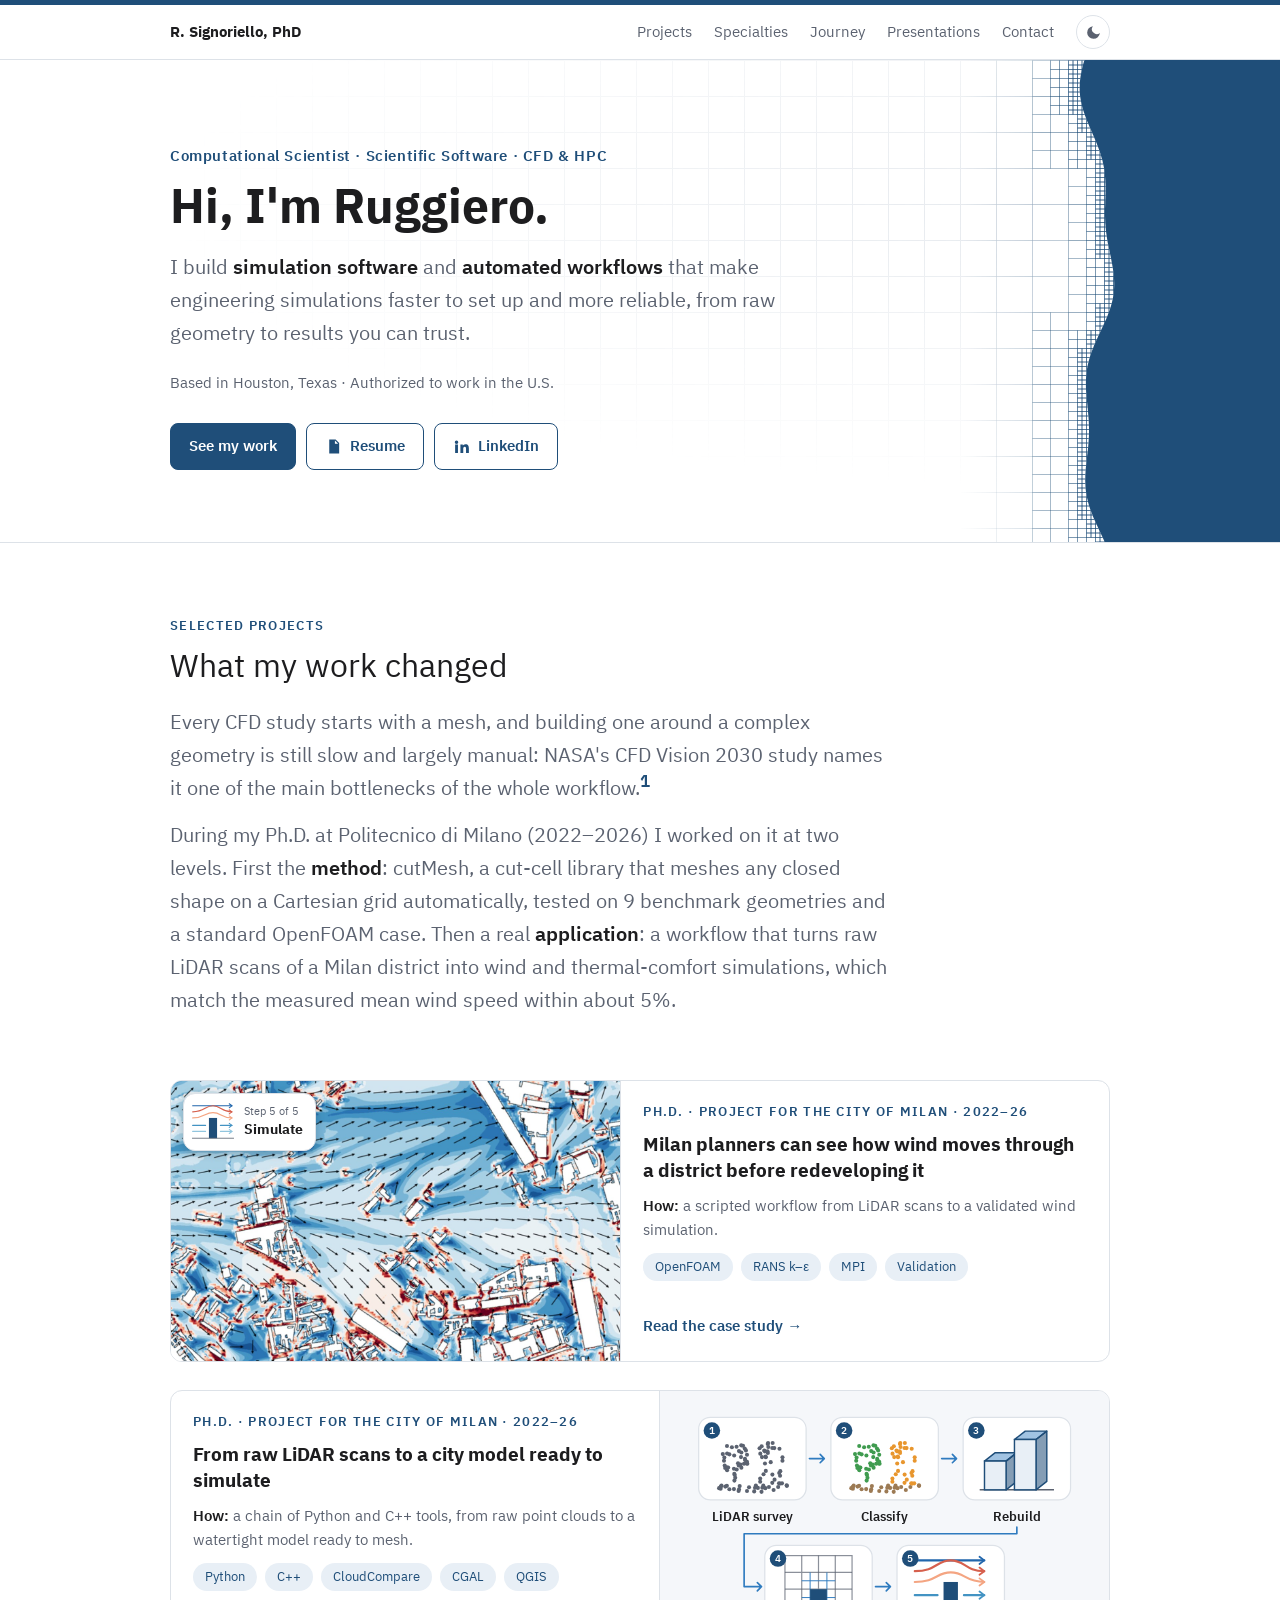
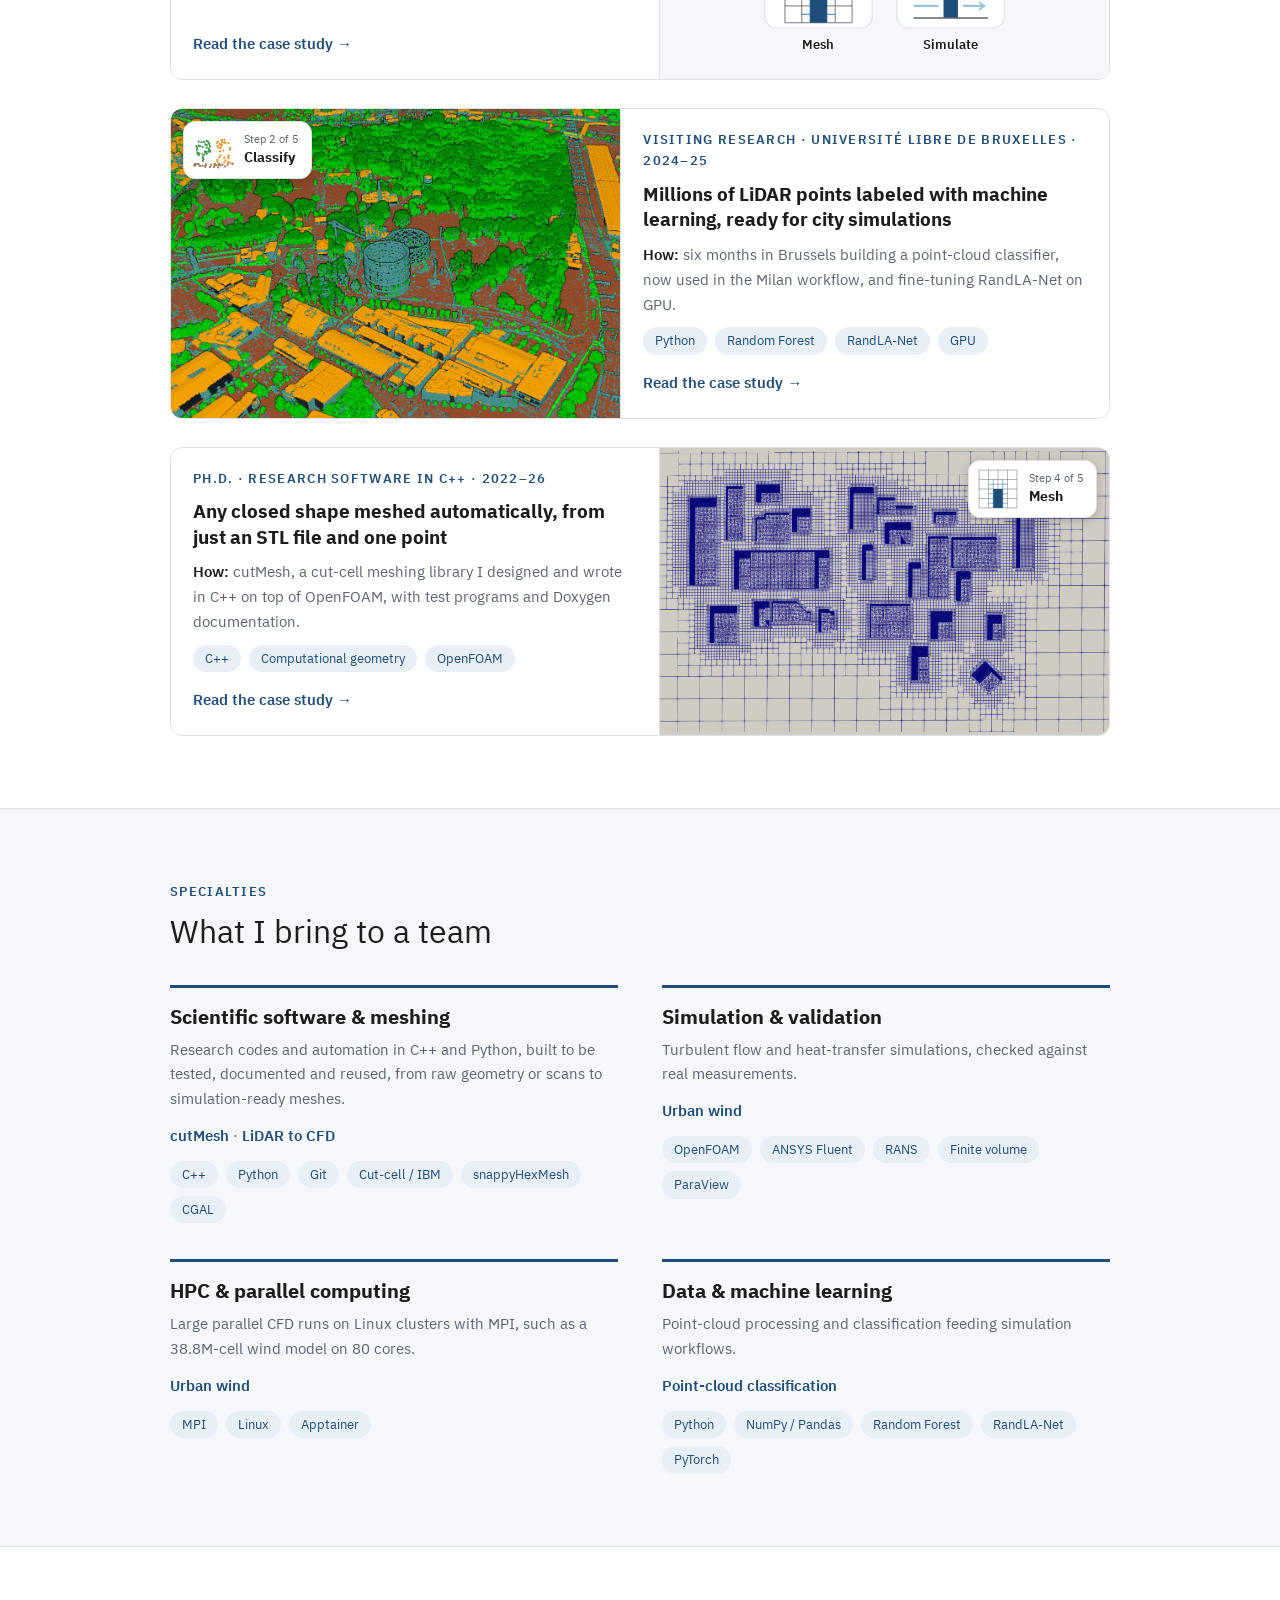
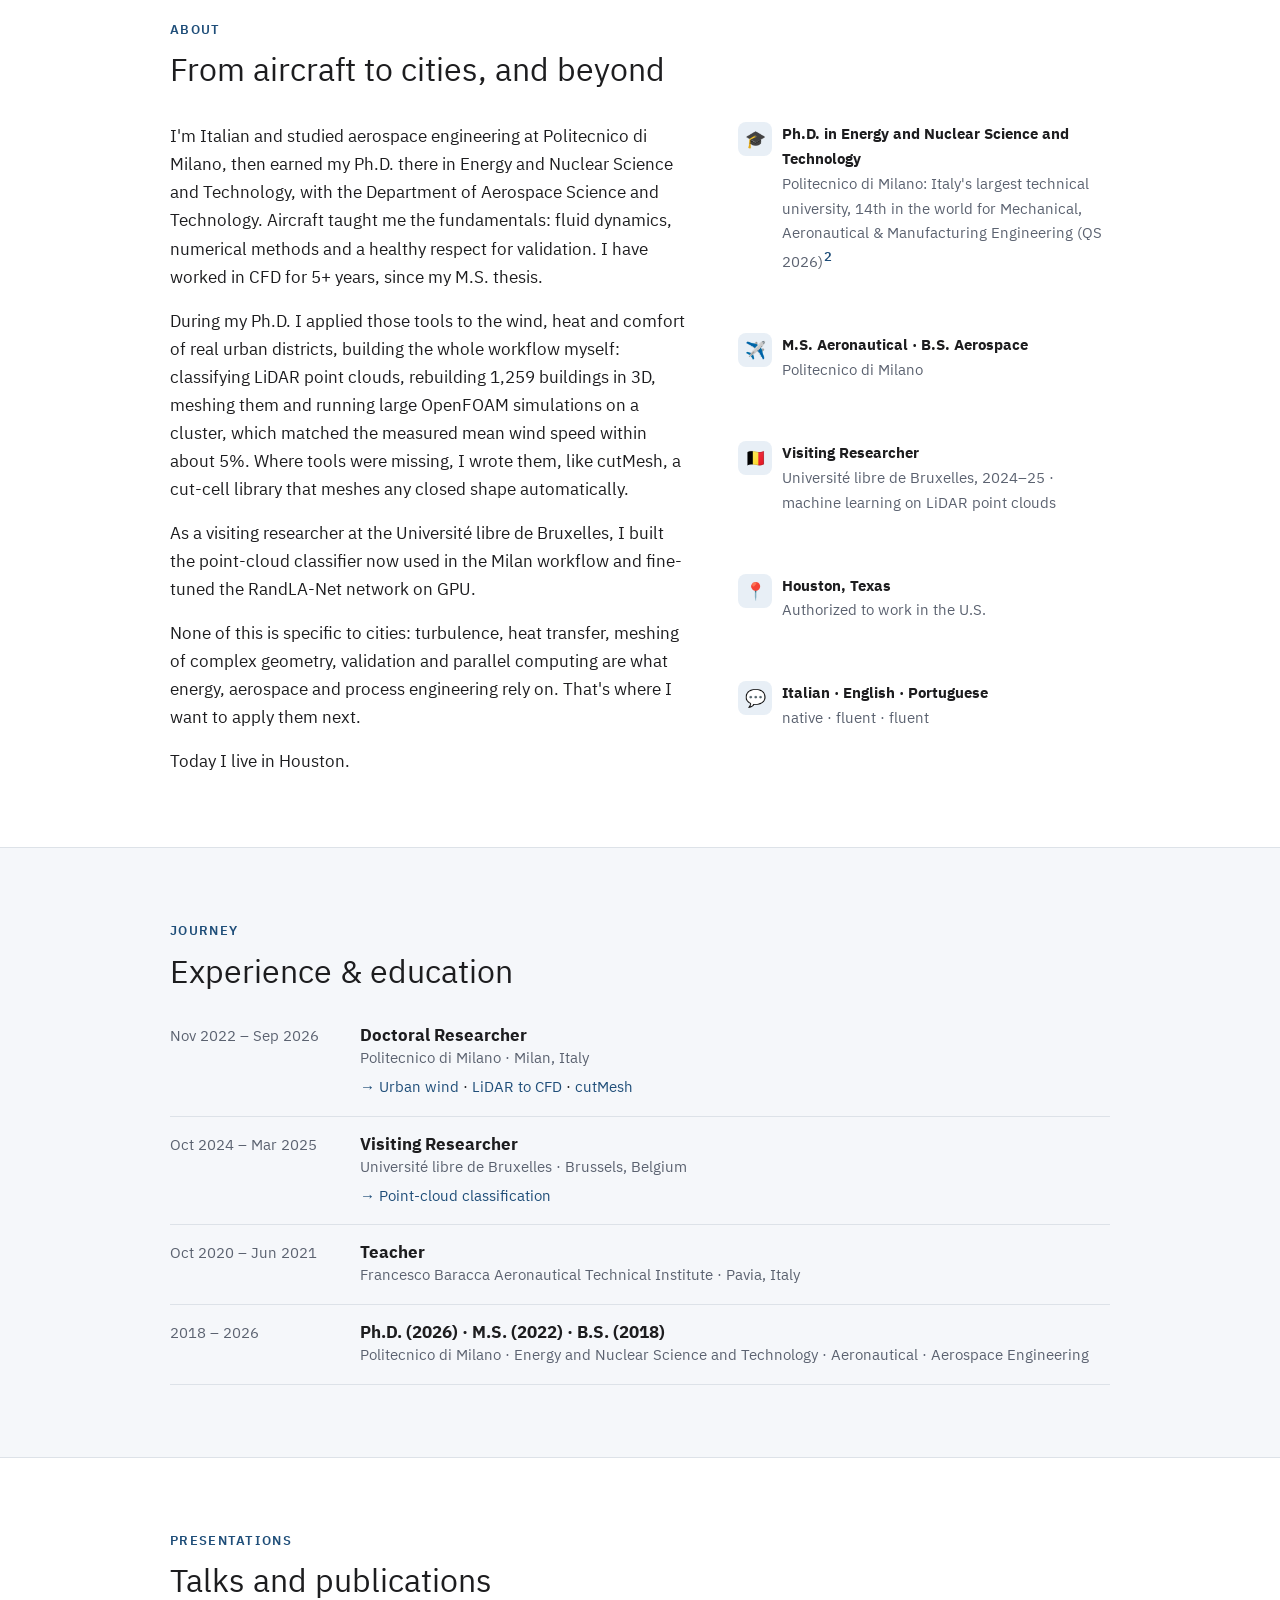
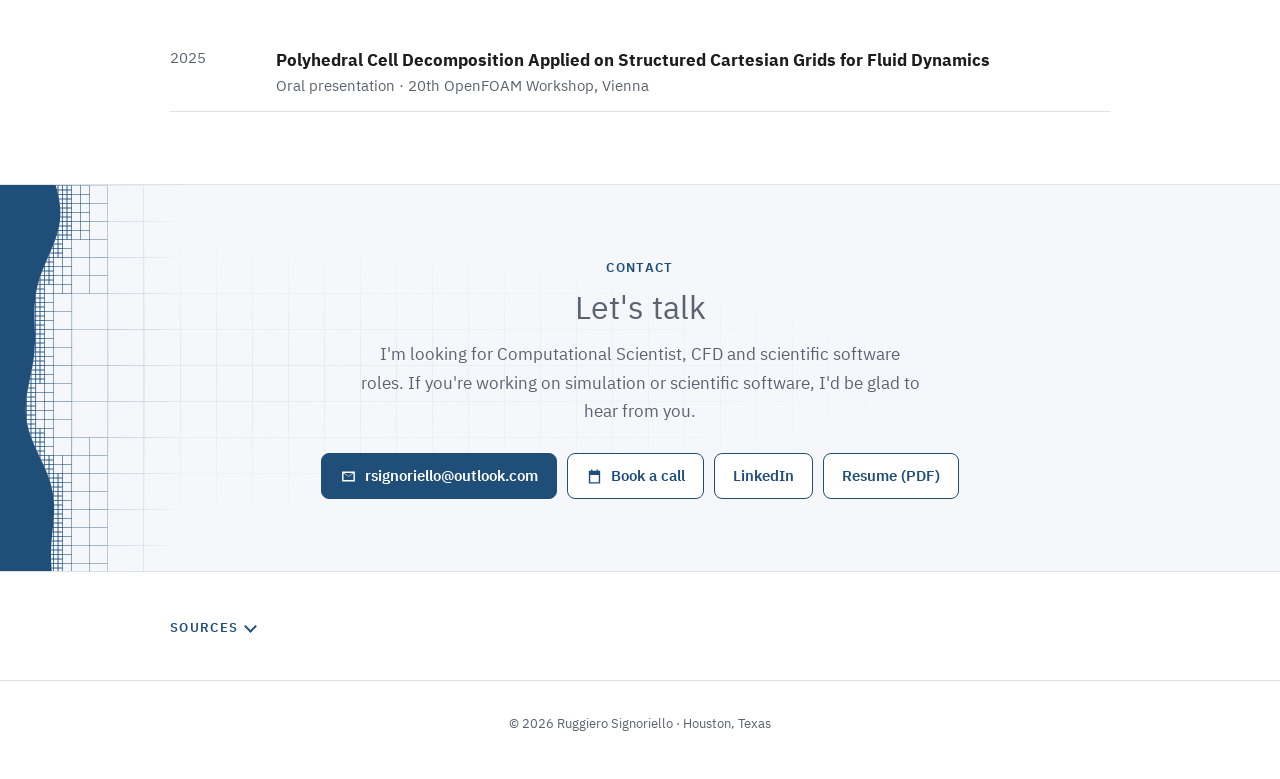
==== index.html @ 46523ab3 "Personal website" ====
<!doctype html>
<html lang="en">
<head>
<meta charset="utf-8">
<meta name="viewport" content="width=device-width, initial-scale=1">
<meta name="robots" content="noai, noimageai">
<title>Ruggiero Signoriello, Ph.D.</title>
<meta name="description" content="Ruggiero Signoriello, Ph.D. – Computational Scientist in scientific software, CFD and HPC. I build simulation software and automated workflows that make engineering simulations faster to set up and more reliable, from raw geometry to results you can trust.">
<meta property="og:title" content="Ruggiero Signoriello, Ph.D.">
<meta property="og:description" content="Ruggiero Signoriello, Ph.D. – Computational Scientist in scientific software, CFD and HPC. I build simulation software and automated workflows that make engineering simulations faster to set up and more reliable, from raw geometry to results you can trust.">
<meta property="og:type" content="profile">
<meta property="og:url" content="https://ruggiero.signoriello.dev/">
<meta property="og:image" content="https://ruggiero.signoriello.dev/img/goccia-card.jpg">
<link rel="canonical" href="https://ruggiero.signoriello.dev/">
<link rel="icon" href="data:image/svg+xml,%3Csvg xmlns='http://www.w3.org/2000/svg' viewBox='0 0 64 64'%3E%3Crect width='64' height='64' rx='12' fill='%231F4E79'/%3E%3Ctext x='32' y='42' font-family='Helvetica,Arial,sans-serif' font-size='28' font-weight='700' fill='white' text-anchor='middle'%3ERS%3C/text%3E%3C/svg%3E">
<script>
  // apply the saved theme before the page is drawn (no flash of the wrong theme)
  try { var t = localStorage.getItem("theme"); if (t) document.documentElement.dataset.theme = t; } catch (e) {}
</script>
<link rel="preload" href="fonts/IBMPlexSans-Regular-Latin1.woff2" as="font" type="font/woff2" crossorigin>
<link rel="stylesheet" href="style.css">
</head>
<body>

<nav>
  <div class="wrap">
    <a class="brand" href="#top">R. Signoriello, PhD</a>
    <a href="#work">Projects</a>
    <a href="#capabilities">Specialties</a>
    <a href="#journey">Journey</a>
    <a href="#talks">Presentations</a>
    <a href="#contact">Contact</a>
    <button class="theme-toggle" type="button" aria-label="Switch light/dark theme" title="Light / dark theme">
      <svg class="moon" viewBox="0 0 24 24" aria-hidden="true"><path d="M21 12.8A9 9 0 1111.2 3a7 7 0 009.8 9.8z"/></svg>
      <svg class="sun" viewBox="0 0 24 24" aria-hidden="true"><path d="M12 7a5 5 0 110 10 5 5 0 010-10zm0-5h0a1 1 0 011 1v2a1 1 0 01-2 0V3a1 1 0 011-1zm0 17a1 1 0 011 1v1a1 1 0 01-2 0v-1a1 1 0 011-1zM3 11h2a1 1 0 010 2H3a1 1 0 010-2zm16 0h2a1 1 0 010 2h-2a1 1 0 010-2zM5.6 4.2l1.4 1.4a1 1 0 01-1.4 1.4L4.2 5.6a1 1 0 011.4-1.4zm12.8 12.8l1.4 1.4a1 1 0 01-1.4 1.4l-1.4-1.4a1 1 0 011.4-1.4zM4.2 18.4l1.4-1.4a1 1 0 011.4 1.4l-1.4 1.4a1 1 0 01-1.4-1.4zM17 5.6l1.4-1.4a1 1 0 011.4 1.4L18.4 7A1 1 0 0117 5.6z"/></svg>
    </button>
  </div>
</nav>

<header id="top">
  <picture>
    <source srcset="img/cutcell-band-dark.svg" media="(prefers-color-scheme: dark)">
    <img class="band" src="img/cutcell-band.svg" alt="">
  </picture>
  <div class="band-fill"></div>
  <div class="band-h" aria-hidden="true"></div>
  <div class="wrap hero">
    <div>
      <p class="kicker">Computational Scientist · Scientific Software · CFD &amp; HPC</p>
      <h1>Hi, I'm Ruggiero.</h1>
      <p class="lead">
        I build <strong>simulation software</strong> and <strong>automated workflows</strong> that make engineering
        simulations faster to set up and more reliable, from raw geometry to results you can trust.
      </p>
      <p class="meta">Based in Houston, Texas · Authorized to work in the U.S.</p>
      <div class="buttons">
        <a class="btn primary" data-goatcounter-click="hero-see-work" href="#work">See my work</a>
        <a class="btn" data-goatcounter-click="resume-download-hero" href="https://1drv.ms/b/c/a7333cfdc3301dc4/IQABKrg-Tx84Q465GuaP1Ry7AYAypZ0C0ugnFOhXBMoLWoY?download=1" data-resume target="_blank" rel="noopener">
          <svg viewBox="0 0 24 24" aria-hidden="true"><path d="M6 2h9l5 5v15H6V2zm8 1.5V8h4.5L14 3.5zM8 12h10v1.5H8V12zm0 3h10v1.5H8V15zm0 3h7v1.5H8V18z"/></svg>
          Resume
        </a>
        <a class="btn" data-goatcounter-click="linkedin-hero" href="https://www.linkedin.com/in/rsignoriello" target="_blank" rel="noopener">
          <svg viewBox="0 0 24 24" aria-hidden="true"><path d="M4.98 3.5a2.5 2.5 0 11-.01 5 2.5 2.5 0 01.01-5zM3 9h4v12H3V9zm7 0h3.8v1.7h.05c.53-1 1.83-2.05 3.77-2.05 4.03 0 4.78 2.65 4.78 6.1V21h-4v-5.5c0-1.3-.02-3-1.83-3-1.83 0-2.1 1.43-2.1 2.9V21h-4V9z"/></svg>
          LinkedIn
        </a>
      </div>
    </div>
    <!-- Photo: save a square headshot as img/photo.jpg and it replaces the initials automatically -->
    <div class="avatar" aria-label="Ruggiero Signoriello">
      <img src="img/photo.jpg" alt="Ruggiero Signoriello" onerror="this.remove()">
      <span>RS</span>
    </div>
  </div>
</header>

<!-- ======================= WORK ======================= -->
<!-- Featured: at most 4 cards, newest first. A new project goes in at the top; the
     oldest moves down to "Earlier work". Every card has the same parts: context · years,
     title, one-line problem, 3 numbers, tags, link to its own page. -->
<section id="work">
  <div class="wrap">
    <h2>Selected projects</h2>
    <p class="section-title">What my work changed</p>
    <!-- The story behind the work: to be rewritten -->
    <div class="story">
      <p>
        Every CFD study starts with a mesh, and building one around a complex geometry is still slow and
        largely manual: NASA's CFD Vision 2030 study names it one of the main bottlenecks of the whole
        workflow.<sup><a href="#ref-1" id="cite-1">1</a></sup>
      </p>
      <p>
        During my Ph.D. at Politecnico di Milano (2022–2026) I worked on it at two levels. First the
        <strong>method</strong>: cutMesh, a cut-cell library that meshes any closed shape on a Cartesian
        grid automatically, tested on 9 benchmark geometries and a standard OpenFOAM case. Then a real
        <strong>application</strong>: a workflow that turns raw LiDAR scans of a Milan district into wind
        and thermal-comfort simulations, which match the measured mean wind speed within about 5%.
      </p>
    </div>

    <div class="cards">

      <!-- HIDDEN for now (2026-11-22): cluster case study, not the focus. Uncomment to restore.
      <a class="card" href="projects/cluster.html">
        <div class="thumb schematic" aria-hidden="true">
          <svg viewBox="0 0 460 300">
            <rect x="10" y="8" width="440" height="46" rx="8" fill="var(--accent-soft)" stroke="var(--accent)" stroke-width="1.5"/>
            <circle cx="38" cy="31" r="13" fill="var(--brand)"/><text x="38" y="36" font-size="14" font-weight="600" fill="#fff" text-anchor="middle">1</text>
            <text x="64" y="36" font-size="15" font-weight="600" fill="var(--text)">Assess</text>
            <text x="190" y="36" font-size="12" fill="var(--muted)">users, roles, data, entry points; risks ranked</text>
            <path stroke="var(--muted)" stroke-width="1.5" fill="none" d="M38 54 V66"/>
            <rect x="10" y="66" width="440" height="46" rx="8" fill="var(--accent-soft)" stroke="var(--accent)" stroke-width="1.5"/>
            <circle cx="38" cy="89" r="13" fill="var(--brand)"/><text x="38" y="94" font-size="14" font-weight="600" fill="#fff" text-anchor="middle">2</text>
            <text x="64" y="94" font-size="15" font-weight="600" fill="var(--text)">Harden</text>
            <text x="190" y="94" font-size="12" fill="var(--muted)">separate admin access, central identity, MFA</text>
            <path stroke="var(--muted)" stroke-width="1.5" fill="none" d="M38 112 V124"/>
            <rect x="10" y="124" width="440" height="46" rx="8" fill="var(--accent-soft)" stroke="var(--accent)" stroke-width="1.5"/>
            <circle cx="38" cy="147" r="13" fill="var(--brand)"/><text x="38" y="152" font-size="14" font-weight="600" fill="#fff" text-anchor="middle">3</text>
            <text x="64" y="152" font-size="15" font-weight="600" fill="var(--text)">Keep it usable</text>
            <text x="190" y="152" font-size="12" fill="var(--muted)">browser access via Open OnDemand</text>
            <path stroke="var(--muted)" stroke-width="1.5" fill="none" d="M38 170 V182"/>
            <rect x="10" y="182" width="440" height="46" rx="8" fill="var(--accent-soft)" stroke="var(--accent)" stroke-width="1.5"/>
            <circle cx="38" cy="205" r="13" fill="var(--brand)"/><text x="38" y="210" font-size="14" font-weight="600" fill="#fff" text-anchor="middle">4</text>
            <text x="64" y="210" font-size="15" font-weight="600" fill="var(--text)">Codify</text>
            <text x="190" y="210" font-size="12" fill="var(--muted)">every access setting in Ansible, versioned</text>
            <path stroke="var(--muted)" stroke-width="1.5" fill="none" d="M38 228 V240"/>
            <rect x="10" y="240" width="440" height="46" rx="8" fill="var(--accent-soft)" stroke="var(--accent)" stroke-width="1.5"/>
            <circle cx="38" cy="263" r="13" fill="var(--brand)"/><text x="38" y="268" font-size="14" font-weight="600" fill="#fff" text-anchor="middle">5</text>
            <text x="64" y="268" font-size="15" font-weight="600" fill="var(--text)">Document</text>
            <text x="190" y="268" font-size="12" fill="var(--muted)">report, residual risks, procedures</text>
          </svg>
        </div>
        <div class="body">
          <p class="tagline">Contract · Politecnico di Milano · 2026</p>
          <h3>Research clusters secure by default, without slowing researchers down</h3>
          <p class="problem"><b>How:</b> a five-step method, applied on a university HPC cluster: assess the risks, harden access without getting in researchers' way, codify every change and document it.</p>
          <div class="numbers">
            <div><b>IAM</b><span>central identity &amp; access</span></div>
            <div><b>MFA</b><span>strong authentication</span></div>
            <div><b>IaC</b><span>every change in Ansible</span></div>
          </div>
          <div class="tags"><span class="tag">RHEL</span><span class="tag">LDAP / SSSD</span><span class="tag">Ansible</span><span class="tag">Open OnDemand</span></div>
          <span class="more">Read the case study →</span>
        </div>
      </a>
      -->

      <a class="card" href="projects/wind.html">
        <div class="thumb"><div class="wf-badge"><svg viewBox="-34 -32 68 64" width="46" height="44" aria-hidden="true"><rect x="-6" y="-6" width="12" height="30" fill="var(--accent)"/>
  <path d="M-31 24 H31" stroke="var(--muted)" stroke-width="1.2"/>
  <path d="M-30 -24 C-12 -24 -12 -24 0 -24 S12 -24 28 -24" fill="none" stroke="#2166ac" stroke-width="1.8" stroke-linecap="round"/>
  <path d="M24 -27 l4 3 l-4 3" fill="none" stroke="#2166ac" stroke-width="1.5" stroke-linecap="round" stroke-linejoin="round"/>
  <path d="M-30 -15 C-12 -15 -12 -24 0 -24 S12 -15 28 -15" fill="none" stroke="#d6604d" stroke-width="1.8" stroke-linecap="round"/>
  <path d="M24 -18 l4 3 l-4 3" fill="none" stroke="#d6604d" stroke-width="1.5" stroke-linecap="round" stroke-linejoin="round"/>
  <path d="M-30 -6 C-12 -6 -12 -14 0 -14 S12 -6 28 -6" fill="none" stroke="#f4a582" stroke-width="1.8" stroke-linecap="round"/>
  <path d="M24 -9 l4 3 l-4 3" fill="none" stroke="#f4a582" stroke-width="1.5" stroke-linecap="round" stroke-linejoin="round"/>
  <path d="M-30 5 H-11 M11 5 H28" fill="none" stroke="#4393c3" stroke-width="1.8" stroke-linecap="round"/>
  <path d="M24 2 l4 3 l-4 3" fill="none" stroke="#4393c3" stroke-width="1.5" stroke-linecap="round" stroke-linejoin="round"/>
  <path d="M-30 14 H-11 M11 14 H28" fill="none" stroke="#92c5de" stroke-width="1.8" stroke-linecap="round"/>
  <path d="M24 11 l4 3 l-4 3" fill="none" stroke="#92c5de" stroke-width="1.5" stroke-linecap="round" stroke-linejoin="round"/></svg><div><span>Step 5 of 5</span><b>Simulate</b></div></div><img src="img/goccia-card.jpg" alt="Simulated wind speed and direction between the buildings of a Milan district at pedestrian height" loading="lazy"></div>
        <div class="body">
          <p class="tagline">Ph.D. · Project for the City of Milan · 2022–26</p>
          <h3>Milan planners can see how wind moves through a district before redeveloping it</h3>
          <p class="problem"><b>How:</b> a scripted workflow from LiDAR scans to a validated wind simulation.</p>
          <!-- numbers hidden for now (2026-11-22)
          <div class="numbers">
            <div><b>38.8M</b><span>mesh cells</span></div>
            <div><b>80</b><span>CPU cores (MPI)</span></div>
            <div><b>~5%</b><span>from measured mean wind</span></div>
          </div>
          -->
          <div class="tags"><span class="tag">OpenFOAM</span><span class="tag">RANS k–ε</span><span class="tag">MPI</span><span class="tag">Validation</span></div>
          <span class="more">Read the case study →</span>
        </div>
      </a>

      <a class="card" href="projects/lidar-cfd.html">
        <div class="thumb schematic" aria-hidden="true">
          <svg viewBox="0 0 500 305" role="img" aria-label="Five-stage workflow: LiDAR survey, classify, rebuild, mesh, simulate" font-family="inherit">
            <rect x="25" y="10" width="130" height="100" rx="14" fill="var(--bg)" stroke="var(--line)" stroke-width="1.5"/>
            <g transform="translate(90.0 63.0) scale(1.45) translate(-90.0 -63.0)"><circle cx="79.4" cy="83.9" r="1.7" fill="var(--muted)"/>
            <circle cx="99.1" cy="83.4" r="1.7" fill="var(--muted)"/>
            <circle cx="92.2" cy="85.2" r="1.7" fill="var(--muted)"/>
            <circle cx="63.5" cy="86.0" r="1.7" fill="var(--muted)"/>
            <circle cx="62.2" cy="85.6" r="1.7" fill="var(--muted)"/>
            <circle cx="64.2" cy="83.5" r="1.7" fill="var(--muted)"/>
            <circle cx="85.5" cy="88.0" r="1.7" fill="var(--muted)"/>
            <circle cx="67.4" cy="84.3" r="1.7" fill="var(--muted)"/>
            <circle cx="97.6" cy="88.7" r="1.7" fill="var(--muted)"/>
            <circle cx="94.6" cy="85.4" r="1.7" fill="var(--muted)"/>
            <circle cx="118.6" cy="83.3" r="1.7" fill="var(--muted)"/>
            <circle cx="111.5" cy="84.7" r="1.7" fill="var(--muted)"/>
            <circle cx="68.7" cy="83.7" r="1.7" fill="var(--muted)"/>
            <circle cx="78.5" cy="87.9" r="1.7" fill="var(--muted)"/>
            <circle cx="70.8" cy="86.5" r="1.7" fill="var(--muted)"/>
            <circle cx="98.3" cy="85.2" r="1.7" fill="var(--muted)"/>
            <circle cx="92.9" cy="83.4" r="1.7" fill="var(--muted)"/>
            <circle cx="63.6" cy="84.2" r="1.7" fill="var(--muted)"/>
            <circle cx="100.8" cy="85.6" r="1.7" fill="var(--muted)"/>
            <circle cx="78.8" cy="86.5" r="1.7" fill="var(--muted)"/>
            <circle cx="87.2" cy="84.8" r="1.7" fill="var(--muted)"/>
            <circle cx="107.7" cy="87.2" r="1.7" fill="var(--muted)"/>
            <circle cx="74.6" cy="86.4" r="1.7" fill="var(--muted)"/>
            <circle cx="91.5" cy="88.3" r="1.7" fill="var(--muted)"/>
            <circle cx="103.8" cy="84.7" r="1.7" fill="var(--muted)"/>
            <circle cx="118.8" cy="83.7" r="1.7" fill="var(--muted)"/>
            <circle cx="66.9" cy="66.7" r="1.7" fill="var(--muted)"/>
            <circle cx="80.8" cy="68.5" r="1.7" fill="var(--muted)"/>
            <circle cx="85.5" cy="63.6" r="1.7" fill="var(--muted)"/>
            <circle cx="76.8" cy="51.0" r="1.7" fill="var(--muted)"/>
            <circle cx="80.8" cy="55.8" r="1.7" fill="var(--muted)"/>
            <circle cx="72.9" cy="51.4" r="1.7" fill="var(--muted)"/>
            <circle cx="68.9" cy="56.7" r="1.7" fill="var(--muted)"/>
            <circle cx="82.2" cy="50.2" r="1.7" fill="var(--muted)"/>
            <circle cx="66.3" cy="62.7" r="1.7" fill="var(--muted)"/>
            <circle cx="85.3" cy="65.1" r="1.7" fill="var(--muted)"/>
            <circle cx="68.8" cy="50.5" r="1.7" fill="var(--muted)"/>
            <circle cx="78.8" cy="54.7" r="1.7" fill="var(--muted)"/>
            <circle cx="68.6" cy="68.1" r="1.7" fill="var(--muted)"/>
            <circle cx="84.1" cy="62.3" r="1.7" fill="var(--muted)"/>
            <circle cx="78.0" cy="64.9" r="1.7" fill="var(--muted)"/>
            <circle cx="85.8" cy="65.2" r="1.7" fill="var(--muted)"/>
            <circle cx="80.1" cy="65.8" r="1.7" fill="var(--muted)"/>
            <circle cx="67.3" cy="68.8" r="1.7" fill="var(--muted)"/>
            <circle cx="83.0" cy="65.3" r="1.7" fill="var(--muted)"/>
            <circle cx="65.3" cy="57.2" r="1.7" fill="var(--muted)"/>
            <circle cx="80.7" cy="49.9" r="1.7" fill="var(--muted)"/>
            <circle cx="74.6" cy="69.4" r="1.7" fill="var(--muted)"/>
            <circle cx="68.9" cy="70.6" r="1.7" fill="var(--muted)"/>
            <circle cx="80.5" cy="59.7" r="1.7" fill="var(--muted)"/>
            <circle cx="78.6" cy="66.7" r="1.7" fill="var(--muted)"/>
            <circle cx="76.9" cy="70.1" r="1.7" fill="var(--muted)"/>
            <circle cx="70.8" cy="57.4" r="1.7" fill="var(--muted)"/>
            <circle cx="83.8" cy="61.2" r="1.7" fill="var(--muted)"/>
            <circle cx="69.8" cy="68.3" r="1.7" fill="var(--muted)"/>
            <circle cx="85.5" cy="57.8" r="1.7" fill="var(--muted)"/>
            <circle cx="66.6" cy="60.0" r="1.7" fill="var(--muted)"/>
            <circle cx="74.8" cy="58.3" r="1.7" fill="var(--muted)"/>
            <circle cx="84.6" cy="54.1" r="1.7" fill="var(--muted)"/>
            <circle cx="83.6" cy="52.6" r="1.7" fill="var(--muted)"/>
            <circle cx="75.7" cy="77.0" r="1.7" fill="var(--muted)"/>
            <circle cx="75.0" cy="79.3" r="1.7" fill="var(--muted)"/>
            <circle cx="74.9" cy="73.7" r="1.7" fill="var(--muted)"/>
            <circle cx="75.3" cy="74.6" r="1.7" fill="var(--muted)"/>
            <circle cx="102.8" cy="48.8" r="1.7" fill="var(--muted)"/>
            <circle cx="96.0" cy="52.3" r="1.7" fill="var(--muted)"/>
            <circle cx="98.0" cy="59.7" r="1.7" fill="var(--muted)"/>
            <circle cx="96.5" cy="77.6" r="1.7" fill="var(--muted)"/>
            <circle cx="108.3" cy="52.2" r="1.7" fill="var(--muted)"/>
            <circle cx="101.0" cy="59.2" r="1.7" fill="var(--muted)"/>
            <circle cx="103.3" cy="51.3" r="1.7" fill="var(--muted)"/>
            <circle cx="113.0" cy="81.8" r="1.7" fill="var(--muted)"/>
            <circle cx="105.3" cy="63.9" r="1.7" fill="var(--muted)"/>
            <circle cx="97.7" cy="50.6" r="1.7" fill="var(--muted)"/>
            <circle cx="102.9" cy="56.3" r="1.7" fill="var(--muted)"/>
            <circle cx="112.6" cy="52.7" r="1.7" fill="var(--muted)"/>
            <circle cx="96.5" cy="80.3" r="1.7" fill="var(--muted)"/>
            <circle cx="106.6" cy="52.1" r="1.7" fill="var(--muted)"/>
            <circle cx="106.9" cy="47.9" r="1.7" fill="var(--muted)"/>
            <circle cx="106.6" cy="81.2" r="1.7" fill="var(--muted)"/>
            <circle cx="113.3" cy="71.4" r="1.7" fill="var(--muted)"/>
            <circle cx="101.2" cy="59.8" r="1.7" fill="var(--muted)"/>
            <circle cx="99.3" cy="74.0" r="1.7" fill="var(--muted)"/>
            <circle cx="106.7" cy="74.3" r="1.7" fill="var(--muted)"/>
            <circle cx="102.6" cy="54.8" r="1.7" fill="var(--muted)"/>
            <circle cx="112.2" cy="81.5" r="1.7" fill="var(--muted)"/>
            <circle cx="113.1" cy="75.2" r="1.7" fill="var(--muted)"/>
            <circle cx="112.4" cy="72.9" r="1.7" fill="var(--muted)"/>
            <circle cx="100.5" cy="65.1" r="1.7" fill="var(--muted)"/>
            <circle cx="103.1" cy="48.0" r="1.7" fill="var(--muted)"/>
            <circle cx="96.6" cy="56.8" r="1.7" fill="var(--muted)"/>
            <circle cx="101.2" cy="71.2" r="1.7" fill="var(--muted)"/>
            <circle cx="115.1" cy="62.7" r="1.7" fill="var(--muted)"/>
            <circle cx="114.7" cy="81.6" r="1.7" fill="var(--muted)"/>
            <circle cx="115.1" cy="59.8" r="1.7" fill="var(--muted)"/>
            <circle cx="100.4" cy="54.9" r="1.7" fill="var(--muted)"/>
            <circle cx="99.9" cy="54.2" r="1.7" fill="var(--muted)"/>
            <circle cx="108.5" cy="78.5" r="1.7" fill="var(--muted)"/></g>
            <circle cx="41" cy="26" r="10" fill="var(--brand)"/><text x="41" y="30.5" font-size="12" font-weight="600" fill="#fff" text-anchor="middle">1</text>
            <text x="90.0" y="135" font-size="16" font-weight="600" fill="var(--text)" text-anchor="middle">LiDAR survey</text>
            <rect x="185" y="10" width="130" height="100" rx="14" fill="var(--bg)" stroke="var(--line)" stroke-width="1.5"/>
            <g transform="translate(250.0 63.0) scale(1.45) translate(-250.0 -63.0)"><circle cx="239.4" cy="83.9" r="1.7" fill="#9c7a54"/>
            <circle cx="259.1" cy="83.4" r="1.7" fill="#9c7a54"/>
            <circle cx="252.2" cy="85.2" r="1.7" fill="#9c7a54"/>
            <circle cx="223.5" cy="86.0" r="1.7" fill="#9c7a54"/>
            <circle cx="222.2" cy="85.6" r="1.7" fill="#9c7a54"/>
            <circle cx="224.2" cy="83.5" r="1.7" fill="#9c7a54"/>
            <circle cx="245.5" cy="88.0" r="1.7" fill="#9c7a54"/>
            <circle cx="227.4" cy="84.3" r="1.7" fill="#9c7a54"/>
            <circle cx="257.6" cy="88.7" r="1.7" fill="#9c7a54"/>
            <circle cx="254.6" cy="85.4" r="1.7" fill="#9c7a54"/>
            <circle cx="278.6" cy="83.3" r="1.7" fill="#9c7a54"/>
            <circle cx="271.5" cy="84.7" r="1.7" fill="#9c7a54"/>
            <circle cx="228.7" cy="83.7" r="1.7" fill="#9c7a54"/>
            <circle cx="238.5" cy="87.9" r="1.7" fill="#9c7a54"/>
            <circle cx="230.8" cy="86.5" r="1.7" fill="#9c7a54"/>
            <circle cx="258.3" cy="85.2" r="1.7" fill="#9c7a54"/>
            <circle cx="252.9" cy="83.4" r="1.7" fill="#9c7a54"/>
            <circle cx="223.6" cy="84.2" r="1.7" fill="#9c7a54"/>
            <circle cx="260.8" cy="85.6" r="1.7" fill="#9c7a54"/>
            <circle cx="238.8" cy="86.5" r="1.7" fill="#9c7a54"/>
            <circle cx="247.2" cy="84.8" r="1.7" fill="#9c7a54"/>
            <circle cx="267.7" cy="87.2" r="1.7" fill="#9c7a54"/>
            <circle cx="234.6" cy="86.4" r="1.7" fill="#9c7a54"/>
            <circle cx="251.5" cy="88.3" r="1.7" fill="#9c7a54"/>
            <circle cx="263.8" cy="84.7" r="1.7" fill="#9c7a54"/>
            <circle cx="278.8" cy="83.7" r="1.7" fill="#9c7a54"/>
            <circle cx="226.9" cy="66.7" r="1.7" fill="#3f9b4f"/>
            <circle cx="240.8" cy="68.5" r="1.7" fill="#3f9b4f"/>
            <circle cx="245.5" cy="63.6" r="1.7" fill="#3f9b4f"/>
            <circle cx="236.8" cy="51.0" r="1.7" fill="#3f9b4f"/>
            <circle cx="240.8" cy="55.8" r="1.7" fill="#3f9b4f"/>
            <circle cx="232.9" cy="51.4" r="1.7" fill="#3f9b4f"/>
            <circle cx="228.9" cy="56.7" r="1.7" fill="#3f9b4f"/>
            <circle cx="242.2" cy="50.2" r="1.7" fill="#3f9b4f"/>
            <circle cx="226.3" cy="62.7" r="1.7" fill="#3f9b4f"/>
            <circle cx="245.3" cy="65.1" r="1.7" fill="#3f9b4f"/>
            <circle cx="228.8" cy="50.5" r="1.7" fill="#3f9b4f"/>
            <circle cx="238.8" cy="54.7" r="1.7" fill="#3f9b4f"/>
            <circle cx="228.6" cy="68.1" r="1.7" fill="#3f9b4f"/>
            <circle cx="244.1" cy="62.3" r="1.7" fill="#3f9b4f"/>
            <circle cx="238.0" cy="64.9" r="1.7" fill="#3f9b4f"/>
            <circle cx="245.8" cy="65.2" r="1.7" fill="#3f9b4f"/>
            <circle cx="240.1" cy="65.8" r="1.7" fill="#3f9b4f"/>
            <circle cx="227.3" cy="68.8" r="1.7" fill="#3f9b4f"/>
            <circle cx="243.0" cy="65.3" r="1.7" fill="#3f9b4f"/>
            <circle cx="225.3" cy="57.2" r="1.7" fill="#3f9b4f"/>
            <circle cx="240.7" cy="49.9" r="1.7" fill="#3f9b4f"/>
            <circle cx="234.6" cy="69.4" r="1.7" fill="#3f9b4f"/>
            <circle cx="228.9" cy="70.6" r="1.7" fill="#3f9b4f"/>
            <circle cx="240.5" cy="59.7" r="1.7" fill="#3f9b4f"/>
            <circle cx="238.6" cy="66.7" r="1.7" fill="#3f9b4f"/>
            <circle cx="236.9" cy="70.1" r="1.7" fill="#3f9b4f"/>
            <circle cx="230.8" cy="57.4" r="1.7" fill="#3f9b4f"/>
            <circle cx="243.8" cy="61.2" r="1.7" fill="#3f9b4f"/>
            <circle cx="229.8" cy="68.3" r="1.7" fill="#3f9b4f"/>
            <circle cx="245.5" cy="57.8" r="1.7" fill="#3f9b4f"/>
            <circle cx="226.6" cy="60.0" r="1.7" fill="#3f9b4f"/>
            <circle cx="234.8" cy="58.3" r="1.7" fill="#3f9b4f"/>
            <circle cx="244.6" cy="54.1" r="1.7" fill="#3f9b4f"/>
            <circle cx="243.6" cy="52.6" r="1.7" fill="#3f9b4f"/>
            <circle cx="235.7" cy="77.0" r="1.7" fill="#3f9b4f"/>
            <circle cx="235.0" cy="79.3" r="1.7" fill="#3f9b4f"/>
            <circle cx="234.9" cy="73.7" r="1.7" fill="#3f9b4f"/>
            <circle cx="235.3" cy="74.6" r="1.7" fill="#3f9b4f"/>
            <circle cx="262.8" cy="48.8" r="1.7" fill="#e8962e"/>
            <circle cx="256.0" cy="52.3" r="1.7" fill="#e8962e"/>
            <circle cx="258.0" cy="59.7" r="1.7" fill="#e8962e"/>
            <circle cx="256.5" cy="77.6" r="1.7" fill="#e8962e"/>
            <circle cx="268.3" cy="52.2" r="1.7" fill="#e8962e"/>
            <circle cx="261.0" cy="59.2" r="1.7" fill="#e8962e"/>
            <circle cx="263.3" cy="51.3" r="1.7" fill="#e8962e"/>
            <circle cx="273.0" cy="81.8" r="1.7" fill="#e8962e"/>
            <circle cx="265.3" cy="63.9" r="1.7" fill="#e8962e"/>
            <circle cx="257.7" cy="50.6" r="1.7" fill="#e8962e"/>
            <circle cx="262.9" cy="56.3" r="1.7" fill="#e8962e"/>
            <circle cx="272.6" cy="52.7" r="1.7" fill="#e8962e"/>
            <circle cx="256.5" cy="80.3" r="1.7" fill="#e8962e"/>
            <circle cx="266.6" cy="52.1" r="1.7" fill="#e8962e"/>
            <circle cx="266.9" cy="47.9" r="1.7" fill="#e8962e"/>
            <circle cx="266.6" cy="81.2" r="1.7" fill="#e8962e"/>
            <circle cx="273.3" cy="71.4" r="1.7" fill="#e8962e"/>
            <circle cx="261.2" cy="59.8" r="1.7" fill="#e8962e"/>
            <circle cx="259.3" cy="74.0" r="1.7" fill="#e8962e"/>
            <circle cx="266.7" cy="74.3" r="1.7" fill="#e8962e"/>
            <circle cx="262.6" cy="54.8" r="1.7" fill="#e8962e"/>
            <circle cx="272.2" cy="81.5" r="1.7" fill="#e8962e"/>
            <circle cx="273.1" cy="75.2" r="1.7" fill="#e8962e"/>
            <circle cx="272.4" cy="72.9" r="1.7" fill="#e8962e"/>
            <circle cx="260.5" cy="65.1" r="1.7" fill="#e8962e"/>
            <circle cx="263.1" cy="48.0" r="1.7" fill="#e8962e"/>
            <circle cx="256.6" cy="56.8" r="1.7" fill="#e8962e"/>
            <circle cx="261.2" cy="71.2" r="1.7" fill="#e8962e"/>
            <circle cx="275.1" cy="62.7" r="1.7" fill="#e8962e"/>
            <circle cx="274.7" cy="81.6" r="1.7" fill="#e8962e"/>
            <circle cx="275.1" cy="59.8" r="1.7" fill="#e8962e"/>
            <circle cx="260.4" cy="54.9" r="1.7" fill="#e8962e"/>
            <circle cx="259.9" cy="54.2" r="1.7" fill="#e8962e"/>
            <circle cx="268.5" cy="78.5" r="1.7" fill="#e8962e"/></g>
            <circle cx="201" cy="26" r="10" fill="var(--brand)"/><text x="201" y="30.5" font-size="12" font-weight="600" fill="#fff" text-anchor="middle">2</text>
            <text x="250.0" y="135" font-size="16" font-weight="600" fill="var(--text)" text-anchor="middle">Classify</text>
            <rect x="345" y="10" width="130" height="100" rx="14" fill="var(--bg)" stroke="var(--line)" stroke-width="1.5"/>
            <g transform="translate(410.0 63.0) scale(1.45) translate(-410.0 -63.0)"><path d="M379.0 87.0 H441.0" stroke="var(--muted)" stroke-width="1.2"/>
            <path d="M383.0 63.0 l9 -7 h18 l-9 7z" fill="var(--accent-2)" fill-opacity=".45" stroke="var(--accent)" stroke-width="1.2" stroke-linejoin="round"/><path d="M401.0 63.0 l9 -7 V80.0 l-9 7z" fill="var(--accent)" fill-opacity=".55" stroke="var(--accent)" stroke-width="1.2" stroke-linejoin="round"/><rect x="383.0" y="63.0" width="18" height="24" fill="var(--accent-soft)" stroke="var(--accent)" stroke-width="1.2"/>
            <path d="M408.0 45.0 l9 -7 h18 l-9 7z" fill="var(--accent-2)" fill-opacity=".45" stroke="var(--accent)" stroke-width="1.2" stroke-linejoin="round"/><path d="M426.0 45.0 l9 -7 V80.0 l-9 7z" fill="var(--accent)" fill-opacity=".55" stroke="var(--accent)" stroke-width="1.2" stroke-linejoin="round"/><rect x="408.0" y="45.0" width="18" height="42" fill="var(--accent-soft)" stroke="var(--accent)" stroke-width="1.2"/></g>
            <circle cx="361" cy="26" r="10" fill="var(--brand)"/><text x="361" y="30.5" font-size="12" font-weight="600" fill="#fff" text-anchor="middle">3</text>
            <text x="410.0" y="135" font-size="16" font-weight="600" fill="var(--text)" text-anchor="middle">Rebuild</text>
            <rect x="105" y="165" width="130" height="100" rx="14" fill="var(--bg)" stroke="var(--line)" stroke-width="1.5"/>
            <g transform="translate(170.0 218.0) scale(1.45) translate(-170.0 -218.0)"><rect x="142.0" y="190.0" width="56" height="56" fill="none" stroke="var(--muted)" stroke-opacity=".7" stroke-width="1"/>
            <path d="M156.0 190.0 V246.0 M142.0 204.0 H198.0" stroke="var(--muted)" stroke-opacity=".7" stroke-width="1"/>
            <path d="M170.0 190.0 V246.0 M142.0 218.0 H198.0" stroke="var(--muted)" stroke-opacity=".7" stroke-width="1"/>
            <path d="M184.0 190.0 V246.0 M142.0 232.0 H198.0" stroke="var(--muted)" stroke-opacity=".7" stroke-width="1"/>
            <path d="M163.0 204.0 V218.0 M156.0 211.0 H170.0" stroke="var(--accent-2)" stroke-width=".8"/>
            <path d="M163.0 218.0 V232.0 M156.0 225.0 H170.0" stroke="var(--accent-2)" stroke-width=".8"/>
            <path d="M163.0 232.0 V246.0 M156.0 239.0 H170.0" stroke="var(--accent-2)" stroke-width=".8"/>
            <path d="M177.0 204.0 V218.0 M170.0 211.0 H184.0" stroke="var(--accent-2)" stroke-width=".8"/>
            <path d="M177.0 218.0 V232.0 M170.0 225.0 H184.0" stroke="var(--accent-2)" stroke-width=".8"/>
            <path d="M177.0 232.0 V246.0 M170.0 239.0 H184.0" stroke="var(--accent-2)" stroke-width=".8"/>
            <rect x="163.0" y="218.0" width="14" height="28" fill="var(--accent)"/></g>
            <circle cx="121" cy="181" r="10" fill="var(--brand)"/><text x="121" y="185.5" font-size="12" font-weight="600" fill="#fff" text-anchor="middle">4</text>
            <text x="170.0" y="290" font-size="16" font-weight="600" fill="var(--text)" text-anchor="middle">Mesh</text>
            <rect x="265" y="165" width="130" height="100" rx="14" fill="var(--bg)" stroke="var(--line)" stroke-width="1.5"/>
            <g transform="translate(330.0 218.0) scale(1.45) translate(-330.0 -218.0)"><rect x="324.0" y="212.0" width="12" height="30" fill="var(--accent)"/>
            <path d="M299.0 242.0 H361.0" stroke="var(--muted)" stroke-width="1.2"/>
            <path d="M300.0 194.0 C318.0 194.0 318.0 194.0 330.0 194.0 S342.0 194.0 358.0 194.0" fill="none" stroke="#2166ac" stroke-width="1.8" stroke-linecap="round"/>
            <path d="M354.0 191.0 l4 3 l-4 3" fill="none" stroke="#2166ac" stroke-width="1.5" stroke-linecap="round" stroke-linejoin="round"/>
            <path d="M300.0 203.0 C318.0 203.0 318.0 194.0 330.0 194.0 S342.0 203.0 358.0 203.0" fill="none" stroke="#d6604d" stroke-width="1.8" stroke-linecap="round"/>
            <path d="M354.0 200.0 l4 3 l-4 3" fill="none" stroke="#d6604d" stroke-width="1.5" stroke-linecap="round" stroke-linejoin="round"/>
            <path d="M300.0 212.0 C318.0 212.0 318.0 204.0 330.0 204.0 S342.0 212.0 358.0 212.0" fill="none" stroke="#f4a582" stroke-width="1.8" stroke-linecap="round"/>
            <path d="M354.0 209.0 l4 3 l-4 3" fill="none" stroke="#f4a582" stroke-width="1.5" stroke-linecap="round" stroke-linejoin="round"/>
            <path d="M300.0 223.0 H319.0 M341.0 223.0 H358.0" fill="none" stroke="#4393c3" stroke-width="1.8" stroke-linecap="round"/>
            <path d="M354.0 220.0 l4 3 l-4 3" fill="none" stroke="#4393c3" stroke-width="1.5" stroke-linecap="round" stroke-linejoin="round"/>
            <path d="M300.0 232.0 H319.0 M341.0 232.0 H358.0" fill="none" stroke="#92c5de" stroke-width="1.8" stroke-linecap="round"/>
            <path d="M354.0 229.0 l4 3 l-4 3" fill="none" stroke="#92c5de" stroke-width="1.5" stroke-linecap="round" stroke-linejoin="round"/></g>
            <circle cx="281" cy="181" r="10" fill="var(--brand)"/><text x="281" y="185.5" font-size="12" font-weight="600" fill="#fff" text-anchor="middle">5</text>
            <text x="330.0" y="290" font-size="16" font-weight="600" fill="var(--text)" text-anchor="middle">Simulate</text>
            <path d="M159 60 h18 m-5 -5 l5 5 l-5 5" fill="none" stroke="var(--accent-2)" stroke-width="2" stroke-linecap="round" stroke-linejoin="round"/>
            <path d="M319 60 h18 m-5 -5 l5 5 l-5 5" fill="none" stroke="var(--accent-2)" stroke-width="2" stroke-linecap="round" stroke-linejoin="round"/>
            <path d="M410 143 V151 H80 V215 H101 m-5 -5 l5 5 l-5 5" fill="none" stroke="var(--accent-2)" stroke-width="2" stroke-linecap="round" stroke-linejoin="round"/>
            <path d="M239 215 h18 m-5 -5 l5 5 l-5 5" fill="none" stroke="var(--accent-2)" stroke-width="2" stroke-linecap="round" stroke-linejoin="round"/>
          </svg>
        </div>
        <div class="body">
          <p class="tagline">Ph.D. · Project for the City of Milan · 2022–26</p>
          <h3>From raw LiDAR scans to a city model ready to simulate</h3>
          <p class="problem"><b>How:</b> a chain of Python and C++ tools, from raw point clouds to a watertight model ready to mesh.</p>
          <!-- numbers hidden for now (2026-11-22)
          <div class="numbers">
            <div><b>2</b><span>LiDAR surveys</span></div>
            <div><b>1,259</b><span>buildings reconstructed</span></div>
            <div><b>156</b><span>at high detail</span></div>
          </div>
          -->
          <div class="tags"><span class="tag">Python</span><span class="tag">C++</span><span class="tag">CloudCompare</span><span class="tag">CGAL</span><span class="tag">QGIS</span></div>
          <span class="more">Read the case study →</span>
        </div>
      </a>

      <a class="card" href="projects/pointclouds.html">
        <div class="thumb"><div class="wf-badge"><svg viewBox="-34 -32 68 64" width="46" height="44" aria-hidden="true"><circle cx="-10.6" cy="20.9" r="1.7" fill="#9c7a54"/>
  <circle cx="9.1" cy="20.4" r="1.7" fill="#9c7a54"/>
  <circle cx="2.2" cy="22.2" r="1.7" fill="#9c7a54"/>
  <circle cx="-26.5" cy="23.0" r="1.7" fill="#9c7a54"/>
  <circle cx="-27.8" cy="22.6" r="1.7" fill="#9c7a54"/>
  <circle cx="-25.8" cy="20.5" r="1.7" fill="#9c7a54"/>
  <circle cx="-4.5" cy="25.0" r="1.7" fill="#9c7a54"/>
  <circle cx="-22.6" cy="21.3" r="1.7" fill="#9c7a54"/>
  <circle cx="7.6" cy="25.7" r="1.7" fill="#9c7a54"/>
  <circle cx="4.6" cy="22.4" r="1.7" fill="#9c7a54"/>
  <circle cx="28.6" cy="20.3" r="1.7" fill="#9c7a54"/>
  <circle cx="21.5" cy="21.7" r="1.7" fill="#9c7a54"/>
  <circle cx="-21.3" cy="20.7" r="1.7" fill="#9c7a54"/>
  <circle cx="-11.5" cy="24.9" r="1.7" fill="#9c7a54"/>
  <circle cx="-19.2" cy="23.5" r="1.7" fill="#9c7a54"/>
  <circle cx="8.3" cy="22.2" r="1.7" fill="#9c7a54"/>
  <circle cx="2.9" cy="20.4" r="1.7" fill="#9c7a54"/>
  <circle cx="-26.4" cy="21.2" r="1.7" fill="#9c7a54"/>
  <circle cx="10.8" cy="22.6" r="1.7" fill="#9c7a54"/>
  <circle cx="-11.2" cy="23.5" r="1.7" fill="#9c7a54"/>
  <circle cx="-2.8" cy="21.8" r="1.7" fill="#9c7a54"/>
  <circle cx="17.7" cy="24.2" r="1.7" fill="#9c7a54"/>
  <circle cx="-15.4" cy="23.4" r="1.7" fill="#9c7a54"/>
  <circle cx="1.5" cy="25.3" r="1.7" fill="#9c7a54"/>
  <circle cx="13.8" cy="21.7" r="1.7" fill="#9c7a54"/>
  <circle cx="28.8" cy="20.7" r="1.7" fill="#9c7a54"/>
  <circle cx="-23.1" cy="3.7" r="1.7" fill="#3f9b4f"/>
  <circle cx="-9.2" cy="5.5" r="1.7" fill="#3f9b4f"/>
  <circle cx="-4.5" cy="0.6" r="1.7" fill="#3f9b4f"/>
  <circle cx="-13.2" cy="-12.0" r="1.7" fill="#3f9b4f"/>
  <circle cx="-9.2" cy="-7.2" r="1.7" fill="#3f9b4f"/>
  <circle cx="-17.1" cy="-11.6" r="1.7" fill="#3f9b4f"/>
  <circle cx="-21.1" cy="-6.3" r="1.7" fill="#3f9b4f"/>
  <circle cx="-7.8" cy="-12.8" r="1.7" fill="#3f9b4f"/>
  <circle cx="-23.7" cy="-0.3" r="1.7" fill="#3f9b4f"/>
  <circle cx="-4.7" cy="2.1" r="1.7" fill="#3f9b4f"/>
  <circle cx="-21.2" cy="-12.5" r="1.7" fill="#3f9b4f"/>
  <circle cx="-11.2" cy="-8.3" r="1.7" fill="#3f9b4f"/>
  <circle cx="-21.4" cy="5.1" r="1.7" fill="#3f9b4f"/>
  <circle cx="-5.9" cy="-0.7" r="1.7" fill="#3f9b4f"/>
  <circle cx="-12.0" cy="1.9" r="1.7" fill="#3f9b4f"/>
  <circle cx="-4.2" cy="2.2" r="1.7" fill="#3f9b4f"/>
  <circle cx="-9.9" cy="2.8" r="1.7" fill="#3f9b4f"/>
  <circle cx="-22.7" cy="5.8" r="1.7" fill="#3f9b4f"/>
  <circle cx="-7.0" cy="2.3" r="1.7" fill="#3f9b4f"/>
  <circle cx="-24.7" cy="-5.8" r="1.7" fill="#3f9b4f"/>
  <circle cx="-9.3" cy="-13.1" r="1.7" fill="#3f9b4f"/>
  <circle cx="-15.4" cy="6.4" r="1.7" fill="#3f9b4f"/>
  <circle cx="-21.1" cy="7.6" r="1.7" fill="#3f9b4f"/>
  <circle cx="-9.5" cy="-3.3" r="1.7" fill="#3f9b4f"/>
  <circle cx="-11.4" cy="3.7" r="1.7" fill="#3f9b4f"/>
  <circle cx="-13.1" cy="7.1" r="1.7" fill="#3f9b4f"/>
  <circle cx="-19.2" cy="-5.6" r="1.7" fill="#3f9b4f"/>
  <circle cx="-6.2" cy="-1.8" r="1.7" fill="#3f9b4f"/>
  <circle cx="-20.2" cy="5.3" r="1.7" fill="#3f9b4f"/>
  <circle cx="-4.5" cy="-5.2" r="1.7" fill="#3f9b4f"/>
  <circle cx="-23.4" cy="-3.0" r="1.7" fill="#3f9b4f"/>
  <circle cx="-15.2" cy="-4.7" r="1.7" fill="#3f9b4f"/>
  <circle cx="-5.4" cy="-8.9" r="1.7" fill="#3f9b4f"/>
  <circle cx="-6.4" cy="-10.4" r="1.7" fill="#3f9b4f"/>
  <circle cx="-14.3" cy="14.0" r="1.7" fill="#3f9b4f"/>
  <circle cx="-15.0" cy="16.3" r="1.7" fill="#3f9b4f"/>
  <circle cx="-15.1" cy="10.7" r="1.7" fill="#3f9b4f"/>
  <circle cx="-14.7" cy="11.6" r="1.7" fill="#3f9b4f"/>
  <circle cx="12.8" cy="-14.2" r="1.7" fill="#e8962e"/>
  <circle cx="6.0" cy="-10.7" r="1.7" fill="#e8962e"/>
  <circle cx="8.0" cy="-3.3" r="1.7" fill="#e8962e"/>
  <circle cx="6.5" cy="14.6" r="1.7" fill="#e8962e"/>
  <circle cx="18.3" cy="-10.8" r="1.7" fill="#e8962e"/>
  <circle cx="11.0" cy="-3.8" r="1.7" fill="#e8962e"/>
  <circle cx="13.3" cy="-11.7" r="1.7" fill="#e8962e"/>
  <circle cx="23.0" cy="18.8" r="1.7" fill="#e8962e"/>
  <circle cx="15.3" cy="0.9" r="1.7" fill="#e8962e"/>
  <circle cx="7.7" cy="-12.4" r="1.7" fill="#e8962e"/>
  <circle cx="12.9" cy="-6.7" r="1.7" fill="#e8962e"/>
  <circle cx="22.6" cy="-10.3" r="1.7" fill="#e8962e"/>
  <circle cx="6.5" cy="17.3" r="1.7" fill="#e8962e"/>
  <circle cx="16.6" cy="-10.9" r="1.7" fill="#e8962e"/>
  <circle cx="16.9" cy="-15.1" r="1.7" fill="#e8962e"/>
  <circle cx="16.6" cy="18.2" r="1.7" fill="#e8962e"/>
  <circle cx="23.3" cy="8.4" r="1.7" fill="#e8962e"/>
  <circle cx="11.2" cy="-3.2" r="1.7" fill="#e8962e"/>
  <circle cx="9.3" cy="11.0" r="1.7" fill="#e8962e"/>
  <circle cx="16.7" cy="11.3" r="1.7" fill="#e8962e"/>
  <circle cx="12.6" cy="-8.2" r="1.7" fill="#e8962e"/>
  <circle cx="22.2" cy="18.5" r="1.7" fill="#e8962e"/>
  <circle cx="23.1" cy="12.2" r="1.7" fill="#e8962e"/>
  <circle cx="22.4" cy="9.9" r="1.7" fill="#e8962e"/>
  <circle cx="10.5" cy="2.1" r="1.7" fill="#e8962e"/>
  <circle cx="13.1" cy="-15.0" r="1.7" fill="#e8962e"/>
  <circle cx="6.6" cy="-6.2" r="1.7" fill="#e8962e"/>
  <circle cx="11.2" cy="8.2" r="1.7" fill="#e8962e"/>
  <circle cx="25.1" cy="-0.3" r="1.7" fill="#e8962e"/>
  <circle cx="24.7" cy="18.6" r="1.7" fill="#e8962e"/>
  <circle cx="25.1" cy="-3.2" r="1.7" fill="#e8962e"/>
  <circle cx="10.4" cy="-8.1" r="1.7" fill="#e8962e"/>
  <circle cx="9.9" cy="-8.8" r="1.7" fill="#e8962e"/>
  <circle cx="18.5" cy="15.5" r="1.7" fill="#e8962e"/></svg><div><span>Step 2 of 5</span><b>Classify</b></div></div><img src="img/lidar-card.jpg" alt="Classified LiDAR point cloud of La Goccia: vegetation, buildings, ground" loading="lazy"></div>
        <div class="body">
          <p class="tagline">Visiting research · Université libre de Bruxelles · 2024–25</p>
          <h3>Millions of LiDAR points labeled with machine learning, ready for city simulations</h3>
          <p class="problem"><b>How:</b> six months in Brussels building a point-cloud classifier, now used in the Milan workflow, and fine-tuning RandLA-Net on GPU.</p>
          <!-- numbers hidden for now (2026-11-22)
          <div class="numbers">
            <div><b>2</b><span>LiDAR surveys (2022, 2024)</span></div>
            <div><b>6</b><span>point classes</span></div>
            <div><b>1,259</b><span>buildings reconstructed</span></div>
          </div>
          -->
          <div class="tags"><span class="tag">Python</span><span class="tag">Random Forest</span><span class="tag">RandLA-Net</span><span class="tag">GPU</span></div>
          <span class="more">Read the case study →</span>
        </div>
      </a>

      <a class="card" href="projects/cutmesh.html">
        <div class="thumb" style="background:#d0ccc3"><div class="wf-badge"><svg viewBox="-34 -32 68 64" width="46" height="44" aria-hidden="true"><rect x="-28" y="-28" width="56" height="56" fill="none" stroke="var(--muted)" stroke-opacity=".7" stroke-width="1"/>
  <path d="M-14 -28 V28 M-28 -14 H28" stroke="var(--muted)" stroke-opacity=".7" stroke-width="1"/>
  <path d="M0 -28 V28 M-28 0 H28" stroke="var(--muted)" stroke-opacity=".7" stroke-width="1"/>
  <path d="M14 -28 V28 M-28 14 H28" stroke="var(--muted)" stroke-opacity=".7" stroke-width="1"/>
  <path d="M-7.0 -14 V0 M-14 -7.0 H0" stroke="var(--accent-2)" stroke-width=".8"/>
  <path d="M-7.0 0 V14 M-14 7.0 H0" stroke="var(--accent-2)" stroke-width=".8"/>
  <path d="M-7.0 14 V28 M-14 21.0 H0" stroke="var(--accent-2)" stroke-width=".8"/>
  <path d="M7.0 -14 V0 M0 -7.0 H14" stroke="var(--accent-2)" stroke-width=".8"/>
  <path d="M7.0 0 V14 M0 7.0 H14" stroke="var(--accent-2)" stroke-width=".8"/>
  <path d="M7.0 14 V28 M0 21.0 H14" stroke="var(--accent-2)" stroke-width=".8"/>
  <rect x="-7" y="0" width="14" height="28" fill="var(--accent)"/></svg><div><span>Step 4 of 5</span><b>Mesh</b></div></div><img src="img/cutmesh.jpg" style="object-fit:contain" alt="Cut-cell mesh generated by cutMesh around a group of buildings, plan view" loading="lazy"></div>
        <div class="body">
          <p class="tagline">Ph.D. · Research software in C++ · 2022–26</p>
          <h3>Any closed shape meshed automatically, from just an STL file and one point</h3>
          <p class="problem"><b>How:</b> cutMesh, a cut-cell meshing library I designed and wrote in C++ on top of OpenFOAM, with test programs and Doxygen documentation.</p>
          <!-- numbers hidden for now (2026-11-22)
          <div class="numbers">
            <div><b>14k</b><span>lines of C++</span></div>
            <div><b>4</b><span>libraries on top of OpenFOAM</span></div>
            <div><b>9</b><span>benchmark geometries, up to 1.1M triangles</span></div>
          </div>
          -->
          <div class="tags"><span class="tag">C++</span><span class="tag">Computational geometry</span><span class="tag">OpenFOAM</span></div>
          <span class="more">Read the case study →</span>
        </div>
      </a>
    </div>

  </div>
</section>

<!-- ======================= CAPABILITIES ======================= -->
<!-- What I can do, each area backed by links to the projects that prove it.
     Replaces the Toolbox: the tools now sit under the capability they serve. -->
<section id="capabilities" class="alt">
  <div class="wrap">
    <h2>Specialties</h2>
    <p class="section-title">What I bring to a team</p>
    <div class="caps">
      <div class="cap">
        <h3>Scientific software &amp; meshing</h3>
        <p>Research codes and automation in C++ and Python, built to be tested, documented and reused, from raw geometry or scans to simulation-ready meshes.</p>
        <p class="proof"><a href="projects/cutmesh.html">cutMesh</a><a href="projects/lidar-cfd.html">LiDAR to CFD</a></p>
        <div class="tags"><span class="tag">C++</span><span class="tag">Python</span><span class="tag">Git</span><span class="tag">Cut-cell / IBM</span><span class="tag">snappyHexMesh</span><span class="tag">CGAL</span></div>
      </div>
      <div class="cap">
        <h3>Simulation &amp; validation</h3>
        <p>Turbulent flow and heat-transfer simulations, checked against real measurements.</p>
        <p class="proof"><a href="projects/wind.html">Urban wind</a></p>
        <div class="tags"><span class="tag">OpenFOAM</span><span class="tag">ANSYS Fluent</span><span class="tag">RANS</span><span class="tag">Finite volume</span><span class="tag">ParaView</span></div>
      </div>
      <div class="cap">
        <h3>HPC &amp; parallel computing</h3>
        <p>Large parallel CFD runs on Linux clusters with MPI, such as a 38.8M-cell wind model on 80 cores.</p>
        <p class="proof"><a href="projects/wind.html">Urban wind</a></p>
        <div class="tags"><span class="tag">MPI</span><span class="tag">Linux</span><span class="tag">Apptainer</span></div>
      </div>
      <div class="cap">
        <h3>Data &amp; machine learning</h3>
        <p>Point-cloud processing and classification feeding simulation workflows.</p>
        <p class="proof"><a href="projects/pointclouds.html">Point-cloud classification</a></p>
        <div class="tags"><span class="tag">Python</span><span class="tag">NumPy / Pandas</span><span class="tag">Random Forest</span><span class="tag">RandLA-Net</span><span class="tag">PyTorch</span></div>
      </div>
    </div>
  </div>
</section>

<!-- ======================= ABOUT ======================= -->
<section id="about">
  <div class="wrap">
    <h2>About</h2>
    <p class="section-title">From aircraft to cities, and beyond</p>
    <div class="about">
      <div>
        <p>
          I'm Italian and studied aerospace engineering at Politecnico di Milano, then earned my Ph.D.
          there in Energy and Nuclear Science and Technology, with the Department of Aerospace Science
          and Technology. Aircraft taught me the fundamentals: fluid dynamics, numerical methods and
          a healthy respect for validation. I have worked in CFD for 5+ years, since my M.S. thesis.
        </p>
        <p>
          During my Ph.D. I applied those tools to the wind, heat and comfort of real urban districts,
          building the whole workflow myself: classifying LiDAR point clouds, rebuilding 1,259 buildings
          in 3D, meshing them and running large OpenFOAM simulations on a cluster, which matched the
          measured mean wind speed within about 5%. Where tools were missing, I wrote them, like cutMesh,
          a cut-cell library that meshes any closed shape automatically.
        </p>
        <p>
          As a visiting researcher at the Université libre de Bruxelles, I built the point-cloud
          classifier now used in the Milan workflow and fine-tuned the RandLA-Net network on GPU.
        </p>
        <p>
          None of this is specific to cities: turbulence, heat transfer, meshing of complex geometry,
          validation and parallel computing are what energy, aerospace and process engineering rely on.
          That's where I want to apply them next.
        </p>
        <p>Today I live in Houston.</p>
      </div>
      <ul class="facts">
        <li><span class="ico">🎓</span><div><b>Ph.D. in Energy and Nuclear Science and Technology</b><span>Politecnico di Milano: Italy's largest technical university, 14th in the world for Mechanical, Aeronautical &amp; Manufacturing Engineering (QS 2026)<sup class="cite"><a href="#ref-2">2</a></sup></span></div></li>
        <li><span class="ico">✈️</span><div><b>M.S. Aeronautical · B.S. Aerospace</b><span>Politecnico di Milano</span></div></li>
        <li><span class="ico">🇧🇪</span><div><b>Visiting Researcher</b><span>Université libre de Bruxelles, 2024–25 · machine learning on LiDAR point clouds</span></div></li>
        <li><span class="ico">📍</span><div><b>Houston, Texas</b><span>Authorized to work in the U.S.</span></div></li>
        <li><span class="ico">💬</span><div><b>Italian · English · Portuguese</b><span>native · fluent · fluent</span></div></li>
      </ul>
    </div>
  </div>
</section>

<!-- ======================= JOURNEY ======================= -->
<!-- Compact history, newest first; each role links to its projects -->
<section id="journey" class="alt">
  <div class="wrap">
    <h2>Journey</h2>
    <p class="section-title">Experience &amp; education</p>
    <ul class="jlist">
      <!-- HPC contract hidden for now (2026-11-22)
      <li>
        <span class="when">Jul 2026 – Oct 2026</span>
        <div><h3>HPC Systems Administrator (Contract)</h3><p class="where">Politecnico di Milano · Remote</p></div>
      </li>
      -->
      <li>
        <span class="when">Nov 2022 – Sep 2026</span>
        <div><h3>Doctoral Researcher</h3><p class="where">Politecnico di Milano · Milan, Italy</p>
        <p class="links"><a href="projects/wind.html">→ Urban wind</a> · <a href="projects/lidar-cfd.html">LiDAR to CFD</a> · <a href="projects/cutmesh.html">cutMesh</a></p></div>
      </li>
      <li>
        <span class="when">Oct 2024 – Mar 2025</span>
        <div><h3>Visiting Researcher</h3><p class="where">Université libre de Bruxelles · Brussels, Belgium</p>
        <p class="links"><a href="projects/pointclouds.html">→ Point-cloud classification</a></p></div>
      </li>
      <li>
        <span class="when">Oct 2020 – Jun 2021</span>
        <div><h3>Teacher</h3><p class="where">Francesco Baracca Aeronautical Technical Institute · Pavia, Italy</p></div>
      </li>
      <li>
        <span class="when">2018 – 2026</span>
        <div><h3>Ph.D. (2026) · M.S. (2022) · B.S. (2018)</h3><p class="where">Politecnico di Milano · Energy and Nuclear Science and Technology · Aeronautical · Aerospace Engineering</p></div>
      </li>
    </ul>
  </div>
</section>

<!-- ======================= TALKS ======================= -->
<!-- Talks, posts, papers: newest first -->
<section id="talks">
  <div class="wrap">
    <h2>Presentations</h2>
    <p class="section-title">Talks and publications</p>
    <ul class="talks">
      <li><span class="yr">2025</span><div><b>Polyhedral Cell Decomposition Applied on Structured Cartesian Grids for Fluid Dynamics</b><span class="kind">Oral presentation · 20th OpenFOAM Workshop, Vienna</span></div></li>
    </ul>
  </div>
</section>

<!-- ======================= CONTACT ======================= -->
<section id="contact" class="alt contact">
  <picture>
    <source srcset="img/cutcell-band-dark.svg" media="(prefers-color-scheme: dark)">
    <img class="band band-left" src="img/cutcell-band.svg" alt="">
  </picture>
  <div class="band-h band-h-top" aria-hidden="true"></div>
  <div class="wrap">
    <h2>Contact</h2>
    <p class="section-title">Let's talk</p>
    <p>
      I'm looking for Computational Scientist, CFD and scientific software roles.
      If you're working on simulation or scientific software, I'd be glad to hear from you.
    </p>
    <div class="buttons">
      <a class="btn primary" data-goatcounter-click="email" href="mailto:rsignoriello@outlook.com">
        <svg viewBox="0 0 24 24" aria-hidden="true"><path d="M3 5h18v14H3V5zm9 7.5L5 7.3V17h14V7.3l-7 5.2zM5.9 7l6.1 4.5L18.1 7H5.9z"/></svg>
        rsignoriello@outlook.com
      </a>
      <a class="btn" data-goatcounter-click="book-call" href="https://cal.com/rsignoriello" target="_blank" rel="noopener">
        <svg viewBox="0 0 24 24" aria-hidden="true"><path d="M7 2h2v2h6V2h2v2h3v18H4V4h3V2zm11 8H6v10h12V10z"/></svg>
        Book a call
      </a>
      <a class="btn" data-goatcounter-click="linkedin-contact" href="https://www.linkedin.com/in/rsignoriello" target="_blank" rel="noopener">LinkedIn</a>
      <!-- <a class="btn" data-goatcounter-click="github" href="https://github.com/rsignoriello" target="_blank" rel="noopener">GitHub</a> -->
      <a class="btn" data-goatcounter-click="resume-download-contact" href="https://1drv.ms/b/c/a7333cfdc3301dc4/IQABKrg-Tx84Q465GuaP1Ry7AYAypZ0C0ugnFOhXBMoLWoY?download=1" data-resume target="_blank" rel="noopener">Resume (PDF)</a>
    </div>
  </div>
</section>

<section id="sources" class="sources">
  <div class="wrap">
    <details id="sources-list">
    <summary><h2>Sources</h2></summary>
    <ol>
      <li id="ref-1">J. P. Slotnick, A. Khodadoust, J. Alonso, D. Darmofal, W. Gropp, E. Lurie, D. Mavriplis,
        <a href="https://ntrs.nasa.gov/citations/20140003093" target="_blank" rel="noopener"><em>CFD Vision 2030 Study: A Path to Revolutionary Computational Aerosciences</em></a>,
        NASA/CR-2014-218178, 2014. <a href="#cite-1" aria-label="Back to text">↩</a></li>
      <li id="ref-2">Politecnico di Milano,
        <a href="https://www.dig.polimi.it/en/magazine/qs-world-university-rankings-by-subject-polimi-among-the-worlds-top-universities" target="_blank" rel="noopener"><em>QS World University Rankings by Subject 2026</em></a>.</li>
    </ol>
    </details>
  </div>
</section>

<footer>© 2026 Ruggiero Signoriello · Houston, Texas</footer>

<script>
  // Light/dark toggle, same as index.html
  (function () {
    var root = document.documentElement, mq = matchMedia("(prefers-color-scheme: dark)");
    function isDark() { return root.dataset.theme ? root.dataset.theme === "dark" : mq.matches; }
    function syncBands() {
      document.querySelectorAll('source[srcset$="-dark.svg"]').forEach(function (src) {
        src.media = root.dataset.theme ? (root.dataset.theme === "dark" ? "all" : "not all")
                                       : "(prefers-color-scheme: dark)";
      });
    }
    document.querySelector(".theme-toggle").addEventListener("click", function () {
      root.dataset.theme = isDark() ? "light" : "dark";
      try { localStorage.setItem("theme", root.dataset.theme); } catch (e) {}
      syncBands();
    });
    syncBands();
  })();
  // footnote marks (#ref-N) open the collapsed Sources list before jumping to it
  (function () {
    var list = document.getElementById("sources-list");
    function openFor(hash) { if (/^#ref-/.test(hash)) list.open = true; }
    document.querySelectorAll('a[href^="#ref-"]').forEach(function (a) {
      a.addEventListener("click", function () { openFor(a.getAttribute("href")); });
    });
    openFor(location.hash);
  })();
</script>
<script>
  // Resume con telefono per chi arriva da un contatto diretto: biglietto, immagine,
  // CV inviati, firma email, Wallet (?ref=card|image|cv|email|wallet). Ricordato nel
  // browser per le visite successive. Tutti gli altri (ricerca, LinkedIn, cv-public)
  // vedono il CV pubblico. Il link non e' in chiaro per tenerlo lontano dai crawler.
  // Schema completo dei ref: CV/branding/README.md
  (function () {
    var direct = ["card", "image", "cv", "email", "wallet"];
    var ref = new URLSearchParams(location.search).get("ref");
    var isDirect = direct.indexOf(ref) !== -1;
    try {
      if (isDirect) localStorage.setItem("rs-direct", "1");
      else isDirect = localStorage.getItem("rs-direct") === "1";
    } catch (e) {}
    if (!isDirect) return;
    var url = "https://1drv.ms/b/c/a7333cfdc3301dc4/" + atob("SVFEc1BQc0U5Zl96UnE5VjdNM3ZkbGwtQWQycU9tUzRwQlhWY0ljbkU4bFkzMGc=") + "?download=1";
    document.querySelectorAll("a[data-resume]").forEach(function (a) { a.href = url; });
  })();
</script>
<script data-goatcounter="https://rsignoriello.goatcounter.com/count" async src="//gc.zgo.at/count.js"></script>

</body>
</html>
---- style.css ----
/* IBM Plex Sans, as on the business card: official IBM web files (Latin-1 subset,
     unmodified, OFL: fonts/LICENSE.txt), self-hosted so no request goes to font services */
  @font-face { font-family: "IBM Plex Sans"; font-style: normal; font-weight: 400; font-display: swap;
               src: url("fonts/IBMPlexSans-Regular-Latin1.woff2") format("woff2"); }
  @font-face { font-family: "IBM Plex Sans"; font-style: normal; font-weight: 600; font-display: swap;
               src: url("fonts/IBMPlexSans-SemiBold-Latin1.woff2") format("woff2"); }
  @font-face { font-family: "IBM Plex Sans"; font-style: normal; font-weight: 700; font-display: swap;
               src: url("fonts/IBMPlexSans-Bold-Latin1.woff2") format("woff2"); }
  :root {
    --accent: #1F4E79;
    --accent-2: #2f7bbf;
    --accent-soft: #e8eff6;
    --text: #1d1d1f;
    --muted: #5b6270;
    --line: #dde2e8;
    --bg: #ffffff;
    --bg-alt: #f5f7fa;
    /* blu del biglietto: superfici piene, uguale in chiaro e scuro */
    --brand: #1F4E79;
    --on-brand: #ffffff;
    /* body of the cut-cell band (= fill colour in img/cutcell-band*.svg) */
    --band-body: #1F4E79;
    /* distance of the band's right edge from the screen edge: next to the content,
       but at most 140px, so on wide screens the blue never becomes a heavy slab */
    --band-right: min(calc(50vw - 471px), 140px);
  }
  /* Dark theme: follows the system unless the visitor picked one with the toggle in the
     nav (data-theme="light|dark" on <html>, saved in localStorage "theme"). */
  :root { color-scheme: light; }
  @media (prefers-color-scheme: dark) {
    :root:not([data-theme="light"]) {
      color-scheme: dark;
      --accent: #7fb2e0;
      --accent-2: #a9cdef;
      --accent-soft: #17283a;
      --text: #e8eaed;
      --muted: #a2a9b4;
      --line: #2c333d;
      --bg: #111418;
      --bg-alt: #171b21;
      --band-body: #183552;   /* deeper: not the brightest area of the page */
    }
  }
  :root[data-theme="dark"] {
    color-scheme: dark;
    --accent: #7fb2e0;
    --accent-2: #a9cdef;
    --accent-soft: #17283a;
    --text: #e8eaed;
    --muted: #a2a9b4;
    --line: #2c333d;
    --bg: #111418;
    --bg-alt: #171b21;
    --band-body: #183552;   /* deeper: not the brightest area of the page */
  }
  * { box-sizing: border-box; }
  html { scroll-behavior: smooth; }
  body {
    margin: 0;
    font-family: "IBM Plex Sans", -apple-system, BlinkMacSystemFont, "Segoe UI", Helvetica, Arial, sans-serif;
    font-size: 17px;
    line-height: 1.65;
    color: var(--text);
    background: var(--bg);
  }
  a { color: var(--accent); }
  img { max-width: 100%; display: block; }
  .wrap { max-width: 980px; margin: 0 auto; padding: 0 20px; }

  /* ---------- nav ---------- */
  nav {
    position: sticky; top: 0; z-index: 10;
    border-top: 5px solid var(--brand);   /* richiama la banda del biglietto */
    background: color-mix(in srgb, var(--bg) 90%, transparent);
    backdrop-filter: blur(8px);
    border-bottom: 1px solid var(--line);
  }
  nav .wrap { display: flex; gap: 22px; align-items: center; height: 54px; }
  nav a { color: var(--muted); text-decoration: none; font-size: 15px; white-space: nowrap; }
  nav a:hover { color: var(--accent); }
  nav .brand { color: var(--text); font-weight: 700; margin-right: auto; }
  .theme-toggle {
    display: grid; place-items: center; width: 34px; height: 34px; padding: 0;
    border: 1px solid var(--line); border-radius: 50%; background: transparent;
    color: var(--muted); cursor: pointer;
  }
  .theme-toggle:hover { color: var(--accent); border-color: var(--accent); }
  .theme-toggle svg { width: 17px; height: 17px; fill: currentColor; }
  /* light theme shows the moon (switch to dark), dark theme shows the sun */
  .theme-toggle .sun { display: none; }
  :root[data-theme="dark"] .theme-toggle .moon { display: none; }
  :root[data-theme="dark"] .theme-toggle .sun { display: block; }
  @media (prefers-color-scheme: dark) {
    :root:not([data-theme="light"]) .theme-toggle .moon { display: none; }
    :root:not([data-theme="light"]) .theme-toggle .sun { display: block; }
  }

  /* ---------- hero ---------- */
  header {
    position: relative; overflow: hidden;
    padding: 84px 0 72px;
    border-bottom: 1px solid var(--line);
  }
  header::before {            /* faint Cartesian grid: a nod to cut-cell meshing */
    content: ""; position: absolute; inset: 0;
    background-image:
      linear-gradient(var(--line) 1px, transparent 1px),
      linear-gradient(90deg, var(--line) 1px, transparent 1px);
    background-size: 36px 36px;   /* = ROOT in make_band_svg.py */
    /* squares aligned to the right edge of the band, so its cells refine them */
    background-position: right var(--band-right) top 0;
    mask-image: radial-gradient(ellipse at 85% 30%, #000 0%, transparent 60%);
    -webkit-mask-image: radial-gradient(ellipse at 85% 30%, #000 0%, transparent 60%);
    opacity: .8;
  }
  /* Cut-cell band of the business card, mirrored on the right. The wall sits just
     inside the right edge of the content (capped by --band-right); the SVG holds wall + grid,
     .band-fill extends the blue body to the edge of the screen. With a photo, the
     avatar (white ring) overlaps the wall. */
  .band, .band-fill { position: absolute; top: 0; pointer-events: none; user-select: none; }
  .band {
    right: var(--band-right);   /* fixed pixel size: its 36px cells are the background squares */
    /* the grid fades out to the left, like the faint background grid */
    mask-image: linear-gradient(to right, transparent 0%, #000 45%);
    -webkit-mask-image: linear-gradient(to right, transparent 0%, #000 45%);
  }
  .band-fill { right: 0; height: 100%; width: calc(var(--band-right) + 1px); background: var(--band-body); }
  @media (max-width: 960px) { .band, .band-fill { display: none; } }   /* no room beside the content */
  /* Phones and tablets: the same band turned horizontal along the bottom of the header
     (body below, grid above fading upwards), cells aligned to the squares from bottom-left */
  .band-h { display: none; }
  @media (prefers-color-scheme: dark) {
    :root:not([data-theme="light"]) .band-h { background-image: url("img/cutcell-band-h-dark.svg"); }
  }
  :root[data-theme="dark"] .band-h { background-image: url("img/cutcell-band-h-dark.svg"); }
  @media (max-width: 960px) {
    header { padding-bottom: 150px; }
    header::before { background-position: left 0 bottom 0; }
    .band-h {
      /* repeated sideways: the wave is periodic over 1080px, so it covers any width */
      display: block; position: absolute; left: 0; right: 0; bottom: 0; height: 180px;
      background: url("img/cutcell-band-h.svg") left bottom / auto repeat-x;
      pointer-events: none;
      mask-image: linear-gradient(to bottom, transparent 0%, #000 45%);
      -webkit-mask-image: linear-gradient(to bottom, transparent 0%, #000 45%);
    }
  }
  .hero { position: relative; display: grid; grid-template-columns: 1fr 200px; gap: 48px; align-items: center; }
  .kicker { color: var(--accent); font-weight: 600; font-size: 15px; letter-spacing: .04em; margin: 0 0 10px; }
  h1 { font-size: clamp(32px, 5.4vw, 48px); line-height: 1.1; margin: 0 0 18px; }
  .lead { font-size: 20px; color: var(--muted); max-width: 620px; margin: 0 0 22px; }
  .lead strong { color: var(--text); font-weight: 600; }
  .meta { color: var(--muted); font-size: 15px; margin: 0 0 28px; }
  .avatar {
    width: 200px; height: 200px; border-radius: 50%;
    background: var(--brand); color: var(--on-brand);
    display: grid; place-items: center;
    font-size: 64px; font-weight: 700; letter-spacing: .02em;
    box-shadow: 0 0 0 8px var(--bg);   /* ring in the page colour: overlaps the band cleanly */
    position: relative; z-index: 1;
    overflow: hidden;
  }
  .avatar img { width: 100%; height: 100%; object-fit: cover; }
  .avatar img ~ span { display: none; }
  /* no photo yet (img/photo.jpg missing, onerror removes the <img>): hide the "RS"
     placeholder and give the text the full width; it comes back on its own once
     img/photo.jpg is added */
  .avatar:not(:has(img)) { display: none; }
  .hero:not(:has(.avatar img)) { grid-template-columns: 1fr; }

  .buttons { display: flex; flex-wrap: wrap; gap: 10px; }
  .btn {
    display: inline-flex; align-items: center; gap: 8px;
    padding: 10px 18px; border-radius: 8px; font-size: 15px; font-weight: 600;
    text-decoration: none; border: 1px solid var(--accent); color: var(--accent);
    background: var(--bg);
  }
  .btn.primary { background: var(--brand); border-color: var(--brand); color: var(--on-brand); }
  .btn:hover { filter: brightness(1.1); }
  .btn svg { width: 17px; height: 17px; fill: currentColor; }

  /* ---------- sections ---------- */
  section { padding: 72px 0; border-bottom: 1px solid var(--line); }
  section.alt { background: var(--bg-alt); }
  /* Labels: one style in blue (section h2, project .tagline) and the same in grey (.label) */
  h2 {
    font-size: 13px; font-weight: 600; letter-spacing: .1em; text-transform: uppercase;
    color: var(--accent); margin: 0 0 10px;
  }
  .section-title { font-size: clamp(24px, 3.6vw, 32px); line-height: 1.2; margin: 0 0 34px; }
  h3 { font-size: 20px; margin: 0; line-height: 1.3; }
  p { margin: 0 0 16px; }

  /* about */
  .about { display: grid; grid-template-columns: 1.4fr 1fr; gap: 48px; }
  .about p:last-child { margin-bottom: 0; }
  .facts { list-style: none; padding: 0; margin: 0; display: grid; gap: 14px; }
  .facts li { display: grid; grid-template-columns: 34px 1fr; gap: 10px; align-items: start; font-size: 15px; }
  .facts .ico {
    width: 34px; height: 34px; border-radius: 8px;
    background: var(--accent-soft); color: var(--accent);
    display: grid; place-items: center; font-size: 17px;
  }
  .facts b { display: block; font-size: 15px; }
  .facts span { color: var(--muted); }

  /* projects */
  .project { display: grid; grid-template-columns: 1.15fr 1fr; gap: 40px; align-items: start; margin-bottom: 80px; }
  .project:last-child { margin-bottom: 0; }
  .project.flip > .media { order: 2; }
  .media { display: grid; gap: 12px; }
  .media figure {
    margin: 0; background: #fff; border: 1px solid var(--line); border-radius: 12px; overflow: hidden;
  }
  .media figure img { width: 100%; height: auto; }
  .media figcaption { font-size: 13px; color: #5b6270; padding: 8px 12px; border-top: 1px solid #e6e9ee; background: #fff; }
  .media .pair { display: grid; grid-template-columns: 1fr 1fr; gap: 12px; }
  .media .pair img { aspect-ratio: 1 / 1; object-fit: contain; }
  .media img.contain { max-height: 300px; width: auto; margin: 0 auto; }
  .tagline, .project .tagline {   /* .project .tagline: beats ".project p" (dark text) */
    color: var(--accent); font-weight: 600; font-size: 13px; letter-spacing: .1em; text-transform: uppercase; margin: 0 0 6px; }
  .project h3 { font-size: 24px; margin-bottom: 12px; }
  .label { font-weight: 600; font-size: 13px; text-transform: uppercase; letter-spacing: .1em; color: var(--muted); margin: 18px 0 4px; }
  .project p { color: var(--text); }
  .numbers { display: flex; flex-wrap: wrap; gap: 24px; margin: 20px 0; }
  .numbers div { line-height: 1.2; }
  .numbers b { display: block; font-size: 24px; color: var(--accent); }
  .numbers span { font-size: 13px; color: var(--muted); }
  .tags { display: flex; flex-wrap: wrap; gap: 8px; }
  .tag { background: var(--accent-soft); color: var(--accent); border-radius: 999px; padding: 3px 12px; font-size: 13px; font-weight: 500; }

  .diagram {
    background: var(--bg); border: 1px solid var(--line); border-radius: 12px; padding: 24px;
  }
  .diagram svg { width: 100%; height: auto; display: block; }
  .diagram .box { fill: var(--accent-soft); stroke: var(--accent); stroke-width: 1.5; }
  .diagram .box.strong { fill: var(--brand); }
  .diagram text { font-family: inherit; font-size: 13px; fill: var(--text); }
  .diagram .t-on { fill: var(--on-brand); font-weight: 600; }
  .diagram .t-mut { fill: var(--muted); font-size: 11px; }
  .diagram .wire { stroke: var(--muted); stroke-width: 1.5; fill: none; }

  /* research intro + notes */
  /* Projects intro: told as a short story (problem, then method and application) */
  .story { max-width: 720px; margin: -14px 0 64px; font-size: 20px; color: var(--muted); }
  .story p { margin: 0 0 14px; }
  .story strong { color: var(--text); font-weight: 600; }
  .story sup { line-height: 0; }   /* the footnote mark must not open up the line spacing */
  .story sup a { text-decoration: none; font-weight: 600; }
  .note {
    border-left: 3px solid var(--accent); background: var(--accent-soft);
    padding: 10px 14px; border-radius: 0 8px 8px 0; font-size: 15px; margin: 0 0 16px;
  }
  .note b { color: var(--accent); }
  .credit { font-size: 13px; color: var(--muted); margin: 16px 0 0; }
  .cite a { text-decoration: none; font-weight: 600; margin-left: 1px; }
  .sources { padding: 40px 0; }
  .sources h2 { margin: 0; display: inline; }
  /* collapsible: closed by default, so the page ends on Contact; opens on its own when a
     footnote mark is clicked */
  .sources summary { cursor: pointer; list-style: none; display: inline-flex; align-items: center; gap: 8px; }
  .sources summary::-webkit-details-marker { display: none; }
  .sources summary::after {
    content: ""; width: 7px; height: 7px; margin-top: -3px;
    border-right: 2px solid var(--accent); border-bottom: 2px solid var(--accent);
    transform: rotate(45deg); transition: transform .2s;
  }
  .sources details[open] summary::after { transform: rotate(-135deg); margin-top: 3px; }
  .sources details[open] ol { margin-top: 14px; }
  .sources ol { margin: 0; padding-left: 20px; font-size: 13px; color: var(--muted); }
  .sources li { margin-bottom: 6px; }

  /* timeline */
  .timeline { position: relative; padding-left: 28px; }
  .timeline::before { content: ""; position: absolute; left: 6px; top: 6px; bottom: 6px; width: 2px; background: var(--line); }
  .step { position: relative; margin-bottom: 30px; }
  .step:last-child { margin-bottom: 0; }
  .step::before {
    content: ""; position: absolute; left: -28px; top: 6px; width: 14px; height: 14px; border-radius: 50%;
    background: var(--bg); border: 3px solid var(--accent);
  }
  .step.edu::before { border-color: var(--muted); }
  .step .when { color: var(--muted); font-size: 13px; }
  .step .where { color: var(--muted); font-size: 15px; margin: 0 0 6px; }
  .step p { margin: 0; font-size: 15px; }

  .skills { display: grid; grid-template-columns: repeat(auto-fit, minmax(220px, 1fr)); gap: 24px; }
  .skills h3 { font-size: 15px; color: var(--muted); font-weight: 600; margin-bottom: 10px; }

  /* contact */
  .contact { text-align: center; }
  .contact .section-title { margin-bottom: 14px; }
  .contact p { color: var(--muted); max-width: 560px; margin: 0 auto 28px; }
  /* Contact closes the page with the same mark as the header, lighter: faint grid fading
     from the left and a thin band on the left edge (the header band, mirrored). The band
     starts at the screen edge, so its 36px cells line up with the squares (left 0, top 0). */
  .contact { position: relative; overflow: hidden; }
  .contact::before {
    content: ""; position: absolute; inset: 0;
    background-image:
      linear-gradient(var(--line) 1px, transparent 1px),
      linear-gradient(90deg, var(--line) 1px, transparent 1px);
    background-size: 36px 36px;
    background-position: left 0 top 0;
    mask-image: radial-gradient(ellipse at 0% 50%, #000 0%, transparent 55%);
    -webkit-mask-image: radial-gradient(ellipse at 0% 50%, #000 0%, transparent 55%);
    opacity: .8;
  }
  .contact .wrap { position: relative; }
  .band-left { right: auto; left: 0; transform: scaleX(-1); }   /* mask is mirrored too: grid fades to the right */
  @media (max-width: 960px) {
    /* phones: the horizontal band upside down at the top of Contact (blue on top, grid
       fading down), mirroring the one at the bottom of the header */
    .contact { padding-top: 150px; }
    .contact::before { background-position: left 0 top 0; }
    .band-h-top { top: 0; bottom: auto; transform: scaleY(-1); }   /* mask flips too */
  }
  .contact .buttons { justify-content: center; }

  footer { padding: 32px 0 44px; color: var(--muted); font-size: 13px; text-align: center; }

  @media (max-width: 820px) {
    .hero { grid-template-columns: 1fr; gap: 28px; }
    .avatar { width: 120px; height: 120px; font-size: 40px; order: -1; }
    .about, .project { grid-template-columns: 1fr; gap: 28px; }
    .project.flip > .media { order: 0; }
    .project { margin-bottom: 64px; }
  }
  @media (max-width: 560px) {
    body { font-size: 16px; }
    header { padding: 48px 0 150px; }   /* bottom room for the horizontal band */
    .lead { font-size: 18px; }
    section { padding: 56px 0; }
    nav a:not(.brand):nth-child(n+4) { display: none; }
  }

  /* =================== Showcase layout: project cards, capabilities, journey, case-study pages =================== */

  /* Featured work: every project, research or client, gets the same card */
  .cards { display: grid; grid-template-columns: repeat(2, 1fr); gap: 28px; }
  .card {
    display: flex; flex-direction: column; overflow: hidden;
    border: 1px solid var(--line); border-radius: 12px; background: var(--bg);
    color: inherit; text-decoration: none; transition: border-color .15s, transform .15s;
  }
  .card:hover { border-color: var(--accent); transform: translateY(-2px); }
  .card .thumb {
    aspect-ratio: 16 / 10; overflow: hidden; background: #fff; border-bottom: 1px solid var(--line);
  }
  .card .thumb img { width: 100%; height: 100%; object-fit: cover; }
  .card .thumb.schematic {
    display: grid; place-items: center; padding: 18px; background: var(--bg-alt);
  }
  .card .thumb.schematic svg { width: 100%; height: 100%; }
  .card .body { display: flex; flex-direction: column; gap: 10px; flex: 1; padding: 20px 22px 22px; }
  .card .tagline { margin: 0; }
  .card h3 { font-size: 20px; }
  .card .problem { color: var(--muted); font-size: 15px; margin: 0; }
  .card .numbers { gap: 20px; margin: 4px 0; }
  .card .numbers b { font-size: 20px; }
  .card .more { margin-top: auto; padding-top: 6px; color: var(--accent); font-size: 15px; font-weight: 600; }

  /* Older projects move here: one line each, same link to the full page */
  .archive { margin-top: 44px; }
  .archive h3 { font-size: 15px; color: var(--muted); font-weight: 600; margin-bottom: 8px; }
  .archive ul { list-style: none; margin: 0; padding: 0; border-top: 1px solid var(--line); }
  .archive li { border-bottom: 1px solid var(--line); }
  .archive a {
    display: grid; grid-template-columns: 90px 1fr auto; gap: 16px; align-items: baseline;
    padding: 12px 4px; color: inherit; text-decoration: none;
  }
  .archive a:hover b { color: var(--accent); }
  .archive .yr, .archive .ctx { color: var(--muted); font-size: 15px; }

  /* Capabilities: what I can do, each backed by projects; replaces the Toolbox */
  .caps { display: grid; grid-template-columns: repeat(2, 1fr); gap: 36px 44px; }
  .cap { border-top: 3px solid var(--accent); padding-top: 16px; }
  .cap h3 { margin-bottom: 8px; }
  .cap p { color: var(--muted); font-size: 15px; margin: 0 0 12px; }
  .cap .proof { font-size: 15px; margin: 0 0 12px; }
  .cap .proof a { font-weight: 600; text-decoration: none; }
  .cap .proof a + a::before { content: " · "; color: var(--muted); font-weight: 400; }

  /* Journey: compact history, each role points to its projects */
  .jlist { list-style: none; margin: 0; padding: 0; }
  .jlist li {
    display: grid; grid-template-columns: 170px 1fr; gap: 20px;
    padding: 16px 0; border-bottom: 1px solid var(--line);
  }
  .jlist li:first-child { padding-top: 0; }
  .jlist .when { color: var(--muted); font-size: 15px; }
  .jlist h3 { font-size: 17px; }
  .jlist .where { color: var(--muted); font-size: 15px; margin: 0; }
  .jlist .links { font-size: 15px; margin: 4px 0 0; }
  .jlist .links a { text-decoration: none; }

  /* Writing & talks */
  .talks { list-style: none; margin: 0; padding: 0; }
  .talks li { display: grid; grid-template-columns: 90px 1fr; gap: 16px; padding: 12px 0; border-bottom: 1px solid var(--line); }
  .talks .yr { color: var(--muted); font-size: 15px; }
  .talks .kind { color: var(--muted); font-size: 15px; display: block; }
  .talks .empty { color: var(--muted); font-style: italic; }

  /* Case-study page */
  .crumb { font-size: 15px; margin: 0 0 18px; }
  .crumb a { text-decoration: none; }
  .case-head { padding: 56px 0 40px; border-bottom: 1px solid var(--line); }
  .case-head h1 { font-size: clamp(28px, 4.4vw, 40px); }
  .case-head .problem { font-size: 20px; color: var(--muted); max-width: 720px; margin: 0; }
  .case { display: grid; grid-template-columns: 1fr 1fr; gap: 44px; align-items: start; }
  .case .label:first-child { margin-top: 0; }
  .case-next { display: flex; justify-content: space-between; gap: 16px; flex-wrap: wrap; font-weight: 600; }
  .case-next a { text-decoration: none; }

  @media (max-width: 820px) {
    .cards, .caps, .case { grid-template-columns: 1fr; }
    .jlist li { grid-template-columns: 1fr; gap: 2px; }
    .archive a { grid-template-columns: 60px 1fr; }
    .archive .ctx { grid-column: 2; }
  }
  .card h3 { font-size: 19px; line-height: 1.35; }
  .card .problem b { color: var(--text); font-weight: 600; }
  /* three equal columns: the cards line up even when labels differ in length */
  .card .numbers { display: grid; grid-template-columns: repeat(3, 1fr); gap: 14px; }
  .card .numbers span { display: block; }
  /* newest card: full row, picture beside the text */
  .card.wide { grid-column: 1 / -1; flex-direction: row; }
  .card.wide .thumb { flex: 0 0 48%; aspect-ratio: auto; border-bottom: 0; border-right: 1px solid var(--line); }
  @media (max-width: 820px) {
    .card.wide { flex-direction: column; }
    .card.wide .thumb { aspect-ratio: 16 / 10; border-right: 0; border-bottom: 1px solid var(--line); }
  }
  /* hero: impact line first, then a short paragraph about me */
  .story-me { color: var(--muted); font-size: 17px; max-width: 620px; margin: -8px 0 22px; }
  /* vertical story: one card per row, picture alternating left / right */
  .cards { grid-template-columns: 1fr; }
  .card { flex-direction: row; }
  .card .thumb { flex: 0 0 48%; aspect-ratio: auto; min-height: 280px; border-bottom: 0; border-right: 1px solid var(--line); }
  .card:nth-child(even) .thumb { order: 2; border-right: 0; border-left: 1px solid var(--line); }
  @media (max-width: 820px) {
    .card { flex-direction: column; }
    .card .thumb, .card:nth-child(even) .thumb {
      order: 0; aspect-ratio: 16 / 10; min-height: 0;
      border: 0; border-bottom: 1px solid var(--line);
    }
  }
  /* the text sets the card height; the picture fills it (cropped), never stretches the card */
  .card .thumb { position: relative; }
  .card .thumb img { position: absolute; inset: 0; }
  @media (max-width: 820px) { .card .thumb img { position: static; } }
  /* phones: picture above the text; the 48% basis is for the side-by-side layout only */
  @media (max-width: 820px) { .card .thumb { flex: none; } }
  .case-pager { padding: 32px 0; }
  .case-next a { max-width: 46%; }
  @media (max-width: 820px) { .case-next a { max-width: 100%; } }
  /* case page: the three numbers stay on one row on phones too */
  .case-head .numbers { display: grid; grid-template-columns: repeat(3, max-content); gap: 24px; }
  @media (max-width: 560px) { .case-head .numbers { grid-template-columns: repeat(3, 1fr); gap: 12px; } .case-head .numbers b { font-size: 20px; } }

  /* workflow step badge on the project cards: same icons as the LiDAR-to-CFD diagram,
     in the outer top corner of the picture (left for odd cards, right for even ones) */
  .wf-badge {
    position: absolute; z-index: 2; top: 12px; left: 12px;
    display: flex; align-items: center; gap: 8px; padding: 6px 12px 6px 6px;
    background: var(--bg); border: 1px solid var(--line); border-radius: 12px;
    box-shadow: 0 2px 10px rgba(0,0,0,.18); line-height: 1.2;
  }
  .card:nth-child(even) .wf-badge { left: auto; right: 12px; }
  .wf-badge span { display: block; color: var(--muted); font-size: 11px; }
  .wf-badge b { color: var(--text); font-size: 14px; }
  @media (max-width: 820px) { .card:nth-child(even) .wf-badge { right: auto; left: 12px; } }
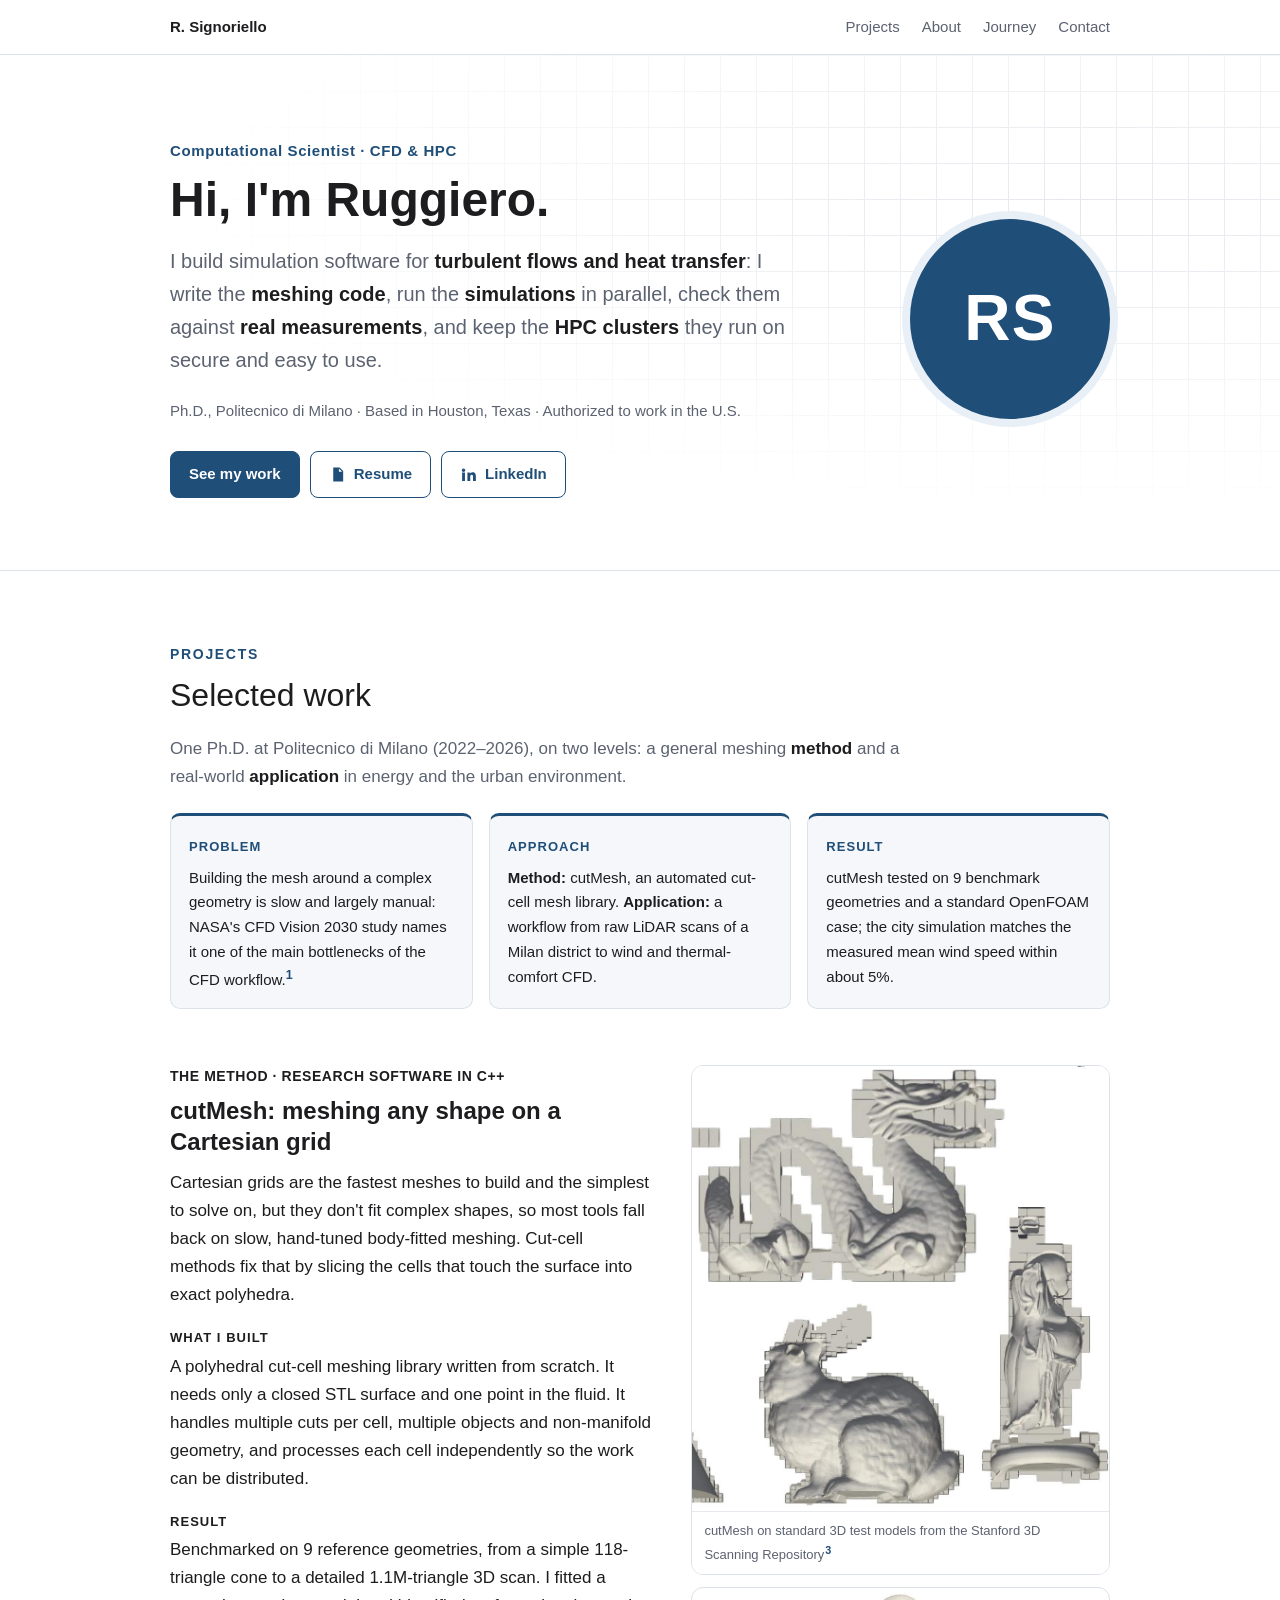
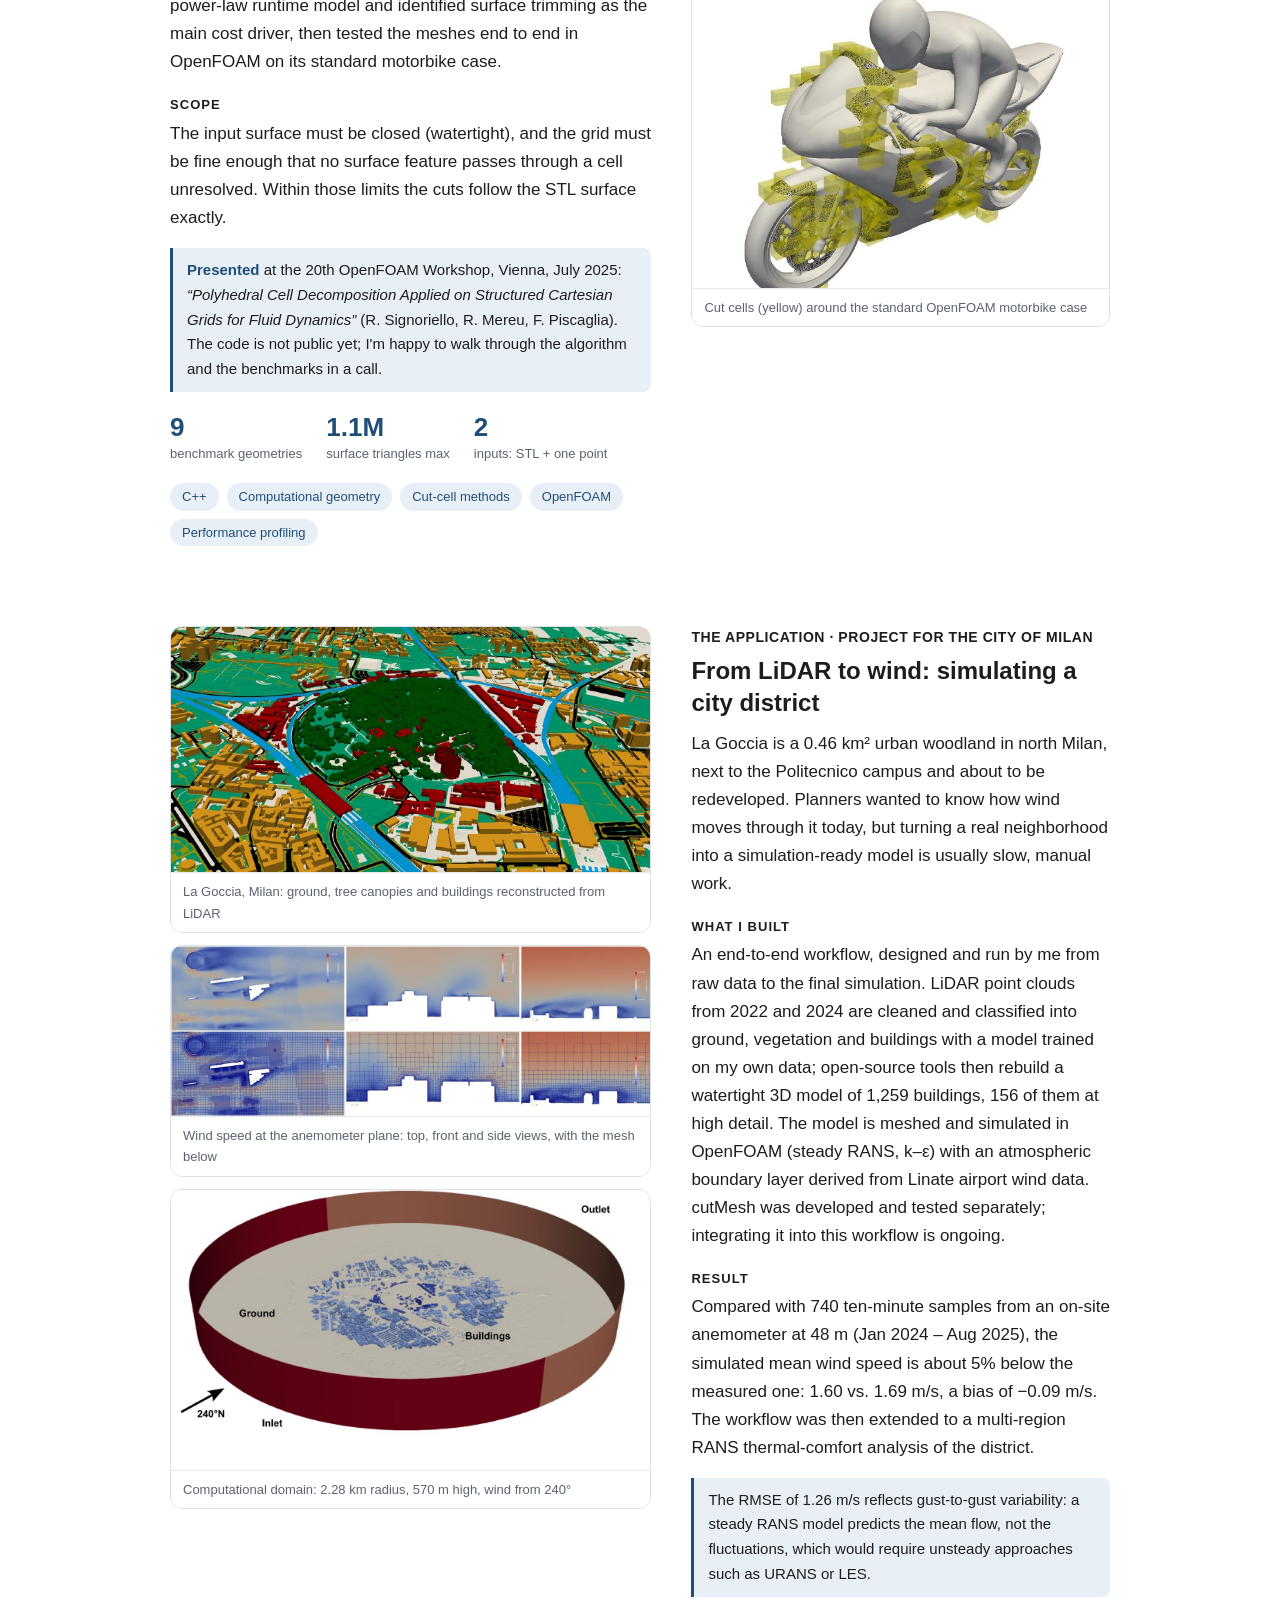
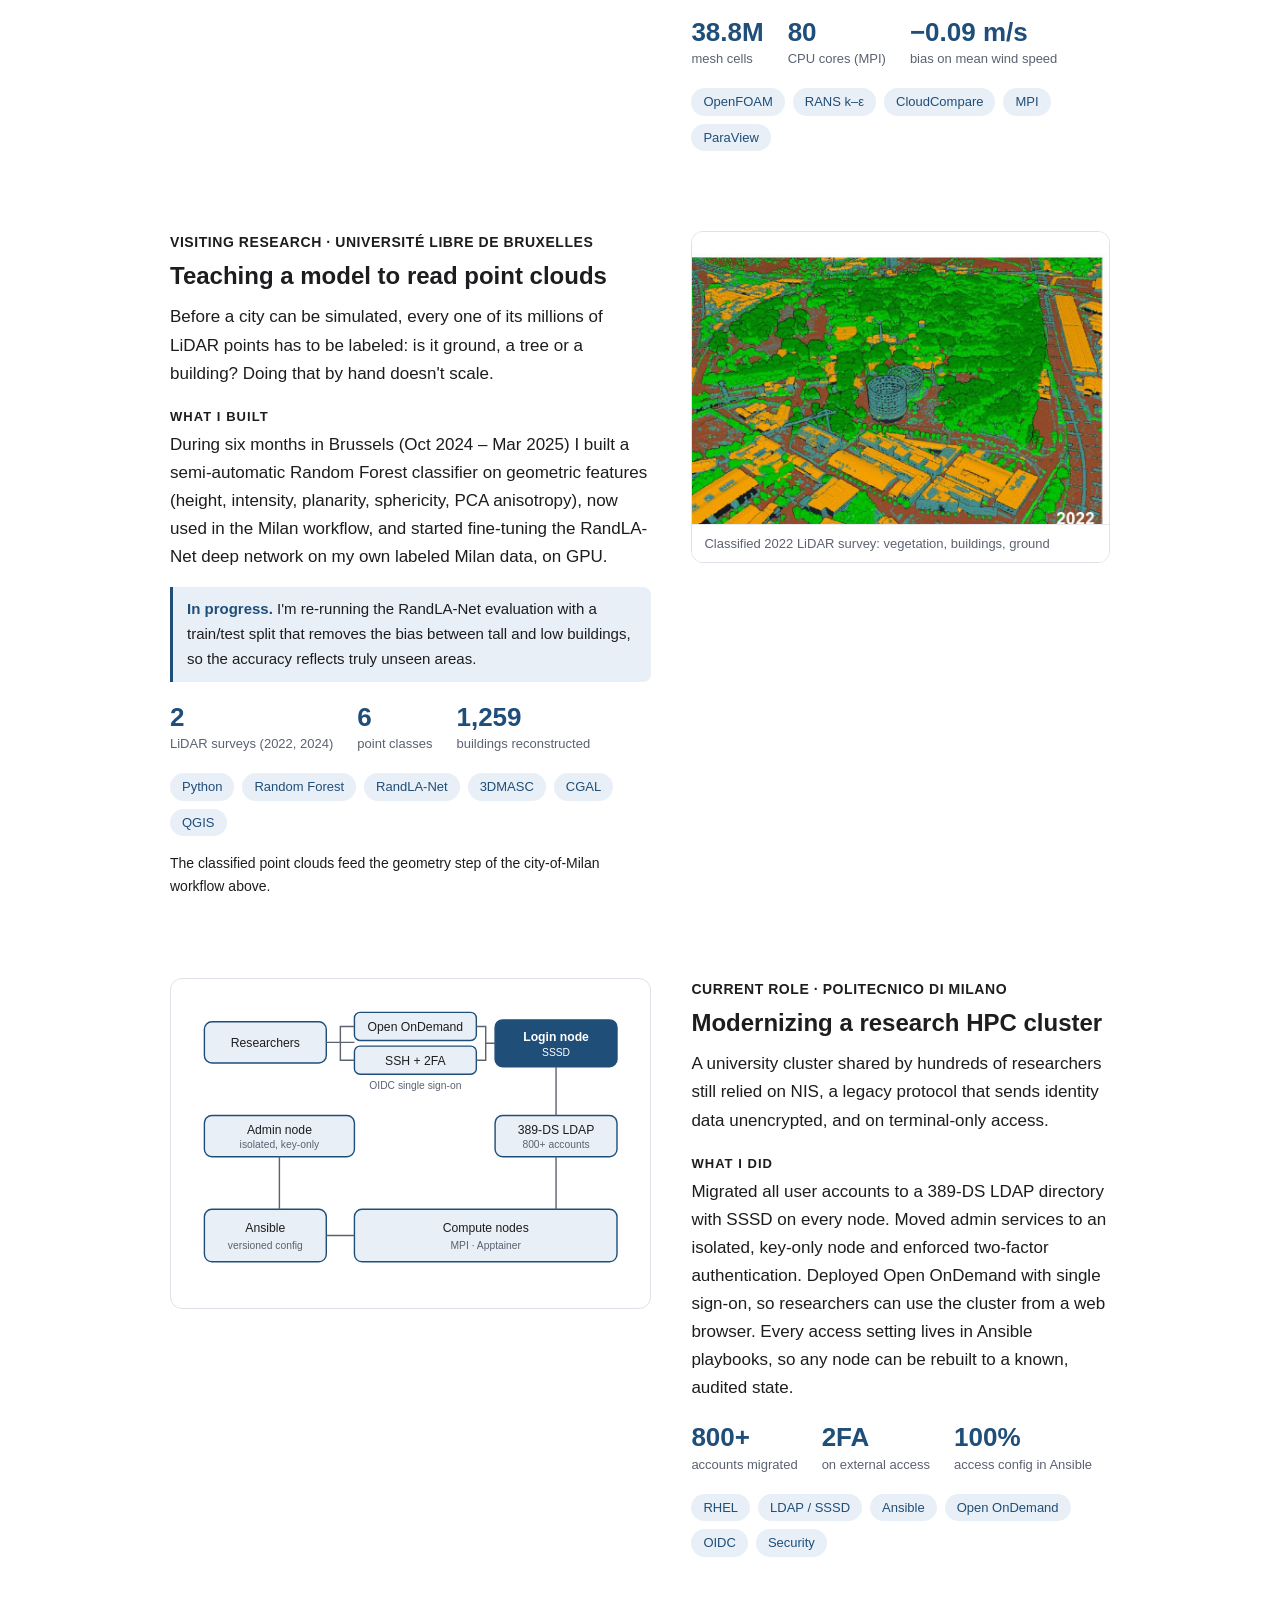
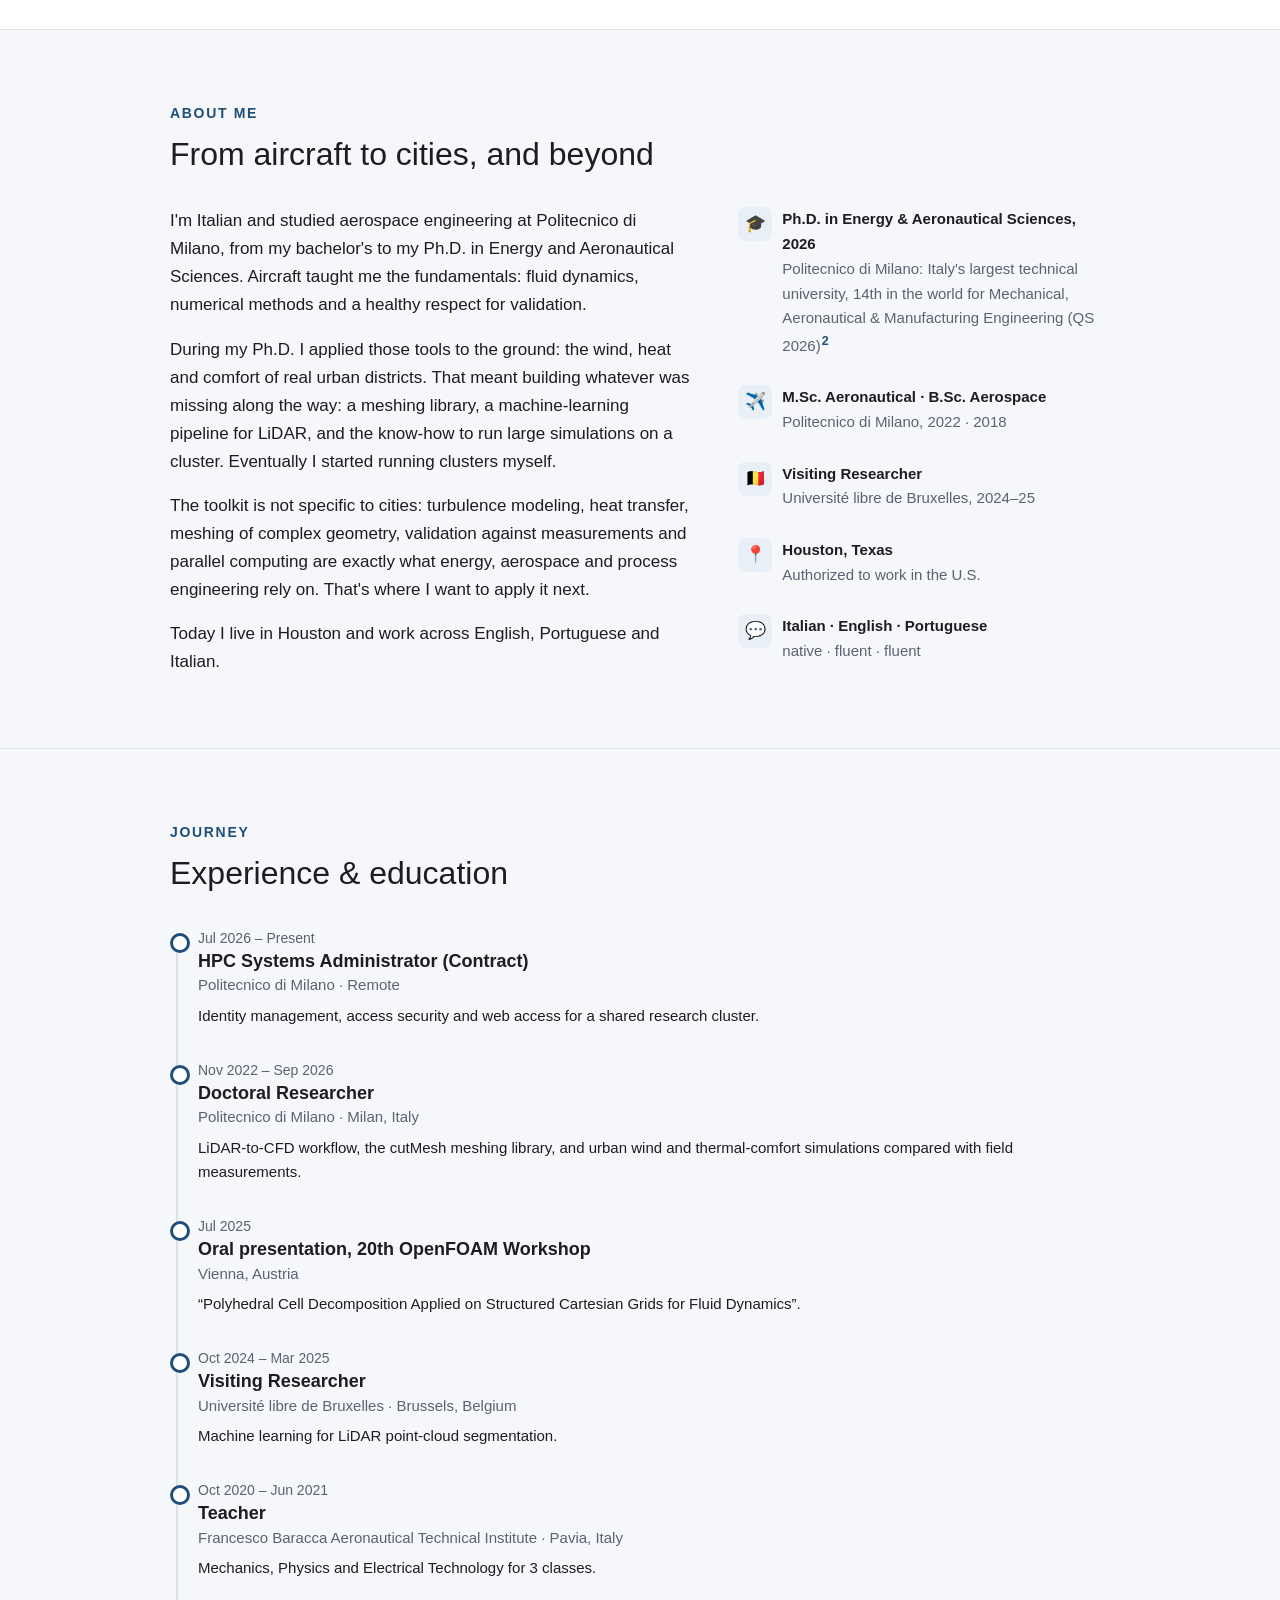
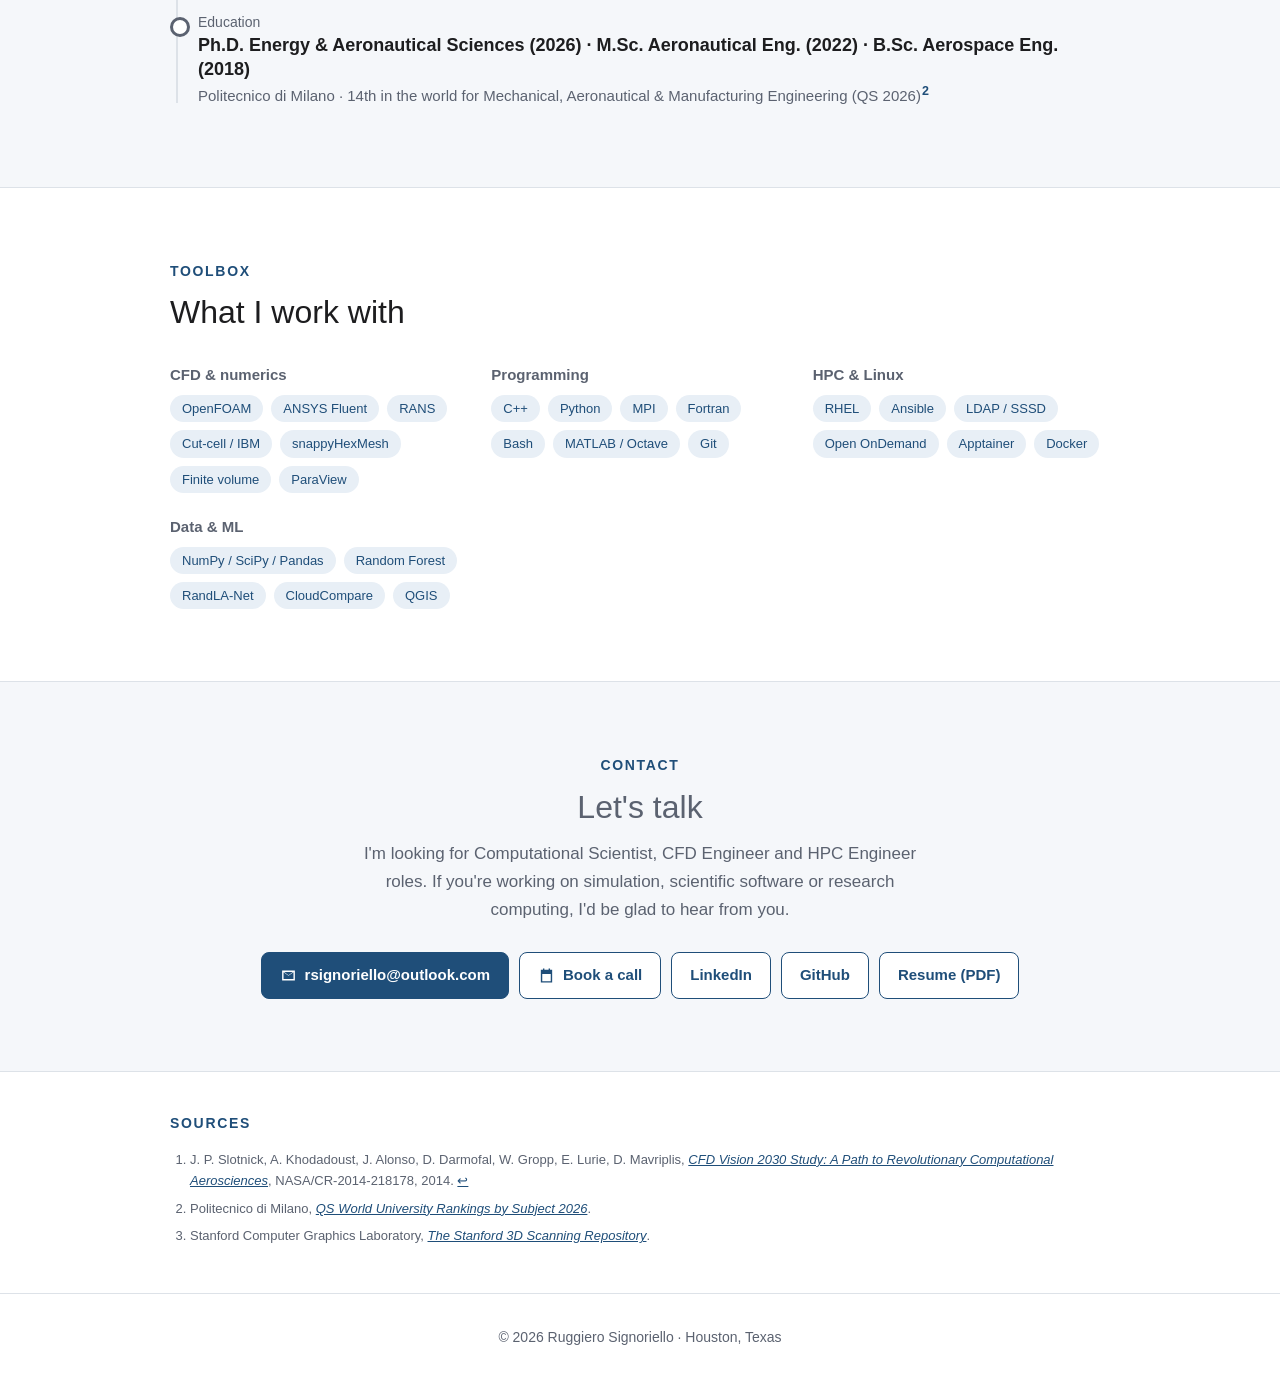
==== commit 74462e57: "Personal website" ====
--- a/index.html
+++ b/index.html
@@ -3,59 +3,260 @@
 <head>
 <meta charset="utf-8">
 <meta name="viewport" content="width=device-width, initial-scale=1">
-<meta name="robots" content="noai, noimageai">
 <title>Ruggiero Signoriello, Ph.D.</title>
-<meta name="description" content="Ruggiero Signoriello, Ph.D. – Computational Scientist in scientific software, CFD and HPC. I build simulation software and automated workflows that make engineering simulations faster to set up and more reliable, from raw geometry to results you can trust.">
+<meta name="description" content="Ruggiero Signoriello, Ph.D. – Computational Scientist in CFD and HPC. Portfolio: cut-cell meshing, LiDAR-to-CFD urban wind simulation, machine learning on point clouds, HPC cluster engineering.">
 <meta property="og:title" content="Ruggiero Signoriello, Ph.D.">
-<meta property="og:description" content="Ruggiero Signoriello, Ph.D. – Computational Scientist in scientific software, CFD and HPC. I build simulation software and automated workflows that make engineering simulations faster to set up and more reliable, from raw geometry to results you can trust.">
+<meta property="og:description" content="Computational Scientist – CFD & HPC. Simulation software for turbulent flows and heat transfer, and the HPC systems it runs on.">
 <meta property="og:type" content="profile">
 <meta property="og:url" content="https://ruggiero.signoriello.dev/">
-<meta property="og:image" content="https://ruggiero.signoriello.dev/img/goccia-card.jpg">
+<meta property="og:image" content="https://ruggiero.signoriello.dev/img/city.jpg">
 <link rel="canonical" href="https://ruggiero.signoriello.dev/">
 <link rel="icon" href="data:image/svg+xml,%3Csvg xmlns='http://www.w3.org/2000/svg' viewBox='0 0 64 64'%3E%3Crect width='64' height='64' rx='12' fill='%231F4E79'/%3E%3Ctext x='32' y='42' font-family='Helvetica,Arial,sans-serif' font-size='28' font-weight='700' fill='white' text-anchor='middle'%3ERS%3C/text%3E%3C/svg%3E">
-<script>
-  // apply the saved theme before the page is drawn (no flash of the wrong theme)
-  try { var t = localStorage.getItem("theme"); if (t) document.documentElement.dataset.theme = t; } catch (e) {}
-</script>
-<link rel="preload" href="fonts/IBMPlexSans-Regular-Latin1.woff2" as="font" type="font/woff2" crossorigin>
-<link rel="stylesheet" href="style.css">
+<style>
+  :root {
+    --accent: #1F4E79;
+    --accent-2: #2f7bbf;
+    --accent-soft: #e8eff6;
+    --text: #1d1d1f;
+    --muted: #5b6270;
+    --line: #dde2e8;
+    --bg: #ffffff;
+    --bg-alt: #f5f7fa;
+    --on-accent: #ffffff;
+  }
+  @media (prefers-color-scheme: dark) {
+    :root {
+      --accent: #7fb2e0;
+      --accent-2: #a9cdef;
+      --accent-soft: #17283a;
+      --text: #e8eaed;
+      --muted: #a2a9b4;
+      --line: #2c333d;
+      --bg: #111418;
+      --bg-alt: #171b21;
+      --on-accent: #0d1720;
+    }
+  }
+  * { box-sizing: border-box; }
+  html { scroll-behavior: smooth; }
+  body {
+    margin: 0;
+    font-family: -apple-system, BlinkMacSystemFont, "Segoe UI", Helvetica, Arial, sans-serif;
+    font-size: 17px;
+    line-height: 1.65;
+    color: var(--text);
+    background: var(--bg);
+  }
+  a { color: var(--accent); }
+  img { max-width: 100%; display: block; }
+  .wrap { max-width: 980px; margin: 0 auto; padding: 0 20px; }
+
+  /* ---------- nav ---------- */
+  nav {
+    position: sticky; top: 0; z-index: 10;
+    background: color-mix(in srgb, var(--bg) 90%, transparent);
+    backdrop-filter: blur(8px);
+    border-bottom: 1px solid var(--line);
+  }
+  nav .wrap { display: flex; gap: 22px; align-items: center; height: 54px; }
+  nav a { color: var(--muted); text-decoration: none; font-size: 15px; white-space: nowrap; }
+  nav a:hover { color: var(--accent); }
+  nav .brand { color: var(--text); font-weight: 700; margin-right: auto; }
+
+  /* ---------- hero ---------- */
+  header {
+    position: relative; overflow: hidden;
+    padding: 84px 0 72px;
+    border-bottom: 1px solid var(--line);
+  }
+  header::before {            /* faint Cartesian grid: a nod to cut-cell meshing */
+    content: ""; position: absolute; inset: 0;
+    background-image:
+      linear-gradient(var(--line) 1px, transparent 1px),
+      linear-gradient(90deg, var(--line) 1px, transparent 1px);
+    background-size: 36px 36px;
+    mask-image: radial-gradient(ellipse at 85% 30%, #000 0%, transparent 60%);
+    -webkit-mask-image: radial-gradient(ellipse at 85% 30%, #000 0%, transparent 60%);
+    opacity: .8;
+  }
+  .hero { position: relative; display: grid; grid-template-columns: 1fr 200px; gap: 48px; align-items: center; }
+  .kicker { color: var(--accent); font-weight: 600; font-size: 15px; letter-spacing: .04em; margin: 0 0 10px; }
+  h1 { font-size: clamp(32px, 5.4vw, 48px); line-height: 1.1; margin: 0 0 18px; }
+  .lead { font-size: 20px; color: var(--muted); max-width: 620px; margin: 0 0 22px; }
+  .lead strong { color: var(--text); font-weight: 600; }
+  .meta { color: var(--muted); font-size: 15px; margin: 0 0 28px; }
+  .avatar {
+    width: 200px; height: 200px; border-radius: 50%;
+    background: var(--accent); color: var(--on-accent);
+    display: grid; place-items: center;
+    font-size: 64px; font-weight: 700; letter-spacing: .02em;
+    box-shadow: 0 0 0 8px var(--accent-soft);
+    overflow: hidden;
+  }
+  .avatar img { width: 100%; height: 100%; object-fit: cover; }
+  .avatar img ~ span { display: none; }
+
+  .buttons { display: flex; flex-wrap: wrap; gap: 10px; }
+  .btn {
+    display: inline-flex; align-items: center; gap: 8px;
+    padding: 10px 18px; border-radius: 8px; font-size: 15px; font-weight: 600;
+    text-decoration: none; border: 1px solid var(--accent); color: var(--accent);
+    background: var(--bg);
+  }
+  .btn.primary { background: var(--accent); color: var(--on-accent); }
+  .btn:hover { filter: brightness(1.1); }
+  .btn svg { width: 17px; height: 17px; fill: currentColor; }
+
+  /* ---------- sections ---------- */
+  section { padding: 72px 0; border-bottom: 1px solid var(--line); }
+  section.alt { background: var(--bg-alt); }
+  h2 {
+    font-size: 14px; letter-spacing: .12em; text-transform: uppercase;
+    color: var(--accent); margin: 0 0 10px;
+  }
+  .section-title { font-size: clamp(24px, 3.6vw, 32px); line-height: 1.2; margin: 0 0 34px; }
+  h3 { font-size: 20px; margin: 0; line-height: 1.3; }
+  p { margin: 0 0 16px; }
+
+  /* about */
+  .about { display: grid; grid-template-columns: 1.4fr 1fr; gap: 48px; }
+  .about p:last-child { margin-bottom: 0; }
+  .facts { list-style: none; padding: 0; margin: 0; display: grid; gap: 14px; }
+  .facts li { display: grid; grid-template-columns: 34px 1fr; gap: 10px; align-items: start; font-size: 15px; }
+  .facts .ico {
+    width: 34px; height: 34px; border-radius: 8px;
+    background: var(--accent-soft); color: var(--accent);
+    display: grid; place-items: center; font-size: 17px;
+  }
+  .facts b { display: block; font-size: 15px; }
+  .facts span { color: var(--muted); }
+
+  /* projects */
+  .project { display: grid; grid-template-columns: 1.15fr 1fr; gap: 40px; align-items: start; margin-bottom: 80px; }
+  .project:last-child { margin-bottom: 0; }
+  .project.flip > .media { order: 2; }
+  .media { display: grid; gap: 12px; }
+  .media figure {
+    margin: 0; background: #fff; border: 1px solid var(--line); border-radius: 12px; overflow: hidden;
+  }
+  .media figure img { width: 100%; height: auto; }
+  .media figcaption { font-size: 13px; color: #5b6270; padding: 8px 12px; border-top: 1px solid #e6e9ee; background: #fff; }
+  .media .pair { display: grid; grid-template-columns: 1fr 1fr; gap: 12px; }
+  .media .pair img { aspect-ratio: 1 / 1; object-fit: contain; }
+  .media img.contain { max-height: 300px; width: auto; margin: 0 auto; }
+  .tagline { color: var(--accent); font-weight: 600; font-size: 14px; letter-spacing: .04em; text-transform: uppercase; margin: 0 0 6px; }
+  .project h3 { font-size: 24px; margin-bottom: 12px; }
+  .label { font-weight: 700; font-size: 13px; text-transform: uppercase; letter-spacing: .08em; color: var(--muted); margin: 18px 0 4px; }
+  .project p { color: var(--text); }
+  .numbers { display: flex; flex-wrap: wrap; gap: 24px; margin: 20px 0; }
+  .numbers div { line-height: 1.2; }
+  .numbers b { display: block; font-size: 26px; color: var(--accent); }
+  .numbers span { font-size: 13px; color: var(--muted); }
+  .tags { display: flex; flex-wrap: wrap; gap: 8px; }
+  .tag { background: var(--accent-soft); color: var(--accent); border-radius: 999px; padding: 3px 12px; font-size: 13px; font-weight: 500; }
+
+  .diagram {
+    background: var(--bg); border: 1px solid var(--line); border-radius: 12px; padding: 24px;
+  }
+  .diagram svg { width: 100%; height: auto; display: block; }
+  .diagram .box { fill: var(--accent-soft); stroke: var(--accent); stroke-width: 1.5; }
+  .diagram .box.strong { fill: var(--accent); }
+  .diagram text { font-family: inherit; font-size: 13px; fill: var(--text); }
+  .diagram .t-on { fill: var(--on-accent); font-weight: 600; }
+  .diagram .t-mut { fill: var(--muted); font-size: 11px; }
+  .diagram .wire { stroke: var(--muted); stroke-width: 1.5; fill: none; }
+
+  /* research intro + notes */
+  .intro { max-width: 760px; color: var(--muted); margin: -14px 0 22px; }
+  .intro strong { color: var(--text); font-weight: 600; }
+  .note {
+    border-left: 3px solid var(--accent); background: var(--accent-soft);
+    padding: 10px 14px; border-radius: 0 8px 8px 0; font-size: 15px; margin: 0 0 16px;
+  }
+  .note b { color: var(--accent); }
+  .credit { font-size: 14px; color: var(--muted); margin: 16px 0 0; }
+  .intro sup a { text-decoration: none; font-weight: 600; }
+  .cite a { text-decoration: none; font-weight: 600; margin-left: 1px; }
+  .sources { padding: 40px 0; }
+  .sources h2 { margin-bottom: 14px; }
+  .sources ol { margin: 0; padding-left: 20px; font-size: 13px; color: var(--muted); }
+  .sources li { margin-bottom: 6px; }
+  .par { display: grid; grid-template-columns: repeat(3, 1fr); gap: 16px; margin: 0 0 14px; }
+  .par > div { background: var(--bg-alt); border: 1px solid var(--line); border-top: 3px solid var(--accent); border-radius: 10px; padding: 16px 18px; }
+  .par b { color: var(--accent); font-size: 13px; text-transform: uppercase; letter-spacing: .08em; }
+  .par p { margin: 6px 0 0; font-size: 15px; }
+  .par sup a { text-decoration: none; font-weight: 600; }
+  @media (max-width: 820px) { .par { grid-template-columns: 1fr; } }
+
+  /* timeline */
+  .timeline { position: relative; padding-left: 28px; }
+  .timeline::before { content: ""; position: absolute; left: 6px; top: 6px; bottom: 6px; width: 2px; background: var(--line); }
+  .step { position: relative; margin-bottom: 30px; }
+  .step:last-child { margin-bottom: 0; }
+  .step::before {
+    content: ""; position: absolute; left: -28px; top: 6px; width: 14px; height: 14px; border-radius: 50%;
+    background: var(--bg); border: 3px solid var(--accent);
+  }
+  .step.edu::before { border-color: var(--muted); }
+  .step .when { color: var(--muted); font-size: 14px; }
+  .step h3 { font-size: 18px; }
+  .step .where { color: var(--muted); font-size: 15px; margin: 0 0 6px; }
+  .step p { margin: 0; font-size: 15px; }
+
+  .skills { display: grid; grid-template-columns: repeat(auto-fit, minmax(220px, 1fr)); gap: 24px; }
+  .skills h3 { font-size: 15px; color: var(--muted); font-weight: 600; margin-bottom: 10px; }
+
+  /* contact */
+  .contact { text-align: center; }
+  .contact .section-title { margin-bottom: 14px; }
+  .contact p { color: var(--muted); max-width: 560px; margin: 0 auto 28px; }
+  .contact .buttons { justify-content: center; }
+
+  footer { padding: 32px 0 44px; color: var(--muted); font-size: 14px; text-align: center; }
+
+  @media (max-width: 820px) {
+    .hero { grid-template-columns: 1fr; gap: 28px; }
+    .avatar { width: 120px; height: 120px; font-size: 40px; order: -1; }
+    .about, .project { grid-template-columns: 1fr; gap: 28px; }
+    .project.flip > .media { order: 0; }
+    .project { margin-bottom: 64px; }
+  }
+  @media (max-width: 560px) {
+    body { font-size: 16px; }
+    header { padding: 48px 0 48px; }
+    .lead { font-size: 18px; }
+    section { padding: 56px 0; }
+    nav a:not(.brand):nth-child(n+4) { display: none; }
+  }
+</style>
 </head>
 <body>
 
 <nav>
   <div class="wrap">
-    <a class="brand" href="#top">R. Signoriello, PhD</a>
-    <a href="#work">Projects</a>
-    <a href="#capabilities">Specialties</a>
+    <a class="brand" href="#top">R. Signoriello</a>
+    <a href="#projects">Projects</a>
+    <a href="#about">About</a>
     <a href="#journey">Journey</a>
-    <a href="#talks">Presentations</a>
     <a href="#contact">Contact</a>
-    <button class="theme-toggle" type="button" aria-label="Switch light/dark theme" title="Light / dark theme">
-      <svg class="moon" viewBox="0 0 24 24" aria-hidden="true"><path d="M21 12.8A9 9 0 1111.2 3a7 7 0 009.8 9.8z"/></svg>
-      <svg class="sun" viewBox="0 0 24 24" aria-hidden="true"><path d="M12 7a5 5 0 110 10 5 5 0 010-10zm0-5h0a1 1 0 011 1v2a1 1 0 01-2 0V3a1 1 0 011-1zm0 17a1 1 0 011 1v1a1 1 0 01-2 0v-1a1 1 0 011-1zM3 11h2a1 1 0 010 2H3a1 1 0 010-2zm16 0h2a1 1 0 010 2h-2a1 1 0 010-2zM5.6 4.2l1.4 1.4a1 1 0 01-1.4 1.4L4.2 5.6a1 1 0 011.4-1.4zm12.8 12.8l1.4 1.4a1 1 0 01-1.4 1.4l-1.4-1.4a1 1 0 011.4-1.4zM4.2 18.4l1.4-1.4a1 1 0 011.4 1.4l-1.4 1.4a1 1 0 01-1.4-1.4zM17 5.6l1.4-1.4a1 1 0 011.4 1.4L18.4 7A1 1 0 0117 5.6z"/></svg>
-    </button>
   </div>
 </nav>
 
 <header id="top">
-  <picture>
-    <source srcset="img/cutcell-band-dark.svg" media="(prefers-color-scheme: dark)">
-    <img class="band" src="img/cutcell-band.svg" alt="">
-  </picture>
-  <div class="band-fill"></div>
-  <div class="band-h" aria-hidden="true"></div>
   <div class="wrap hero">
     <div>
-      <p class="kicker">Computational Scientist · Scientific Software · CFD &amp; HPC</p>
+      <p class="kicker">Computational Scientist · CFD &amp; HPC</p>
       <h1>Hi, I'm Ruggiero.</h1>
       <p class="lead">
-        I build <strong>simulation software</strong> and <strong>automated workflows</strong> that make engineering
-        simulations faster to set up and more reliable, from raw geometry to results you can trust.
+        I build simulation software for <strong>turbulent flows and heat transfer</strong>:
+        I write the <strong>meshing code</strong>, run the <strong>simulations</strong> in parallel,
+        check them against <strong>real measurements</strong>, and keep the
+        <strong>HPC clusters</strong> they run on secure and easy to use.
       </p>
-      <p class="meta">Based in Houston, Texas · Authorized to work in the U.S.</p>
+      <p class="meta">Ph.D., Politecnico di Milano · Based in Houston, Texas · Authorized to work in the U.S.</p>
       <div class="buttons">
-        <a class="btn primary" data-goatcounter-click="hero-see-work" href="#work">See my work</a>
-        <a class="btn" data-goatcounter-click="resume-download-hero" href="https://1drv.ms/b/c/a7333cfdc3301dc4/IQABKrg-Tx84Q465GuaP1Ry7AYAypZ0C0ugnFOhXBMoLWoY?download=1" data-resume target="_blank" rel="noopener">
+        <a class="btn primary" data-goatcounter-click="hero-see-work" href="#projects">See my work</a>
+        <a class="btn" data-goatcounter-click="resume-download-hero" href="https://1drv.ms/b/c/a7333cfdc3301dc4/IQCNgrMZ49RrT6H_mQchV1GuAZQQ3a2IoS6JshKPGSijpZ8?e=QP8Ya2" target="_blank" rel="noopener">
           <svg viewBox="0 0 24 24" aria-hidden="true"><path d="M6 2h9l5 5v15H6V2zm8 1.5V8h4.5L14 3.5zM8 12h10v1.5H8V12zm0 3h10v1.5H8V15zm0 3h7v1.5H8V18z"/></svg>
           Resume
         </a>
@@ -73,586 +274,274 @@
   </div>
 </header>
 
-<!-- ======================= WORK ======================= -->
-<!-- Featured: at most 4 cards, newest first. A new project goes in at the top; the
-     oldest moves down to "Earlier work". Every card has the same parts: context · years,
-     title, one-line problem, 3 numbers, tags, link to its own page. -->
-<section id="work">
+<!-- ======================= PROJECTS ======================= -->
+<section id="projects">
   <div class="wrap">
-    <h2>Selected projects</h2>
-    <p class="section-title">What my work changed</p>
-    <!-- The story behind the work: to be rewritten -->
-    <div class="story">
-      <p>
-        Every CFD study starts with a mesh, and building one around a complex geometry is still slow and
-        largely manual: NASA's CFD Vision 2030 study names it one of the main bottlenecks of the whole
-        workflow.<sup><a href="#ref-1" id="cite-1">1</a></sup>
-      </p>
-      <p>
-        During my Ph.D. at Politecnico di Milano (2022–2026) I worked on it at two levels. First the
-        <strong>method</strong>: cutMesh, a cut-cell library that meshes any closed shape on a Cartesian
-        grid automatically, tested on 9 benchmark geometries and a standard OpenFOAM case. Then a real
-        <strong>application</strong>: a workflow that turns raw LiDAR scans of a Milan district into wind
-        and thermal-comfort simulations, which match the measured mean wind speed within about 5%.
-      </p>
+    <h2>Projects</h2>
+    <p class="section-title">Selected work</p>
+    <p class="intro">
+      One Ph.D. at Politecnico di Milano (2022–2026), on two levels: a general meshing <strong>method</strong>
+      and a real-world <strong>application</strong> in energy and the urban environment.
+    </p>
+    <div class="par" style="margin-bottom:56px">
+      <div><b>Problem</b>
+        <p>Building the mesh around a complex geometry is slow and largely manual: NASA's CFD Vision 2030
+        study names it one of the main bottlenecks of the CFD workflow.<sup><a href="#ref-1" id="cite-1">1</a></sup></p></div>
+      <div><b>Approach</b>
+        <p><strong>Method:</strong> cutMesh, an automated cut-cell mesh library.
+        <strong>Application:</strong> a workflow from raw LiDAR scans of a Milan district to wind and
+        thermal-comfort CFD.</p></div>
+      <div><b>Result</b>
+        <p>cutMesh tested on 9 benchmark geometries and a standard OpenFOAM case; the city simulation
+        matches the measured mean wind speed within about 5%.</p></div>
     </div>
 
-    <div class="cards">
-
-      <!-- HIDDEN for now (2026-11-22): cluster case study, not the focus. Uncomment to restore.
-      <a class="card" href="projects/cluster.html">
-        <div class="thumb schematic" aria-hidden="true">
+    <!-- Project 1 -->
+    <article class="project flip">
+      <div class="media">
+        <figure>
+          <img src="img/cutmesh.jpg" alt="Cut-cell meshes generated by cutMesh around classic 3D test models: a dragon, a bunny, a statue and a cone" loading="lazy">
+          <figcaption>cutMesh on standard 3D test models from the Stanford 3D Scanning Repository<sup class="cite"><a href="#ref-3">3</a></sup></figcaption>
+        </figure>
+        <figure>
+          <img class="contain" src="img/motorbike.jpg" alt="Cut cells around the OpenFOAM motorbike geometry" loading="lazy">
+          <figcaption>Cut cells (yellow) around the standard OpenFOAM motorbike case</figcaption>
+        </figure>
+      </div>
+      <div>
+        <p class="tagline">The method · Research software in C++</p>
+        <h3>cutMesh: meshing any shape on a Cartesian grid</h3>
+        <p>
+          Cartesian grids are the fastest meshes to build and the simplest to solve on, but they don't fit
+          complex shapes, so most tools fall back on slow, hand-tuned body-fitted meshing. Cut-cell methods fix that by slicing the cells that
+          touch the surface into exact polyhedra.
+        </p>
+        <p class="label">What I built</p>
+        <p>
+          A polyhedral cut-cell meshing library written from scratch. It needs only a closed STL surface
+          and one point in the fluid. It handles multiple cuts per cell, multiple objects and non-manifold
+          geometry, and processes each cell independently so the work can be distributed.
+        </p>
+        <p class="label">Result</p>
+        <p>
+          Benchmarked on 9 reference geometries, from a simple 118-triangle cone to a detailed
+          1.1M-triangle 3D scan. I fitted a power-law runtime model and identified surface trimming as the main
+          cost driver, then tested the meshes end to end in OpenFOAM on its standard motorbike case.
+        </p>
+        <p class="label">Scope</p>
+        <p>
+          The input surface must be closed (watertight), and the grid must be fine enough that no surface
+          feature passes through a cell unresolved. Within those limits the cuts follow the STL surface exactly.
+        </p>
+        <p class="note">
+          <b>Presented</b> at the 20th OpenFOAM Workshop, Vienna, July 2025: <em>“Polyhedral Cell Decomposition
+          Applied on Structured Cartesian Grids for Fluid Dynamics”</em> (R. Signoriello, R. Mereu, F. Piscaglia).
+          The code is not public yet; I'm happy to walk through the algorithm and the benchmarks in a call.
+        </p>
+        <div class="numbers">
+          <div><b>9</b><span>benchmark geometries</span></div>
+          <div><b>1.1M</b><span>surface triangles max</span></div>
+          <div><b>2</b><span>inputs: STL + one point</span></div>
+        </div>
+        <div class="tags">
+          <span class="tag">C++</span><span class="tag">Computational geometry</span><span class="tag">Cut-cell methods</span>
+          <span class="tag">OpenFOAM</span><span class="tag">Performance profiling</span>
+        </div>
+      </div>
+    </article>
+
+    <!-- Project 2 -->
+    <article class="project">
+      <div class="media">
+        <figure>
+          <img src="img/city.jpg" alt="3D urban model of La Goccia park in Milan with ground, trees and buildings reconstructed from LiDAR" loading="lazy">
+          <figcaption>La Goccia, Milan: ground, tree canopies and buildings reconstructed from LiDAR</figcaption>
+        </figure>
+        <figure>
+          <img src="img/wind.jpg" alt="Wind speed fields around buildings: top, front and side views, with and without the mesh" loading="lazy">
+          <figcaption>Wind speed at the anemometer plane: top, front and side views, with the mesh below</figcaption>
+        </figure>
+        <figure>
+          <img src="img/mesh.jpg" alt="Cylindrical computational domain of the Milan district with buildings on the ground" loading="lazy">
+          <figcaption>Computational domain: 2.28 km radius, 570 m high, wind from 240°</figcaption>
+        </figure>
+      </div>
+      <div>
+        <p class="tagline">The application · Project for the City of Milan</p>
+        <h3>From LiDAR to wind: simulating a city district</h3>
+        <p>
+          La Goccia is a 0.46 km² urban woodland in north Milan, next to the Politecnico campus and
+          about to be redeveloped. Planners wanted to know how wind moves through it today, but
+          turning a real neighborhood into a simulation-ready model is usually slow, manual work.
+        </p>
+        <p class="label">What I built</p>
+        <p>
+          An end-to-end workflow, designed and run by me from raw data to the final simulation. LiDAR point
+          clouds from 2022 and 2024 are cleaned and classified into ground, vegetation and buildings with a model
+          trained on my own data; open-source tools then rebuild a watertight 3D model of 1,259 buildings,
+          156 of them at high detail. The model is meshed and simulated in OpenFOAM (steady RANS, k–ε) with an
+          atmospheric boundary layer derived from Linate airport wind data. cutMesh was developed and tested
+          separately; integrating it into this workflow is ongoing.
+        </p>
+        <p class="label">Result</p>
+        <p>
+          Compared with 740 ten-minute samples from an on-site anemometer at 48 m (Jan 2024 – Aug 2025),
+          the simulated mean wind speed is about 5% below the measured one: 1.60 vs. 1.69 m/s, a bias of −0.09 m/s.
+          The workflow was then extended to a multi-region RANS thermal-comfort analysis of the district.
+        </p>
+        <p class="note">
+          The RMSE of 1.26 m/s reflects gust-to-gust variability: a steady RANS model predicts the mean
+          flow, not the fluctuations, which would require unsteady approaches such as URANS or LES.
+        </p>
+        <div class="numbers">
+          <div><b>38.8M</b><span>mesh cells</span></div>
+          <div><b>80</b><span>CPU cores (MPI)</span></div>
+          <div><b>−0.09 m/s</b><span>bias on mean wind speed</span></div>
+        </div>
+        <div class="tags">
+          <span class="tag">OpenFOAM</span><span class="tag">RANS k–ε</span>
+          <span class="tag">CloudCompare</span><span class="tag">MPI</span><span class="tag">ParaView</span>
+        </div>
+      </div>
+    </article>
+
+    <!-- Project 3 -->
+    <article class="project flip">
+      <div class="media">
+        <figure>
+          <img src="img/lidar.jpg" alt="Classified LiDAR point cloud of La Goccia: vegetation in green, buildings in orange, ground in brown" loading="lazy">
+          <figcaption>Classified 2022 LiDAR survey: vegetation, buildings, ground</figcaption>
+        </figure>
+      </div>
+      <div>
+        <p class="tagline">Visiting research · Université libre de Bruxelles</p>
+        <h3>Teaching a model to read point clouds</h3>
+        <p>
+          Before a city can be simulated, every one of its millions of LiDAR points has to be labeled:
+          is it ground, a tree or a building? Doing that by hand doesn't scale.
+        </p>
+        <p class="label">What I built</p>
+        <p>
+          During six months in Brussels (Oct 2024 – Mar 2025) I built a semi-automatic Random Forest classifier
+          on geometric features (height, intensity, planarity, sphericity, PCA anisotropy), now used in the
+          Milan workflow, and started fine-tuning the RandLA-Net deep network on my own labeled Milan data, on GPU.
+        </p>
+        <p class="note">
+          <b>In progress.</b> I'm re-running the RandLA-Net evaluation with a train/test split that removes
+          the bias between tall and low buildings, so the accuracy reflects truly unseen areas.
+        </p>
+        <div class="numbers">
+          <div><b>2</b><span>LiDAR surveys (2022, 2024)</span></div>
+          <div><b>6</b><span>point classes</span></div>
+          <div><b>1,259</b><span>buildings reconstructed</span></div>
+        </div>
+        <div class="tags">
+          <span class="tag">Python</span><span class="tag">Random Forest</span><span class="tag">RandLA-Net</span>
+          <span class="tag">3DMASC</span><span class="tag">CGAL</span><span class="tag">QGIS</span>
+        </div>
+        <p class="credit">The classified point clouds feed the geometry step of the city-of-Milan workflow above.</p>
+      </div>
+    </article>
+
+    <!-- Project 4 -->
+    <article class="project">
+      <div class="media">
+        <div class="diagram" role="img" aria-label="Cluster access architecture: researchers log in through Open OnDemand with single sign-on or SSH with two-factor authentication, an isolated admin node, LDAP directory and Ansible-managed compute nodes">
           <svg viewBox="0 0 460 300">
-            <rect x="10" y="8" width="440" height="46" rx="8" fill="var(--accent-soft)" stroke="var(--accent)" stroke-width="1.5"/>
-            <circle cx="38" cy="31" r="13" fill="var(--brand)"/><text x="38" y="36" font-size="14" font-weight="600" fill="#fff" text-anchor="middle">1</text>
-            <text x="64" y="36" font-size="15" font-weight="600" fill="var(--text)">Assess</text>
-            <text x="190" y="36" font-size="12" fill="var(--muted)">users, roles, data, entry points; risks ranked</text>
-            <path stroke="var(--muted)" stroke-width="1.5" fill="none" d="M38 54 V66"/>
-            <rect x="10" y="66" width="440" height="46" rx="8" fill="var(--accent-soft)" stroke="var(--accent)" stroke-width="1.5"/>
-            <circle cx="38" cy="89" r="13" fill="var(--brand)"/><text x="38" y="94" font-size="14" font-weight="600" fill="#fff" text-anchor="middle">2</text>
-            <text x="64" y="94" font-size="15" font-weight="600" fill="var(--text)">Harden</text>
-            <text x="190" y="94" font-size="12" fill="var(--muted)">separate admin access, central identity, MFA</text>
-            <path stroke="var(--muted)" stroke-width="1.5" fill="none" d="M38 112 V124"/>
-            <rect x="10" y="124" width="440" height="46" rx="8" fill="var(--accent-soft)" stroke="var(--accent)" stroke-width="1.5"/>
-            <circle cx="38" cy="147" r="13" fill="var(--brand)"/><text x="38" y="152" font-size="14" font-weight="600" fill="#fff" text-anchor="middle">3</text>
-            <text x="64" y="152" font-size="15" font-weight="600" fill="var(--text)">Keep it usable</text>
-            <text x="190" y="152" font-size="12" fill="var(--muted)">browser access via Open OnDemand</text>
-            <path stroke="var(--muted)" stroke-width="1.5" fill="none" d="M38 170 V182"/>
-            <rect x="10" y="182" width="440" height="46" rx="8" fill="var(--accent-soft)" stroke="var(--accent)" stroke-width="1.5"/>
-            <circle cx="38" cy="205" r="13" fill="var(--brand)"/><text x="38" y="210" font-size="14" font-weight="600" fill="#fff" text-anchor="middle">4</text>
-            <text x="64" y="210" font-size="15" font-weight="600" fill="var(--text)">Codify</text>
-            <text x="190" y="210" font-size="12" fill="var(--muted)">every access setting in Ansible, versioned</text>
-            <path stroke="var(--muted)" stroke-width="1.5" fill="none" d="M38 228 V240"/>
-            <rect x="10" y="240" width="440" height="46" rx="8" fill="var(--accent-soft)" stroke="var(--accent)" stroke-width="1.5"/>
-            <circle cx="38" cy="263" r="13" fill="var(--brand)"/><text x="38" y="268" font-size="14" font-weight="600" fill="#fff" text-anchor="middle">5</text>
-            <text x="64" y="268" font-size="15" font-weight="600" fill="var(--text)">Document</text>
-            <text x="190" y="268" font-size="12" fill="var(--muted)">report, residual risks, procedures</text>
+            <rect class="box" x="10" y="20" width="130" height="44" rx="8"/>
+            <text x="75" y="47" text-anchor="middle">Researchers</text>
+            <rect class="box" x="170" y="10" width="130" height="30" rx="6"/>
+            <text x="235" y="30" text-anchor="middle">Open OnDemand</text>
+            <rect class="box" x="170" y="46" width="130" height="30" rx="6"/>
+            <text x="235" y="66" text-anchor="middle">SSH + 2FA</text>
+            <path class="wire" d="M140 42 H170 M155 42 V25 H170 M155 42 V61 H170"/>
+            <text class="t-mut" x="235" y="92" text-anchor="middle">OIDC single sign-on</text>
+
+            <rect class="box strong" x="320" y="18" width="130" height="50" rx="8"/>
+            <text class="t-on" x="385" y="40" text-anchor="middle">Login node</text>
+            <text class="t-on" x="385" y="56" text-anchor="middle" style="font-weight:400;font-size:11px">SSSD</text>
+            <path class="wire" d="M300 25 H310 V43 H320 M300 61 H310 V43"/>
+
+            <rect class="box" x="320" y="120" width="130" height="44" rx="8"/>
+            <text x="385" y="140" text-anchor="middle">389-DS LDAP</text>
+            <text class="t-mut" x="385" y="155" text-anchor="middle">800+ accounts</text>
+            <path class="wire" d="M385 68 V120"/>
+
+            <rect class="box" x="10" y="120" width="160" height="44" rx="8"/>
+            <text x="90" y="140" text-anchor="middle">Admin node</text>
+            <text class="t-mut" x="90" y="155" text-anchor="middle">isolated, key-only</text>
+
+            <rect class="box" x="170" y="220" width="280" height="56" rx="8"/>
+            <text x="310" y="244" text-anchor="middle">Compute nodes</text>
+            <text class="t-mut" x="310" y="262" text-anchor="middle">MPI · Apptainer</text>
+            <path class="wire" d="M385 164 V220"/>
+
+            <rect class="box" x="10" y="220" width="130" height="56" rx="8"/>
+            <text x="75" y="244" text-anchor="middle">Ansible</text>
+            <text class="t-mut" x="75" y="262" text-anchor="middle">versioned config</text>
+            <path class="wire" d="M90 164 V220 M140 248 H170"/>
           </svg>
         </div>
-        <div class="body">
-          <p class="tagline">Contract · Politecnico di Milano · 2026</p>
-          <h3>Research clusters secure by default, without slowing researchers down</h3>
-          <p class="problem"><b>How:</b> a five-step method, applied on a university HPC cluster: assess the risks, harden access without getting in researchers' way, codify every change and document it.</p>
-          <div class="numbers">
-            <div><b>IAM</b><span>central identity &amp; access</span></div>
-            <div><b>MFA</b><span>strong authentication</span></div>
-            <div><b>IaC</b><span>every change in Ansible</span></div>
-          </div>
-          <div class="tags"><span class="tag">RHEL</span><span class="tag">LDAP / SSSD</span><span class="tag">Ansible</span><span class="tag">Open OnDemand</span></div>
-          <span class="more">Read the case study →</span>
-        </div>
-      </a>
-      -->
-
-      <a class="card" href="projects/wind.html">
-        <div class="thumb"><div class="wf-badge"><svg viewBox="-34 -32 68 64" width="46" height="44" aria-hidden="true"><rect x="-6" y="-6" width="12" height="30" fill="var(--accent)"/>
-  <path d="M-31 24 H31" stroke="var(--muted)" stroke-width="1.2"/>
-  <path d="M-30 -24 C-12 -24 -12 -24 0 -24 S12 -24 28 -24" fill="none" stroke="#2166ac" stroke-width="1.8" stroke-linecap="round"/>
-  <path d="M24 -27 l4 3 l-4 3" fill="none" stroke="#2166ac" stroke-width="1.5" stroke-linecap="round" stroke-linejoin="round"/>
-  <path d="M-30 -15 C-12 -15 -12 -24 0 -24 S12 -15 28 -15" fill="none" stroke="#d6604d" stroke-width="1.8" stroke-linecap="round"/>
-  <path d="M24 -18 l4 3 l-4 3" fill="none" stroke="#d6604d" stroke-width="1.5" stroke-linecap="round" stroke-linejoin="round"/>
-  <path d="M-30 -6 C-12 -6 -12 -14 0 -14 S12 -6 28 -6" fill="none" stroke="#f4a582" stroke-width="1.8" stroke-linecap="round"/>
-  <path d="M24 -9 l4 3 l-4 3" fill="none" stroke="#f4a582" stroke-width="1.5" stroke-linecap="round" stroke-linejoin="round"/>
-  <path d="M-30 5 H-11 M11 5 H28" fill="none" stroke="#4393c3" stroke-width="1.8" stroke-linecap="round"/>
-  <path d="M24 2 l4 3 l-4 3" fill="none" stroke="#4393c3" stroke-width="1.5" stroke-linecap="round" stroke-linejoin="round"/>
-  <path d="M-30 14 H-11 M11 14 H28" fill="none" stroke="#92c5de" stroke-width="1.8" stroke-linecap="round"/>
-  <path d="M24 11 l4 3 l-4 3" fill="none" stroke="#92c5de" stroke-width="1.5" stroke-linecap="round" stroke-linejoin="round"/></svg><div><span>Step 5 of 5</span><b>Simulate</b></div></div><img src="img/goccia-card.jpg" alt="Simulated wind speed and direction between the buildings of a Milan district at pedestrian height" loading="lazy"></div>
-        <div class="body">
-          <p class="tagline">Ph.D. · Project for the City of Milan · 2022–26</p>
-          <h3>Milan planners can see how wind moves through a district before redeveloping it</h3>
-          <p class="problem"><b>How:</b> a scripted workflow from LiDAR scans to a validated wind simulation.</p>
-          <!-- numbers hidden for now (2026-11-22)
-          <div class="numbers">
-            <div><b>38.8M</b><span>mesh cells</span></div>
-            <div><b>80</b><span>CPU cores (MPI)</span></div>
-            <div><b>~5%</b><span>from measured mean wind</span></div>
-          </div>
-          -->
-          <div class="tags"><span class="tag">OpenFOAM</span><span class="tag">RANS k–ε</span><span class="tag">MPI</span><span class="tag">Validation</span></div>
-          <span class="more">Read the case study →</span>
-        </div>
-      </a>
-
-      <a class="card" href="projects/lidar-cfd.html">
-        <div class="thumb schematic" aria-hidden="true">
-          <svg viewBox="0 0 500 305" role="img" aria-label="Five-stage workflow: LiDAR survey, classify, rebuild, mesh, simulate" font-family="inherit">
-            <rect x="25" y="10" width="130" height="100" rx="14" fill="var(--bg)" stroke="var(--line)" stroke-width="1.5"/>
-            <g transform="translate(90.0 63.0) scale(1.45) translate(-90.0 -63.0)"><circle cx="79.4" cy="83.9" r="1.7" fill="var(--muted)"/>
-            <circle cx="99.1" cy="83.4" r="1.7" fill="var(--muted)"/>
-            <circle cx="92.2" cy="85.2" r="1.7" fill="var(--muted)"/>
-            <circle cx="63.5" cy="86.0" r="1.7" fill="var(--muted)"/>
-            <circle cx="62.2" cy="85.6" r="1.7" fill="var(--muted)"/>
-            <circle cx="64.2" cy="83.5" r="1.7" fill="var(--muted)"/>
-            <circle cx="85.5" cy="88.0" r="1.7" fill="var(--muted)"/>
-            <circle cx="67.4" cy="84.3" r="1.7" fill="var(--muted)"/>
-            <circle cx="97.6" cy="88.7" r="1.7" fill="var(--muted)"/>
-            <circle cx="94.6" cy="85.4" r="1.7" fill="var(--muted)"/>
-            <circle cx="118.6" cy="83.3" r="1.7" fill="var(--muted)"/>
-            <circle cx="111.5" cy="84.7" r="1.7" fill="var(--muted)"/>
-            <circle cx="68.7" cy="83.7" r="1.7" fill="var(--muted)"/>
-            <circle cx="78.5" cy="87.9" r="1.7" fill="var(--muted)"/>
-            <circle cx="70.8" cy="86.5" r="1.7" fill="var(--muted)"/>
-            <circle cx="98.3" cy="85.2" r="1.7" fill="var(--muted)"/>
-            <circle cx="92.9" cy="83.4" r="1.7" fill="var(--muted)"/>
-            <circle cx="63.6" cy="84.2" r="1.7" fill="var(--muted)"/>
-            <circle cx="100.8" cy="85.6" r="1.7" fill="var(--muted)"/>
-            <circle cx="78.8" cy="86.5" r="1.7" fill="var(--muted)"/>
-            <circle cx="87.2" cy="84.8" r="1.7" fill="var(--muted)"/>
-            <circle cx="107.7" cy="87.2" r="1.7" fill="var(--muted)"/>
-            <circle cx="74.6" cy="86.4" r="1.7" fill="var(--muted)"/>
-            <circle cx="91.5" cy="88.3" r="1.7" fill="var(--muted)"/>
-            <circle cx="103.8" cy="84.7" r="1.7" fill="var(--muted)"/>
-            <circle cx="118.8" cy="83.7" r="1.7" fill="var(--muted)"/>
-            <circle cx="66.9" cy="66.7" r="1.7" fill="var(--muted)"/>
-            <circle cx="80.8" cy="68.5" r="1.7" fill="var(--muted)"/>
-            <circle cx="85.5" cy="63.6" r="1.7" fill="var(--muted)"/>
-            <circle cx="76.8" cy="51.0" r="1.7" fill="var(--muted)"/>
-            <circle cx="80.8" cy="55.8" r="1.7" fill="var(--muted)"/>
-            <circle cx="72.9" cy="51.4" r="1.7" fill="var(--muted)"/>
-            <circle cx="68.9" cy="56.7" r="1.7" fill="var(--muted)"/>
-            <circle cx="82.2" cy="50.2" r="1.7" fill="var(--muted)"/>
-            <circle cx="66.3" cy="62.7" r="1.7" fill="var(--muted)"/>
-            <circle cx="85.3" cy="65.1" r="1.7" fill="var(--muted)"/>
-            <circle cx="68.8" cy="50.5" r="1.7" fill="var(--muted)"/>
-            <circle cx="78.8" cy="54.7" r="1.7" fill="var(--muted)"/>
-            <circle cx="68.6" cy="68.1" r="1.7" fill="var(--muted)"/>
-            <circle cx="84.1" cy="62.3" r="1.7" fill="var(--muted)"/>
-            <circle cx="78.0" cy="64.9" r="1.7" fill="var(--muted)"/>
-            <circle cx="85.8" cy="65.2" r="1.7" fill="var(--muted)"/>
-            <circle cx="80.1" cy="65.8" r="1.7" fill="var(--muted)"/>
-            <circle cx="67.3" cy="68.8" r="1.7" fill="var(--muted)"/>
-            <circle cx="83.0" cy="65.3" r="1.7" fill="var(--muted)"/>
-            <circle cx="65.3" cy="57.2" r="1.7" fill="var(--muted)"/>
-            <circle cx="80.7" cy="49.9" r="1.7" fill="var(--muted)"/>
-            <circle cx="74.6" cy="69.4" r="1.7" fill="var(--muted)"/>
-            <circle cx="68.9" cy="70.6" r="1.7" fill="var(--muted)"/>
-            <circle cx="80.5" cy="59.7" r="1.7" fill="var(--muted)"/>
-            <circle cx="78.6" cy="66.7" r="1.7" fill="var(--muted)"/>
-            <circle cx="76.9" cy="70.1" r="1.7" fill="var(--muted)"/>
-            <circle cx="70.8" cy="57.4" r="1.7" fill="var(--muted)"/>
-            <circle cx="83.8" cy="61.2" r="1.7" fill="var(--muted)"/>
-            <circle cx="69.8" cy="68.3" r="1.7" fill="var(--muted)"/>
-            <circle cx="85.5" cy="57.8" r="1.7" fill="var(--muted)"/>
-            <circle cx="66.6" cy="60.0" r="1.7" fill="var(--muted)"/>
-            <circle cx="74.8" cy="58.3" r="1.7" fill="var(--muted)"/>
-            <circle cx="84.6" cy="54.1" r="1.7" fill="var(--muted)"/>
-            <circle cx="83.6" cy="52.6" r="1.7" fill="var(--muted)"/>
-            <circle cx="75.7" cy="77.0" r="1.7" fill="var(--muted)"/>
-            <circle cx="75.0" cy="79.3" r="1.7" fill="var(--muted)"/>
-            <circle cx="74.9" cy="73.7" r="1.7" fill="var(--muted)"/>
-            <circle cx="75.3" cy="74.6" r="1.7" fill="var(--muted)"/>
-            <circle cx="102.8" cy="48.8" r="1.7" fill="var(--muted)"/>
-            <circle cx="96.0" cy="52.3" r="1.7" fill="var(--muted)"/>
-            <circle cx="98.0" cy="59.7" r="1.7" fill="var(--muted)"/>
-            <circle cx="96.5" cy="77.6" r="1.7" fill="var(--muted)"/>
-            <circle cx="108.3" cy="52.2" r="1.7" fill="var(--muted)"/>
-            <circle cx="101.0" cy="59.2" r="1.7" fill="var(--muted)"/>
-            <circle cx="103.3" cy="51.3" r="1.7" fill="var(--muted)"/>
-            <circle cx="113.0" cy="81.8" r="1.7" fill="var(--muted)"/>
-            <circle cx="105.3" cy="63.9" r="1.7" fill="var(--muted)"/>
-            <circle cx="97.7" cy="50.6" r="1.7" fill="var(--muted)"/>
-            <circle cx="102.9" cy="56.3" r="1.7" fill="var(--muted)"/>
-            <circle cx="112.6" cy="52.7" r="1.7" fill="var(--muted)"/>
-            <circle cx="96.5" cy="80.3" r="1.7" fill="var(--muted)"/>
-            <circle cx="106.6" cy="52.1" r="1.7" fill="var(--muted)"/>
-            <circle cx="106.9" cy="47.9" r="1.7" fill="var(--muted)"/>
-            <circle cx="106.6" cy="81.2" r="1.7" fill="var(--muted)"/>
-            <circle cx="113.3" cy="71.4" r="1.7" fill="var(--muted)"/>
-            <circle cx="101.2" cy="59.8" r="1.7" fill="var(--muted)"/>
-            <circle cx="99.3" cy="74.0" r="1.7" fill="var(--muted)"/>
-            <circle cx="106.7" cy="74.3" r="1.7" fill="var(--muted)"/>
-            <circle cx="102.6" cy="54.8" r="1.7" fill="var(--muted)"/>
-            <circle cx="112.2" cy="81.5" r="1.7" fill="var(--muted)"/>
-            <circle cx="113.1" cy="75.2" r="1.7" fill="var(--muted)"/>
-            <circle cx="112.4" cy="72.9" r="1.7" fill="var(--muted)"/>
-            <circle cx="100.5" cy="65.1" r="1.7" fill="var(--muted)"/>
-            <circle cx="103.1" cy="48.0" r="1.7" fill="var(--muted)"/>
-            <circle cx="96.6" cy="56.8" r="1.7" fill="var(--muted)"/>
-            <circle cx="101.2" cy="71.2" r="1.7" fill="var(--muted)"/>
-            <circle cx="115.1" cy="62.7" r="1.7" fill="var(--muted)"/>
-            <circle cx="114.7" cy="81.6" r="1.7" fill="var(--muted)"/>
-            <circle cx="115.1" cy="59.8" r="1.7" fill="var(--muted)"/>
-            <circle cx="100.4" cy="54.9" r="1.7" fill="var(--muted)"/>
-            <circle cx="99.9" cy="54.2" r="1.7" fill="var(--muted)"/>
-            <circle cx="108.5" cy="78.5" r="1.7" fill="var(--muted)"/></g>
-            <circle cx="41" cy="26" r="10" fill="var(--brand)"/><text x="41" y="30.5" font-size="12" font-weight="600" fill="#fff" text-anchor="middle">1</text>
-            <text x="90.0" y="135" font-size="16" font-weight="600" fill="var(--text)" text-anchor="middle">LiDAR survey</text>
-            <rect x="185" y="10" width="130" height="100" rx="14" fill="var(--bg)" stroke="var(--line)" stroke-width="1.5"/>
-            <g transform="translate(250.0 63.0) scale(1.45) translate(-250.0 -63.0)"><circle cx="239.4" cy="83.9" r="1.7" fill="#9c7a54"/>
-            <circle cx="259.1" cy="83.4" r="1.7" fill="#9c7a54"/>
-            <circle cx="252.2" cy="85.2" r="1.7" fill="#9c7a54"/>
-            <circle cx="223.5" cy="86.0" r="1.7" fill="#9c7a54"/>
-            <circle cx="222.2" cy="85.6" r="1.7" fill="#9c7a54"/>
-            <circle cx="224.2" cy="83.5" r="1.7" fill="#9c7a54"/>
-            <circle cx="245.5" cy="88.0" r="1.7" fill="#9c7a54"/>
-            <circle cx="227.4" cy="84.3" r="1.7" fill="#9c7a54"/>
-            <circle cx="257.6" cy="88.7" r="1.7" fill="#9c7a54"/>
-            <circle cx="254.6" cy="85.4" r="1.7" fill="#9c7a54"/>
-            <circle cx="278.6" cy="83.3" r="1.7" fill="#9c7a54"/>
-            <circle cx="271.5" cy="84.7" r="1.7" fill="#9c7a54"/>
-            <circle cx="228.7" cy="83.7" r="1.7" fill="#9c7a54"/>
-            <circle cx="238.5" cy="87.9" r="1.7" fill="#9c7a54"/>
-            <circle cx="230.8" cy="86.5" r="1.7" fill="#9c7a54"/>
-            <circle cx="258.3" cy="85.2" r="1.7" fill="#9c7a54"/>
-            <circle cx="252.9" cy="83.4" r="1.7" fill="#9c7a54"/>
-            <circle cx="223.6" cy="84.2" r="1.7" fill="#9c7a54"/>
-            <circle cx="260.8" cy="85.6" r="1.7" fill="#9c7a54"/>
-            <circle cx="238.8" cy="86.5" r="1.7" fill="#9c7a54"/>
-            <circle cx="247.2" cy="84.8" r="1.7" fill="#9c7a54"/>
-            <circle cx="267.7" cy="87.2" r="1.7" fill="#9c7a54"/>
-            <circle cx="234.6" cy="86.4" r="1.7" fill="#9c7a54"/>
-            <circle cx="251.5" cy="88.3" r="1.7" fill="#9c7a54"/>
-            <circle cx="263.8" cy="84.7" r="1.7" fill="#9c7a54"/>
-            <circle cx="278.8" cy="83.7" r="1.7" fill="#9c7a54"/>
-            <circle cx="226.9" cy="66.7" r="1.7" fill="#3f9b4f"/>
-            <circle cx="240.8" cy="68.5" r="1.7" fill="#3f9b4f"/>
-            <circle cx="245.5" cy="63.6" r="1.7" fill="#3f9b4f"/>
-            <circle cx="236.8" cy="51.0" r="1.7" fill="#3f9b4f"/>
-            <circle cx="240.8" cy="55.8" r="1.7" fill="#3f9b4f"/>
-            <circle cx="232.9" cy="51.4" r="1.7" fill="#3f9b4f"/>
-            <circle cx="228.9" cy="56.7" r="1.7" fill="#3f9b4f"/>
-            <circle cx="242.2" cy="50.2" r="1.7" fill="#3f9b4f"/>
-            <circle cx="226.3" cy="62.7" r="1.7" fill="#3f9b4f"/>
-            <circle cx="245.3" cy="65.1" r="1.7" fill="#3f9b4f"/>
-            <circle cx="228.8" cy="50.5" r="1.7" fill="#3f9b4f"/>
-            <circle cx="238.8" cy="54.7" r="1.7" fill="#3f9b4f"/>
-            <circle cx="228.6" cy="68.1" r="1.7" fill="#3f9b4f"/>
-            <circle cx="244.1" cy="62.3" r="1.7" fill="#3f9b4f"/>
-            <circle cx="238.0" cy="64.9" r="1.7" fill="#3f9b4f"/>
-            <circle cx="245.8" cy="65.2" r="1.7" fill="#3f9b4f"/>
-            <circle cx="240.1" cy="65.8" r="1.7" fill="#3f9b4f"/>
-            <circle cx="227.3" cy="68.8" r="1.7" fill="#3f9b4f"/>
-            <circle cx="243.0" cy="65.3" r="1.7" fill="#3f9b4f"/>
-            <circle cx="225.3" cy="57.2" r="1.7" fill="#3f9b4f"/>
-            <circle cx="240.7" cy="49.9" r="1.7" fill="#3f9b4f"/>
-            <circle cx="234.6" cy="69.4" r="1.7" fill="#3f9b4f"/>
-            <circle cx="228.9" cy="70.6" r="1.7" fill="#3f9b4f"/>
-            <circle cx="240.5" cy="59.7" r="1.7" fill="#3f9b4f"/>
-            <circle cx="238.6" cy="66.7" r="1.7" fill="#3f9b4f"/>
-            <circle cx="236.9" cy="70.1" r="1.7" fill="#3f9b4f"/>
-            <circle cx="230.8" cy="57.4" r="1.7" fill="#3f9b4f"/>
-            <circle cx="243.8" cy="61.2" r="1.7" fill="#3f9b4f"/>
-            <circle cx="229.8" cy="68.3" r="1.7" fill="#3f9b4f"/>
-            <circle cx="245.5" cy="57.8" r="1.7" fill="#3f9b4f"/>
-            <circle cx="226.6" cy="60.0" r="1.7" fill="#3f9b4f"/>
-            <circle cx="234.8" cy="58.3" r="1.7" fill="#3f9b4f"/>
-            <circle cx="244.6" cy="54.1" r="1.7" fill="#3f9b4f"/>
-            <circle cx="243.6" cy="52.6" r="1.7" fill="#3f9b4f"/>
-            <circle cx="235.7" cy="77.0" r="1.7" fill="#3f9b4f"/>
-            <circle cx="235.0" cy="79.3" r="1.7" fill="#3f9b4f"/>
-            <circle cx="234.9" cy="73.7" r="1.7" fill="#3f9b4f"/>
-            <circle cx="235.3" cy="74.6" r="1.7" fill="#3f9b4f"/>
-            <circle cx="262.8" cy="48.8" r="1.7" fill="#e8962e"/>
-            <circle cx="256.0" cy="52.3" r="1.7" fill="#e8962e"/>
-            <circle cx="258.0" cy="59.7" r="1.7" fill="#e8962e"/>
-            <circle cx="256.5" cy="77.6" r="1.7" fill="#e8962e"/>
-            <circle cx="268.3" cy="52.2" r="1.7" fill="#e8962e"/>
-            <circle cx="261.0" cy="59.2" r="1.7" fill="#e8962e"/>
-            <circle cx="263.3" cy="51.3" r="1.7" fill="#e8962e"/>
-            <circle cx="273.0" cy="81.8" r="1.7" fill="#e8962e"/>
-            <circle cx="265.3" cy="63.9" r="1.7" fill="#e8962e"/>
-            <circle cx="257.7" cy="50.6" r="1.7" fill="#e8962e"/>
-            <circle cx="262.9" cy="56.3" r="1.7" fill="#e8962e"/>
-            <circle cx="272.6" cy="52.7" r="1.7" fill="#e8962e"/>
-            <circle cx="256.5" cy="80.3" r="1.7" fill="#e8962e"/>
-            <circle cx="266.6" cy="52.1" r="1.7" fill="#e8962e"/>
-            <circle cx="266.9" cy="47.9" r="1.7" fill="#e8962e"/>
-            <circle cx="266.6" cy="81.2" r="1.7" fill="#e8962e"/>
-            <circle cx="273.3" cy="71.4" r="1.7" fill="#e8962e"/>
-            <circle cx="261.2" cy="59.8" r="1.7" fill="#e8962e"/>
-            <circle cx="259.3" cy="74.0" r="1.7" fill="#e8962e"/>
-            <circle cx="266.7" cy="74.3" r="1.7" fill="#e8962e"/>
-            <circle cx="262.6" cy="54.8" r="1.7" fill="#e8962e"/>
-            <circle cx="272.2" cy="81.5" r="1.7" fill="#e8962e"/>
-            <circle cx="273.1" cy="75.2" r="1.7" fill="#e8962e"/>
-            <circle cx="272.4" cy="72.9" r="1.7" fill="#e8962e"/>
-            <circle cx="260.5" cy="65.1" r="1.7" fill="#e8962e"/>
-            <circle cx="263.1" cy="48.0" r="1.7" fill="#e8962e"/>
-            <circle cx="256.6" cy="56.8" r="1.7" fill="#e8962e"/>
-            <circle cx="261.2" cy="71.2" r="1.7" fill="#e8962e"/>
-            <circle cx="275.1" cy="62.7" r="1.7" fill="#e8962e"/>
-            <circle cx="274.7" cy="81.6" r="1.7" fill="#e8962e"/>
-            <circle cx="275.1" cy="59.8" r="1.7" fill="#e8962e"/>
-            <circle cx="260.4" cy="54.9" r="1.7" fill="#e8962e"/>
-            <circle cx="259.9" cy="54.2" r="1.7" fill="#e8962e"/>
-            <circle cx="268.5" cy="78.5" r="1.7" fill="#e8962e"/></g>
-            <circle cx="201" cy="26" r="10" fill="var(--brand)"/><text x="201" y="30.5" font-size="12" font-weight="600" fill="#fff" text-anchor="middle">2</text>
-            <text x="250.0" y="135" font-size="16" font-weight="600" fill="var(--text)" text-anchor="middle">Classify</text>
-            <rect x="345" y="10" width="130" height="100" rx="14" fill="var(--bg)" stroke="var(--line)" stroke-width="1.5"/>
-            <g transform="translate(410.0 63.0) scale(1.45) translate(-410.0 -63.0)"><path d="M379.0 87.0 H441.0" stroke="var(--muted)" stroke-width="1.2"/>
-            <path d="M383.0 63.0 l9 -7 h18 l-9 7z" fill="var(--accent-2)" fill-opacity=".45" stroke="var(--accent)" stroke-width="1.2" stroke-linejoin="round"/><path d="M401.0 63.0 l9 -7 V80.0 l-9 7z" fill="var(--accent)" fill-opacity=".55" stroke="var(--accent)" stroke-width="1.2" stroke-linejoin="round"/><rect x="383.0" y="63.0" width="18" height="24" fill="var(--accent-soft)" stroke="var(--accent)" stroke-width="1.2"/>
-            <path d="M408.0 45.0 l9 -7 h18 l-9 7z" fill="var(--accent-2)" fill-opacity=".45" stroke="var(--accent)" stroke-width="1.2" stroke-linejoin="round"/><path d="M426.0 45.0 l9 -7 V80.0 l-9 7z" fill="var(--accent)" fill-opacity=".55" stroke="var(--accent)" stroke-width="1.2" stroke-linejoin="round"/><rect x="408.0" y="45.0" width="18" height="42" fill="var(--accent-soft)" stroke="var(--accent)" stroke-width="1.2"/></g>
-            <circle cx="361" cy="26" r="10" fill="var(--brand)"/><text x="361" y="30.5" font-size="12" font-weight="600" fill="#fff" text-anchor="middle">3</text>
-            <text x="410.0" y="135" font-size="16" font-weight="600" fill="var(--text)" text-anchor="middle">Rebuild</text>
-            <rect x="105" y="165" width="130" height="100" rx="14" fill="var(--bg)" stroke="var(--line)" stroke-width="1.5"/>
-            <g transform="translate(170.0 218.0) scale(1.45) translate(-170.0 -218.0)"><rect x="142.0" y="190.0" width="56" height="56" fill="none" stroke="var(--muted)" stroke-opacity=".7" stroke-width="1"/>
-            <path d="M156.0 190.0 V246.0 M142.0 204.0 H198.0" stroke="var(--muted)" stroke-opacity=".7" stroke-width="1"/>
-            <path d="M170.0 190.0 V246.0 M142.0 218.0 H198.0" stroke="var(--muted)" stroke-opacity=".7" stroke-width="1"/>
-            <path d="M184.0 190.0 V246.0 M142.0 232.0 H198.0" stroke="var(--muted)" stroke-opacity=".7" stroke-width="1"/>
-            <path d="M163.0 204.0 V218.0 M156.0 211.0 H170.0" stroke="var(--accent-2)" stroke-width=".8"/>
-            <path d="M163.0 218.0 V232.0 M156.0 225.0 H170.0" stroke="var(--accent-2)" stroke-width=".8"/>
-            <path d="M163.0 232.0 V246.0 M156.0 239.0 H170.0" stroke="var(--accent-2)" stroke-width=".8"/>
-            <path d="M177.0 204.0 V218.0 M170.0 211.0 H184.0" stroke="var(--accent-2)" stroke-width=".8"/>
-            <path d="M177.0 218.0 V232.0 M170.0 225.0 H184.0" stroke="var(--accent-2)" stroke-width=".8"/>
-            <path d="M177.0 232.0 V246.0 M170.0 239.0 H184.0" stroke="var(--accent-2)" stroke-width=".8"/>
-            <rect x="163.0" y="218.0" width="14" height="28" fill="var(--accent)"/></g>
-            <circle cx="121" cy="181" r="10" fill="var(--brand)"/><text x="121" y="185.5" font-size="12" font-weight="600" fill="#fff" text-anchor="middle">4</text>
-            <text x="170.0" y="290" font-size="16" font-weight="600" fill="var(--text)" text-anchor="middle">Mesh</text>
-            <rect x="265" y="165" width="130" height="100" rx="14" fill="var(--bg)" stroke="var(--line)" stroke-width="1.5"/>
-            <g transform="translate(330.0 218.0) scale(1.45) translate(-330.0 -218.0)"><rect x="324.0" y="212.0" width="12" height="30" fill="var(--accent)"/>
-            <path d="M299.0 242.0 H361.0" stroke="var(--muted)" stroke-width="1.2"/>
-            <path d="M300.0 194.0 C318.0 194.0 318.0 194.0 330.0 194.0 S342.0 194.0 358.0 194.0" fill="none" stroke="#2166ac" stroke-width="1.8" stroke-linecap="round"/>
-            <path d="M354.0 191.0 l4 3 l-4 3" fill="none" stroke="#2166ac" stroke-width="1.5" stroke-linecap="round" stroke-linejoin="round"/>
-            <path d="M300.0 203.0 C318.0 203.0 318.0 194.0 330.0 194.0 S342.0 203.0 358.0 203.0" fill="none" stroke="#d6604d" stroke-width="1.8" stroke-linecap="round"/>
-            <path d="M354.0 200.0 l4 3 l-4 3" fill="none" stroke="#d6604d" stroke-width="1.5" stroke-linecap="round" stroke-linejoin="round"/>
-            <path d="M300.0 212.0 C318.0 212.0 318.0 204.0 330.0 204.0 S342.0 212.0 358.0 212.0" fill="none" stroke="#f4a582" stroke-width="1.8" stroke-linecap="round"/>
-            <path d="M354.0 209.0 l4 3 l-4 3" fill="none" stroke="#f4a582" stroke-width="1.5" stroke-linecap="round" stroke-linejoin="round"/>
-            <path d="M300.0 223.0 H319.0 M341.0 223.0 H358.0" fill="none" stroke="#4393c3" stroke-width="1.8" stroke-linecap="round"/>
-            <path d="M354.0 220.0 l4 3 l-4 3" fill="none" stroke="#4393c3" stroke-width="1.5" stroke-linecap="round" stroke-linejoin="round"/>
-            <path d="M300.0 232.0 H319.0 M341.0 232.0 H358.0" fill="none" stroke="#92c5de" stroke-width="1.8" stroke-linecap="round"/>
-            <path d="M354.0 229.0 l4 3 l-4 3" fill="none" stroke="#92c5de" stroke-width="1.5" stroke-linecap="round" stroke-linejoin="round"/></g>
-            <circle cx="281" cy="181" r="10" fill="var(--brand)"/><text x="281" y="185.5" font-size="12" font-weight="600" fill="#fff" text-anchor="middle">5</text>
-            <text x="330.0" y="290" font-size="16" font-weight="600" fill="var(--text)" text-anchor="middle">Simulate</text>
-            <path d="M159 60 h18 m-5 -5 l5 5 l-5 5" fill="none" stroke="var(--accent-2)" stroke-width="2" stroke-linecap="round" stroke-linejoin="round"/>
-            <path d="M319 60 h18 m-5 -5 l5 5 l-5 5" fill="none" stroke="var(--accent-2)" stroke-width="2" stroke-linecap="round" stroke-linejoin="round"/>
-            <path d="M410 143 V151 H80 V215 H101 m-5 -5 l5 5 l-5 5" fill="none" stroke="var(--accent-2)" stroke-width="2" stroke-linecap="round" stroke-linejoin="round"/>
-            <path d="M239 215 h18 m-5 -5 l5 5 l-5 5" fill="none" stroke="var(--accent-2)" stroke-width="2" stroke-linecap="round" stroke-linejoin="round"/>
-          </svg>
-        </div>
-        <div class="body">
-          <p class="tagline">Ph.D. · Project for the City of Milan · 2022–26</p>
-          <h3>From raw LiDAR scans to a city model ready to simulate</h3>
-          <p class="problem"><b>How:</b> a chain of Python and C++ tools, from raw point clouds to a watertight model ready to mesh.</p>
-          <!-- numbers hidden for now (2026-11-22)
-          <div class="numbers">
-            <div><b>2</b><span>LiDAR surveys</span></div>
-            <div><b>1,259</b><span>buildings reconstructed</span></div>
-            <div><b>156</b><span>at high detail</span></div>
-          </div>
-          -->
-          <div class="tags"><span class="tag">Python</span><span class="tag">C++</span><span class="tag">CloudCompare</span><span class="tag">CGAL</span><span class="tag">QGIS</span></div>
-          <span class="more">Read the case study →</span>
-        </div>
-      </a>
-
-      <a class="card" href="projects/pointclouds.html">
-        <div class="thumb"><div class="wf-badge"><svg viewBox="-34 -32 68 64" width="46" height="44" aria-hidden="true"><circle cx="-10.6" cy="20.9" r="1.7" fill="#9c7a54"/>
-  <circle cx="9.1" cy="20.4" r="1.7" fill="#9c7a54"/>
-  <circle cx="2.2" cy="22.2" r="1.7" fill="#9c7a54"/>
-  <circle cx="-26.5" cy="23.0" r="1.7" fill="#9c7a54"/>
-  <circle cx="-27.8" cy="22.6" r="1.7" fill="#9c7a54"/>
-  <circle cx="-25.8" cy="20.5" r="1.7" fill="#9c7a54"/>
-  <circle cx="-4.5" cy="25.0" r="1.7" fill="#9c7a54"/>
-  <circle cx="-22.6" cy="21.3" r="1.7" fill="#9c7a54"/>
-  <circle cx="7.6" cy="25.7" r="1.7" fill="#9c7a54"/>
-  <circle cx="4.6" cy="22.4" r="1.7" fill="#9c7a54"/>
-  <circle cx="28.6" cy="20.3" r="1.7" fill="#9c7a54"/>
-  <circle cx="21.5" cy="21.7" r="1.7" fill="#9c7a54"/>
-  <circle cx="-21.3" cy="20.7" r="1.7" fill="#9c7a54"/>
-  <circle cx="-11.5" cy="24.9" r="1.7" fill="#9c7a54"/>
-  <circle cx="-19.2" cy="23.5" r="1.7" fill="#9c7a54"/>
-  <circle cx="8.3" cy="22.2" r="1.7" fill="#9c7a54"/>
-  <circle cx="2.9" cy="20.4" r="1.7" fill="#9c7a54"/>
-  <circle cx="-26.4" cy="21.2" r="1.7" fill="#9c7a54"/>
-  <circle cx="10.8" cy="22.6" r="1.7" fill="#9c7a54"/>
-  <circle cx="-11.2" cy="23.5" r="1.7" fill="#9c7a54"/>
-  <circle cx="-2.8" cy="21.8" r="1.7" fill="#9c7a54"/>
-  <circle cx="17.7" cy="24.2" r="1.7" fill="#9c7a54"/>
-  <circle cx="-15.4" cy="23.4" r="1.7" fill="#9c7a54"/>
-  <circle cx="1.5" cy="25.3" r="1.7" fill="#9c7a54"/>
-  <circle cx="13.8" cy="21.7" r="1.7" fill="#9c7a54"/>
-  <circle cx="28.8" cy="20.7" r="1.7" fill="#9c7a54"/>
-  <circle cx="-23.1" cy="3.7" r="1.7" fill="#3f9b4f"/>
-  <circle cx="-9.2" cy="5.5" r="1.7" fill="#3f9b4f"/>
-  <circle cx="-4.5" cy="0.6" r="1.7" fill="#3f9b4f"/>
-  <circle cx="-13.2" cy="-12.0" r="1.7" fill="#3f9b4f"/>
-  <circle cx="-9.2" cy="-7.2" r="1.7" fill="#3f9b4f"/>
-  <circle cx="-17.1" cy="-11.6" r="1.7" fill="#3f9b4f"/>
-  <circle cx="-21.1" cy="-6.3" r="1.7" fill="#3f9b4f"/>
-  <circle cx="-7.8" cy="-12.8" r="1.7" fill="#3f9b4f"/>
-  <circle cx="-23.7" cy="-0.3" r="1.7" fill="#3f9b4f"/>
-  <circle cx="-4.7" cy="2.1" r="1.7" fill="#3f9b4f"/>
-  <circle cx="-21.2" cy="-12.5" r="1.7" fill="#3f9b4f"/>
-  <circle cx="-11.2" cy="-8.3" r="1.7" fill="#3f9b4f"/>
-  <circle cx="-21.4" cy="5.1" r="1.7" fill="#3f9b4f"/>
-  <circle cx="-5.9" cy="-0.7" r="1.7" fill="#3f9b4f"/>
-  <circle cx="-12.0" cy="1.9" r="1.7" fill="#3f9b4f"/>
-  <circle cx="-4.2" cy="2.2" r="1.7" fill="#3f9b4f"/>
-  <circle cx="-9.9" cy="2.8" r="1.7" fill="#3f9b4f"/>
-  <circle cx="-22.7" cy="5.8" r="1.7" fill="#3f9b4f"/>
-  <circle cx="-7.0" cy="2.3" r="1.7" fill="#3f9b4f"/>
-  <circle cx="-24.7" cy="-5.8" r="1.7" fill="#3f9b4f"/>
-  <circle cx="-9.3" cy="-13.1" r="1.7" fill="#3f9b4f"/>
-  <circle cx="-15.4" cy="6.4" r="1.7" fill="#3f9b4f"/>
-  <circle cx="-21.1" cy="7.6" r="1.7" fill="#3f9b4f"/>
-  <circle cx="-9.5" cy="-3.3" r="1.7" fill="#3f9b4f"/>
-  <circle cx="-11.4" cy="3.7" r="1.7" fill="#3f9b4f"/>
-  <circle cx="-13.1" cy="7.1" r="1.7" fill="#3f9b4f"/>
-  <circle cx="-19.2" cy="-5.6" r="1.7" fill="#3f9b4f"/>
-  <circle cx="-6.2" cy="-1.8" r="1.7" fill="#3f9b4f"/>
-  <circle cx="-20.2" cy="5.3" r="1.7" fill="#3f9b4f"/>
-  <circle cx="-4.5" cy="-5.2" r="1.7" fill="#3f9b4f"/>
-  <circle cx="-23.4" cy="-3.0" r="1.7" fill="#3f9b4f"/>
-  <circle cx="-15.2" cy="-4.7" r="1.7" fill="#3f9b4f"/>
-  <circle cx="-5.4" cy="-8.9" r="1.7" fill="#3f9b4f"/>
-  <circle cx="-6.4" cy="-10.4" r="1.7" fill="#3f9b4f"/>
-  <circle cx="-14.3" cy="14.0" r="1.7" fill="#3f9b4f"/>
-  <circle cx="-15.0" cy="16.3" r="1.7" fill="#3f9b4f"/>
-  <circle cx="-15.1" cy="10.7" r="1.7" fill="#3f9b4f"/>
-  <circle cx="-14.7" cy="11.6" r="1.7" fill="#3f9b4f"/>
-  <circle cx="12.8" cy="-14.2" r="1.7" fill="#e8962e"/>
-  <circle cx="6.0" cy="-10.7" r="1.7" fill="#e8962e"/>
-  <circle cx="8.0" cy="-3.3" r="1.7" fill="#e8962e"/>
-  <circle cx="6.5" cy="14.6" r="1.7" fill="#e8962e"/>
-  <circle cx="18.3" cy="-10.8" r="1.7" fill="#e8962e"/>
-  <circle cx="11.0" cy="-3.8" r="1.7" fill="#e8962e"/>
-  <circle cx="13.3" cy="-11.7" r="1.7" fill="#e8962e"/>
-  <circle cx="23.0" cy="18.8" r="1.7" fill="#e8962e"/>
-  <circle cx="15.3" cy="0.9" r="1.7" fill="#e8962e"/>
-  <circle cx="7.7" cy="-12.4" r="1.7" fill="#e8962e"/>
-  <circle cx="12.9" cy="-6.7" r="1.7" fill="#e8962e"/>
-  <circle cx="22.6" cy="-10.3" r="1.7" fill="#e8962e"/>
-  <circle cx="6.5" cy="17.3" r="1.7" fill="#e8962e"/>
-  <circle cx="16.6" cy="-10.9" r="1.7" fill="#e8962e"/>
-  <circle cx="16.9" cy="-15.1" r="1.7" fill="#e8962e"/>
-  <circle cx="16.6" cy="18.2" r="1.7" fill="#e8962e"/>
-  <circle cx="23.3" cy="8.4" r="1.7" fill="#e8962e"/>
-  <circle cx="11.2" cy="-3.2" r="1.7" fill="#e8962e"/>
-  <circle cx="9.3" cy="11.0" r="1.7" fill="#e8962e"/>
-  <circle cx="16.7" cy="11.3" r="1.7" fill="#e8962e"/>
-  <circle cx="12.6" cy="-8.2" r="1.7" fill="#e8962e"/>
-  <circle cx="22.2" cy="18.5" r="1.7" fill="#e8962e"/>
-  <circle cx="23.1" cy="12.2" r="1.7" fill="#e8962e"/>
-  <circle cx="22.4" cy="9.9" r="1.7" fill="#e8962e"/>
-  <circle cx="10.5" cy="2.1" r="1.7" fill="#e8962e"/>
-  <circle cx="13.1" cy="-15.0" r="1.7" fill="#e8962e"/>
-  <circle cx="6.6" cy="-6.2" r="1.7" fill="#e8962e"/>
-  <circle cx="11.2" cy="8.2" r="1.7" fill="#e8962e"/>
-  <circle cx="25.1" cy="-0.3" r="1.7" fill="#e8962e"/>
-  <circle cx="24.7" cy="18.6" r="1.7" fill="#e8962e"/>
-  <circle cx="25.1" cy="-3.2" r="1.7" fill="#e8962e"/>
-  <circle cx="10.4" cy="-8.1" r="1.7" fill="#e8962e"/>
-  <circle cx="9.9" cy="-8.8" r="1.7" fill="#e8962e"/>
-  <circle cx="18.5" cy="15.5" r="1.7" fill="#e8962e"/></svg><div><span>Step 2 of 5</span><b>Classify</b></div></div><img src="img/lidar-card.jpg" alt="Classified LiDAR point cloud of La Goccia: vegetation, buildings, ground" loading="lazy"></div>
-        <div class="body">
-          <p class="tagline">Visiting research · Université libre de Bruxelles · 2024–25</p>
-          <h3>Millions of LiDAR points labeled with machine learning, ready for city simulations</h3>
-          <p class="problem"><b>How:</b> six months in Brussels building a point-cloud classifier, now used in the Milan workflow, and fine-tuning RandLA-Net on GPU.</p>
-          <!-- numbers hidden for now (2026-11-22)
-          <div class="numbers">
-            <div><b>2</b><span>LiDAR surveys (2022, 2024)</span></div>
-            <div><b>6</b><span>point classes</span></div>
-            <div><b>1,259</b><span>buildings reconstructed</span></div>
-          </div>
-          -->
-          <div class="tags"><span class="tag">Python</span><span class="tag">Random Forest</span><span class="tag">RandLA-Net</span><span class="tag">GPU</span></div>
-          <span class="more">Read the case study →</span>
-        </div>
-      </a>
-
-      <a class="card" href="projects/cutmesh.html">
-        <div class="thumb" style="background:#d0ccc3"><div class="wf-badge"><svg viewBox="-34 -32 68 64" width="46" height="44" aria-hidden="true"><rect x="-28" y="-28" width="56" height="56" fill="none" stroke="var(--muted)" stroke-opacity=".7" stroke-width="1"/>
-  <path d="M-14 -28 V28 M-28 -14 H28" stroke="var(--muted)" stroke-opacity=".7" stroke-width="1"/>
-  <path d="M0 -28 V28 M-28 0 H28" stroke="var(--muted)" stroke-opacity=".7" stroke-width="1"/>
-  <path d="M14 -28 V28 M-28 14 H28" stroke="var(--muted)" stroke-opacity=".7" stroke-width="1"/>
-  <path d="M-7.0 -14 V0 M-14 -7.0 H0" stroke="var(--accent-2)" stroke-width=".8"/>
-  <path d="M-7.0 0 V14 M-14 7.0 H0" stroke="var(--accent-2)" stroke-width=".8"/>
-  <path d="M-7.0 14 V28 M-14 21.0 H0" stroke="var(--accent-2)" stroke-width=".8"/>
-  <path d="M7.0 -14 V0 M0 -7.0 H14" stroke="var(--accent-2)" stroke-width=".8"/>
-  <path d="M7.0 0 V14 M0 7.0 H14" stroke="var(--accent-2)" stroke-width=".8"/>
-  <path d="M7.0 14 V28 M0 21.0 H14" stroke="var(--accent-2)" stroke-width=".8"/>
-  <rect x="-7" y="0" width="14" height="28" fill="var(--accent)"/></svg><div><span>Step 4 of 5</span><b>Mesh</b></div></div><img src="img/cutmesh.jpg" style="object-fit:contain" alt="Cut-cell mesh generated by cutMesh around a group of buildings, plan view" loading="lazy"></div>
-        <div class="body">
-          <p class="tagline">Ph.D. · Research software in C++ · 2022–26</p>
-          <h3>Any closed shape meshed automatically, from just an STL file and one point</h3>
-          <p class="problem"><b>How:</b> cutMesh, a cut-cell meshing library I designed and wrote in C++ on top of OpenFOAM, with test programs and Doxygen documentation.</p>
-          <!-- numbers hidden for now (2026-11-22)
-          <div class="numbers">
-            <div><b>14k</b><span>lines of C++</span></div>
-            <div><b>4</b><span>libraries on top of OpenFOAM</span></div>
-            <div><b>9</b><span>benchmark geometries, up to 1.1M triangles</span></div>
-          </div>
-          -->
-          <div class="tags"><span class="tag">C++</span><span class="tag">Computational geometry</span><span class="tag">OpenFOAM</span></div>
-          <span class="more">Read the case study →</span>
-        </div>
-      </a>
-    </div>
-
+      </div>
+      <div>
+        <p class="tagline">Current role · Politecnico di Milano</p>
+        <h3>Modernizing a research HPC cluster</h3>
+        <p>
+          A university cluster shared by hundreds of researchers still relied on NIS, a legacy
+          protocol that sends identity data unencrypted, and on terminal-only access.
+        </p>
+        <p class="label">What I did</p>
+        <p>
+          Migrated all user accounts to a 389-DS LDAP directory with SSSD on every node. Moved admin
+          services to an isolated, key-only node and enforced two-factor authentication. Deployed
+          Open OnDemand with single sign-on, so researchers can use the cluster from a web browser. Every
+          access setting lives in Ansible playbooks, so any node can be rebuilt to a known, audited state.
+        </p>
+        <div class="numbers">
+          <div><b>800+</b><span>accounts migrated</span></div>
+          <div><b>2FA</b><span>on external access</span></div>
+          <div><b>100%</b><span>access config in Ansible</span></div>
+        </div>
+        <div class="tags">
+          <span class="tag">RHEL</span><span class="tag">LDAP / SSSD</span><span class="tag">Ansible</span>
+          <span class="tag">Open OnDemand</span><span class="tag">OIDC</span><span class="tag">Security</span>
+        </div>
+      </div>
+    </article>
   </div>
 </section>
 
-<!-- ======================= CAPABILITIES ======================= -->
-<!-- What I can do, each area backed by links to the projects that prove it.
-     Replaces the Toolbox: the tools now sit under the capability they serve. -->
-<section id="capabilities" class="alt">
+<!-- ======================= ABOUT ======================= -->
+<section id="about" class="alt">
   <div class="wrap">
-    <h2>Specialties</h2>
-    <p class="section-title">What I bring to a team</p>
-    <div class="caps">
-      <div class="cap">
-        <h3>Scientific software &amp; meshing</h3>
-        <p>Research codes and automation in C++ and Python, built to be tested, documented and reused, from raw geometry or scans to simulation-ready meshes.</p>
-        <p class="proof"><a href="projects/cutmesh.html">cutMesh</a><a href="projects/lidar-cfd.html">LiDAR to CFD</a></p>
-        <div class="tags"><span class="tag">C++</span><span class="tag">Python</span><span class="tag">Git</span><span class="tag">Cut-cell / IBM</span><span class="tag">snappyHexMesh</span><span class="tag">CGAL</span></div>
-      </div>
-      <div class="cap">
-        <h3>Simulation &amp; validation</h3>
-        <p>Turbulent flow and heat-transfer simulations, checked against real measurements.</p>
-        <p class="proof"><a href="projects/wind.html">Urban wind</a></p>
-        <div class="tags"><span class="tag">OpenFOAM</span><span class="tag">ANSYS Fluent</span><span class="tag">RANS</span><span class="tag">Finite volume</span><span class="tag">ParaView</span></div>
-      </div>
-      <div class="cap">
-        <h3>HPC &amp; parallel computing</h3>
-        <p>Large parallel CFD runs on Linux clusters with MPI, such as a 38.8M-cell wind model on 80 cores.</p>
-        <p class="proof"><a href="projects/wind.html">Urban wind</a></p>
-        <div class="tags"><span class="tag">MPI</span><span class="tag">Linux</span><span class="tag">Apptainer</span></div>
-      </div>
-      <div class="cap">
-        <h3>Data &amp; machine learning</h3>
-        <p>Point-cloud processing and classification feeding simulation workflows.</p>
-        <p class="proof"><a href="projects/pointclouds.html">Point-cloud classification</a></p>
-        <div class="tags"><span class="tag">Python</span><span class="tag">NumPy / Pandas</span><span class="tag">Random Forest</span><span class="tag">RandLA-Net</span><span class="tag">PyTorch</span></div>
-      </div>
-    </div>
-  </div>
-</section>
-
-<!-- ======================= ABOUT ======================= -->
-<section id="about">
-  <div class="wrap">
-    <h2>About</h2>
+    <h2>About me</h2>
     <p class="section-title">From aircraft to cities, and beyond</p>
     <div class="about">
       <div>
         <p>
-          I'm Italian and studied aerospace engineering at Politecnico di Milano, then earned my Ph.D.
-          there in Energy and Nuclear Science and Technology, with the Department of Aerospace Science
-          and Technology. Aircraft taught me the fundamentals: fluid dynamics, numerical methods and
-          a healthy respect for validation. I have worked in CFD for 5+ years, since my M.S. thesis.
-        </p>
-        <p>
-          During my Ph.D. I applied those tools to the wind, heat and comfort of real urban districts,
-          building the whole workflow myself: classifying LiDAR point clouds, rebuilding 1,259 buildings
-          in 3D, meshing them and running large OpenFOAM simulations on a cluster, which matched the
-          measured mean wind speed within about 5%. Where tools were missing, I wrote them, like cutMesh,
-          a cut-cell library that meshes any closed shape automatically.
-        </p>
-        <p>
-          As a visiting researcher at the Université libre de Bruxelles, I built the point-cloud
-          classifier now used in the Milan workflow and fine-tuned the RandLA-Net network on GPU.
-        </p>
-        <p>
-          None of this is specific to cities: turbulence, heat transfer, meshing of complex geometry,
-          validation and parallel computing are what energy, aerospace and process engineering rely on.
-          That's where I want to apply them next.
-        </p>
-        <p>Today I live in Houston.</p>
+          I'm Italian and studied aerospace engineering at Politecnico di Milano, from my bachelor's
+          to my Ph.D. in Energy and Aeronautical Sciences. Aircraft taught me the fundamentals:
+          fluid dynamics, numerical methods and a healthy respect for validation.
+        </p>
+        <p>
+          During my Ph.D. I applied those tools to the ground: the wind, heat and comfort of real
+          urban districts. That meant building whatever was missing along the way: a meshing library,
+          a machine-learning pipeline for LiDAR, and the know-how to run large simulations on a cluster.
+          Eventually I started running clusters myself.
+        </p>
+        <p>
+          The toolkit is not specific to cities: turbulence modeling, heat transfer, meshing of complex
+          geometry, validation against measurements and parallel computing are exactly what energy,
+          aerospace and process engineering rely on. That's where I want to apply it next.
+        </p>
+        <p>
+          Today I live in Houston and work across English, Portuguese and Italian.
+        </p>
       </div>
       <ul class="facts">
-        <li><span class="ico">🎓</span><div><b>Ph.D. in Energy and Nuclear Science and Technology</b><span>Politecnico di Milano: Italy's largest technical university, 14th in the world for Mechanical, Aeronautical &amp; Manufacturing Engineering (QS 2026)<sup class="cite"><a href="#ref-2">2</a></sup></span></div></li>
-        <li><span class="ico">✈️</span><div><b>M.S. Aeronautical · B.S. Aerospace</b><span>Politecnico di Milano</span></div></li>
-        <li><span class="ico">🇧🇪</span><div><b>Visiting Researcher</b><span>Université libre de Bruxelles, 2024–25 · machine learning on LiDAR point clouds</span></div></li>
+        <li><span class="ico">🎓</span><div><b>Ph.D. in Energy &amp; Aeronautical Sciences, 2026</b><span>Politecnico di Milano: Italy's largest technical university, 14th in the world for Mechanical, Aeronautical &amp; Manufacturing Engineering (QS 2026)<sup class="cite"><a href="#ref-2">2</a></sup></span></div></li>
+        <li><span class="ico">✈️</span><div><b>M.Sc. Aeronautical · B.Sc. Aerospace</b><span>Politecnico di Milano, 2022 · 2018</span></div></li>
+        <li><span class="ico">🇧🇪</span><div><b>Visiting Researcher</b><span>Université libre de Bruxelles, 2024–25</span></div></li>
         <li><span class="ico">📍</span><div><b>Houston, Texas</b><span>Authorized to work in the U.S.</span></div></li>
         <li><span class="ico">💬</span><div><b>Italian · English · Portuguese</b><span>native · fluent · fluent</span></div></li>
       </ul>
@@ -661,65 +550,96 @@
 </section>
 
 <!-- ======================= JOURNEY ======================= -->
-<!-- Compact history, newest first; each role links to its projects -->
 <section id="journey" class="alt">
   <div class="wrap">
     <h2>Journey</h2>
     <p class="section-title">Experience &amp; education</p>
-    <ul class="jlist">
-      <!-- HPC contract hidden for now (2026-11-22)
-      <li>
-        <span class="when">Jul 2026 – Oct 2026</span>
-        <div><h3>HPC Systems Administrator (Contract)</h3><p class="where">Politecnico di Milano · Remote</p></div>
-      </li>
-      -->
-      <li>
-        <span class="when">Nov 2022 – Sep 2026</span>
-        <div><h3>Doctoral Researcher</h3><p class="where">Politecnico di Milano · Milan, Italy</p>
-        <p class="links"><a href="projects/wind.html">→ Urban wind</a> · <a href="projects/lidar-cfd.html">LiDAR to CFD</a> · <a href="projects/cutmesh.html">cutMesh</a></p></div>
-      </li>
-      <li>
-        <span class="when">Oct 2024 – Mar 2025</span>
-        <div><h3>Visiting Researcher</h3><p class="where">Université libre de Bruxelles · Brussels, Belgium</p>
-        <p class="links"><a href="projects/pointclouds.html">→ Point-cloud classification</a></p></div>
-      </li>
-      <li>
-        <span class="when">Oct 2020 – Jun 2021</span>
-        <div><h3>Teacher</h3><p class="where">Francesco Baracca Aeronautical Technical Institute · Pavia, Italy</p></div>
-      </li>
-      <li>
-        <span class="when">2018 – 2026</span>
-        <div><h3>Ph.D. (2026) · M.S. (2022) · B.S. (2018)</h3><p class="where">Politecnico di Milano · Energy and Nuclear Science and Technology · Aeronautical · Aerospace Engineering</p></div>
-      </li>
-    </ul>
+    <div class="timeline">
+      <div class="step">
+        <div class="when">Jul 2026 – Present</div>
+        <h3>HPC Systems Administrator (Contract)</h3>
+        <p class="where">Politecnico di Milano · Remote</p>
+        <p>Identity management, access security and web access for a shared research cluster.</p>
+      </div>
+      <div class="step">
+        <div class="when">Nov 2022 – Sep 2026</div>
+        <h3>Doctoral Researcher</h3>
+        <p class="where">Politecnico di Milano · Milan, Italy</p>
+        <p>LiDAR-to-CFD workflow, the cutMesh meshing library, and urban wind and thermal-comfort simulations compared with field measurements.</p>
+      </div>
+      <div class="step">
+        <div class="when">Jul 2025</div>
+        <h3>Oral presentation, 20th OpenFOAM Workshop</h3>
+        <p class="where">Vienna, Austria</p>
+        <p>“Polyhedral Cell Decomposition Applied on Structured Cartesian Grids for Fluid Dynamics”.</p>
+      </div>
+      <div class="step">
+        <div class="when">Oct 2024 – Mar 2025</div>
+        <h3>Visiting Researcher</h3>
+        <p class="where">Université libre de Bruxelles · Brussels, Belgium</p>
+        <p>Machine learning for LiDAR point-cloud segmentation.</p>
+      </div>
+      <div class="step">
+        <div class="when">Oct 2020 – Jun 2021</div>
+        <h3>Teacher</h3>
+        <p class="where">Francesco Baracca Aeronautical Technical Institute · Pavia, Italy</p>
+        <p>Mechanics, Physics and Electrical Technology for 3 classes.</p>
+      </div>
+      <div class="step edu">
+        <div class="when">Education</div>
+        <h3>Ph.D. Energy &amp; Aeronautical Sciences (2026) · M.Sc. Aeronautical Eng. (2022) · B.Sc. Aerospace Eng. (2018)</h3>
+        <p class="where">Politecnico di Milano · 14th in the world for Mechanical, Aeronautical &amp; Manufacturing Engineering (QS 2026)<sup class="cite"><a href="#ref-2">2</a></sup></p>
+      </div>
+    </div>
   </div>
 </section>
 
-<!-- ======================= TALKS ======================= -->
-<!-- Talks, posts, papers: newest first -->
-<section id="talks">
+<!-- ======================= SKILLS ======================= -->
+<section id="skills">
   <div class="wrap">
-    <h2>Presentations</h2>
-    <p class="section-title">Talks and publications</p>
-    <ul class="talks">
-      <li><span class="yr">2025</span><div><b>Polyhedral Cell Decomposition Applied on Structured Cartesian Grids for Fluid Dynamics</b><span class="kind">Oral presentation · 20th OpenFOAM Workshop, Vienna</span></div></li>
-    </ul>
+    <h2>Toolbox</h2>
+    <p class="section-title">What I work with</p>
+    <div class="skills">
+      <div>
+        <h3>CFD &amp; numerics</h3>
+        <div class="tags">
+          <span class="tag">OpenFOAM</span><span class="tag">ANSYS Fluent</span><span class="tag">RANS</span>
+          <span class="tag">Cut-cell / IBM</span><span class="tag">snappyHexMesh</span><span class="tag">Finite volume</span><span class="tag">ParaView</span>
+        </div>
+      </div>
+      <div>
+        <h3>Programming</h3>
+        <div class="tags">
+          <span class="tag">C++</span><span class="tag">Python</span><span class="tag">MPI</span>
+          <span class="tag">Fortran</span><span class="tag">Bash</span><span class="tag">MATLAB / Octave</span><span class="tag">Git</span>
+        </div>
+      </div>
+      <div>
+        <h3>HPC &amp; Linux</h3>
+        <div class="tags">
+          <span class="tag">RHEL</span><span class="tag">Ansible</span><span class="tag">LDAP / SSSD</span>
+          <span class="tag">Open OnDemand</span><span class="tag">Apptainer</span><span class="tag">Docker</span>
+        </div>
+      </div>
+      <div>
+        <h3>Data &amp; ML</h3>
+        <div class="tags">
+          <span class="tag">NumPy / SciPy / Pandas</span><span class="tag">Random Forest</span><span class="tag">RandLA-Net</span>
+          <span class="tag">CloudCompare</span><span class="tag">QGIS</span>
+        </div>
+      </div>
+    </div>
   </div>
 </section>
 
 <!-- ======================= CONTACT ======================= -->
 <section id="contact" class="alt contact">
-  <picture>
-    <source srcset="img/cutcell-band-dark.svg" media="(prefers-color-scheme: dark)">
-    <img class="band band-left" src="img/cutcell-band.svg" alt="">
-  </picture>
-  <div class="band-h band-h-top" aria-hidden="true"></div>
   <div class="wrap">
     <h2>Contact</h2>
     <p class="section-title">Let's talk</p>
     <p>
-      I'm looking for Computational Scientist, CFD and scientific software roles.
-      If you're working on simulation or scientific software, I'd be glad to hear from you.
+      I'm looking for Computational Scientist, CFD Engineer and HPC Engineer roles.
+      If you're working on simulation, scientific software or research computing, I'd be glad to hear from you.
     </p>
     <div class="buttons">
       <a class="btn primary" data-goatcounter-click="email" href="mailto:rsignoriello@outlook.com">
@@ -731,76 +651,29 @@
         Book a call
       </a>
       <a class="btn" data-goatcounter-click="linkedin-contact" href="https://www.linkedin.com/in/rsignoriello" target="_blank" rel="noopener">LinkedIn</a>
-      <!-- <a class="btn" data-goatcounter-click="github" href="https://github.com/rsignoriello" target="_blank" rel="noopener">GitHub</a> -->
-      <a class="btn" data-goatcounter-click="resume-download-contact" href="https://1drv.ms/b/c/a7333cfdc3301dc4/IQABKrg-Tx84Q465GuaP1Ry7AYAypZ0C0ugnFOhXBMoLWoY?download=1" data-resume target="_blank" rel="noopener">Resume (PDF)</a>
+      <a class="btn" data-goatcounter-click="github" href="https://github.com/rsignoriello" target="_blank" rel="noopener">GitHub</a>
+      <a class="btn" data-goatcounter-click="resume-download-contact" href="https://1drv.ms/b/c/a7333cfdc3301dc4/IQCNgrMZ49RrT6H_mQchV1GuAZQQ3a2IoS6JshKPGSijpZ8?e=QP8Ya2" target="_blank" rel="noopener">Resume (PDF)</a>
     </div>
   </div>
 </section>
 
 <section id="sources" class="sources">
   <div class="wrap">
-    <details id="sources-list">
-    <summary><h2>Sources</h2></summary>
+    <h2>Sources</h2>
     <ol>
       <li id="ref-1">J. P. Slotnick, A. Khodadoust, J. Alonso, D. Darmofal, W. Gropp, E. Lurie, D. Mavriplis,
         <a href="https://ntrs.nasa.gov/citations/20140003093" target="_blank" rel="noopener"><em>CFD Vision 2030 Study: A Path to Revolutionary Computational Aerosciences</em></a>,
         NASA/CR-2014-218178, 2014. <a href="#cite-1" aria-label="Back to text">↩</a></li>
       <li id="ref-2">Politecnico di Milano,
         <a href="https://www.dig.polimi.it/en/magazine/qs-world-university-rankings-by-subject-polimi-among-the-worlds-top-universities" target="_blank" rel="noopener"><em>QS World University Rankings by Subject 2026</em></a>.</li>
+      <li id="ref-3">Stanford Computer Graphics Laboratory,
+        <a href="https://graphics.stanford.edu/data/3Dscanrep/" target="_blank" rel="noopener"><em>The Stanford 3D Scanning Repository</em></a>.</li>
     </ol>
-    </details>
   </div>
 </section>
 
 <footer>© 2026 Ruggiero Signoriello · Houston, Texas</footer>
 
-<script>
-  // Light/dark toggle, same as index.html
-  (function () {
-    var root = document.documentElement, mq = matchMedia("(prefers-color-scheme: dark)");
-    function isDark() { return root.dataset.theme ? root.dataset.theme === "dark" : mq.matches; }
-    function syncBands() {
-      document.querySelectorAll('source[srcset$="-dark.svg"]').forEach(function (src) {
-        src.media = root.dataset.theme ? (root.dataset.theme === "dark" ? "all" : "not all")
-                                       : "(prefers-color-scheme: dark)";
-      });
-    }
-    document.querySelector(".theme-toggle").addEventListener("click", function () {
-      root.dataset.theme = isDark() ? "light" : "dark";
-      try { localStorage.setItem("theme", root.dataset.theme); } catch (e) {}
-      syncBands();
-    });
-    syncBands();
-  })();
-  // footnote marks (#ref-N) open the collapsed Sources list before jumping to it
-  (function () {
-    var list = document.getElementById("sources-list");
-    function openFor(hash) { if (/^#ref-/.test(hash)) list.open = true; }
-    document.querySelectorAll('a[href^="#ref-"]').forEach(function (a) {
-      a.addEventListener("click", function () { openFor(a.getAttribute("href")); });
-    });
-    openFor(location.hash);
-  })();
-</script>
-<script>
-  // Resume con telefono per chi arriva da un contatto diretto: biglietto, immagine,
-  // CV inviati, firma email, Wallet (?ref=card|image|cv|email|wallet). Ricordato nel
-  // browser per le visite successive. Tutti gli altri (ricerca, LinkedIn, cv-public)
-  // vedono il CV pubblico. Il link non e' in chiaro per tenerlo lontano dai crawler.
-  // Schema completo dei ref: CV/branding/README.md
-  (function () {
-    var direct = ["card", "image", "cv", "email", "wallet"];
-    var ref = new URLSearchParams(location.search).get("ref");
-    var isDirect = direct.indexOf(ref) !== -1;
-    try {
-      if (isDirect) localStorage.setItem("rs-direct", "1");
-      else isDirect = localStorage.getItem("rs-direct") === "1";
-    } catch (e) {}
-    if (!isDirect) return;
-    var url = "https://1drv.ms/b/c/a7333cfdc3301dc4/" + atob("SVFEc1BQc0U5Zl96UnE5VjdNM3ZkbGwtQWQycU9tUzRwQlhWY0ljbkU4bFkzMGc=") + "?download=1";
-    document.querySelectorAll("a[data-resume]").forEach(function (a) { a.href = url; });
-  })();
-</script>
 <script data-goatcounter="https://rsignoriello.goatcounter.com/count" async src="//gc.zgo.at/count.js"></script>
 
 </body>
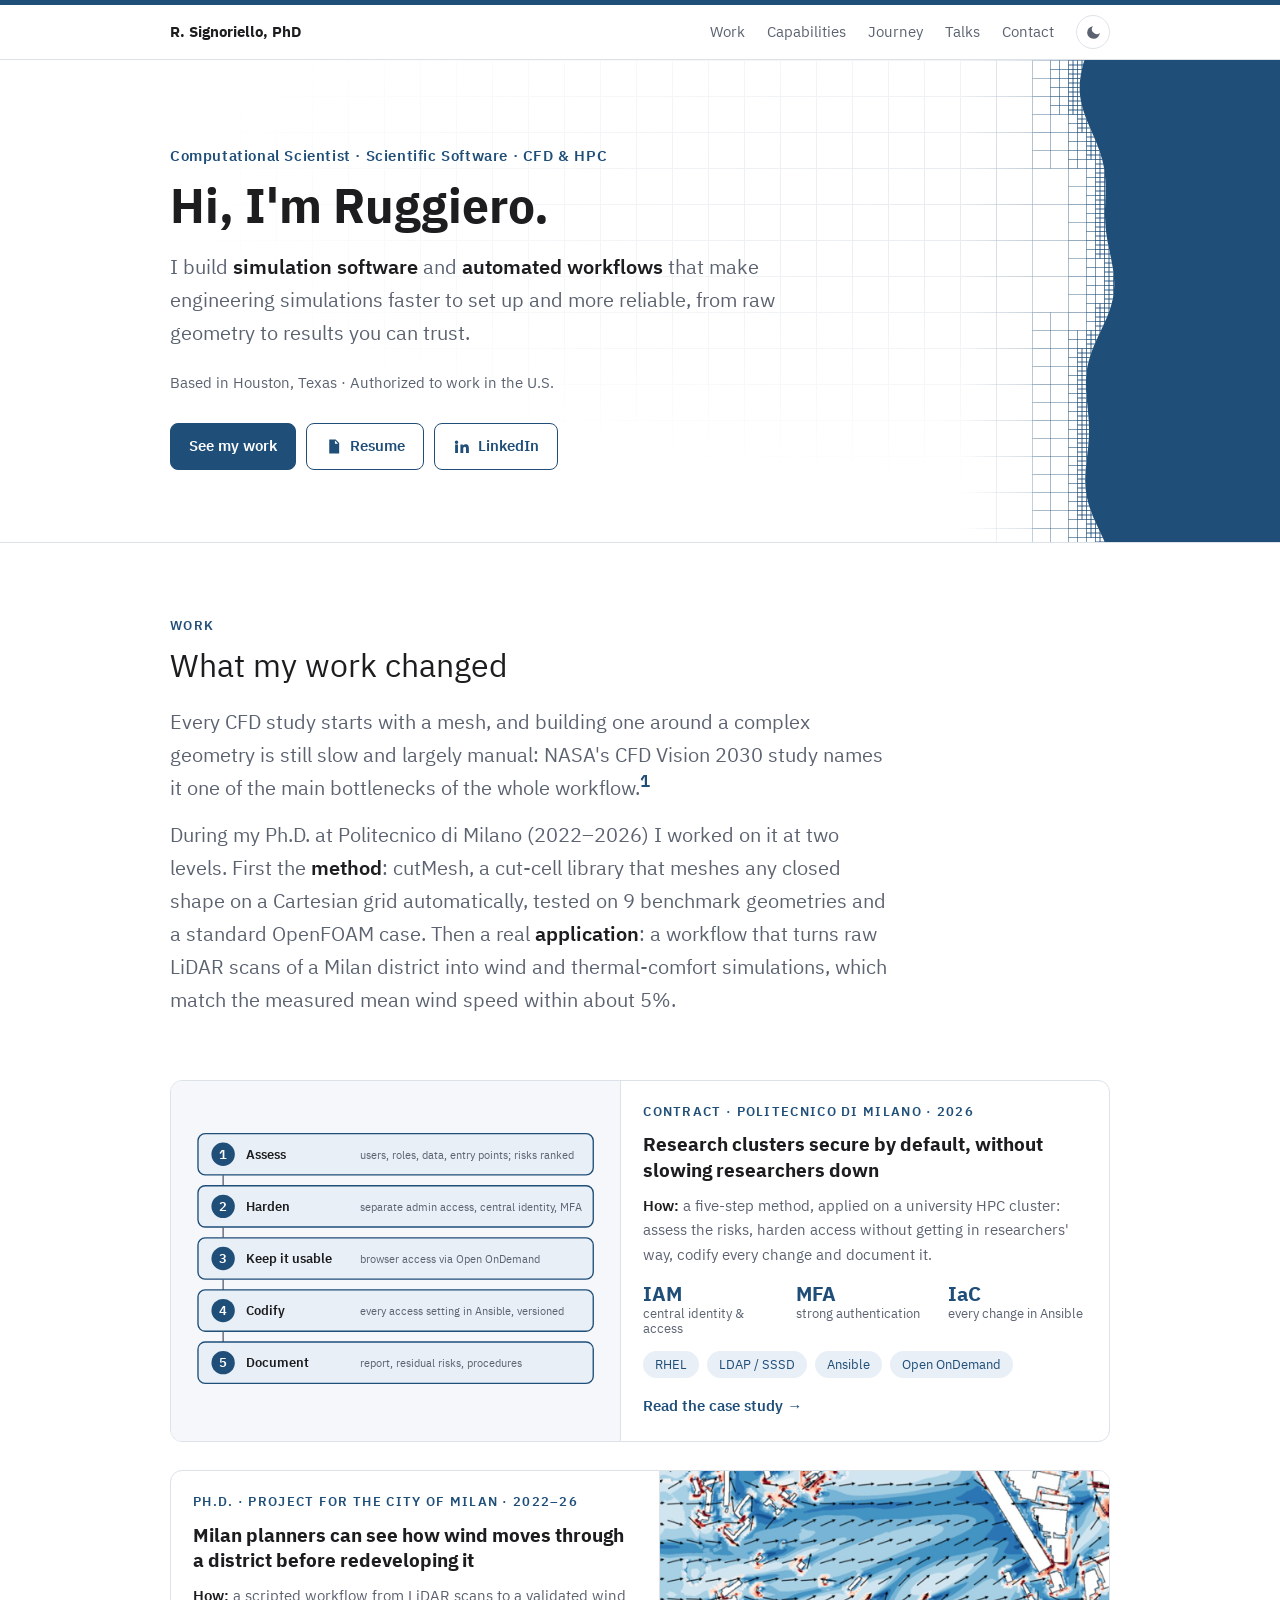
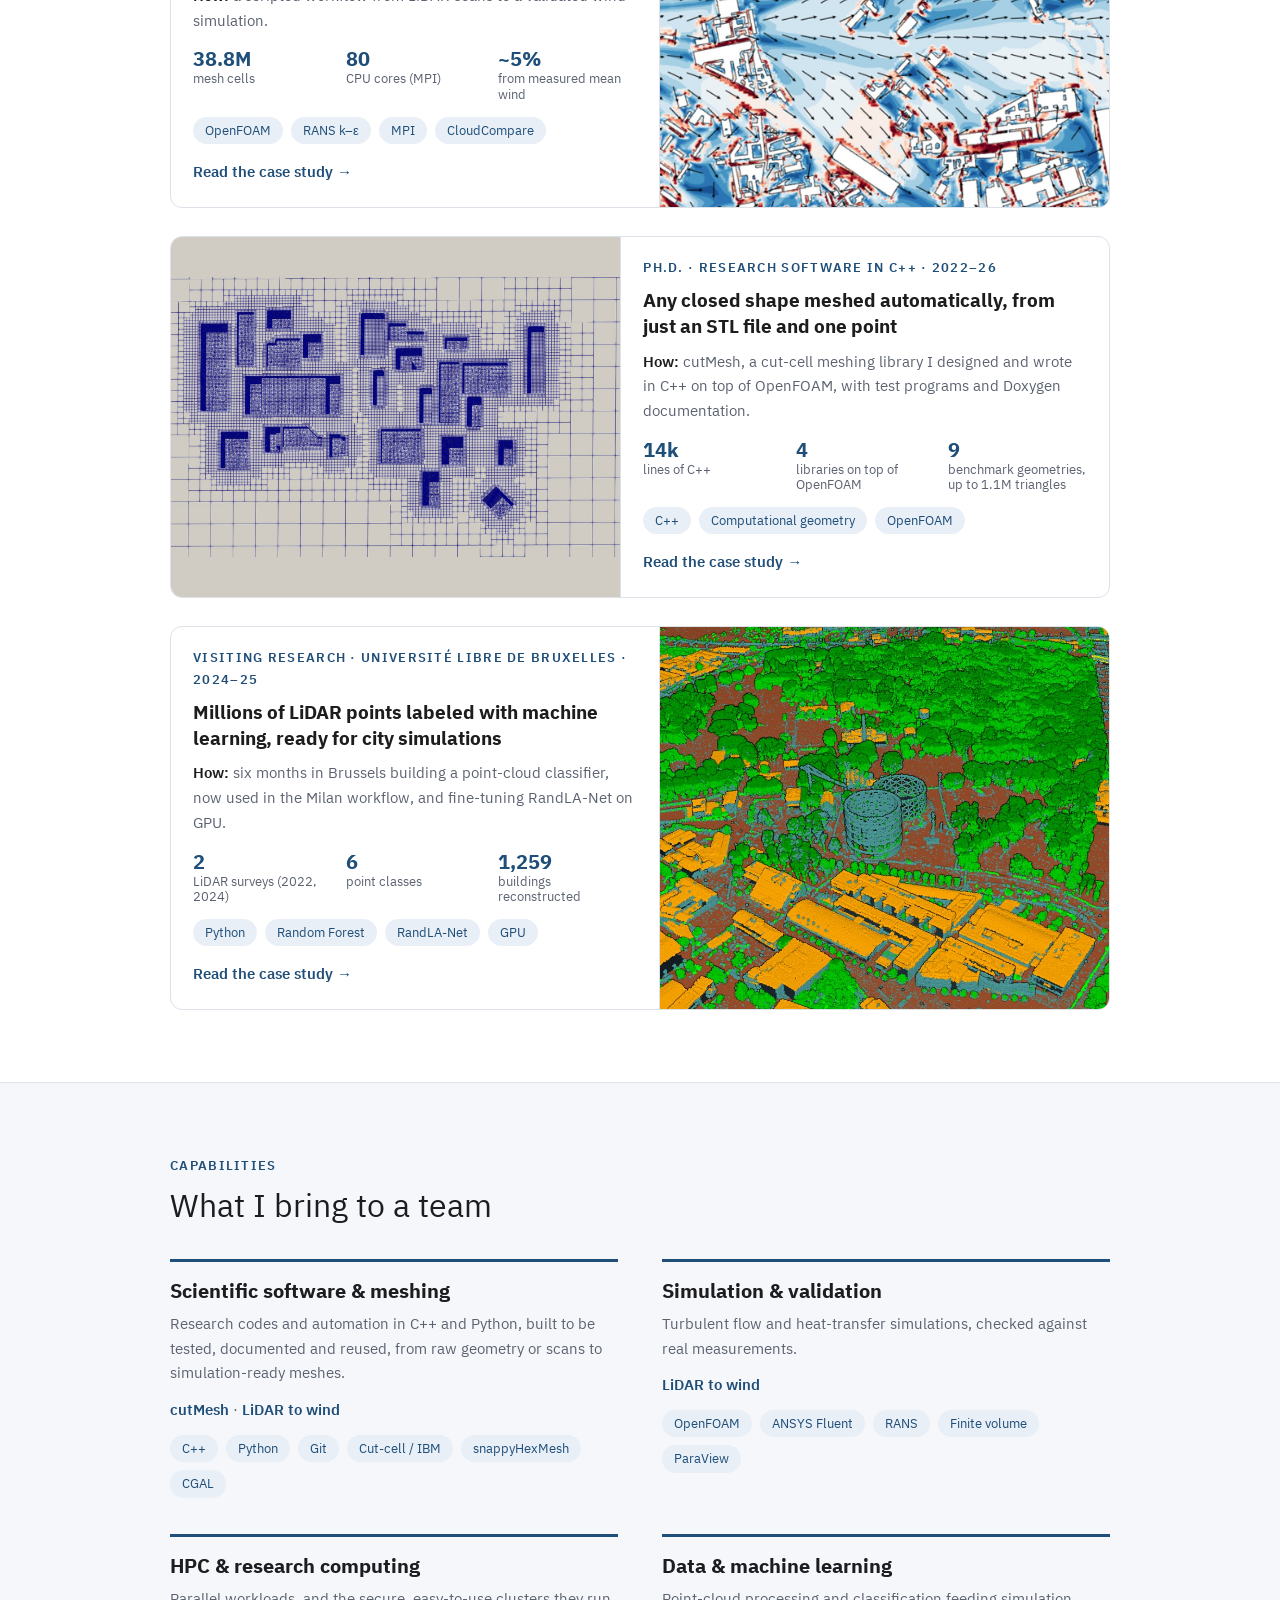
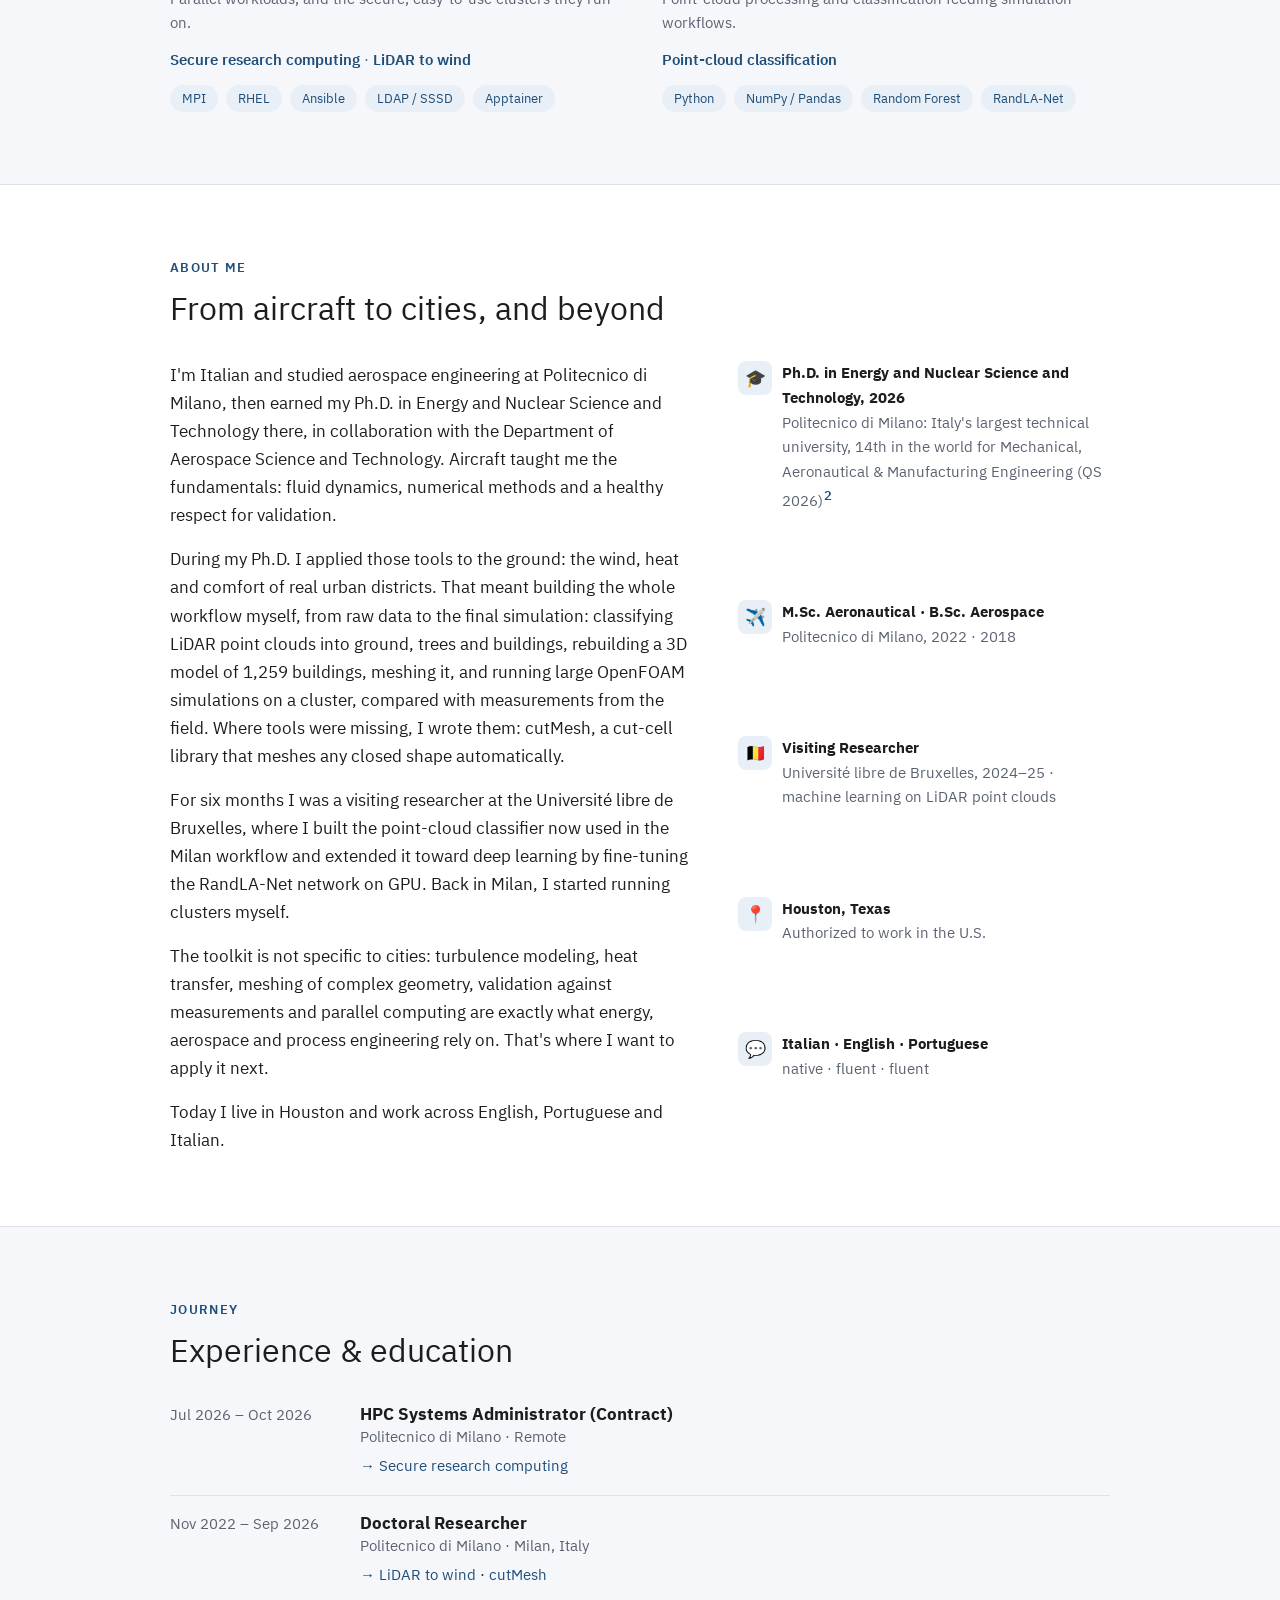
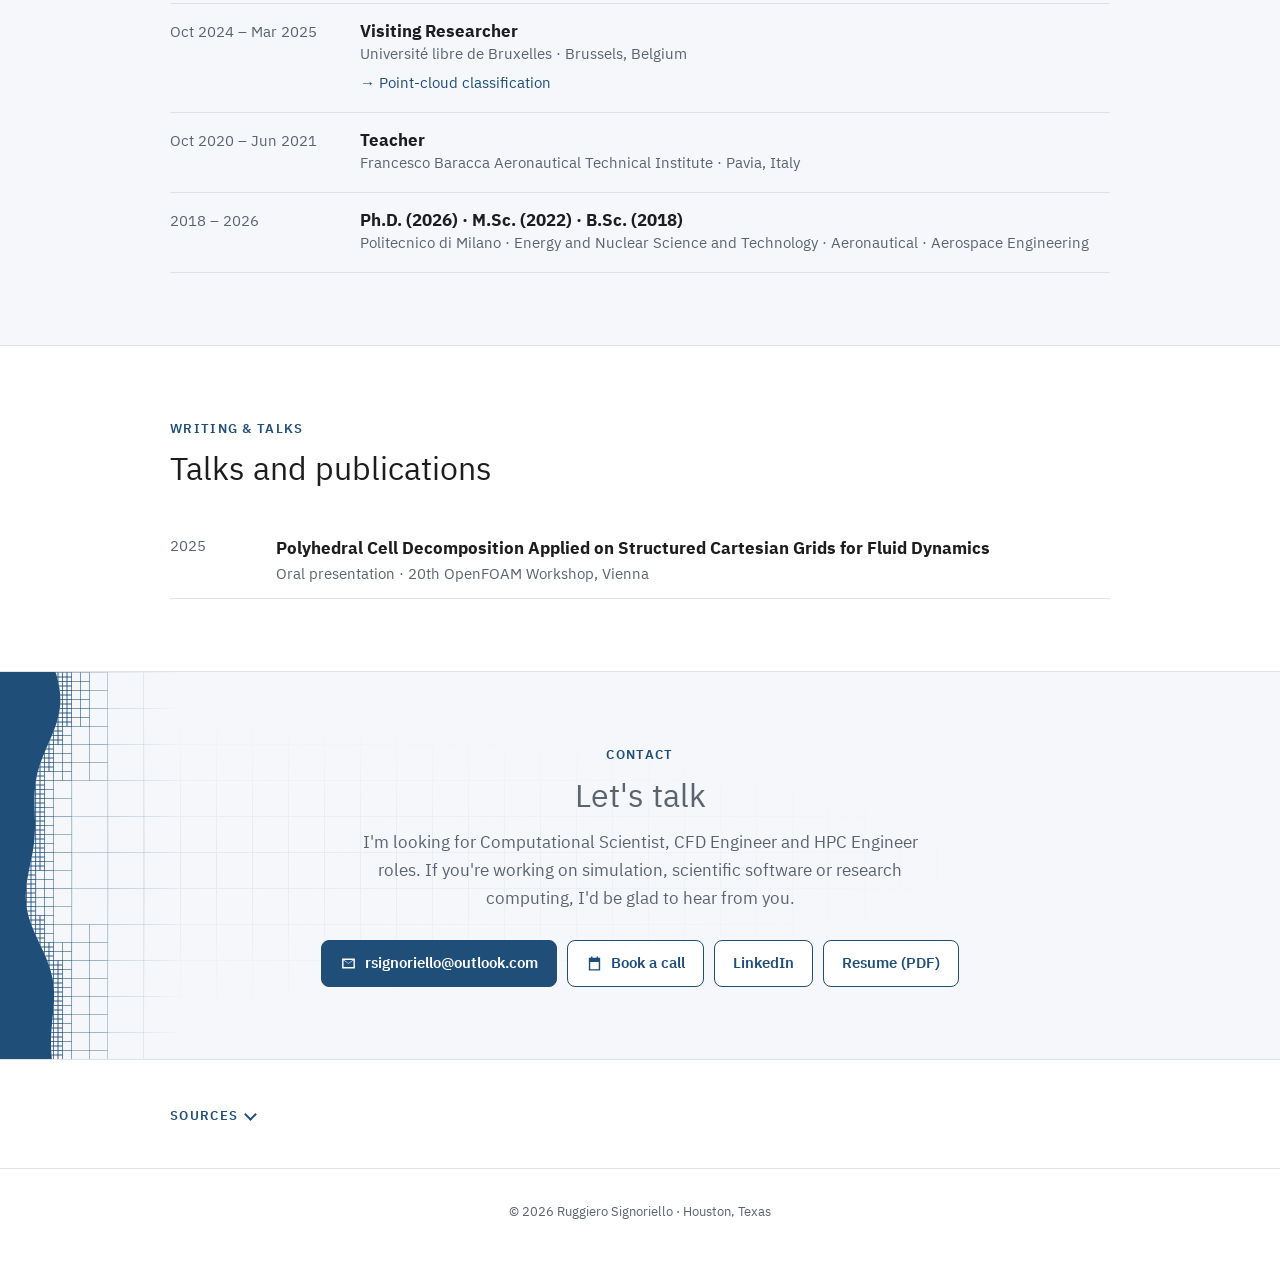
==== commit bb55dc74: "Personal website" ====
--- a/index.html
+++ b/index.html
@@ -3,260 +3,59 @@
 <head>
 <meta charset="utf-8">
 <meta name="viewport" content="width=device-width, initial-scale=1">
+<meta name="robots" content="noai, noimageai">
 <title>Ruggiero Signoriello, Ph.D.</title>
-<meta name="description" content="Ruggiero Signoriello, Ph.D. – Computational Scientist in CFD and HPC. Portfolio: cut-cell meshing, LiDAR-to-CFD urban wind simulation, machine learning on point clouds, HPC cluster engineering.">
+<meta name="description" content="Ruggiero Signoriello, Ph.D. – Computational Scientist in scientific software, CFD and HPC. I build simulation software and automated workflows that make engineering simulations faster to set up and more reliable, from raw geometry to results you can trust.">
 <meta property="og:title" content="Ruggiero Signoriello, Ph.D.">
-<meta property="og:description" content="Computational Scientist – CFD & HPC. Simulation software for turbulent flows and heat transfer, and the HPC systems it runs on.">
+<meta property="og:description" content="Ruggiero Signoriello, Ph.D. – Computational Scientist in scientific software, CFD and HPC. I build simulation software and automated workflows that make engineering simulations faster to set up and more reliable, from raw geometry to results you can trust.">
 <meta property="og:type" content="profile">
 <meta property="og:url" content="https://ruggiero.signoriello.dev/">
-<meta property="og:image" content="https://ruggiero.signoriello.dev/img/city.jpg">
+<meta property="og:image" content="https://ruggiero.signoriello.dev/img/goccia-card.jpg">
 <link rel="canonical" href="https://ruggiero.signoriello.dev/">
 <link rel="icon" href="data:image/svg+xml,%3Csvg xmlns='http://www.w3.org/2000/svg' viewBox='0 0 64 64'%3E%3Crect width='64' height='64' rx='12' fill='%231F4E79'/%3E%3Ctext x='32' y='42' font-family='Helvetica,Arial,sans-serif' font-size='28' font-weight='700' fill='white' text-anchor='middle'%3ERS%3C/text%3E%3C/svg%3E">
-<style>
-  :root {
-    --accent: #1F4E79;
-    --accent-2: #2f7bbf;
-    --accent-soft: #e8eff6;
-    --text: #1d1d1f;
-    --muted: #5b6270;
-    --line: #dde2e8;
-    --bg: #ffffff;
-    --bg-alt: #f5f7fa;
-    --on-accent: #ffffff;
-  }
-  @media (prefers-color-scheme: dark) {
-    :root {
-      --accent: #7fb2e0;
-      --accent-2: #a9cdef;
-      --accent-soft: #17283a;
-      --text: #e8eaed;
-      --muted: #a2a9b4;
-      --line: #2c333d;
-      --bg: #111418;
-      --bg-alt: #171b21;
-      --on-accent: #0d1720;
-    }
-  }
-  * { box-sizing: border-box; }
-  html { scroll-behavior: smooth; }
-  body {
-    margin: 0;
-    font-family: -apple-system, BlinkMacSystemFont, "Segoe UI", Helvetica, Arial, sans-serif;
-    font-size: 17px;
-    line-height: 1.65;
-    color: var(--text);
-    background: var(--bg);
-  }
-  a { color: var(--accent); }
-  img { max-width: 100%; display: block; }
-  .wrap { max-width: 980px; margin: 0 auto; padding: 0 20px; }
-
-  /* ---------- nav ---------- */
-  nav {
-    position: sticky; top: 0; z-index: 10;
-    background: color-mix(in srgb, var(--bg) 90%, transparent);
-    backdrop-filter: blur(8px);
-    border-bottom: 1px solid var(--line);
-  }
-  nav .wrap { display: flex; gap: 22px; align-items: center; height: 54px; }
-  nav a { color: var(--muted); text-decoration: none; font-size: 15px; white-space: nowrap; }
-  nav a:hover { color: var(--accent); }
-  nav .brand { color: var(--text); font-weight: 700; margin-right: auto; }
-
-  /* ---------- hero ---------- */
-  header {
-    position: relative; overflow: hidden;
-    padding: 84px 0 72px;
-    border-bottom: 1px solid var(--line);
-  }
-  header::before {            /* faint Cartesian grid: a nod to cut-cell meshing */
-    content: ""; position: absolute; inset: 0;
-    background-image:
-      linear-gradient(var(--line) 1px, transparent 1px),
-      linear-gradient(90deg, var(--line) 1px, transparent 1px);
-    background-size: 36px 36px;
-    mask-image: radial-gradient(ellipse at 85% 30%, #000 0%, transparent 60%);
-    -webkit-mask-image: radial-gradient(ellipse at 85% 30%, #000 0%, transparent 60%);
-    opacity: .8;
-  }
-  .hero { position: relative; display: grid; grid-template-columns: 1fr 200px; gap: 48px; align-items: center; }
-  .kicker { color: var(--accent); font-weight: 600; font-size: 15px; letter-spacing: .04em; margin: 0 0 10px; }
-  h1 { font-size: clamp(32px, 5.4vw, 48px); line-height: 1.1; margin: 0 0 18px; }
-  .lead { font-size: 20px; color: var(--muted); max-width: 620px; margin: 0 0 22px; }
-  .lead strong { color: var(--text); font-weight: 600; }
-  .meta { color: var(--muted); font-size: 15px; margin: 0 0 28px; }
-  .avatar {
-    width: 200px; height: 200px; border-radius: 50%;
-    background: var(--accent); color: var(--on-accent);
-    display: grid; place-items: center;
-    font-size: 64px; font-weight: 700; letter-spacing: .02em;
-    box-shadow: 0 0 0 8px var(--accent-soft);
-    overflow: hidden;
-  }
-  .avatar img { width: 100%; height: 100%; object-fit: cover; }
-  .avatar img ~ span { display: none; }
-
-  .buttons { display: flex; flex-wrap: wrap; gap: 10px; }
-  .btn {
-    display: inline-flex; align-items: center; gap: 8px;
-    padding: 10px 18px; border-radius: 8px; font-size: 15px; font-weight: 600;
-    text-decoration: none; border: 1px solid var(--accent); color: var(--accent);
-    background: var(--bg);
-  }
-  .btn.primary { background: var(--accent); color: var(--on-accent); }
-  .btn:hover { filter: brightness(1.1); }
-  .btn svg { width: 17px; height: 17px; fill: currentColor; }
-
-  /* ---------- sections ---------- */
-  section { padding: 72px 0; border-bottom: 1px solid var(--line); }
-  section.alt { background: var(--bg-alt); }
-  h2 {
-    font-size: 14px; letter-spacing: .12em; text-transform: uppercase;
-    color: var(--accent); margin: 0 0 10px;
-  }
-  .section-title { font-size: clamp(24px, 3.6vw, 32px); line-height: 1.2; margin: 0 0 34px; }
-  h3 { font-size: 20px; margin: 0; line-height: 1.3; }
-  p { margin: 0 0 16px; }
-
-  /* about */
-  .about { display: grid; grid-template-columns: 1.4fr 1fr; gap: 48px; }
-  .about p:last-child { margin-bottom: 0; }
-  .facts { list-style: none; padding: 0; margin: 0; display: grid; gap: 14px; }
-  .facts li { display: grid; grid-template-columns: 34px 1fr; gap: 10px; align-items: start; font-size: 15px; }
-  .facts .ico {
-    width: 34px; height: 34px; border-radius: 8px;
-    background: var(--accent-soft); color: var(--accent);
-    display: grid; place-items: center; font-size: 17px;
-  }
-  .facts b { display: block; font-size: 15px; }
-  .facts span { color: var(--muted); }
-
-  /* projects */
-  .project { display: grid; grid-template-columns: 1.15fr 1fr; gap: 40px; align-items: start; margin-bottom: 80px; }
-  .project:last-child { margin-bottom: 0; }
-  .project.flip > .media { order: 2; }
-  .media { display: grid; gap: 12px; }
-  .media figure {
-    margin: 0; background: #fff; border: 1px solid var(--line); border-radius: 12px; overflow: hidden;
-  }
-  .media figure img { width: 100%; height: auto; }
-  .media figcaption { font-size: 13px; color: #5b6270; padding: 8px 12px; border-top: 1px solid #e6e9ee; background: #fff; }
-  .media .pair { display: grid; grid-template-columns: 1fr 1fr; gap: 12px; }
-  .media .pair img { aspect-ratio: 1 / 1; object-fit: contain; }
-  .media img.contain { max-height: 300px; width: auto; margin: 0 auto; }
-  .tagline { color: var(--accent); font-weight: 600; font-size: 14px; letter-spacing: .04em; text-transform: uppercase; margin: 0 0 6px; }
-  .project h3 { font-size: 24px; margin-bottom: 12px; }
-  .label { font-weight: 700; font-size: 13px; text-transform: uppercase; letter-spacing: .08em; color: var(--muted); margin: 18px 0 4px; }
-  .project p { color: var(--text); }
-  .numbers { display: flex; flex-wrap: wrap; gap: 24px; margin: 20px 0; }
-  .numbers div { line-height: 1.2; }
-  .numbers b { display: block; font-size: 26px; color: var(--accent); }
-  .numbers span { font-size: 13px; color: var(--muted); }
-  .tags { display: flex; flex-wrap: wrap; gap: 8px; }
-  .tag { background: var(--accent-soft); color: var(--accent); border-radius: 999px; padding: 3px 12px; font-size: 13px; font-weight: 500; }
-
-  .diagram {
-    background: var(--bg); border: 1px solid var(--line); border-radius: 12px; padding: 24px;
-  }
-  .diagram svg { width: 100%; height: auto; display: block; }
-  .diagram .box { fill: var(--accent-soft); stroke: var(--accent); stroke-width: 1.5; }
-  .diagram .box.strong { fill: var(--accent); }
-  .diagram text { font-family: inherit; font-size: 13px; fill: var(--text); }
-  .diagram .t-on { fill: var(--on-accent); font-weight: 600; }
-  .diagram .t-mut { fill: var(--muted); font-size: 11px; }
-  .diagram .wire { stroke: var(--muted); stroke-width: 1.5; fill: none; }
-
-  /* research intro + notes */
-  .intro { max-width: 760px; color: var(--muted); margin: -14px 0 22px; }
-  .intro strong { color: var(--text); font-weight: 600; }
-  .note {
-    border-left: 3px solid var(--accent); background: var(--accent-soft);
-    padding: 10px 14px; border-radius: 0 8px 8px 0; font-size: 15px; margin: 0 0 16px;
-  }
-  .note b { color: var(--accent); }
-  .credit { font-size: 14px; color: var(--muted); margin: 16px 0 0; }
-  .intro sup a { text-decoration: none; font-weight: 600; }
-  .cite a { text-decoration: none; font-weight: 600; margin-left: 1px; }
-  .sources { padding: 40px 0; }
-  .sources h2 { margin-bottom: 14px; }
-  .sources ol { margin: 0; padding-left: 20px; font-size: 13px; color: var(--muted); }
-  .sources li { margin-bottom: 6px; }
-  .par { display: grid; grid-template-columns: repeat(3, 1fr); gap: 16px; margin: 0 0 14px; }
-  .par > div { background: var(--bg-alt); border: 1px solid var(--line); border-top: 3px solid var(--accent); border-radius: 10px; padding: 16px 18px; }
-  .par b { color: var(--accent); font-size: 13px; text-transform: uppercase; letter-spacing: .08em; }
-  .par p { margin: 6px 0 0; font-size: 15px; }
-  .par sup a { text-decoration: none; font-weight: 600; }
-  @media (max-width: 820px) { .par { grid-template-columns: 1fr; } }
-
-  /* timeline */
-  .timeline { position: relative; padding-left: 28px; }
-  .timeline::before { content: ""; position: absolute; left: 6px; top: 6px; bottom: 6px; width: 2px; background: var(--line); }
-  .step { position: relative; margin-bottom: 30px; }
-  .step:last-child { margin-bottom: 0; }
-  .step::before {
-    content: ""; position: absolute; left: -28px; top: 6px; width: 14px; height: 14px; border-radius: 50%;
-    background: var(--bg); border: 3px solid var(--accent);
-  }
-  .step.edu::before { border-color: var(--muted); }
-  .step .when { color: var(--muted); font-size: 14px; }
-  .step h3 { font-size: 18px; }
-  .step .where { color: var(--muted); font-size: 15px; margin: 0 0 6px; }
-  .step p { margin: 0; font-size: 15px; }
-
-  .skills { display: grid; grid-template-columns: repeat(auto-fit, minmax(220px, 1fr)); gap: 24px; }
-  .skills h3 { font-size: 15px; color: var(--muted); font-weight: 600; margin-bottom: 10px; }
-
-  /* contact */
-  .contact { text-align: center; }
-  .contact .section-title { margin-bottom: 14px; }
-  .contact p { color: var(--muted); max-width: 560px; margin: 0 auto 28px; }
-  .contact .buttons { justify-content: center; }
-
-  footer { padding: 32px 0 44px; color: var(--muted); font-size: 14px; text-align: center; }
-
-  @media (max-width: 820px) {
-    .hero { grid-template-columns: 1fr; gap: 28px; }
-    .avatar { width: 120px; height: 120px; font-size: 40px; order: -1; }
-    .about, .project { grid-template-columns: 1fr; gap: 28px; }
-    .project.flip > .media { order: 0; }
-    .project { margin-bottom: 64px; }
-  }
-  @media (max-width: 560px) {
-    body { font-size: 16px; }
-    header { padding: 48px 0 48px; }
-    .lead { font-size: 18px; }
-    section { padding: 56px 0; }
-    nav a:not(.brand):nth-child(n+4) { display: none; }
-  }
-</style>
+<script>
+  // apply the saved theme before the page is drawn (no flash of the wrong theme)
+  try { var t = localStorage.getItem("theme"); if (t) document.documentElement.dataset.theme = t; } catch (e) {}
+</script>
+<link rel="preload" href="fonts/IBMPlexSans-Regular-Latin1.woff2" as="font" type="font/woff2" crossorigin>
+<link rel="stylesheet" href="style.css">
 </head>
 <body>
 
 <nav>
   <div class="wrap">
-    <a class="brand" href="#top">R. Signoriello</a>
-    <a href="#projects">Projects</a>
-    <a href="#about">About</a>
+    <a class="brand" href="#top">R. Signoriello, PhD</a>
+    <a href="#work">Work</a>
+    <a href="#capabilities">Capabilities</a>
     <a href="#journey">Journey</a>
+    <a href="#talks">Talks</a>
     <a href="#contact">Contact</a>
+    <button class="theme-toggle" type="button" aria-label="Switch light/dark theme" title="Light / dark theme">
+      <svg class="moon" viewBox="0 0 24 24" aria-hidden="true"><path d="M21 12.8A9 9 0 1111.2 3a7 7 0 009.8 9.8z"/></svg>
+      <svg class="sun" viewBox="0 0 24 24" aria-hidden="true"><path d="M12 7a5 5 0 110 10 5 5 0 010-10zm0-5h0a1 1 0 011 1v2a1 1 0 01-2 0V3a1 1 0 011-1zm0 17a1 1 0 011 1v1a1 1 0 01-2 0v-1a1 1 0 011-1zM3 11h2a1 1 0 010 2H3a1 1 0 010-2zm16 0h2a1 1 0 010 2h-2a1 1 0 010-2zM5.6 4.2l1.4 1.4a1 1 0 01-1.4 1.4L4.2 5.6a1 1 0 011.4-1.4zm12.8 12.8l1.4 1.4a1 1 0 01-1.4 1.4l-1.4-1.4a1 1 0 011.4-1.4zM4.2 18.4l1.4-1.4a1 1 0 011.4 1.4l-1.4 1.4a1 1 0 01-1.4-1.4zM17 5.6l1.4-1.4a1 1 0 011.4 1.4L18.4 7A1 1 0 0117 5.6z"/></svg>
+    </button>
   </div>
 </nav>
 
 <header id="top">
+  <picture>
+    <source srcset="img/cutcell-band-dark.svg" media="(prefers-color-scheme: dark)">
+    <img class="band" src="img/cutcell-band.svg" alt="">
+  </picture>
+  <div class="band-fill"></div>
+  <div class="band-h" aria-hidden="true"></div>
   <div class="wrap hero">
     <div>
-      <p class="kicker">Computational Scientist · CFD &amp; HPC</p>
+      <p class="kicker">Computational Scientist · Scientific Software · CFD &amp; HPC</p>
       <h1>Hi, I'm Ruggiero.</h1>
       <p class="lead">
-        I build simulation software for <strong>turbulent flows and heat transfer</strong>:
-        I write the <strong>meshing code</strong>, run the <strong>simulations</strong> in parallel,
-        check them against <strong>real measurements</strong>, and keep the
-        <strong>HPC clusters</strong> they run on secure and easy to use.
+        I build <strong>simulation software</strong> and <strong>automated workflows</strong> that make engineering
+        simulations faster to set up and more reliable, from raw geometry to results you can trust.
       </p>
-      <p class="meta">Ph.D., Politecnico di Milano · Based in Houston, Texas · Authorized to work in the U.S.</p>
+      <p class="meta">Based in Houston, Texas · Authorized to work in the U.S.</p>
       <div class="buttons">
-        <a class="btn primary" data-goatcounter-click="hero-see-work" href="#projects">See my work</a>
-        <a class="btn" data-goatcounter-click="resume-download-hero" href="https://1drv.ms/b/c/a7333cfdc3301dc4/IQCNgrMZ49RrT6H_mQchV1GuAZQQ3a2IoS6JshKPGSijpZ8?e=QP8Ya2" target="_blank" rel="noopener">
+        <a class="btn primary" data-goatcounter-click="hero-see-work" href="#work">See my work</a>
+        <a class="btn" data-goatcounter-click="resume-download-hero" href="https://1drv.ms/b/c/a7333cfdc3301dc4/IQABKrg-Tx84Q465GuaP1Ry7AYAypZ0C0ugnFOhXBMoLWoY?download=1" data-resume target="_blank" rel="noopener">
           <svg viewBox="0 0 24 24" aria-hidden="true"><path d="M6 2h9l5 5v15H6V2zm8 1.5V8h4.5L14 3.5zM8 12h10v1.5H8V12zm0 3h10v1.5H8V15zm0 3h7v1.5H8V18z"/></svg>
           Resume
         </a>
@@ -274,274 +73,200 @@
   </div>
 </header>
 
-<!-- ======================= PROJECTS ======================= -->
-<section id="projects">
-  <div class="wrap">
-    <h2>Projects</h2>
-    <p class="section-title">Selected work</p>
-    <p class="intro">
-      One Ph.D. at Politecnico di Milano (2022–2026), on two levels: a general meshing <strong>method</strong>
-      and a real-world <strong>application</strong> in energy and the urban environment.
-    </p>
-    <div class="par" style="margin-bottom:56px">
-      <div><b>Problem</b>
-        <p>Building the mesh around a complex geometry is slow and largely manual: NASA's CFD Vision 2030
-        study names it one of the main bottlenecks of the CFD workflow.<sup><a href="#ref-1" id="cite-1">1</a></sup></p></div>
-      <div><b>Approach</b>
-        <p><strong>Method:</strong> cutMesh, an automated cut-cell mesh library.
-        <strong>Application:</strong> a workflow from raw LiDAR scans of a Milan district to wind and
-        thermal-comfort CFD.</p></div>
-      <div><b>Result</b>
-        <p>cutMesh tested on 9 benchmark geometries and a standard OpenFOAM case; the city simulation
-        matches the measured mean wind speed within about 5%.</p></div>
-    </div>
-
-    <!-- Project 1 -->
-    <article class="project flip">
-      <div class="media">
-        <figure>
-          <img src="img/cutmesh.jpg" alt="Cut-cell meshes generated by cutMesh around classic 3D test models: a dragon, a bunny, a statue and a cone" loading="lazy">
-          <figcaption>cutMesh on standard 3D test models from the Stanford 3D Scanning Repository<sup class="cite"><a href="#ref-3">3</a></sup></figcaption>
-        </figure>
-        <figure>
-          <img class="contain" src="img/motorbike.jpg" alt="Cut cells around the OpenFOAM motorbike geometry" loading="lazy">
-          <figcaption>Cut cells (yellow) around the standard OpenFOAM motorbike case</figcaption>
-        </figure>
-      </div>
-      <div>
-        <p class="tagline">The method · Research software in C++</p>
-        <h3>cutMesh: meshing any shape on a Cartesian grid</h3>
-        <p>
-          Cartesian grids are the fastest meshes to build and the simplest to solve on, but they don't fit
-          complex shapes, so most tools fall back on slow, hand-tuned body-fitted meshing. Cut-cell methods fix that by slicing the cells that
-          touch the surface into exact polyhedra.
-        </p>
-        <p class="label">What I built</p>
-        <p>
-          A polyhedral cut-cell meshing library written from scratch. It needs only a closed STL surface
-          and one point in the fluid. It handles multiple cuts per cell, multiple objects and non-manifold
-          geometry, and processes each cell independently so the work can be distributed.
-        </p>
-        <p class="label">Result</p>
-        <p>
-          Benchmarked on 9 reference geometries, from a simple 118-triangle cone to a detailed
-          1.1M-triangle 3D scan. I fitted a power-law runtime model and identified surface trimming as the main
-          cost driver, then tested the meshes end to end in OpenFOAM on its standard motorbike case.
-        </p>
-        <p class="label">Scope</p>
-        <p>
-          The input surface must be closed (watertight), and the grid must be fine enough that no surface
-          feature passes through a cell unresolved. Within those limits the cuts follow the STL surface exactly.
-        </p>
-        <p class="note">
-          <b>Presented</b> at the 20th OpenFOAM Workshop, Vienna, July 2025: <em>“Polyhedral Cell Decomposition
-          Applied on Structured Cartesian Grids for Fluid Dynamics”</em> (R. Signoriello, R. Mereu, F. Piscaglia).
-          The code is not public yet; I'm happy to walk through the algorithm and the benchmarks in a call.
-        </p>
-        <div class="numbers">
-          <div><b>9</b><span>benchmark geometries</span></div>
-          <div><b>1.1M</b><span>surface triangles max</span></div>
-          <div><b>2</b><span>inputs: STL + one point</span></div>
-        </div>
-        <div class="tags">
-          <span class="tag">C++</span><span class="tag">Computational geometry</span><span class="tag">Cut-cell methods</span>
-          <span class="tag">OpenFOAM</span><span class="tag">Performance profiling</span>
-        </div>
-      </div>
-    </article>
-
-    <!-- Project 2 -->
-    <article class="project">
-      <div class="media">
-        <figure>
-          <img src="img/city.jpg" alt="3D urban model of La Goccia park in Milan with ground, trees and buildings reconstructed from LiDAR" loading="lazy">
-          <figcaption>La Goccia, Milan: ground, tree canopies and buildings reconstructed from LiDAR</figcaption>
-        </figure>
-        <figure>
-          <img src="img/wind.jpg" alt="Wind speed fields around buildings: top, front and side views, with and without the mesh" loading="lazy">
-          <figcaption>Wind speed at the anemometer plane: top, front and side views, with the mesh below</figcaption>
-        </figure>
-        <figure>
-          <img src="img/mesh.jpg" alt="Cylindrical computational domain of the Milan district with buildings on the ground" loading="lazy">
-          <figcaption>Computational domain: 2.28 km radius, 570 m high, wind from 240°</figcaption>
-        </figure>
-      </div>
-      <div>
-        <p class="tagline">The application · Project for the City of Milan</p>
-        <h3>From LiDAR to wind: simulating a city district</h3>
-        <p>
-          La Goccia is a 0.46 km² urban woodland in north Milan, next to the Politecnico campus and
-          about to be redeveloped. Planners wanted to know how wind moves through it today, but
-          turning a real neighborhood into a simulation-ready model is usually slow, manual work.
-        </p>
-        <p class="label">What I built</p>
-        <p>
-          An end-to-end workflow, designed and run by me from raw data to the final simulation. LiDAR point
-          clouds from 2022 and 2024 are cleaned and classified into ground, vegetation and buildings with a model
-          trained on my own data; open-source tools then rebuild a watertight 3D model of 1,259 buildings,
-          156 of them at high detail. The model is meshed and simulated in OpenFOAM (steady RANS, k–ε) with an
-          atmospheric boundary layer derived from Linate airport wind data. cutMesh was developed and tested
-          separately; integrating it into this workflow is ongoing.
-        </p>
-        <p class="label">Result</p>
-        <p>
-          Compared with 740 ten-minute samples from an on-site anemometer at 48 m (Jan 2024 – Aug 2025),
-          the simulated mean wind speed is about 5% below the measured one: 1.60 vs. 1.69 m/s, a bias of −0.09 m/s.
-          The workflow was then extended to a multi-region RANS thermal-comfort analysis of the district.
-        </p>
-        <p class="note">
-          The RMSE of 1.26 m/s reflects gust-to-gust variability: a steady RANS model predicts the mean
-          flow, not the fluctuations, which would require unsteady approaches such as URANS or LES.
-        </p>
-        <div class="numbers">
-          <div><b>38.8M</b><span>mesh cells</span></div>
-          <div><b>80</b><span>CPU cores (MPI)</span></div>
-          <div><b>−0.09 m/s</b><span>bias on mean wind speed</span></div>
-        </div>
-        <div class="tags">
-          <span class="tag">OpenFOAM</span><span class="tag">RANS k–ε</span>
-          <span class="tag">CloudCompare</span><span class="tag">MPI</span><span class="tag">ParaView</span>
-        </div>
-      </div>
-    </article>
-
-    <!-- Project 3 -->
-    <article class="project flip">
-      <div class="media">
-        <figure>
-          <img src="img/lidar.jpg" alt="Classified LiDAR point cloud of La Goccia: vegetation in green, buildings in orange, ground in brown" loading="lazy">
-          <figcaption>Classified 2022 LiDAR survey: vegetation, buildings, ground</figcaption>
-        </figure>
-      </div>
-      <div>
-        <p class="tagline">Visiting research · Université libre de Bruxelles</p>
-        <h3>Teaching a model to read point clouds</h3>
-        <p>
-          Before a city can be simulated, every one of its millions of LiDAR points has to be labeled:
-          is it ground, a tree or a building? Doing that by hand doesn't scale.
-        </p>
-        <p class="label">What I built</p>
-        <p>
-          During six months in Brussels (Oct 2024 – Mar 2025) I built a semi-automatic Random Forest classifier
-          on geometric features (height, intensity, planarity, sphericity, PCA anisotropy), now used in the
-          Milan workflow, and started fine-tuning the RandLA-Net deep network on my own labeled Milan data, on GPU.
-        </p>
-        <p class="note">
-          <b>In progress.</b> I'm re-running the RandLA-Net evaluation with a train/test split that removes
-          the bias between tall and low buildings, so the accuracy reflects truly unseen areas.
-        </p>
-        <div class="numbers">
-          <div><b>2</b><span>LiDAR surveys (2022, 2024)</span></div>
-          <div><b>6</b><span>point classes</span></div>
-          <div><b>1,259</b><span>buildings reconstructed</span></div>
-        </div>
-        <div class="tags">
-          <span class="tag">Python</span><span class="tag">Random Forest</span><span class="tag">RandLA-Net</span>
-          <span class="tag">3DMASC</span><span class="tag">CGAL</span><span class="tag">QGIS</span>
-        </div>
-        <p class="credit">The classified point clouds feed the geometry step of the city-of-Milan workflow above.</p>
-      </div>
-    </article>
-
-    <!-- Project 4 -->
-    <article class="project">
-      <div class="media">
-        <div class="diagram" role="img" aria-label="Cluster access architecture: researchers log in through Open OnDemand with single sign-on or SSH with two-factor authentication, an isolated admin node, LDAP directory and Ansible-managed compute nodes">
+<!-- ======================= WORK ======================= -->
+<!-- Featured: at most 4 cards, newest first. A new project goes in at the top; the
+     oldest moves down to "Earlier work". Every card has the same parts: context · years,
+     title, one-line problem, 3 numbers, tags, link to its own page. -->
+<section id="work">
+  <div class="wrap">
+    <h2>Work</h2>
+    <p class="section-title">What my work changed</p>
+    <!-- The story behind the work: to be rewritten -->
+    <div class="story">
+      <p>
+        Every CFD study starts with a mesh, and building one around a complex geometry is still slow and
+        largely manual: NASA's CFD Vision 2030 study names it one of the main bottlenecks of the whole
+        workflow.<sup><a href="#ref-1" id="cite-1">1</a></sup>
+      </p>
+      <p>
+        During my Ph.D. at Politecnico di Milano (2022–2026) I worked on it at two levels. First the
+        <strong>method</strong>: cutMesh, a cut-cell library that meshes any closed shape on a Cartesian
+        grid automatically, tested on 9 benchmark geometries and a standard OpenFOAM case. Then a real
+        <strong>application</strong>: a workflow that turns raw LiDAR scans of a Milan district into wind
+        and thermal-comfort simulations, which match the measured mean wind speed within about 5%.
+      </p>
+    </div>
+
+    <div class="cards">
+
+      <a class="card" href="projects/cluster.html">
+        <div class="thumb schematic" aria-hidden="true">
           <svg viewBox="0 0 460 300">
-            <rect class="box" x="10" y="20" width="130" height="44" rx="8"/>
-            <text x="75" y="47" text-anchor="middle">Researchers</text>
-            <rect class="box" x="170" y="10" width="130" height="30" rx="6"/>
-            <text x="235" y="30" text-anchor="middle">Open OnDemand</text>
-            <rect class="box" x="170" y="46" width="130" height="30" rx="6"/>
-            <text x="235" y="66" text-anchor="middle">SSH + 2FA</text>
-            <path class="wire" d="M140 42 H170 M155 42 V25 H170 M155 42 V61 H170"/>
-            <text class="t-mut" x="235" y="92" text-anchor="middle">OIDC single sign-on</text>
-
-            <rect class="box strong" x="320" y="18" width="130" height="50" rx="8"/>
-            <text class="t-on" x="385" y="40" text-anchor="middle">Login node</text>
-            <text class="t-on" x="385" y="56" text-anchor="middle" style="font-weight:400;font-size:11px">SSSD</text>
-            <path class="wire" d="M300 25 H310 V43 H320 M300 61 H310 V43"/>
-
-            <rect class="box" x="320" y="120" width="130" height="44" rx="8"/>
-            <text x="385" y="140" text-anchor="middle">389-DS LDAP</text>
-            <text class="t-mut" x="385" y="155" text-anchor="middle">800+ accounts</text>
-            <path class="wire" d="M385 68 V120"/>
-
-            <rect class="box" x="10" y="120" width="160" height="44" rx="8"/>
-            <text x="90" y="140" text-anchor="middle">Admin node</text>
-            <text class="t-mut" x="90" y="155" text-anchor="middle">isolated, key-only</text>
-
-            <rect class="box" x="170" y="220" width="280" height="56" rx="8"/>
-            <text x="310" y="244" text-anchor="middle">Compute nodes</text>
-            <text class="t-mut" x="310" y="262" text-anchor="middle">MPI · Apptainer</text>
-            <path class="wire" d="M385 164 V220"/>
-
-            <rect class="box" x="10" y="220" width="130" height="56" rx="8"/>
-            <text x="75" y="244" text-anchor="middle">Ansible</text>
-            <text class="t-mut" x="75" y="262" text-anchor="middle">versioned config</text>
-            <path class="wire" d="M90 164 V220 M140 248 H170"/>
+            <rect x="10" y="8" width="440" height="46" rx="8" fill="var(--accent-soft)" stroke="var(--accent)" stroke-width="1.5"/>
+            <circle cx="38" cy="31" r="13" fill="var(--brand)"/><text x="38" y="36" font-size="14" font-weight="600" fill="#fff" text-anchor="middle">1</text>
+            <text x="64" y="36" font-size="15" font-weight="600" fill="var(--text)">Assess</text>
+            <text x="190" y="36" font-size="12" fill="var(--muted)">users, roles, data, entry points; risks ranked</text>
+            <path stroke="var(--muted)" stroke-width="1.5" fill="none" d="M38 54 V66"/>
+            <rect x="10" y="66" width="440" height="46" rx="8" fill="var(--accent-soft)" stroke="var(--accent)" stroke-width="1.5"/>
+            <circle cx="38" cy="89" r="13" fill="var(--brand)"/><text x="38" y="94" font-size="14" font-weight="600" fill="#fff" text-anchor="middle">2</text>
+            <text x="64" y="94" font-size="15" font-weight="600" fill="var(--text)">Harden</text>
+            <text x="190" y="94" font-size="12" fill="var(--muted)">separate admin access, central identity, MFA</text>
+            <path stroke="var(--muted)" stroke-width="1.5" fill="none" d="M38 112 V124"/>
+            <rect x="10" y="124" width="440" height="46" rx="8" fill="var(--accent-soft)" stroke="var(--accent)" stroke-width="1.5"/>
+            <circle cx="38" cy="147" r="13" fill="var(--brand)"/><text x="38" y="152" font-size="14" font-weight="600" fill="#fff" text-anchor="middle">3</text>
+            <text x="64" y="152" font-size="15" font-weight="600" fill="var(--text)">Keep it usable</text>
+            <text x="190" y="152" font-size="12" fill="var(--muted)">browser access via Open OnDemand</text>
+            <path stroke="var(--muted)" stroke-width="1.5" fill="none" d="M38 170 V182"/>
+            <rect x="10" y="182" width="440" height="46" rx="8" fill="var(--accent-soft)" stroke="var(--accent)" stroke-width="1.5"/>
+            <circle cx="38" cy="205" r="13" fill="var(--brand)"/><text x="38" y="210" font-size="14" font-weight="600" fill="#fff" text-anchor="middle">4</text>
+            <text x="64" y="210" font-size="15" font-weight="600" fill="var(--text)">Codify</text>
+            <text x="190" y="210" font-size="12" fill="var(--muted)">every access setting in Ansible, versioned</text>
+            <path stroke="var(--muted)" stroke-width="1.5" fill="none" d="M38 228 V240"/>
+            <rect x="10" y="240" width="440" height="46" rx="8" fill="var(--accent-soft)" stroke="var(--accent)" stroke-width="1.5"/>
+            <circle cx="38" cy="263" r="13" fill="var(--brand)"/><text x="38" y="268" font-size="14" font-weight="600" fill="#fff" text-anchor="middle">5</text>
+            <text x="64" y="268" font-size="15" font-weight="600" fill="var(--text)">Document</text>
+            <text x="190" y="268" font-size="12" fill="var(--muted)">report, residual risks, procedures</text>
           </svg>
         </div>
-      </div>
-      <div>
-        <p class="tagline">Current role · Politecnico di Milano</p>
-        <h3>Modernizing a research HPC cluster</h3>
-        <p>
-          A university cluster shared by hundreds of researchers still relied on NIS, a legacy
-          protocol that sends identity data unencrypted, and on terminal-only access.
-        </p>
-        <p class="label">What I did</p>
-        <p>
-          Migrated all user accounts to a 389-DS LDAP directory with SSSD on every node. Moved admin
-          services to an isolated, key-only node and enforced two-factor authentication. Deployed
-          Open OnDemand with single sign-on, so researchers can use the cluster from a web browser. Every
-          access setting lives in Ansible playbooks, so any node can be rebuilt to a known, audited state.
-        </p>
-        <div class="numbers">
-          <div><b>800+</b><span>accounts migrated</span></div>
-          <div><b>2FA</b><span>on external access</span></div>
-          <div><b>100%</b><span>access config in Ansible</span></div>
+        <div class="body">
+          <p class="tagline">Contract · Politecnico di Milano · 2026</p>
+          <h3>Research clusters secure by default, without slowing researchers down</h3>
+          <p class="problem"><b>How:</b> a five-step method, applied on a university HPC cluster: assess the risks, harden access without getting in researchers' way, codify every change and document it.</p>
+          <div class="numbers">
+            <div><b>IAM</b><span>central identity &amp; access</span></div>
+            <div><b>MFA</b><span>strong authentication</span></div>
+            <div><b>IaC</b><span>every change in Ansible</span></div>
+          </div>
+          <div class="tags"><span class="tag">RHEL</span><span class="tag">LDAP / SSSD</span><span class="tag">Ansible</span><span class="tag">Open OnDemand</span></div>
+          <span class="more">Read the case study →</span>
         </div>
-        <div class="tags">
-          <span class="tag">RHEL</span><span class="tag">LDAP / SSSD</span><span class="tag">Ansible</span>
-          <span class="tag">Open OnDemand</span><span class="tag">OIDC</span><span class="tag">Security</span>
+      </a>
+
+      <a class="card" href="projects/wind.html">
+        <div class="thumb"><img src="img/goccia-card.jpg" alt="Simulated wind speed and direction between the buildings of a Milan district at pedestrian height" loading="lazy"></div>
+        <div class="body">
+          <p class="tagline">Ph.D. · Project for the City of Milan · 2022–26</p>
+          <h3>Milan planners can see how wind moves through a district before redeveloping it</h3>
+          <p class="problem"><b>How:</b> a scripted workflow from LiDAR scans to a validated wind simulation.</p>
+          <div class="numbers">
+            <div><b>38.8M</b><span>mesh cells</span></div>
+            <div><b>80</b><span>CPU cores (MPI)</span></div>
+            <div><b>~5%</b><span>from measured mean wind</span></div>
+          </div>
+          <div class="tags"><span class="tag">OpenFOAM</span><span class="tag">RANS k–ε</span><span class="tag">MPI</span><span class="tag">CloudCompare</span></div>
+          <span class="more">Read the case study →</span>
         </div>
-      </div>
-    </article>
+      </a>
+
+      <a class="card" href="projects/cutmesh.html">
+        <div class="thumb" style="background:#d0ccc3"><img src="img/cutmesh.jpg" style="object-fit:contain" alt="Cut-cell mesh generated by cutMesh around a group of buildings, plan view" loading="lazy"></div>
+        <div class="body">
+          <p class="tagline">Ph.D. · Research software in C++ · 2022–26</p>
+          <h3>Any closed shape meshed automatically, from just an STL file and one point</h3>
+          <p class="problem"><b>How:</b> cutMesh, a cut-cell meshing library I designed and wrote in C++ on top of OpenFOAM, with test programs and Doxygen documentation.</p>
+          <div class="numbers">
+            <div><b>14k</b><span>lines of C++</span></div>
+            <div><b>4</b><span>libraries on top of OpenFOAM</span></div>
+            <div><b>9</b><span>benchmark geometries, up to 1.1M triangles</span></div>
+          </div>
+          <div class="tags"><span class="tag">C++</span><span class="tag">Computational geometry</span><span class="tag">OpenFOAM</span></div>
+          <span class="more">Read the case study →</span>
+        </div>
+      </a>
+
+      <a class="card" href="projects/pointclouds.html">
+        <div class="thumb"><img src="img/lidar-card.jpg" alt="Classified LiDAR point cloud of La Goccia: vegetation, buildings, ground" loading="lazy"></div>
+        <div class="body">
+          <p class="tagline">Visiting research · Université libre de Bruxelles · 2024–25</p>
+          <h3>Millions of LiDAR points labeled with machine learning, ready for city simulations</h3>
+          <p class="problem"><b>How:</b> six months in Brussels building a point-cloud classifier, now used in the Milan workflow, and fine-tuning RandLA-Net on GPU.</p>
+          <div class="numbers">
+            <div><b>2</b><span>LiDAR surveys (2022, 2024)</span></div>
+            <div><b>6</b><span>point classes</span></div>
+            <div><b>1,259</b><span>buildings reconstructed</span></div>
+          </div>
+          <div class="tags"><span class="tag">Python</span><span class="tag">Random Forest</span><span class="tag">RandLA-Net</span><span class="tag">GPU</span></div>
+          <span class="more">Read the case study →</span>
+        </div>
+      </a>
+    </div>
+
+  </div>
+</section>
+
+<!-- ======================= CAPABILITIES ======================= -->
+<!-- What I can do, each area backed by links to the projects that prove it.
+     Replaces the Toolbox: the tools now sit under the capability they serve. -->
+<section id="capabilities" class="alt">
+  <div class="wrap">
+    <h2>Capabilities</h2>
+    <p class="section-title">What I bring to a team</p>
+    <div class="caps">
+      <div class="cap">
+        <h3>Scientific software &amp; meshing</h3>
+        <p>Research codes and automation in C++ and Python, built to be tested, documented and reused, from raw geometry or scans to simulation-ready meshes.</p>
+        <p class="proof"><a href="projects/cutmesh.html">cutMesh</a><a href="projects/wind.html">LiDAR to wind</a></p>
+        <div class="tags"><span class="tag">C++</span><span class="tag">Python</span><span class="tag">Git</span><span class="tag">Cut-cell / IBM</span><span class="tag">snappyHexMesh</span><span class="tag">CGAL</span></div>
+      </div>
+      <div class="cap">
+        <h3>Simulation &amp; validation</h3>
+        <p>Turbulent flow and heat-transfer simulations, checked against real measurements.</p>
+        <p class="proof"><a href="projects/wind.html">LiDAR to wind</a></p>
+        <div class="tags"><span class="tag">OpenFOAM</span><span class="tag">ANSYS Fluent</span><span class="tag">RANS</span><span class="tag">Finite volume</span><span class="tag">ParaView</span></div>
+      </div>
+      <div class="cap">
+        <h3>HPC &amp; research computing</h3>
+        <p>Parallel workloads, and the secure, easy-to-use clusters they run on.</p>
+        <p class="proof"><a href="projects/cluster.html">Secure research computing</a><a href="projects/wind.html">LiDAR to wind</a></p>
+        <div class="tags"><span class="tag">MPI</span><span class="tag">RHEL</span><span class="tag">Ansible</span><span class="tag">LDAP / SSSD</span><span class="tag">Apptainer</span></div>
+      </div>
+      <div class="cap">
+        <h3>Data &amp; machine learning</h3>
+        <p>Point-cloud processing and classification feeding simulation workflows.</p>
+        <p class="proof"><a href="projects/pointclouds.html">Point-cloud classification</a></p>
+        <div class="tags"><span class="tag">Python</span><span class="tag">NumPy / Pandas</span><span class="tag">Random Forest</span><span class="tag">RandLA-Net</span></div>
+      </div>
+    </div>
   </div>
 </section>
 
 <!-- ======================= ABOUT ======================= -->
-<section id="about" class="alt">
+<section id="about">
   <div class="wrap">
     <h2>About me</h2>
     <p class="section-title">From aircraft to cities, and beyond</p>
     <div class="about">
       <div>
         <p>
-          I'm Italian and studied aerospace engineering at Politecnico di Milano, from my bachelor's
-          to my Ph.D. in Energy and Aeronautical Sciences. Aircraft taught me the fundamentals:
+          I'm Italian and studied aerospace engineering at Politecnico di Milano, then earned my Ph.D.
+          in Energy and Nuclear Science and Technology there, in collaboration with the Department of
+          Aerospace Science and Technology. Aircraft taught me the fundamentals:
           fluid dynamics, numerical methods and a healthy respect for validation.
         </p>
         <p>
           During my Ph.D. I applied those tools to the ground: the wind, heat and comfort of real
-          urban districts. That meant building whatever was missing along the way: a meshing library,
-          a machine-learning pipeline for LiDAR, and the know-how to run large simulations on a cluster.
-          Eventually I started running clusters myself.
+          urban districts. That meant building the whole workflow myself, from raw data to the final
+          simulation: classifying LiDAR point clouds into ground, trees and buildings, rebuilding a 3D
+          model of 1,259 buildings, meshing it, and running large OpenFOAM simulations on a cluster,
+          compared with measurements from the field. Where tools were missing, I wrote them:
+          cutMesh, a cut-cell library that meshes any closed shape automatically.
+        </p>
+        <p>
+          For six months I was a visiting researcher at the Université libre de Bruxelles, where I built
+          the point-cloud classifier now used in the Milan workflow and extended it toward deep learning by
+          fine-tuning the RandLA-Net network on GPU. Back in Milan, I started running clusters myself.
         </p>
         <p>
           The toolkit is not specific to cities: turbulence modeling, heat transfer, meshing of complex
           geometry, validation against measurements and parallel computing are exactly what energy,
           aerospace and process engineering rely on. That's where I want to apply it next.
         </p>
-        <p>
-          Today I live in Houston and work across English, Portuguese and Italian.
-        </p>
+        <p>Today I live in Houston and work across English, Portuguese and Italian.</p>
       </div>
       <ul class="facts">
-        <li><span class="ico">🎓</span><div><b>Ph.D. in Energy &amp; Aeronautical Sciences, 2026</b><span>Politecnico di Milano: Italy's largest technical university, 14th in the world for Mechanical, Aeronautical &amp; Manufacturing Engineering (QS 2026)<sup class="cite"><a href="#ref-2">2</a></sup></span></div></li>
+        <li><span class="ico">🎓</span><div><b>Ph.D. in Energy and Nuclear Science and Technology, 2026</b><span>Politecnico di Milano: Italy's largest technical university, 14th in the world for Mechanical, Aeronautical &amp; Manufacturing Engineering (QS 2026)<sup class="cite"><a href="#ref-2">2</a></sup></span></div></li>
         <li><span class="ico">✈️</span><div><b>M.Sc. Aeronautical · B.Sc. Aerospace</b><span>Politecnico di Milano, 2022 · 2018</span></div></li>
-        <li><span class="ico">🇧🇪</span><div><b>Visiting Researcher</b><span>Université libre de Bruxelles, 2024–25</span></div></li>
+        <li><span class="ico">🇧🇪</span><div><b>Visiting Researcher</b><span>Université libre de Bruxelles, 2024–25 · machine learning on LiDAR point clouds</span></div></li>
         <li><span class="ico">📍</span><div><b>Houston, Texas</b><span>Authorized to work in the U.S.</span></div></li>
         <li><span class="ico">💬</span><div><b>Italian · English · Portuguese</b><span>native · fluent · fluent</span></div></li>
       </ul>
@@ -550,90 +275,58 @@
 </section>
 
 <!-- ======================= JOURNEY ======================= -->
+<!-- Compact history, newest first; each role links to its projects -->
 <section id="journey" class="alt">
   <div class="wrap">
     <h2>Journey</h2>
     <p class="section-title">Experience &amp; education</p>
-    <div class="timeline">
-      <div class="step">
-        <div class="when">Jul 2026 – Present</div>
-        <h3>HPC Systems Administrator (Contract)</h3>
-        <p class="where">Politecnico di Milano · Remote</p>
-        <p>Identity management, access security and web access for a shared research cluster.</p>
-      </div>
-      <div class="step">
-        <div class="when">Nov 2022 – Sep 2026</div>
-        <h3>Doctoral Researcher</h3>
-        <p class="where">Politecnico di Milano · Milan, Italy</p>
-        <p>LiDAR-to-CFD workflow, the cutMesh meshing library, and urban wind and thermal-comfort simulations compared with field measurements.</p>
-      </div>
-      <div class="step">
-        <div class="when">Jul 2025</div>
-        <h3>Oral presentation, 20th OpenFOAM Workshop</h3>
-        <p class="where">Vienna, Austria</p>
-        <p>“Polyhedral Cell Decomposition Applied on Structured Cartesian Grids for Fluid Dynamics”.</p>
-      </div>
-      <div class="step">
-        <div class="when">Oct 2024 – Mar 2025</div>
-        <h3>Visiting Researcher</h3>
-        <p class="where">Université libre de Bruxelles · Brussels, Belgium</p>
-        <p>Machine learning for LiDAR point-cloud segmentation.</p>
-      </div>
-      <div class="step">
-        <div class="when">Oct 2020 – Jun 2021</div>
-        <h3>Teacher</h3>
-        <p class="where">Francesco Baracca Aeronautical Technical Institute · Pavia, Italy</p>
-        <p>Mechanics, Physics and Electrical Technology for 3 classes.</p>
-      </div>
-      <div class="step edu">
-        <div class="when">Education</div>
-        <h3>Ph.D. Energy &amp; Aeronautical Sciences (2026) · M.Sc. Aeronautical Eng. (2022) · B.Sc. Aerospace Eng. (2018)</h3>
-        <p class="where">Politecnico di Milano · 14th in the world for Mechanical, Aeronautical &amp; Manufacturing Engineering (QS 2026)<sup class="cite"><a href="#ref-2">2</a></sup></p>
-      </div>
-    </div>
-  </div>
-</section>
-
-<!-- ======================= SKILLS ======================= -->
-<section id="skills">
-  <div class="wrap">
-    <h2>Toolbox</h2>
-    <p class="section-title">What I work with</p>
-    <div class="skills">
-      <div>
-        <h3>CFD &amp; numerics</h3>
-        <div class="tags">
-          <span class="tag">OpenFOAM</span><span class="tag">ANSYS Fluent</span><span class="tag">RANS</span>
-          <span class="tag">Cut-cell / IBM</span><span class="tag">snappyHexMesh</span><span class="tag">Finite volume</span><span class="tag">ParaView</span>
-        </div>
-      </div>
-      <div>
-        <h3>Programming</h3>
-        <div class="tags">
-          <span class="tag">C++</span><span class="tag">Python</span><span class="tag">MPI</span>
-          <span class="tag">Fortran</span><span class="tag">Bash</span><span class="tag">MATLAB / Octave</span><span class="tag">Git</span>
-        </div>
-      </div>
-      <div>
-        <h3>HPC &amp; Linux</h3>
-        <div class="tags">
-          <span class="tag">RHEL</span><span class="tag">Ansible</span><span class="tag">LDAP / SSSD</span>
-          <span class="tag">Open OnDemand</span><span class="tag">Apptainer</span><span class="tag">Docker</span>
-        </div>
-      </div>
-      <div>
-        <h3>Data &amp; ML</h3>
-        <div class="tags">
-          <span class="tag">NumPy / SciPy / Pandas</span><span class="tag">Random Forest</span><span class="tag">RandLA-Net</span>
-          <span class="tag">CloudCompare</span><span class="tag">QGIS</span>
-        </div>
-      </div>
-    </div>
+    <ul class="jlist">
+      <li>
+        <span class="when">Jul 2026 – Oct 2026</span>
+        <div><h3>HPC Systems Administrator (Contract)</h3><p class="where">Politecnico di Milano · Remote</p>
+        <p class="links"><a href="projects/cluster.html">→ Secure research computing</a></p></div>
+      </li>
+      <li>
+        <span class="when">Nov 2022 – Sep 2026</span>
+        <div><h3>Doctoral Researcher</h3><p class="where">Politecnico di Milano · Milan, Italy</p>
+        <p class="links"><a href="projects/wind.html">→ LiDAR to wind</a> · <a href="projects/cutmesh.html">cutMesh</a></p></div>
+      </li>
+      <li>
+        <span class="when">Oct 2024 – Mar 2025</span>
+        <div><h3>Visiting Researcher</h3><p class="where">Université libre de Bruxelles · Brussels, Belgium</p>
+        <p class="links"><a href="projects/pointclouds.html">→ Point-cloud classification</a></p></div>
+      </li>
+      <li>
+        <span class="when">Oct 2020 – Jun 2021</span>
+        <div><h3>Teacher</h3><p class="where">Francesco Baracca Aeronautical Technical Institute · Pavia, Italy</p></div>
+      </li>
+      <li>
+        <span class="when">2018 – 2026</span>
+        <div><h3>Ph.D. (2026) · M.Sc. (2022) · B.Sc. (2018)</h3><p class="where">Politecnico di Milano · Energy and Nuclear Science and Technology · Aeronautical · Aerospace Engineering</p></div>
+      </li>
+    </ul>
+  </div>
+</section>
+
+<!-- ======================= TALKS ======================= -->
+<!-- Talks, posts, papers: newest first -->
+<section id="talks">
+  <div class="wrap">
+    <h2>Writing &amp; talks</h2>
+    <p class="section-title">Talks and publications</p>
+    <ul class="talks">
+      <li><span class="yr">2025</span><div><b>Polyhedral Cell Decomposition Applied on Structured Cartesian Grids for Fluid Dynamics</b><span class="kind">Oral presentation · 20th OpenFOAM Workshop, Vienna</span></div></li>
+    </ul>
   </div>
 </section>
 
 <!-- ======================= CONTACT ======================= -->
 <section id="contact" class="alt contact">
+  <picture>
+    <source srcset="img/cutcell-band-dark.svg" media="(prefers-color-scheme: dark)">
+    <img class="band band-left" src="img/cutcell-band.svg" alt="">
+  </picture>
+  <div class="band-h band-h-top" aria-hidden="true"></div>
   <div class="wrap">
     <h2>Contact</h2>
     <p class="section-title">Let's talk</p>
@@ -651,29 +344,76 @@
         Book a call
       </a>
       <a class="btn" data-goatcounter-click="linkedin-contact" href="https://www.linkedin.com/in/rsignoriello" target="_blank" rel="noopener">LinkedIn</a>
-      <a class="btn" data-goatcounter-click="github" href="https://github.com/rsignoriello" target="_blank" rel="noopener">GitHub</a>
-      <a class="btn" data-goatcounter-click="resume-download-contact" href="https://1drv.ms/b/c/a7333cfdc3301dc4/IQCNgrMZ49RrT6H_mQchV1GuAZQQ3a2IoS6JshKPGSijpZ8?e=QP8Ya2" target="_blank" rel="noopener">Resume (PDF)</a>
+      <!-- <a class="btn" data-goatcounter-click="github" href="https://github.com/rsignoriello" target="_blank" rel="noopener">GitHub</a> -->
+      <a class="btn" data-goatcounter-click="resume-download-contact" href="https://1drv.ms/b/c/a7333cfdc3301dc4/IQABKrg-Tx84Q465GuaP1Ry7AYAypZ0C0ugnFOhXBMoLWoY?download=1" data-resume target="_blank" rel="noopener">Resume (PDF)</a>
     </div>
   </div>
 </section>
 
 <section id="sources" class="sources">
   <div class="wrap">
-    <h2>Sources</h2>
+    <details id="sources-list">
+    <summary><h2>Sources</h2></summary>
     <ol>
       <li id="ref-1">J. P. Slotnick, A. Khodadoust, J. Alonso, D. Darmofal, W. Gropp, E. Lurie, D. Mavriplis,
         <a href="https://ntrs.nasa.gov/citations/20140003093" target="_blank" rel="noopener"><em>CFD Vision 2030 Study: A Path to Revolutionary Computational Aerosciences</em></a>,
         NASA/CR-2014-218178, 2014. <a href="#cite-1" aria-label="Back to text">↩</a></li>
       <li id="ref-2">Politecnico di Milano,
         <a href="https://www.dig.polimi.it/en/magazine/qs-world-university-rankings-by-subject-polimi-among-the-worlds-top-universities" target="_blank" rel="noopener"><em>QS World University Rankings by Subject 2026</em></a>.</li>
-      <li id="ref-3">Stanford Computer Graphics Laboratory,
-        <a href="https://graphics.stanford.edu/data/3Dscanrep/" target="_blank" rel="noopener"><em>The Stanford 3D Scanning Repository</em></a>.</li>
     </ol>
+    </details>
   </div>
 </section>
 
 <footer>© 2026 Ruggiero Signoriello · Houston, Texas</footer>
 
+<script>
+  // Light/dark toggle, same as index.html
+  (function () {
+    var root = document.documentElement, mq = matchMedia("(prefers-color-scheme: dark)");
+    function isDark() { return root.dataset.theme ? root.dataset.theme === "dark" : mq.matches; }
+    function syncBands() {
+      document.querySelectorAll('source[srcset$="-dark.svg"]').forEach(function (src) {
+        src.media = root.dataset.theme ? (root.dataset.theme === "dark" ? "all" : "not all")
+                                       : "(prefers-color-scheme: dark)";
+      });
+    }
+    document.querySelector(".theme-toggle").addEventListener("click", function () {
+      root.dataset.theme = isDark() ? "light" : "dark";
+      try { localStorage.setItem("theme", root.dataset.theme); } catch (e) {}
+      syncBands();
+    });
+    syncBands();
+  })();
+  // footnote marks (#ref-N) open the collapsed Sources list before jumping to it
+  (function () {
+    var list = document.getElementById("sources-list");
+    function openFor(hash) { if (/^#ref-/.test(hash)) list.open = true; }
+    document.querySelectorAll('a[href^="#ref-"]').forEach(function (a) {
+      a.addEventListener("click", function () { openFor(a.getAttribute("href")); });
+    });
+    openFor(location.hash);
+  })();
+</script>
+<script>
+  // Resume con telefono per chi arriva da un contatto diretto: biglietto, immagine,
+  // CV inviati, firma email, Wallet (?ref=card|image|cv|email|wallet). Ricordato nel
+  // browser per le visite successive. Tutti gli altri (ricerca, LinkedIn, cv-public)
+  // vedono il CV pubblico. Il link non e' in chiaro per tenerlo lontano dai crawler.
+  // Schema completo dei ref: CV/branding/README.md
+  (function () {
+    var direct = ["card", "image", "cv", "email", "wallet"];
+    var ref = new URLSearchParams(location.search).get("ref");
+    var isDirect = direct.indexOf(ref) !== -1;
+    try {
+      if (isDirect) localStorage.setItem("rs-direct", "1");
+      else isDirect = localStorage.getItem("rs-direct") === "1";
+    } catch (e) {}
+    if (!isDirect) return;
+    var url = "https://1drv.ms/b/c/a7333cfdc3301dc4/" + atob("SVFEc1BQc0U5Zl96UnE5VjdNM3ZkbGwtQWQycU9tUzRwQlhWY0ljbkU4bFkzMGc=") + "?download=1";
+    document.querySelectorAll("a[data-resume]").forEach(function (a) { a.href = url; });
+  })();
+</script>
 <script data-goatcounter="https://rsignoriello.goatcounter.com/count" async src="//gc.zgo.at/count.js"></script>
 
 </body>
--- a/style.css
+++ b/style.css
@@ -0,0 +1,458 @@
+  /* IBM Plex Sans, as on the business card: official IBM web files (Latin-1 subset,
+     unmodified, OFL: fonts/LICENSE.txt), self-hosted so no request goes to font services */
+  @font-face { font-family: "IBM Plex Sans"; font-style: normal; font-weight: 400; font-display: swap;
+               src: url("fonts/IBMPlexSans-Regular-Latin1.woff2") format("woff2"); }
+  @font-face { font-family: "IBM Plex Sans"; font-style: normal; font-weight: 600; font-display: swap;
+               src: url("fonts/IBMPlexSans-SemiBold-Latin1.woff2") format("woff2"); }
+  @font-face { font-family: "IBM Plex Sans"; font-style: normal; font-weight: 700; font-display: swap;
+               src: url("fonts/IBMPlexSans-Bold-Latin1.woff2") format("woff2"); }
+  :root {
+    --accent: #1F4E79;
+    --accent-2: #2f7bbf;
+    --accent-soft: #e8eff6;
+    --text: #1d1d1f;
+    --muted: #5b6270;
+    --line: #dde2e8;
+    --bg: #ffffff;
+    --bg-alt: #f5f7fa;
+    /* blu del biglietto: superfici piene, uguale in chiaro e scuro */
+    --brand: #1F4E79;
+    --on-brand: #ffffff;
+    /* body of the cut-cell band (= fill colour in img/cutcell-band*.svg) */
+    --band-body: #1F4E79;
+    /* distance of the band's right edge from the screen edge: next to the content,
+       but at most 140px, so on wide screens the blue never becomes a heavy slab */
+    --band-right: min(calc(50vw - 471px), 140px);
+  }
+  /* Dark theme: follows the system unless the visitor picked one with the toggle in the
+     nav (data-theme="light|dark" on <html>, saved in localStorage "theme"). */
+  :root { color-scheme: light; }
+  @media (prefers-color-scheme: dark) {
+    :root:not([data-theme="light"]) {
+      color-scheme: dark;
+      --accent: #7fb2e0;
+      --accent-2: #a9cdef;
+      --accent-soft: #17283a;
+      --text: #e8eaed;
+      --muted: #a2a9b4;
+      --line: #2c333d;
+      --bg: #111418;
+      --bg-alt: #171b21;
+      --band-body: #183552;   /* deeper: not the brightest area of the page */
+    }
+  }
+  :root[data-theme="dark"] {
+    color-scheme: dark;
+    --accent: #7fb2e0;
+    --accent-2: #a9cdef;
+    --accent-soft: #17283a;
+    --text: #e8eaed;
+    --muted: #a2a9b4;
+    --line: #2c333d;
+    --bg: #111418;
+    --bg-alt: #171b21;
+    --band-body: #183552;   /* deeper: not the brightest area of the page */
+  }
+  * { box-sizing: border-box; }
+  html { scroll-behavior: smooth; }
+  body {
+    margin: 0;
+    font-family: "IBM Plex Sans", -apple-system, BlinkMacSystemFont, "Segoe UI", Helvetica, Arial, sans-serif;
+    font-size: 17px;
+    line-height: 1.65;
+    color: var(--text);
+    background: var(--bg);
+  }
+  a { color: var(--accent); }
+  img { max-width: 100%; display: block; }
+  .wrap { max-width: 980px; margin: 0 auto; padding: 0 20px; }
+
+  /* ---------- nav ---------- */
+  nav {
+    position: sticky; top: 0; z-index: 10;
+    border-top: 5px solid var(--brand);   /* richiama la banda del biglietto */
+    background: color-mix(in srgb, var(--bg) 90%, transparent);
+    backdrop-filter: blur(8px);
+    border-bottom: 1px solid var(--line);
+  }
+  nav .wrap { display: flex; gap: 22px; align-items: center; height: 54px; }
+  nav a { color: var(--muted); text-decoration: none; font-size: 15px; white-space: nowrap; }
+  nav a:hover { color: var(--accent); }
+  nav .brand { color: var(--text); font-weight: 700; margin-right: auto; }
+  .theme-toggle {
+    display: grid; place-items: center; width: 34px; height: 34px; padding: 0;
+    border: 1px solid var(--line); border-radius: 50%; background: transparent;
+    color: var(--muted); cursor: pointer;
+  }
+  .theme-toggle:hover { color: var(--accent); border-color: var(--accent); }
+  .theme-toggle svg { width: 17px; height: 17px; fill: currentColor; }
+  /* light theme shows the moon (switch to dark), dark theme shows the sun */
+  .theme-toggle .sun { display: none; }
+  :root[data-theme="dark"] .theme-toggle .moon { display: none; }
+  :root[data-theme="dark"] .theme-toggle .sun { display: block; }
+  @media (prefers-color-scheme: dark) {
+    :root:not([data-theme="light"]) .theme-toggle .moon { display: none; }
+    :root:not([data-theme="light"]) .theme-toggle .sun { display: block; }
+  }
+
+  /* ---------- hero ---------- */
+  header {
+    position: relative; overflow: hidden;
+    padding: 84px 0 72px;
+    border-bottom: 1px solid var(--line);
+  }
+  header::before {            /* faint Cartesian grid: a nod to cut-cell meshing */
+    content: ""; position: absolute; inset: 0;
+    background-image:
+      linear-gradient(var(--line) 1px, transparent 1px),
+      linear-gradient(90deg, var(--line) 1px, transparent 1px);
+    background-size: 36px 36px;   /* = ROOT in make_band_svg.py */
+    /* squares aligned to the right edge of the band, so its cells refine them */
+    background-position: right var(--band-right) top 0;
+    mask-image: radial-gradient(ellipse at 85% 30%, #000 0%, transparent 60%);
+    -webkit-mask-image: radial-gradient(ellipse at 85% 30%, #000 0%, transparent 60%);
+    opacity: .8;
+  }
+  /* Cut-cell band of the business card, mirrored on the right. The wall sits just
+     inside the right edge of the content (capped by --band-right); the SVG holds wall + grid,
+     .band-fill extends the blue body to the edge of the screen. With a photo, the
+     avatar (white ring) overlaps the wall. */
+  .band, .band-fill { position: absolute; top: 0; pointer-events: none; user-select: none; }
+  .band {
+    right: var(--band-right);   /* fixed pixel size: its 36px cells are the background squares */
+    /* the grid fades out to the left, like the faint background grid */
+    mask-image: linear-gradient(to right, transparent 0%, #000 45%);
+    -webkit-mask-image: linear-gradient(to right, transparent 0%, #000 45%);
+  }
+  .band-fill { right: 0; height: 100%; width: calc(var(--band-right) + 1px); background: var(--band-body); }
+  @media (max-width: 960px) { .band, .band-fill { display: none; } }   /* no room beside the content */
+  /* Phones and tablets: the same band turned horizontal along the bottom of the header
+     (body below, grid above fading upwards), cells aligned to the squares from bottom-left */
+  .band-h { display: none; }
+  @media (prefers-color-scheme: dark) {
+    :root:not([data-theme="light"]) .band-h { background-image: url("img/cutcell-band-h-dark.svg"); }
+  }
+  :root[data-theme="dark"] .band-h { background-image: url("img/cutcell-band-h-dark.svg"); }
+  @media (max-width: 960px) {
+    header { padding-bottom: 150px; }
+    header::before { background-position: left 0 bottom 0; }
+    .band-h {
+      /* repeated sideways: the wave is periodic over 1080px, so it covers any width */
+      display: block; position: absolute; left: 0; right: 0; bottom: 0; height: 180px;
+      background: url("img/cutcell-band-h.svg") left bottom / auto repeat-x;
+      pointer-events: none;
+      mask-image: linear-gradient(to bottom, transparent 0%, #000 45%);
+      -webkit-mask-image: linear-gradient(to bottom, transparent 0%, #000 45%);
+    }
+  }
+  .hero { position: relative; display: grid; grid-template-columns: 1fr 200px; gap: 48px; align-items: center; }
+  .kicker { color: var(--accent); font-weight: 600; font-size: 15px; letter-spacing: .04em; margin: 0 0 10px; }
+  h1 { font-size: clamp(32px, 5.4vw, 48px); line-height: 1.1; margin: 0 0 18px; }
+  .lead { font-size: 20px; color: var(--muted); max-width: 620px; margin: 0 0 22px; }
+  .lead strong { color: var(--text); font-weight: 600; }
+  .meta { color: var(--muted); font-size: 15px; margin: 0 0 28px; }
+  .avatar {
+    width: 200px; height: 200px; border-radius: 50%;
+    background: var(--brand); color: var(--on-brand);
+    display: grid; place-items: center;
+    font-size: 64px; font-weight: 700; letter-spacing: .02em;
+    box-shadow: 0 0 0 8px var(--bg);   /* ring in the page colour: overlaps the band cleanly */
+    position: relative; z-index: 1;
+    overflow: hidden;
+  }
+  .avatar img { width: 100%; height: 100%; object-fit: cover; }
+  .avatar img ~ span { display: none; }
+  /* no photo yet (img/photo.jpg missing, onerror removes the <img>): hide the "RS"
+     placeholder and give the text the full width; it comes back on its own once
+     img/photo.jpg is added */
+  .avatar:not(:has(img)) { display: none; }
+  .hero:not(:has(.avatar img)) { grid-template-columns: 1fr; }
+
+  .buttons { display: flex; flex-wrap: wrap; gap: 10px; }
+  .btn {
+    display: inline-flex; align-items: center; gap: 8px;
+    padding: 10px 18px; border-radius: 8px; font-size: 15px; font-weight: 600;
+    text-decoration: none; border: 1px solid var(--accent); color: var(--accent);
+    background: var(--bg);
+  }
+  .btn.primary { background: var(--brand); border-color: var(--brand); color: var(--on-brand); }
+  .btn:hover { filter: brightness(1.1); }
+  .btn svg { width: 17px; height: 17px; fill: currentColor; }
+
+  /* ---------- sections ---------- */
+  section { padding: 72px 0; border-bottom: 1px solid var(--line); }
+  section.alt { background: var(--bg-alt); }
+  /* Labels: one style in blue (section h2, project .tagline) and the same in grey (.label) */
+  h2 {
+    font-size: 13px; font-weight: 600; letter-spacing: .1em; text-transform: uppercase;
+    color: var(--accent); margin: 0 0 10px;
+  }
+  .section-title { font-size: clamp(24px, 3.6vw, 32px); line-height: 1.2; margin: 0 0 34px; }
+  h3 { font-size: 20px; margin: 0; line-height: 1.3; }
+  p { margin: 0 0 16px; }
+
+  /* about */
+  .about { display: grid; grid-template-columns: 1.4fr 1fr; gap: 48px; }
+  .about p:last-child { margin-bottom: 0; }
+  .facts { list-style: none; padding: 0; margin: 0; display: grid; gap: 14px; }
+  .facts li { display: grid; grid-template-columns: 34px 1fr; gap: 10px; align-items: start; font-size: 15px; }
+  .facts .ico {
+    width: 34px; height: 34px; border-radius: 8px;
+    background: var(--accent-soft); color: var(--accent);
+    display: grid; place-items: center; font-size: 17px;
+  }
+  .facts b { display: block; font-size: 15px; }
+  .facts span { color: var(--muted); }
+
+  /* projects */
+  .project { display: grid; grid-template-columns: 1.15fr 1fr; gap: 40px; align-items: start; margin-bottom: 80px; }
+  .project:last-child { margin-bottom: 0; }
+  .project.flip > .media { order: 2; }
+  .media { display: grid; gap: 12px; }
+  .media figure {
+    margin: 0; background: #fff; border: 1px solid var(--line); border-radius: 12px; overflow: hidden;
+  }
+  .media figure img { width: 100%; height: auto; }
+  .media figcaption { font-size: 13px; color: #5b6270; padding: 8px 12px; border-top: 1px solid #e6e9ee; background: #fff; }
+  .media .pair { display: grid; grid-template-columns: 1fr 1fr; gap: 12px; }
+  .media .pair img { aspect-ratio: 1 / 1; object-fit: contain; }
+  .media img.contain { max-height: 300px; width: auto; margin: 0 auto; }
+  .tagline, .project .tagline {   /* .project .tagline: beats ".project p" (dark text) */
+    color: var(--accent); font-weight: 600; font-size: 13px; letter-spacing: .1em; text-transform: uppercase; margin: 0 0 6px; }
+  .project h3 { font-size: 24px; margin-bottom: 12px; }
+  .label { font-weight: 600; font-size: 13px; text-transform: uppercase; letter-spacing: .1em; color: var(--muted); margin: 18px 0 4px; }
+  .project p { color: var(--text); }
+  .numbers { display: flex; flex-wrap: wrap; gap: 24px; margin: 20px 0; }
+  .numbers div { line-height: 1.2; }
+  .numbers b { display: block; font-size: 24px; color: var(--accent); }
+  .numbers span { font-size: 13px; color: var(--muted); }
+  .tags { display: flex; flex-wrap: wrap; gap: 8px; }
+  .tag { background: var(--accent-soft); color: var(--accent); border-radius: 999px; padding: 3px 12px; font-size: 13px; font-weight: 500; }
+
+  .diagram {
+    background: var(--bg); border: 1px solid var(--line); border-radius: 12px; padding: 24px;
+  }
+  .diagram svg { width: 100%; height: auto; display: block; }
+  .diagram .box { fill: var(--accent-soft); stroke: var(--accent); stroke-width: 1.5; }
+  .diagram .box.strong { fill: var(--brand); }
+  .diagram text { font-family: inherit; font-size: 13px; fill: var(--text); }
+  .diagram .t-on { fill: var(--on-brand); font-weight: 600; }
+  .diagram .t-mut { fill: var(--muted); font-size: 11px; }
+  .diagram .wire { stroke: var(--muted); stroke-width: 1.5; fill: none; }
+
+  /* research intro + notes */
+  /* Projects intro: told as a short story (problem, then method and application) */
+  .story { max-width: 720px; margin: -14px 0 64px; font-size: 20px; color: var(--muted); }
+  .story p { margin: 0 0 14px; }
+  .story strong { color: var(--text); font-weight: 600; }
+  .story sup { line-height: 0; }   /* the footnote mark must not open up the line spacing */
+  .story sup a { text-decoration: none; font-weight: 600; }
+  .note {
+    border-left: 3px solid var(--accent); background: var(--accent-soft);
+    padding: 10px 14px; border-radius: 0 8px 8px 0; font-size: 15px; margin: 0 0 16px;
+  }
+  .note b { color: var(--accent); }
+  .credit { font-size: 13px; color: var(--muted); margin: 16px 0 0; }
+  .cite a { text-decoration: none; font-weight: 600; margin-left: 1px; }
+  .sources { padding: 40px 0; }
+  .sources h2 { margin: 0; display: inline; }
+  /* collapsible: closed by default, so the page ends on Contact; opens on its own when a
+     footnote mark is clicked */
+  .sources summary { cursor: pointer; list-style: none; display: inline-flex; align-items: center; gap: 8px; }
+  .sources summary::-webkit-details-marker { display: none; }
+  .sources summary::after {
+    content: ""; width: 7px; height: 7px; margin-top: -3px;
+    border-right: 2px solid var(--accent); border-bottom: 2px solid var(--accent);
+    transform: rotate(45deg); transition: transform .2s;
+  }
+  .sources details[open] summary::after { transform: rotate(-135deg); margin-top: 3px; }
+  .sources details[open] ol { margin-top: 14px; }
+  .sources ol { margin: 0; padding-left: 20px; font-size: 13px; color: var(--muted); }
+  .sources li { margin-bottom: 6px; }
+
+  /* timeline */
+  .timeline { position: relative; padding-left: 28px; }
+  .timeline::before { content: ""; position: absolute; left: 6px; top: 6px; bottom: 6px; width: 2px; background: var(--line); }
+  .step { position: relative; margin-bottom: 30px; }
+  .step:last-child { margin-bottom: 0; }
+  .step::before {
+    content: ""; position: absolute; left: -28px; top: 6px; width: 14px; height: 14px; border-radius: 50%;
+    background: var(--bg); border: 3px solid var(--accent);
+  }
+  .step.edu::before { border-color: var(--muted); }
+  .step .when { color: var(--muted); font-size: 13px; }
+  .step .where { color: var(--muted); font-size: 15px; margin: 0 0 6px; }
+  .step p { margin: 0; font-size: 15px; }
+
+  .skills { display: grid; grid-template-columns: repeat(auto-fit, minmax(220px, 1fr)); gap: 24px; }
+  .skills h3 { font-size: 15px; color: var(--muted); font-weight: 600; margin-bottom: 10px; }
+
+  /* contact */
+  .contact { text-align: center; }
+  .contact .section-title { margin-bottom: 14px; }
+  .contact p { color: var(--muted); max-width: 560px; margin: 0 auto 28px; }
+  /* Contact closes the page with the same mark as the header, lighter: faint grid fading
+     from the left and a thin band on the left edge (the header band, mirrored). The band
+     starts at the screen edge, so its 36px cells line up with the squares (left 0, top 0). */
+  .contact { position: relative; overflow: hidden; }
+  .contact::before {
+    content: ""; position: absolute; inset: 0;
+    background-image:
+      linear-gradient(var(--line) 1px, transparent 1px),
+      linear-gradient(90deg, var(--line) 1px, transparent 1px);
+    background-size: 36px 36px;
+    background-position: left 0 top 0;
+    mask-image: radial-gradient(ellipse at 0% 50%, #000 0%, transparent 55%);
+    -webkit-mask-image: radial-gradient(ellipse at 0% 50%, #000 0%, transparent 55%);
+    opacity: .8;
+  }
+  .contact .wrap { position: relative; }
+  .band-left { right: auto; left: 0; transform: scaleX(-1); }   /* mask is mirrored too: grid fades to the right */
+  @media (max-width: 960px) {
+    /* phones: the horizontal band upside down at the top of Contact (blue on top, grid
+       fading down), mirroring the one at the bottom of the header */
+    .contact { padding-top: 150px; }
+    .contact::before { background-position: left 0 top 0; }
+    .band-h-top { top: 0; bottom: auto; transform: scaleY(-1); }   /* mask flips too */
+  }
+  .contact .buttons { justify-content: center; }
+
+  footer { padding: 32px 0 44px; color: var(--muted); font-size: 13px; text-align: center; }
+
+  @media (max-width: 820px) {
+    .hero { grid-template-columns: 1fr; gap: 28px; }
+    .avatar { width: 120px; height: 120px; font-size: 40px; order: -1; }
+    .about, .project { grid-template-columns: 1fr; gap: 28px; }
+    .project.flip > .media { order: 0; }
+    .project { margin-bottom: 64px; }
+  }
+  @media (max-width: 560px) {
+    body { font-size: 16px; }
+    header { padding: 48px 0 150px; }   /* bottom room for the horizontal band */
+    .lead { font-size: 18px; }
+    section { padding: 56px 0; }
+    nav a:not(.brand):nth-child(n+4) { display: none; }
+  }
+
+  /* =================== Showcase layout: project cards, capabilities, journey, case-study pages =================== */
+
+  /* Featured work: every project, research or client, gets the same card */
+  .cards { display: grid; grid-template-columns: repeat(2, 1fr); gap: 28px; }
+  .card {
+    display: flex; flex-direction: column; overflow: hidden;
+    border: 1px solid var(--line); border-radius: 12px; background: var(--bg);
+    color: inherit; text-decoration: none; transition: border-color .15s, transform .15s;
+  }
+  .card:hover { border-color: var(--accent); transform: translateY(-2px); }
+  .card .thumb {
+    aspect-ratio: 16 / 10; overflow: hidden; background: #fff; border-bottom: 1px solid var(--line);
+  }
+  .card .thumb img { width: 100%; height: 100%; object-fit: cover; }
+  .card .thumb.schematic {
+    display: grid; place-items: center; padding: 18px; background: var(--bg-alt);
+  }
+  .card .thumb.schematic svg { width: 100%; height: 100%; }
+  .card .body { display: flex; flex-direction: column; gap: 10px; flex: 1; padding: 20px 22px 22px; }
+  .card .tagline { margin: 0; }
+  .card h3 { font-size: 20px; }
+  .card .problem { color: var(--muted); font-size: 15px; margin: 0; }
+  .card .numbers { gap: 20px; margin: 4px 0; }
+  .card .numbers b { font-size: 20px; }
+  .card .more { margin-top: auto; padding-top: 6px; color: var(--accent); font-size: 15px; font-weight: 600; }
+
+  /* Older projects move here: one line each, same link to the full page */
+  .archive { margin-top: 44px; }
+  .archive h3 { font-size: 15px; color: var(--muted); font-weight: 600; margin-bottom: 8px; }
+  .archive ul { list-style: none; margin: 0; padding: 0; border-top: 1px solid var(--line); }
+  .archive li { border-bottom: 1px solid var(--line); }
+  .archive a {
+    display: grid; grid-template-columns: 90px 1fr auto; gap: 16px; align-items: baseline;
+    padding: 12px 4px; color: inherit; text-decoration: none;
+  }
+  .archive a:hover b { color: var(--accent); }
+  .archive .yr, .archive .ctx { color: var(--muted); font-size: 15px; }
+
+  /* Capabilities: what I can do, each backed by projects; replaces the Toolbox */
+  .caps { display: grid; grid-template-columns: repeat(2, 1fr); gap: 36px 44px; }
+  .cap { border-top: 3px solid var(--accent); padding-top: 16px; }
+  .cap h3 { margin-bottom: 8px; }
+  .cap p { color: var(--muted); font-size: 15px; margin: 0 0 12px; }
+  .cap .proof { font-size: 15px; margin: 0 0 12px; }
+  .cap .proof a { font-weight: 600; text-decoration: none; }
+  .cap .proof a + a::before { content: " · "; color: var(--muted); font-weight: 400; }
+
+  /* Journey: compact history, each role points to its projects */
+  .jlist { list-style: none; margin: 0; padding: 0; }
+  .jlist li {
+    display: grid; grid-template-columns: 170px 1fr; gap: 20px;
+    padding: 16px 0; border-bottom: 1px solid var(--line);
+  }
+  .jlist li:first-child { padding-top: 0; }
+  .jlist .when { color: var(--muted); font-size: 15px; }
+  .jlist h3 { font-size: 17px; }
+  .jlist .where { color: var(--muted); font-size: 15px; margin: 0; }
+  .jlist .links { font-size: 15px; margin: 4px 0 0; }
+  .jlist .links a { text-decoration: none; }
+
+  /* Writing & talks */
+  .talks { list-style: none; margin: 0; padding: 0; }
+  .talks li { display: grid; grid-template-columns: 90px 1fr; gap: 16px; padding: 12px 0; border-bottom: 1px solid var(--line); }
+  .talks .yr { color: var(--muted); font-size: 15px; }
+  .talks .kind { color: var(--muted); font-size: 15px; display: block; }
+  .talks .empty { color: var(--muted); font-style: italic; }
+
+  /* Case-study page */
+  .crumb { font-size: 15px; margin: 0 0 18px; }
+  .crumb a { text-decoration: none; }
+  .case-head { padding: 56px 0 40px; border-bottom: 1px solid var(--line); }
+  .case-head h1 { font-size: clamp(28px, 4.4vw, 40px); }
+  .case-head .problem { font-size: 20px; color: var(--muted); max-width: 720px; margin: 0; }
+  .case { display: grid; grid-template-columns: 1fr 1fr; gap: 44px; align-items: start; }
+  .case .label:first-child { margin-top: 0; }
+  .case-next { display: flex; justify-content: space-between; gap: 16px; flex-wrap: wrap; font-weight: 600; }
+  .case-next a { text-decoration: none; }
+
+  @media (max-width: 820px) {
+    .cards, .caps, .case { grid-template-columns: 1fr; }
+    .jlist li { grid-template-columns: 1fr; gap: 2px; }
+    .archive a { grid-template-columns: 60px 1fr; }
+    .archive .ctx { grid-column: 2; }
+  }
+  .card h3 { font-size: 19px; line-height: 1.35; }
+  .card .problem b { color: var(--text); font-weight: 600; }
+  /* three equal columns: the cards line up even when labels differ in length */
+  .card .numbers { display: grid; grid-template-columns: repeat(3, 1fr); gap: 14px; }
+  .card .numbers span { display: block; }
+  /* newest card: full row, picture beside the text */
+  .card.wide { grid-column: 1 / -1; flex-direction: row; }
+  .card.wide .thumb { flex: 0 0 48%; aspect-ratio: auto; border-bottom: 0; border-right: 1px solid var(--line); }
+  @media (max-width: 820px) {
+    .card.wide { flex-direction: column; }
+    .card.wide .thumb { aspect-ratio: 16 / 10; border-right: 0; border-bottom: 1px solid var(--line); }
+  }
+  /* hero: impact line first, then a short paragraph about me */
+  .story-me { color: var(--muted); font-size: 17px; max-width: 620px; margin: -8px 0 22px; }
+  /* vertical story: one card per row, picture alternating left / right */
+  .cards { grid-template-columns: 1fr; }
+  .card { flex-direction: row; }
+  .card .thumb { flex: 0 0 48%; aspect-ratio: auto; min-height: 280px; border-bottom: 0; border-right: 1px solid var(--line); }
+  .card:nth-child(even) .thumb { order: 2; border-right: 0; border-left: 1px solid var(--line); }
+  @media (max-width: 820px) {
+    .card { flex-direction: column; }
+    .card .thumb, .card:nth-child(even) .thumb {
+      order: 0; aspect-ratio: 16 / 10; min-height: 0;
+      border: 0; border-bottom: 1px solid var(--line);
+    }
+  }
+  /* the text sets the card height; the picture fills it (cropped), never stretches the card */
+  .card .thumb { position: relative; }
+  .card .thumb img { position: absolute; inset: 0; }
+  @media (max-width: 820px) { .card .thumb img { position: static; } }
+  /* phones: picture above the text; the 48% basis is for the side-by-side layout only */
+  @media (max-width: 820px) { .card .thumb { flex: none; } }
+  .case-pager { padding: 32px 0; }
+  .case-next a { max-width: 46%; }
+  @media (max-width: 820px) { .case-next a { max-width: 100%; } }
+  /* case page: the three numbers stay on one row on phones too */
+  .case-head .numbers { display: grid; grid-template-columns: repeat(3, max-content); gap: 24px; }
+  @media (max-width: 560px) { .case-head .numbers { grid-template-columns: repeat(3, 1fr); gap: 12px; } .case-head .numbers b { font-size: 20px; } }
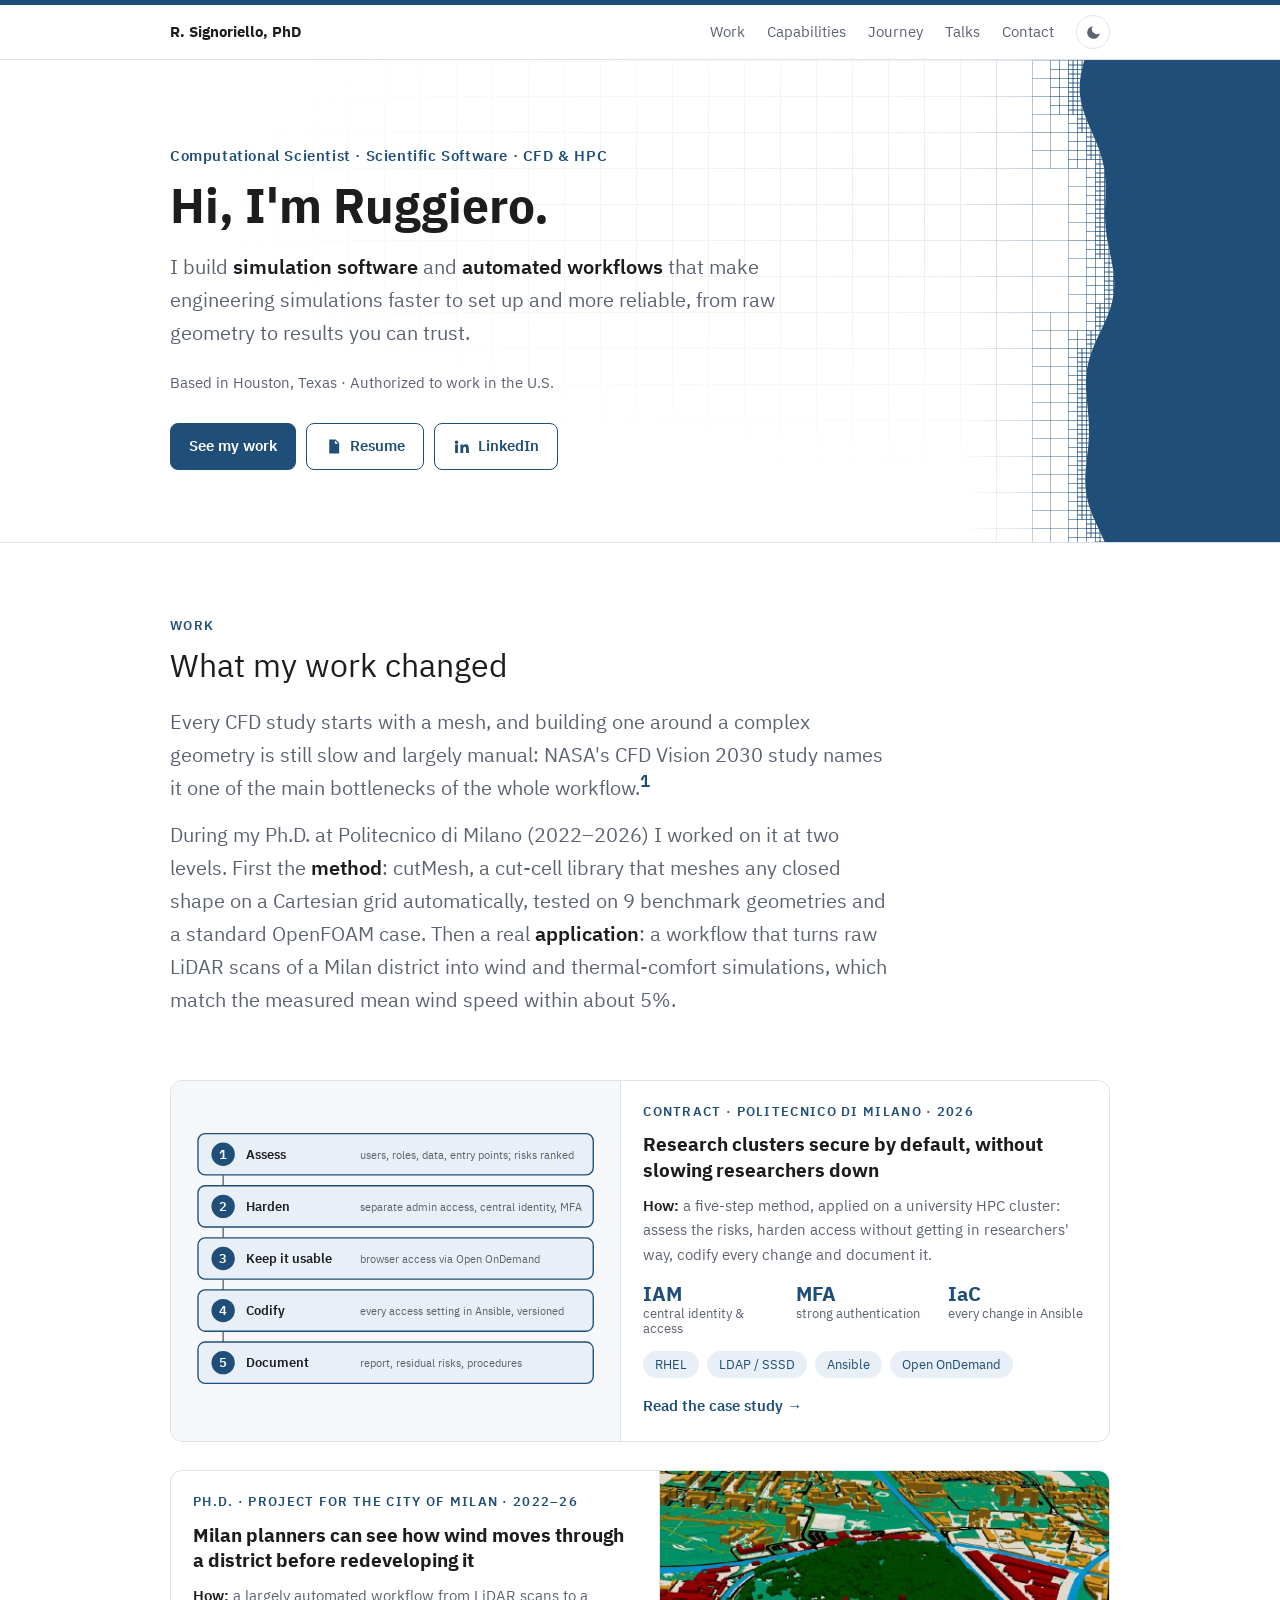
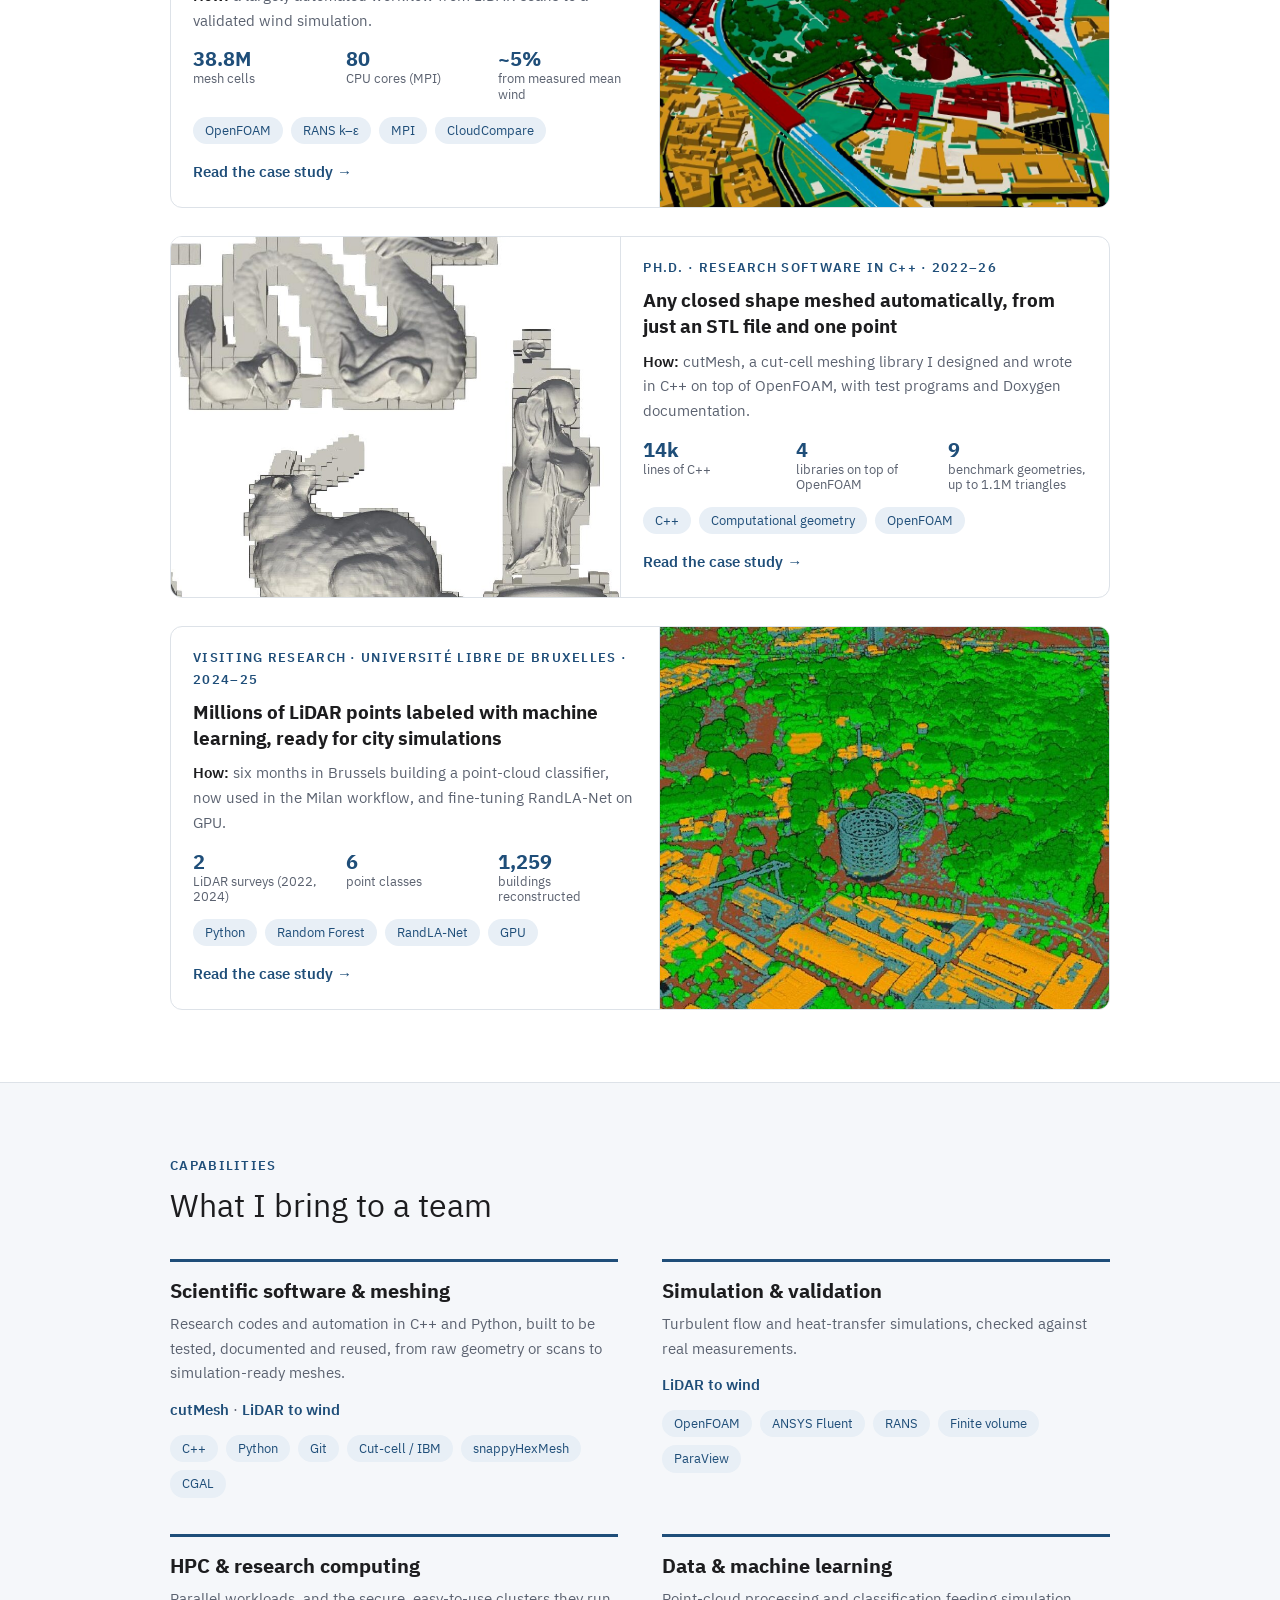
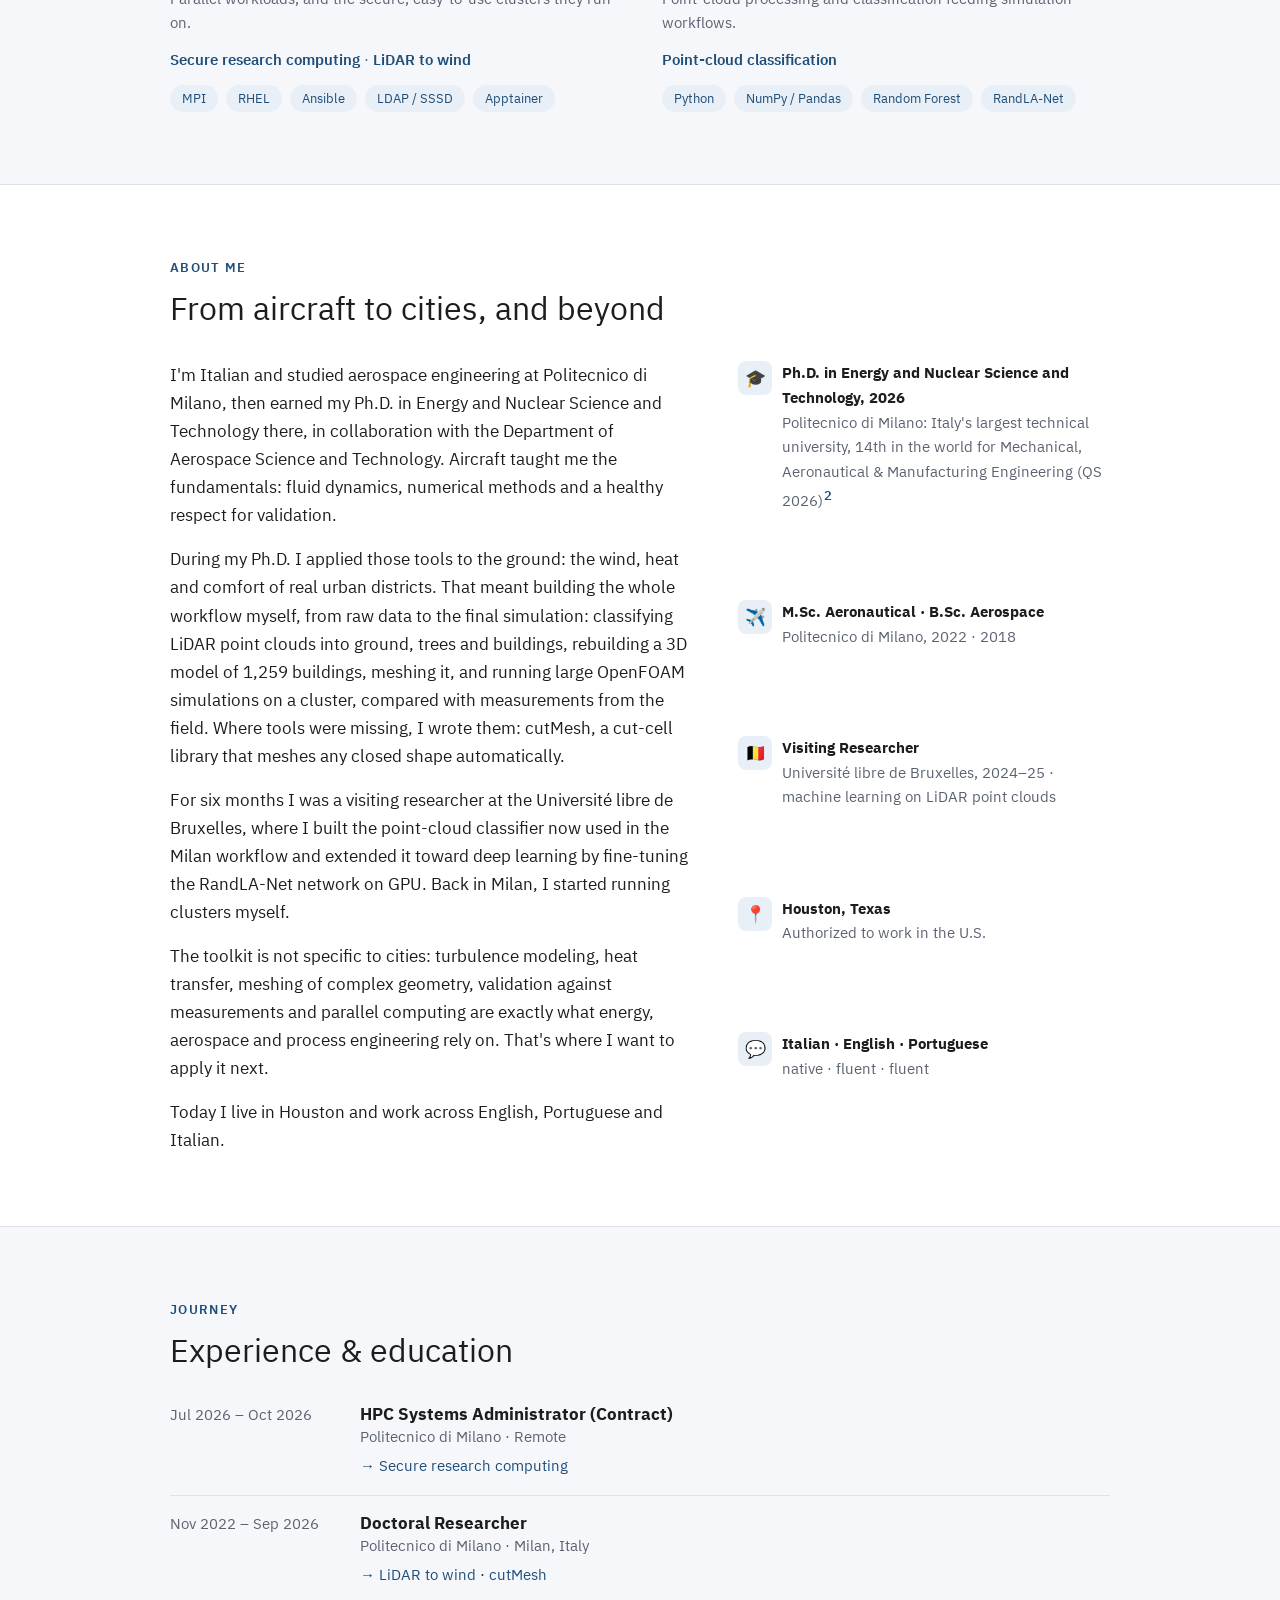
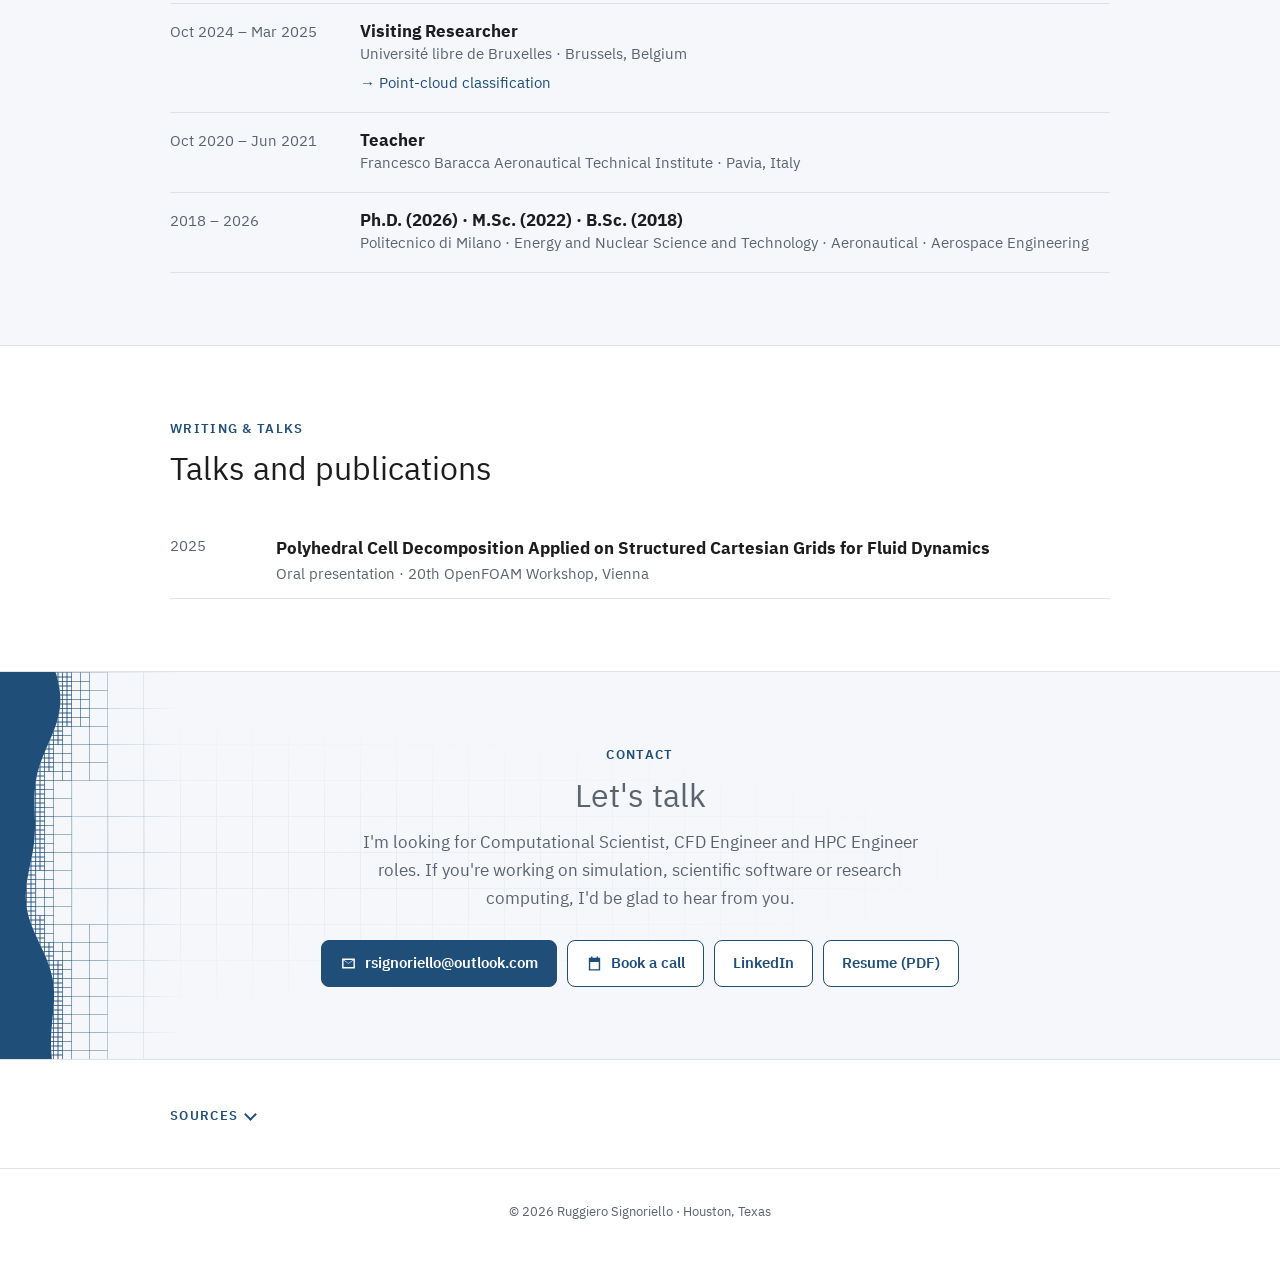
==== commit f8d90a28: "Personal website" ====
--- a/index.html
+++ b/index.html
@@ -10,7 +10,7 @@
 <meta property="og:description" content="Ruggiero Signoriello, Ph.D. – Computational Scientist in scientific software, CFD and HPC. I build simulation software and automated workflows that make engineering simulations faster to set up and more reliable, from raw geometry to results you can trust.">
 <meta property="og:type" content="profile">
 <meta property="og:url" content="https://ruggiero.signoriello.dev/">
-<meta property="og:image" content="https://ruggiero.signoriello.dev/img/goccia-card.jpg">
+<meta property="og:image" content="https://ruggiero.signoriello.dev/img/city.jpg">
 <link rel="canonical" href="https://ruggiero.signoriello.dev/">
 <link rel="icon" href="data:image/svg+xml,%3Csvg xmlns='http://www.w3.org/2000/svg' viewBox='0 0 64 64'%3E%3Crect width='64' height='64' rx='12' fill='%231F4E79'/%3E%3Ctext x='32' y='42' font-family='Helvetica,Arial,sans-serif' font-size='28' font-weight='700' fill='white' text-anchor='middle'%3ERS%3C/text%3E%3C/svg%3E">
 <script>
@@ -143,11 +143,11 @@
       </a>
 
       <a class="card" href="projects/wind.html">
-        <div class="thumb"><img src="img/goccia-card.jpg" alt="Simulated wind speed and direction between the buildings of a Milan district at pedestrian height" loading="lazy"></div>
+        <div class="thumb"><img src="img/city.jpg" alt="3D urban model of La Goccia park in Milan reconstructed from LiDAR" loading="lazy"></div>
         <div class="body">
           <p class="tagline">Ph.D. · Project for the City of Milan · 2022–26</p>
           <h3>Milan planners can see how wind moves through a district before redeveloping it</h3>
-          <p class="problem"><b>How:</b> a scripted workflow from LiDAR scans to a validated wind simulation.</p>
+          <p class="problem"><b>How:</b> a largely automated workflow from LiDAR scans to a validated wind simulation.</p>
           <div class="numbers">
             <div><b>38.8M</b><span>mesh cells</span></div>
             <div><b>80</b><span>CPU cores (MPI)</span></div>
@@ -159,7 +159,7 @@
       </a>
 
       <a class="card" href="projects/cutmesh.html">
-        <div class="thumb" style="background:#d0ccc3"><img src="img/cutmesh.jpg" style="object-fit:contain" alt="Cut-cell mesh generated by cutMesh around a group of buildings, plan view" loading="lazy"></div>
+        <div class="thumb"><img src="img/cutmesh.jpg" alt="Cut-cell meshes generated by cutMesh around classic 3D test models" loading="lazy"></div>
         <div class="body">
           <p class="tagline">Ph.D. · Research software in C++ · 2022–26</p>
           <h3>Any closed shape meshed automatically, from just an STL file and one point</h3>
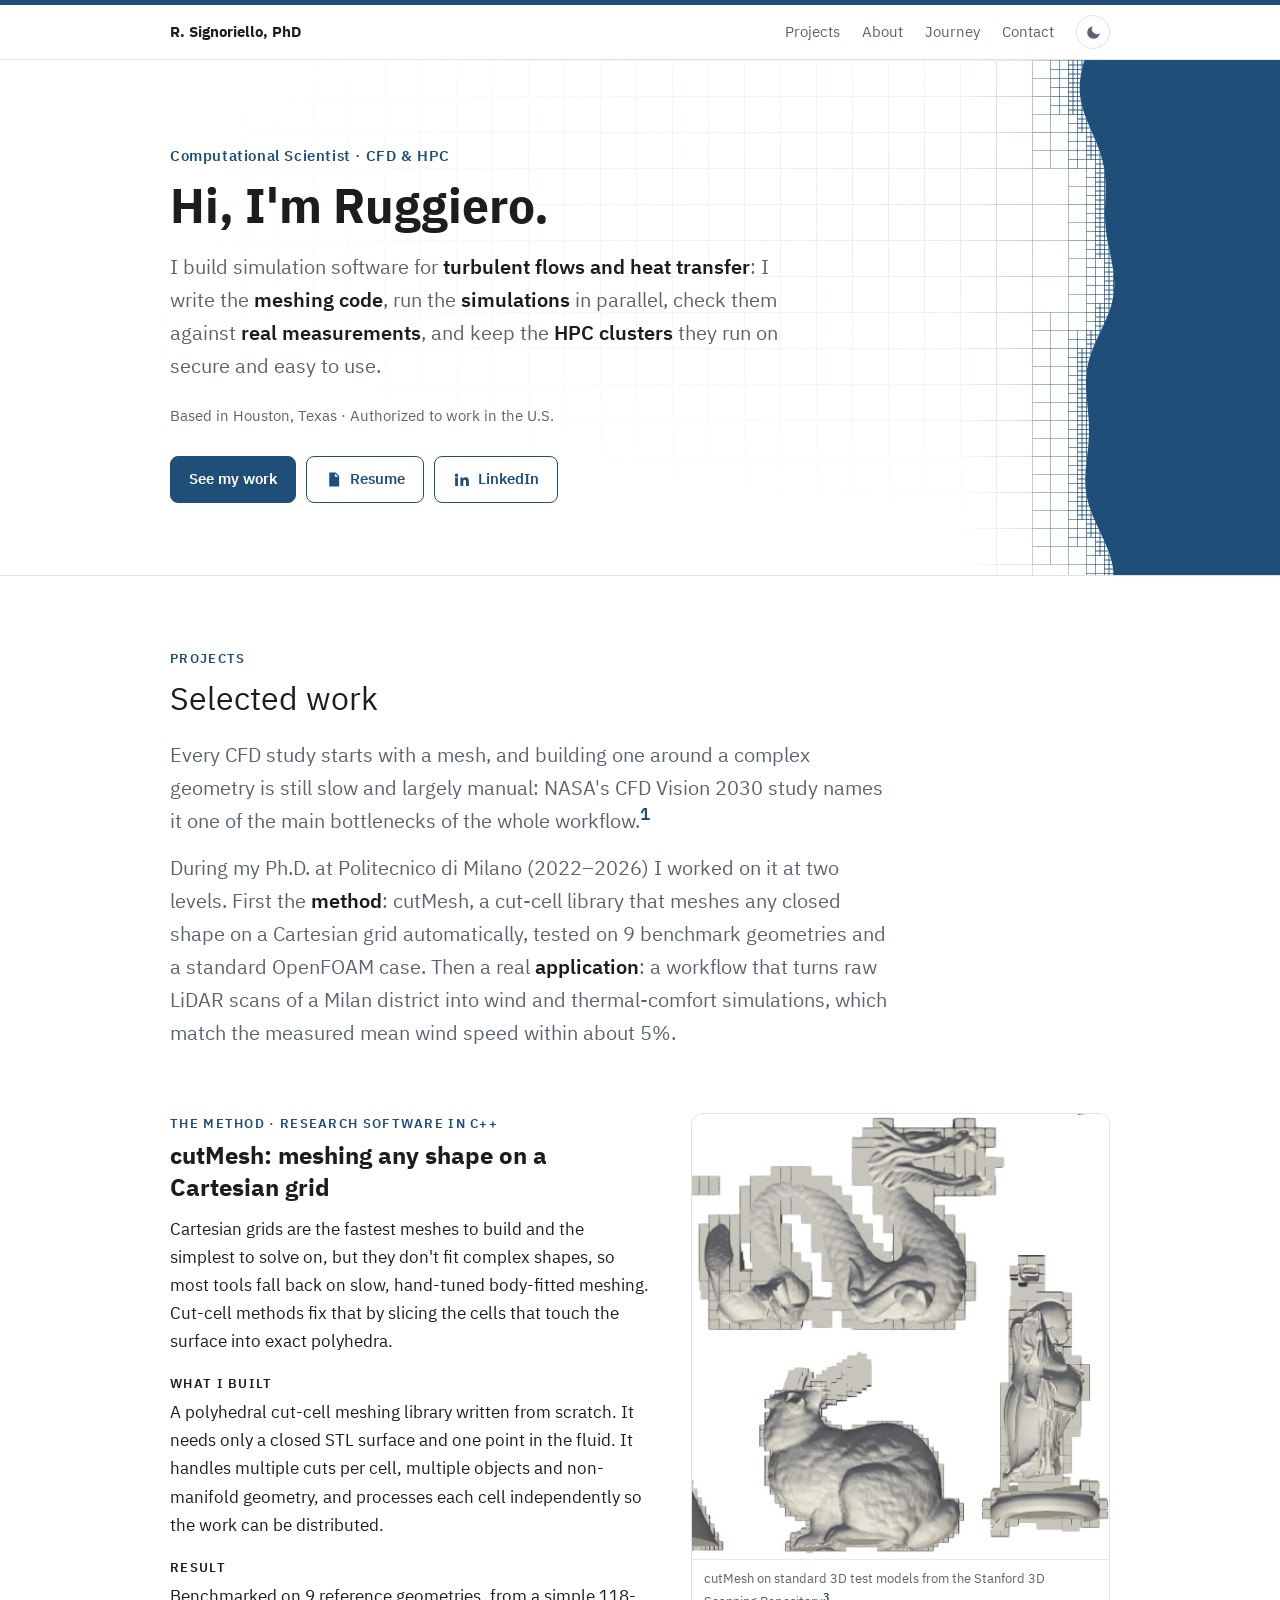
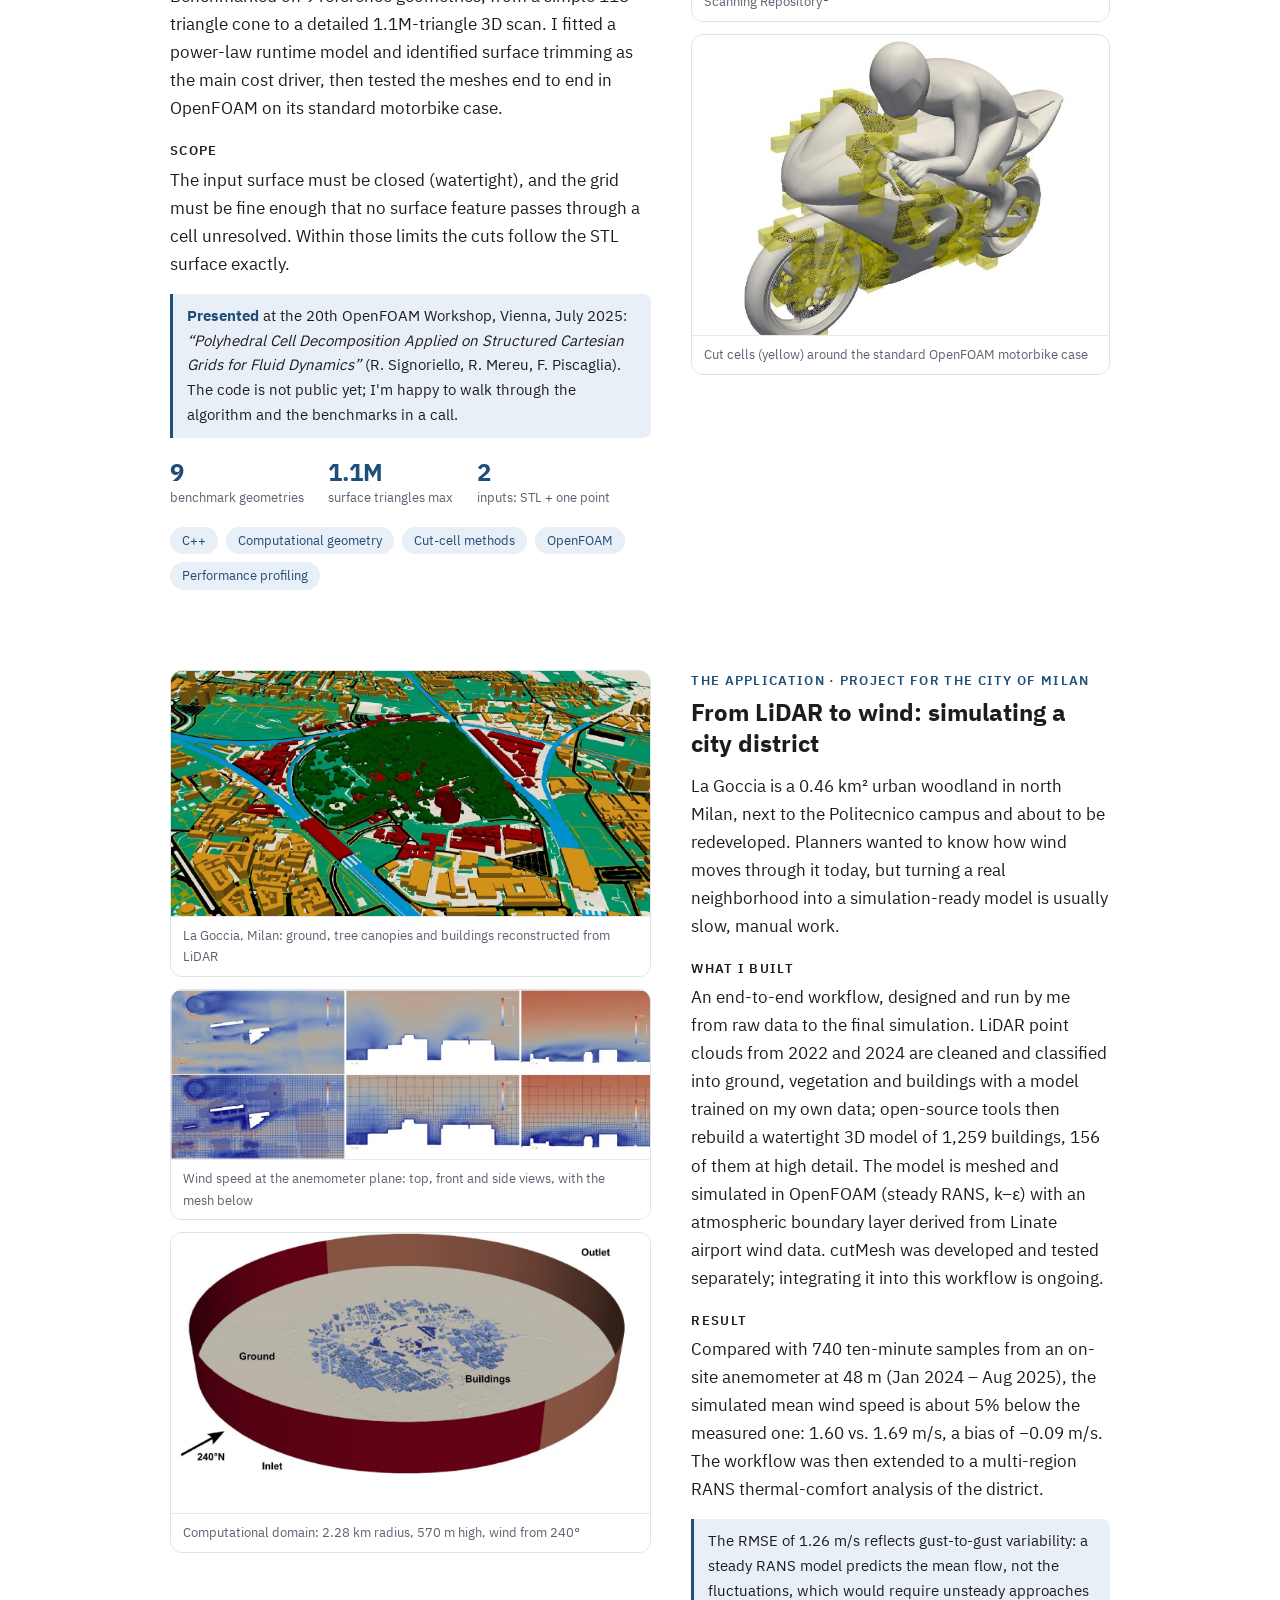
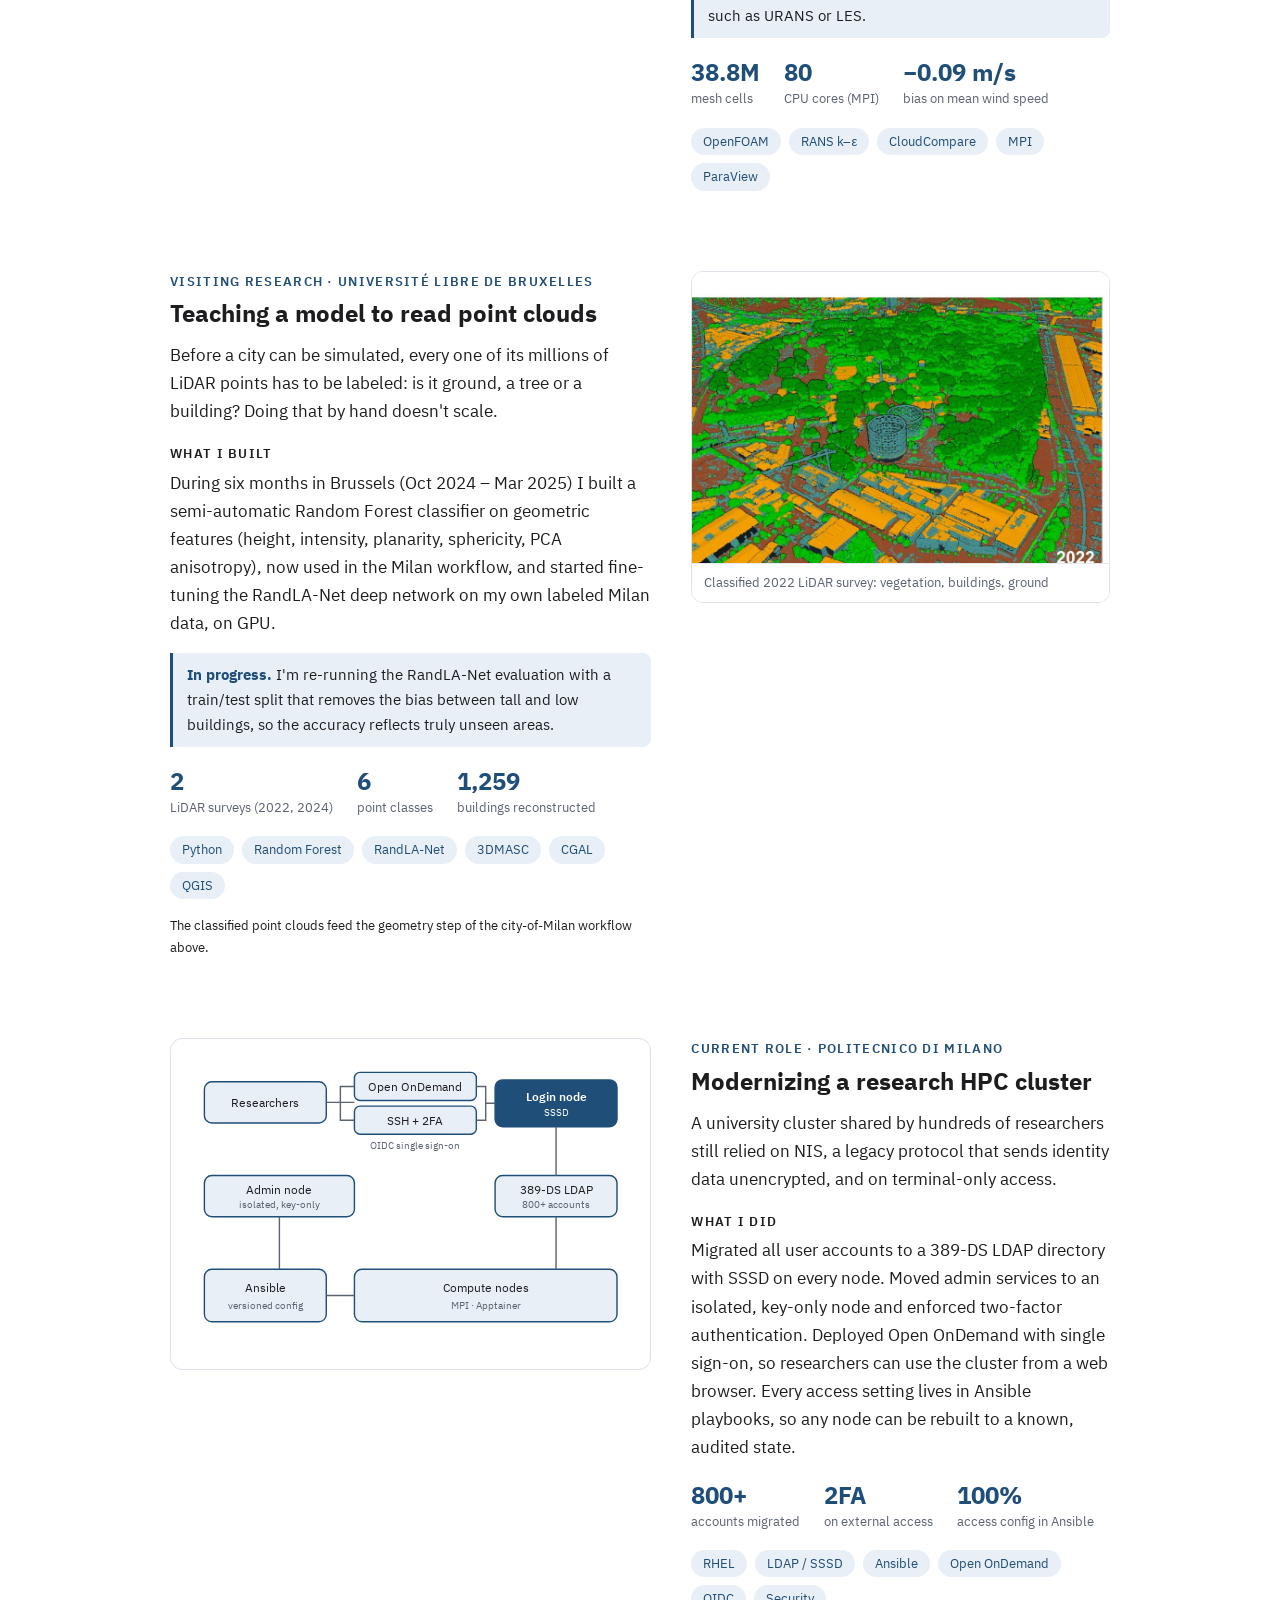
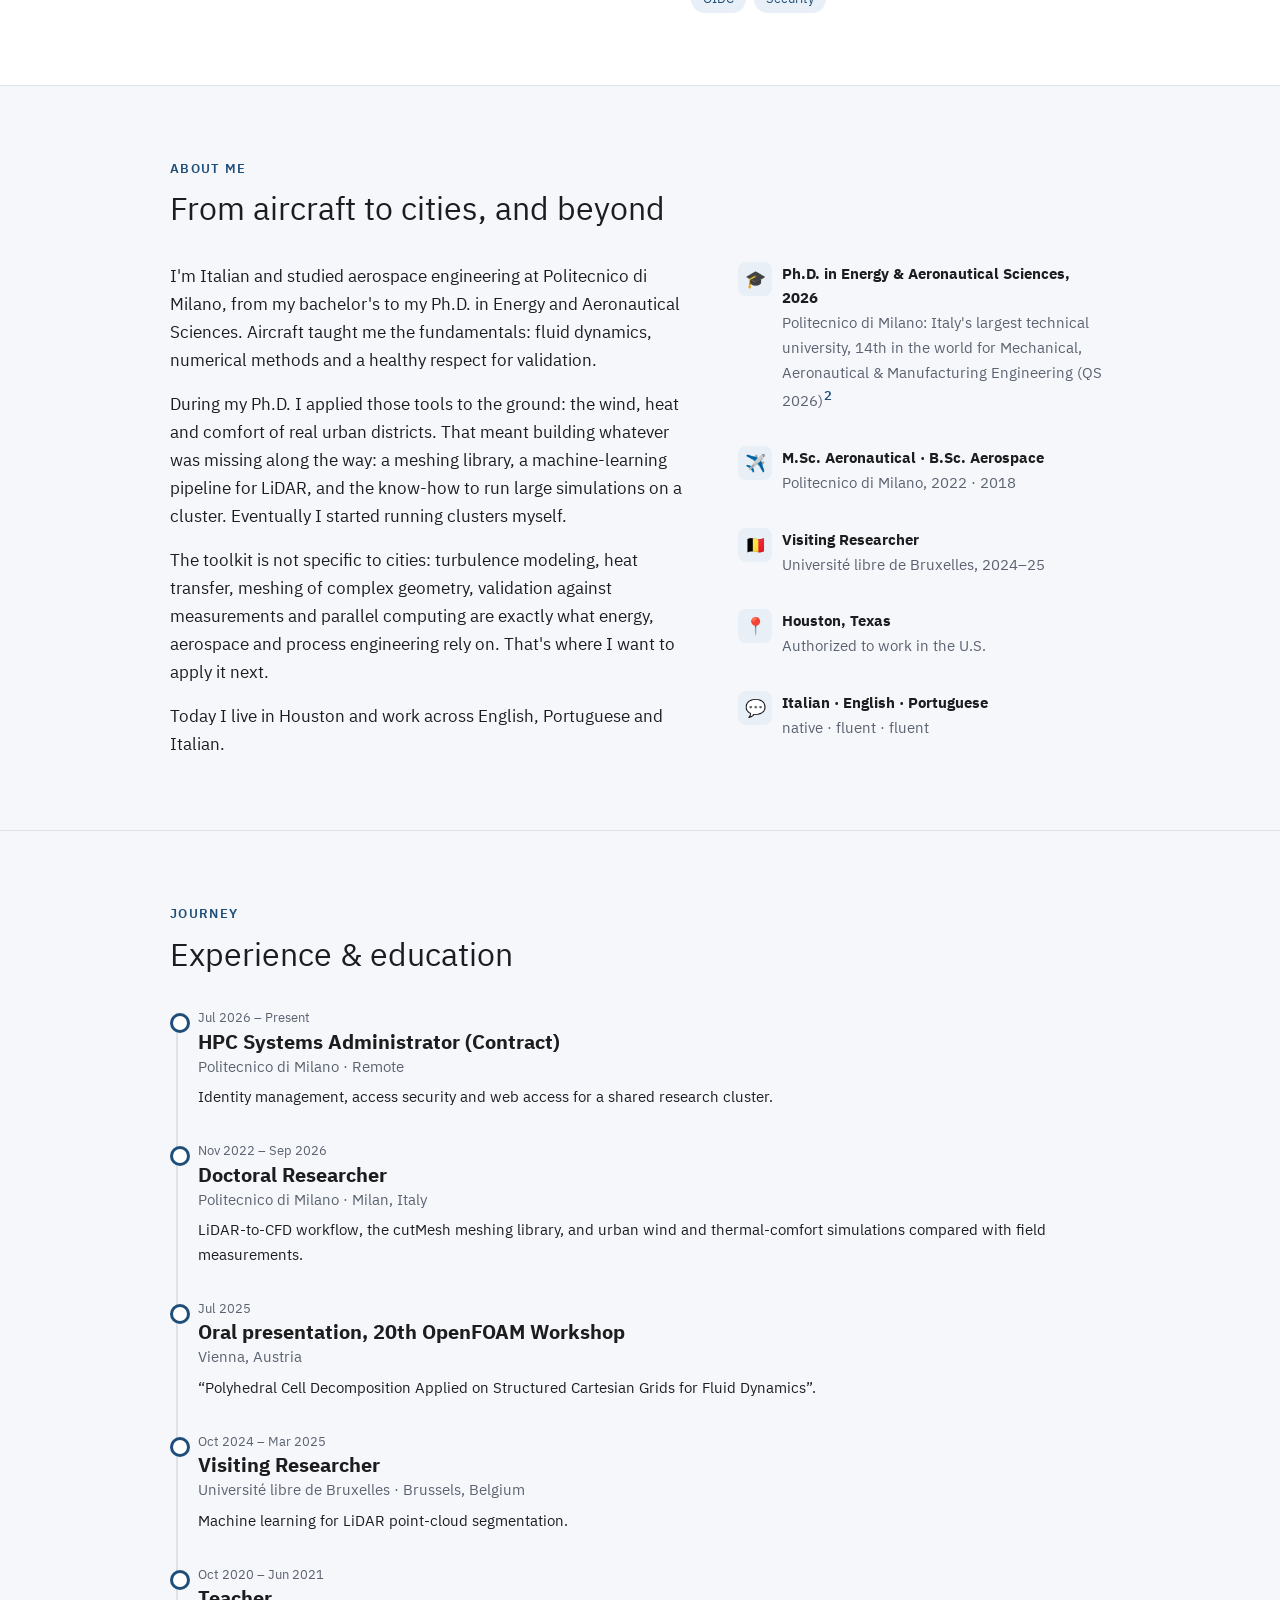
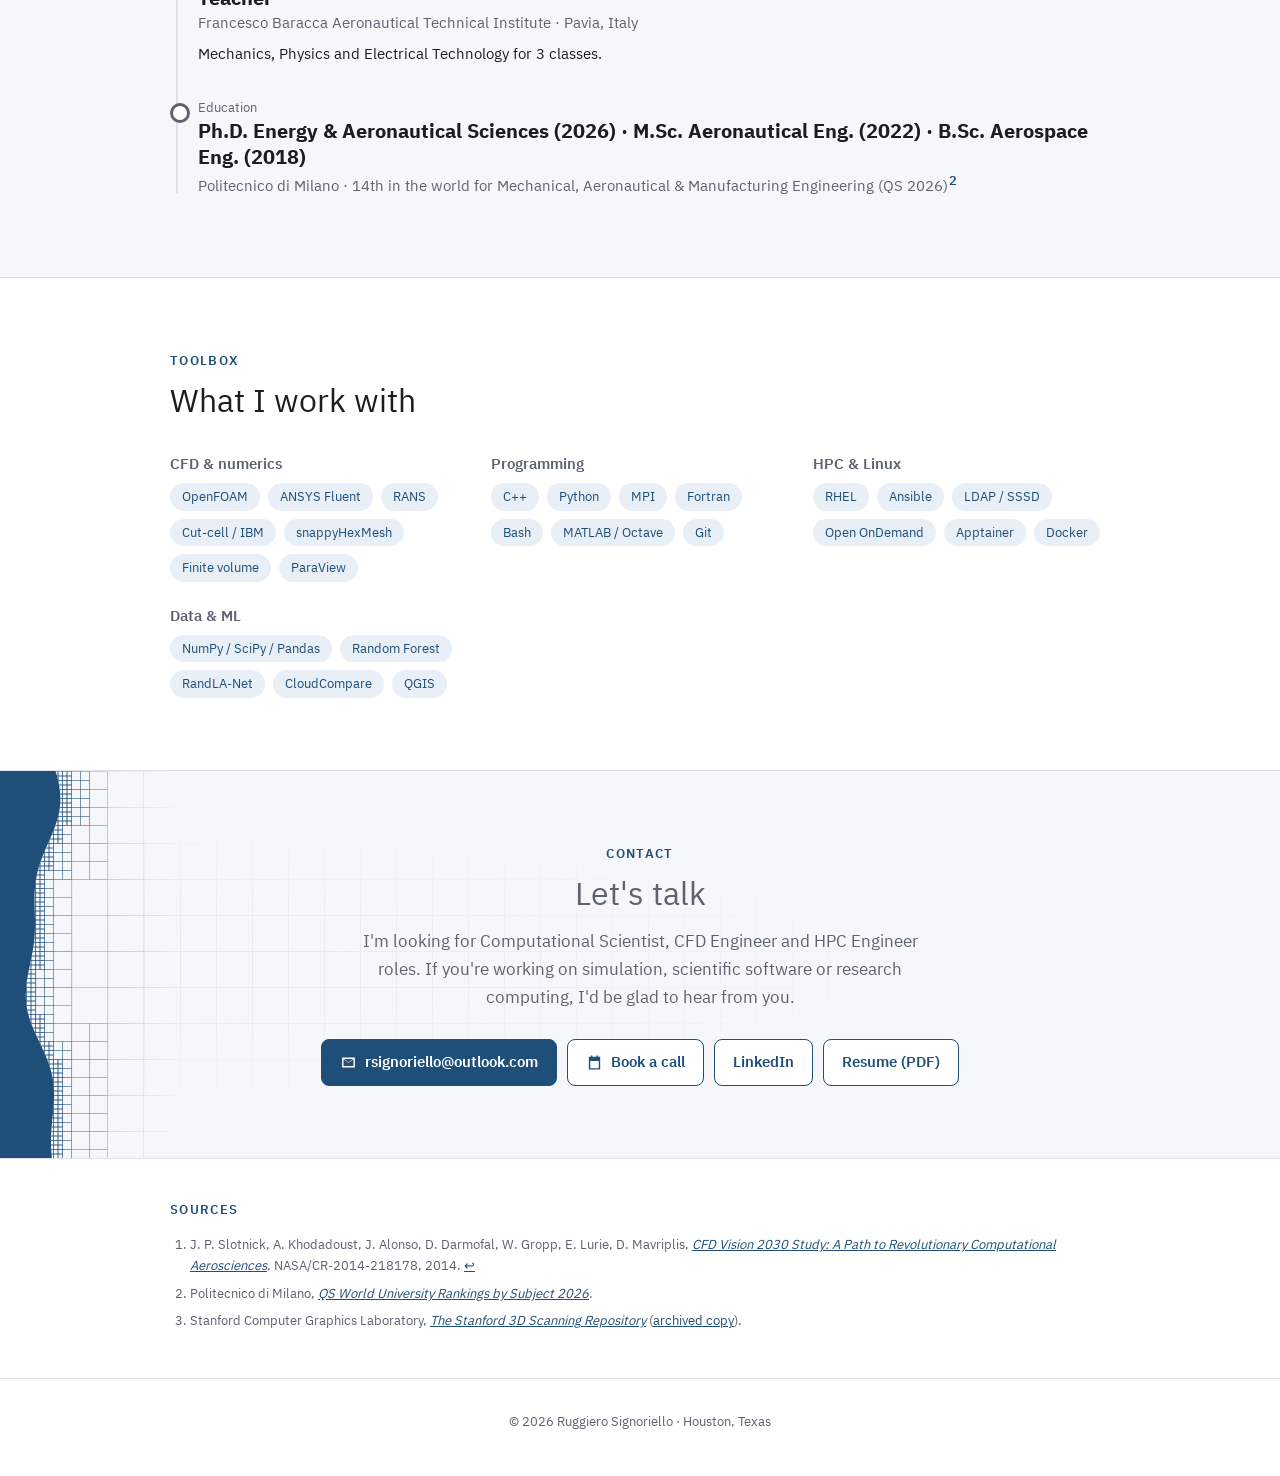
==== commit b95179c2: "Brand colors, top stripe, block AI training crawlers" ====
--- a/index.html
+++ b/index.html
@@ -5,9 +5,9 @@
 <meta name="viewport" content="width=device-width, initial-scale=1">
 <meta name="robots" content="noai, noimageai">
 <title>Ruggiero Signoriello, Ph.D.</title>
-<meta name="description" content="Ruggiero Signoriello, Ph.D. – Computational Scientist in scientific software, CFD and HPC. I build simulation software and automated workflows that make engineering simulations faster to set up and more reliable, from raw geometry to results you can trust.">
+<meta name="description" content="Ruggiero Signoriello, Ph.D. – Computational Scientist in CFD and HPC. Portfolio: cut-cell meshing, LiDAR-to-CFD urban wind simulation, machine learning on point clouds, HPC cluster engineering.">
 <meta property="og:title" content="Ruggiero Signoriello, Ph.D.">
-<meta property="og:description" content="Ruggiero Signoriello, Ph.D. – Computational Scientist in scientific software, CFD and HPC. I build simulation software and automated workflows that make engineering simulations faster to set up and more reliable, from raw geometry to results you can trust.">
+<meta property="og:description" content="Computational Scientist – CFD & HPC. Simulation software for turbulent flows and heat transfer, and the HPC systems it runs on.">
 <meta property="og:type" content="profile">
 <meta property="og:url" content="https://ruggiero.signoriello.dev/">
 <meta property="og:image" content="https://ruggiero.signoriello.dev/img/city.jpg">
@@ -18,17 +18,341 @@
   try { var t = localStorage.getItem("theme"); if (t) document.documentElement.dataset.theme = t; } catch (e) {}
 </script>
 <link rel="preload" href="fonts/IBMPlexSans-Regular-Latin1.woff2" as="font" type="font/woff2" crossorigin>
-<link rel="stylesheet" href="style.css">
+<style>
+  /* IBM Plex Sans, as on the business card: official IBM web files (Latin-1 subset,
+     unmodified, OFL: fonts/LICENSE.txt), self-hosted so no request goes to font services */
+  @font-face { font-family: "IBM Plex Sans"; font-style: normal; font-weight: 400; font-display: swap;
+               src: url("fonts/IBMPlexSans-Regular-Latin1.woff2") format("woff2"); }
+  @font-face { font-family: "IBM Plex Sans"; font-style: normal; font-weight: 600; font-display: swap;
+               src: url("fonts/IBMPlexSans-SemiBold-Latin1.woff2") format("woff2"); }
+  @font-face { font-family: "IBM Plex Sans"; font-style: normal; font-weight: 700; font-display: swap;
+               src: url("fonts/IBMPlexSans-Bold-Latin1.woff2") format("woff2"); }
+  :root {
+    --accent: #1F4E79;
+    --accent-2: #2f7bbf;
+    --accent-soft: #e8eff6;
+    --text: #1d1d1f;
+    --muted: #5b6270;
+    --line: #dde2e8;
+    --bg: #ffffff;
+    --bg-alt: #f5f7fa;
+    /* blu del biglietto: superfici piene, uguale in chiaro e scuro */
+    --brand: #1F4E79;
+    --on-brand: #ffffff;
+    /* body of the cut-cell band (= fill colour in img/cutcell-band*.svg) */
+    --band-body: #1F4E79;
+    /* distance of the band's right edge from the screen edge: next to the content,
+       but at most 140px, so on wide screens the blue never becomes a heavy slab */
+    --band-right: min(calc(50vw - 471px), 140px);
+  }
+  /* Dark theme: follows the system unless the visitor picked one with the toggle in the
+     nav (data-theme="light|dark" on <html>, saved in localStorage "theme"). */
+  :root { color-scheme: light; }
+  @media (prefers-color-scheme: dark) {
+    :root:not([data-theme="light"]) {
+      color-scheme: dark;
+      --accent: #7fb2e0;
+      --accent-2: #a9cdef;
+      --accent-soft: #17283a;
+      --text: #e8eaed;
+      --muted: #a2a9b4;
+      --line: #2c333d;
+      --bg: #111418;
+      --bg-alt: #171b21;
+      --band-body: #183552;   /* deeper: not the brightest area of the page */
+    }
+  }
+  :root[data-theme="dark"] {
+    color-scheme: dark;
+    --accent: #7fb2e0;
+    --accent-2: #a9cdef;
+    --accent-soft: #17283a;
+    --text: #e8eaed;
+    --muted: #a2a9b4;
+    --line: #2c333d;
+    --bg: #111418;
+    --bg-alt: #171b21;
+    --band-body: #183552;   /* deeper: not the brightest area of the page */
+  }
+  * { box-sizing: border-box; }
+  html { scroll-behavior: smooth; }
+  body {
+    margin: 0;
+    font-family: "IBM Plex Sans", -apple-system, BlinkMacSystemFont, "Segoe UI", Helvetica, Arial, sans-serif;
+    font-size: 17px;
+    line-height: 1.65;
+    color: var(--text);
+    background: var(--bg);
+  }
+  a { color: var(--accent); }
+  img { max-width: 100%; display: block; }
+  .wrap { max-width: 980px; margin: 0 auto; padding: 0 20px; }
+
+  /* ---------- nav ---------- */
+  nav {
+    position: sticky; top: 0; z-index: 10;
+    border-top: 5px solid var(--brand);   /* richiama la banda del biglietto */
+    background: color-mix(in srgb, var(--bg) 90%, transparent);
+    backdrop-filter: blur(8px);
+    border-bottom: 1px solid var(--line);
+  }
+  nav .wrap { display: flex; gap: 22px; align-items: center; height: 54px; }
+  nav a { color: var(--muted); text-decoration: none; font-size: 15px; white-space: nowrap; }
+  nav a:hover { color: var(--accent); }
+  nav .brand { color: var(--text); font-weight: 700; margin-right: auto; }
+  .theme-toggle {
+    display: grid; place-items: center; width: 34px; height: 34px; padding: 0;
+    border: 1px solid var(--line); border-radius: 50%; background: transparent;
+    color: var(--muted); cursor: pointer;
+  }
+  .theme-toggle:hover { color: var(--accent); border-color: var(--accent); }
+  .theme-toggle svg { width: 17px; height: 17px; fill: currentColor; }
+  /* light theme shows the moon (switch to dark), dark theme shows the sun */
+  .theme-toggle .sun { display: none; }
+  :root[data-theme="dark"] .theme-toggle .moon { display: none; }
+  :root[data-theme="dark"] .theme-toggle .sun { display: block; }
+  @media (prefers-color-scheme: dark) {
+    :root:not([data-theme="light"]) .theme-toggle .moon { display: none; }
+    :root:not([data-theme="light"]) .theme-toggle .sun { display: block; }
+  }
+
+  /* ---------- hero ---------- */
+  header {
+    position: relative; overflow: hidden;
+    padding: 84px 0 72px;
+    border-bottom: 1px solid var(--line);
+  }
+  header::before {            /* faint Cartesian grid: a nod to cut-cell meshing */
+    content: ""; position: absolute; inset: 0;
+    background-image:
+      linear-gradient(var(--line) 1px, transparent 1px),
+      linear-gradient(90deg, var(--line) 1px, transparent 1px);
+    background-size: 36px 36px;   /* = ROOT in make_band_svg.py */
+    /* squares aligned to the right edge of the band, so its cells refine them */
+    background-position: right var(--band-right) top 0;
+    mask-image: radial-gradient(ellipse at 85% 30%, #000 0%, transparent 60%);
+    -webkit-mask-image: radial-gradient(ellipse at 85% 30%, #000 0%, transparent 60%);
+    opacity: .8;
+  }
+  /* Cut-cell band of the business card, mirrored on the right. The wall sits just
+     inside the right edge of the content (capped by --band-right); the SVG holds wall + grid,
+     .band-fill extends the blue body to the edge of the screen. With a photo, the
+     avatar (white ring) overlaps the wall. */
+  .band, .band-fill { position: absolute; top: 0; pointer-events: none; user-select: none; }
+  .band {
+    right: var(--band-right);   /* fixed pixel size: its 36px cells are the background squares */
+    /* the grid fades out to the left, like the faint background grid */
+    mask-image: linear-gradient(to right, transparent 0%, #000 45%);
+    -webkit-mask-image: linear-gradient(to right, transparent 0%, #000 45%);
+  }
+  .band-fill { right: 0; height: 100%; width: calc(var(--band-right) + 1px); background: var(--band-body); }
+  @media (max-width: 960px) { .band, .band-fill { display: none; } }   /* no room beside the content */
+  /* Phones and tablets: the same band turned horizontal along the bottom of the header
+     (body below, grid above fading upwards), cells aligned to the squares from bottom-left */
+  .band-h { display: none; }
+  @media (prefers-color-scheme: dark) {
+    :root:not([data-theme="light"]) .band-h { background-image: url("img/cutcell-band-h-dark.svg"); }
+  }
+  :root[data-theme="dark"] .band-h { background-image: url("img/cutcell-band-h-dark.svg"); }
+  @media (max-width: 960px) {
+    header { padding-bottom: 150px; }
+    header::before { background-position: left 0 bottom 0; }
+    .band-h {
+      /* repeated sideways: the wave is periodic over 1080px, so it covers any width */
+      display: block; position: absolute; left: 0; right: 0; bottom: 0; height: 180px;
+      background: url("img/cutcell-band-h.svg") left bottom / auto repeat-x;
+      pointer-events: none;
+      mask-image: linear-gradient(to bottom, transparent 0%, #000 45%);
+      -webkit-mask-image: linear-gradient(to bottom, transparent 0%, #000 45%);
+    }
+  }
+  .hero { position: relative; display: grid; grid-template-columns: 1fr 200px; gap: 48px; align-items: center; }
+  .kicker { color: var(--accent); font-weight: 600; font-size: 15px; letter-spacing: .04em; margin: 0 0 10px; }
+  h1 { font-size: clamp(32px, 5.4vw, 48px); line-height: 1.1; margin: 0 0 18px; }
+  .lead { font-size: 20px; color: var(--muted); max-width: 620px; margin: 0 0 22px; }
+  .lead strong { color: var(--text); font-weight: 600; }
+  .meta { color: var(--muted); font-size: 15px; margin: 0 0 28px; }
+  .avatar {
+    width: 200px; height: 200px; border-radius: 50%;
+    background: var(--brand); color: var(--on-brand);
+    display: grid; place-items: center;
+    font-size: 64px; font-weight: 700; letter-spacing: .02em;
+    box-shadow: 0 0 0 8px var(--bg);   /* ring in the page colour: overlaps the band cleanly */
+    position: relative; z-index: 1;
+    overflow: hidden;
+  }
+  .avatar img { width: 100%; height: 100%; object-fit: cover; }
+  .avatar img ~ span { display: none; }
+  /* no photo yet (img/photo.jpg missing, onerror removes the <img>): hide the "RS"
+     placeholder and give the text the full width; it comes back on its own once
+     img/photo.jpg is added */
+  .avatar:not(:has(img)) { display: none; }
+  .hero:not(:has(.avatar img)) { grid-template-columns: 1fr; }
+
+  .buttons { display: flex; flex-wrap: wrap; gap: 10px; }
+  .btn {
+    display: inline-flex; align-items: center; gap: 8px;
+    padding: 10px 18px; border-radius: 8px; font-size: 15px; font-weight: 600;
+    text-decoration: none; border: 1px solid var(--accent); color: var(--accent);
+    background: var(--bg);
+  }
+  .btn.primary { background: var(--brand); border-color: var(--brand); color: var(--on-brand); }
+  .btn:hover { filter: brightness(1.1); }
+  .btn svg { width: 17px; height: 17px; fill: currentColor; }
+
+  /* ---------- sections ---------- */
+  section { padding: 72px 0; border-bottom: 1px solid var(--line); }
+  section.alt { background: var(--bg-alt); }
+  /* Labels: one style in blue (section h2, project .tagline) and the same in grey (.label) */
+  h2 {
+    font-size: 13px; font-weight: 600; letter-spacing: .1em; text-transform: uppercase;
+    color: var(--accent); margin: 0 0 10px;
+  }
+  .section-title { font-size: clamp(24px, 3.6vw, 32px); line-height: 1.2; margin: 0 0 34px; }
+  h3 { font-size: 20px; margin: 0; line-height: 1.3; }
+  p { margin: 0 0 16px; }
+
+  /* about */
+  .about { display: grid; grid-template-columns: 1.4fr 1fr; gap: 48px; }
+  .about p:last-child { margin-bottom: 0; }
+  .facts { list-style: none; padding: 0; margin: 0; display: grid; gap: 14px; }
+  .facts li { display: grid; grid-template-columns: 34px 1fr; gap: 10px; align-items: start; font-size: 15px; }
+  .facts .ico {
+    width: 34px; height: 34px; border-radius: 8px;
+    background: var(--accent-soft); color: var(--accent);
+    display: grid; place-items: center; font-size: 17px;
+  }
+  .facts b { display: block; font-size: 15px; }
+  .facts span { color: var(--muted); }
+
+  /* projects */
+  .project { display: grid; grid-template-columns: 1.15fr 1fr; gap: 40px; align-items: start; margin-bottom: 80px; }
+  .project:last-child { margin-bottom: 0; }
+  .project.flip > .media { order: 2; }
+  .media { display: grid; gap: 12px; }
+  .media figure {
+    margin: 0; background: #fff; border: 1px solid var(--line); border-radius: 12px; overflow: hidden;
+  }
+  .media figure img { width: 100%; height: auto; }
+  .media figcaption { font-size: 13px; color: #5b6270; padding: 8px 12px; border-top: 1px solid #e6e9ee; background: #fff; }
+  .media .pair { display: grid; grid-template-columns: 1fr 1fr; gap: 12px; }
+  .media .pair img { aspect-ratio: 1 / 1; object-fit: contain; }
+  .media img.contain { max-height: 300px; width: auto; margin: 0 auto; }
+  .tagline, .project .tagline {   /* .project .tagline: beats ".project p" (dark text) */
+    color: var(--accent); font-weight: 600; font-size: 13px; letter-spacing: .1em; text-transform: uppercase; margin: 0 0 6px; }
+  .project h3 { font-size: 24px; margin-bottom: 12px; }
+  .label { font-weight: 600; font-size: 13px; text-transform: uppercase; letter-spacing: .1em; color: var(--muted); margin: 18px 0 4px; }
+  .project p { color: var(--text); }
+  .numbers { display: flex; flex-wrap: wrap; gap: 24px; margin: 20px 0; }
+  .numbers div { line-height: 1.2; }
+  .numbers b { display: block; font-size: 24px; color: var(--accent); }
+  .numbers span { font-size: 13px; color: var(--muted); }
+  .tags { display: flex; flex-wrap: wrap; gap: 8px; }
+  .tag { background: var(--accent-soft); color: var(--accent); border-radius: 999px; padding: 3px 12px; font-size: 13px; font-weight: 500; }
+
+  .diagram {
+    background: var(--bg); border: 1px solid var(--line); border-radius: 12px; padding: 24px;
+  }
+  .diagram svg { width: 100%; height: auto; display: block; }
+  .diagram .box { fill: var(--accent-soft); stroke: var(--accent); stroke-width: 1.5; }
+  .diagram .box.strong { fill: var(--brand); }
+  .diagram text { font-family: inherit; font-size: 13px; fill: var(--text); }
+  .diagram .t-on { fill: var(--on-brand); font-weight: 600; }
+  .diagram .t-mut { fill: var(--muted); font-size: 11px; }
+  .diagram .wire { stroke: var(--muted); stroke-width: 1.5; fill: none; }
+
+  /* research intro + notes */
+  /* Projects intro: told as a short story (problem, then method and application) */
+  .story { max-width: 720px; margin: -14px 0 64px; font-size: 20px; color: var(--muted); }
+  .story p { margin: 0 0 14px; }
+  .story strong { color: var(--text); font-weight: 600; }
+  .story sup { line-height: 0; }   /* the footnote mark must not open up the line spacing */
+  .story sup a { text-decoration: none; font-weight: 600; }
+  .note {
+    border-left: 3px solid var(--accent); background: var(--accent-soft);
+    padding: 10px 14px; border-radius: 0 8px 8px 0; font-size: 15px; margin: 0 0 16px;
+  }
+  .note b { color: var(--accent); }
+  .credit { font-size: 13px; color: var(--muted); margin: 16px 0 0; }
+  .cite a { text-decoration: none; font-weight: 600; margin-left: 1px; }
+  .sources { padding: 40px 0; }
+  .sources h2 { margin-bottom: 14px; }
+  .sources ol { margin: 0; padding-left: 20px; font-size: 13px; color: var(--muted); }
+  .sources li { margin-bottom: 6px; }
+
+  /* timeline */
+  .timeline { position: relative; padding-left: 28px; }
+  .timeline::before { content: ""; position: absolute; left: 6px; top: 6px; bottom: 6px; width: 2px; background: var(--line); }
+  .step { position: relative; margin-bottom: 30px; }
+  .step:last-child { margin-bottom: 0; }
+  .step::before {
+    content: ""; position: absolute; left: -28px; top: 6px; width: 14px; height: 14px; border-radius: 50%;
+    background: var(--bg); border: 3px solid var(--accent);
+  }
+  .step.edu::before { border-color: var(--muted); }
+  .step .when { color: var(--muted); font-size: 13px; }
+  .step .where { color: var(--muted); font-size: 15px; margin: 0 0 6px; }
+  .step p { margin: 0; font-size: 15px; }
+
+  .skills { display: grid; grid-template-columns: repeat(auto-fit, minmax(220px, 1fr)); gap: 24px; }
+  .skills h3 { font-size: 15px; color: var(--muted); font-weight: 600; margin-bottom: 10px; }
+
+  /* contact */
+  .contact { text-align: center; }
+  .contact .section-title { margin-bottom: 14px; }
+  .contact p { color: var(--muted); max-width: 560px; margin: 0 auto 28px; }
+  /* Contact closes the page with the same mark as the header, lighter: faint grid fading
+     from the left and a thin band on the left edge (the header band, mirrored). The band
+     starts at the screen edge, so its 36px cells line up with the squares (left 0, top 0). */
+  .contact { position: relative; overflow: hidden; }
+  .contact::before {
+    content: ""; position: absolute; inset: 0;
+    background-image:
+      linear-gradient(var(--line) 1px, transparent 1px),
+      linear-gradient(90deg, var(--line) 1px, transparent 1px);
+    background-size: 36px 36px;
+    background-position: left 0 top 0;
+    mask-image: radial-gradient(ellipse at 0% 50%, #000 0%, transparent 55%);
+    -webkit-mask-image: radial-gradient(ellipse at 0% 50%, #000 0%, transparent 55%);
+    opacity: .8;
+  }
+  .contact .wrap { position: relative; }
+  .band-left { right: auto; left: 0; transform: scaleX(-1); }   /* mask is mirrored too: grid fades to the right */
+  @media (max-width: 960px) {
+    /* phones: the horizontal band upside down at the top of Contact (blue on top, grid
+       fading down), mirroring the one at the bottom of the header */
+    .contact { padding-top: 150px; }
+    .contact::before { background-position: left 0 top 0; }
+    .band-h-top { top: 0; bottom: auto; transform: scaleY(-1); }   /* mask flips too */
+  }
+  .contact .buttons { justify-content: center; }
+
+  footer { padding: 32px 0 44px; color: var(--muted); font-size: 13px; text-align: center; }
+
+  @media (max-width: 820px) {
+    .hero { grid-template-columns: 1fr; gap: 28px; }
+    .avatar { width: 120px; height: 120px; font-size: 40px; order: -1; }
+    .about, .project { grid-template-columns: 1fr; gap: 28px; }
+    .project.flip > .media { order: 0; }
+    .project { margin-bottom: 64px; }
+  }
+  @media (max-width: 560px) {
+    body { font-size: 16px; }
+    header { padding: 48px 0 150px; }   /* bottom room for the horizontal band */
+    .lead { font-size: 18px; }
+    section { padding: 56px 0; }
+    nav a:not(.brand):nth-child(n+4) { display: none; }
+  }
+</style>
 </head>
 <body>
 
 <nav>
   <div class="wrap">
     <a class="brand" href="#top">R. Signoriello, PhD</a>
-    <a href="#work">Work</a>
-    <a href="#capabilities">Capabilities</a>
+    <a href="#projects">Projects</a>
+    <a href="#about">About</a>
     <a href="#journey">Journey</a>
-    <a href="#talks">Talks</a>
     <a href="#contact">Contact</a>
     <button class="theme-toggle" type="button" aria-label="Switch light/dark theme" title="Light / dark theme">
       <svg class="moon" viewBox="0 0 24 24" aria-hidden="true"><path d="M21 12.8A9 9 0 1111.2 3a7 7 0 009.8 9.8z"/></svg>
@@ -46,15 +370,17 @@
   <div class="band-h" aria-hidden="true"></div>
   <div class="wrap hero">
     <div>
-      <p class="kicker">Computational Scientist · Scientific Software · CFD &amp; HPC</p>
+      <p class="kicker">Computational Scientist · CFD &amp; HPC</p>
       <h1>Hi, I'm Ruggiero.</h1>
       <p class="lead">
-        I build <strong>simulation software</strong> and <strong>automated workflows</strong> that make engineering
-        simulations faster to set up and more reliable, from raw geometry to results you can trust.
+        I build simulation software for <strong>turbulent flows and heat transfer</strong>:
+        I write the <strong>meshing code</strong>, run the <strong>simulations</strong> in parallel,
+        check them against <strong>real measurements</strong>, and keep the
+        <strong>HPC clusters</strong> they run on secure and easy to use.
       </p>
       <p class="meta">Based in Houston, Texas · Authorized to work in the U.S.</p>
       <div class="buttons">
-        <a class="btn primary" data-goatcounter-click="hero-see-work" href="#work">See my work</a>
+        <a class="btn primary" data-goatcounter-click="hero-see-work" href="#projects">See my work</a>
         <a class="btn" data-goatcounter-click="resume-download-hero" href="https://1drv.ms/b/c/a7333cfdc3301dc4/IQABKrg-Tx84Q465GuaP1Ry7AYAypZ0C0ugnFOhXBMoLWoY?download=1" data-resume target="_blank" rel="noopener">
           <svg viewBox="0 0 24 24" aria-hidden="true"><path d="M6 2h9l5 5v15H6V2zm8 1.5V8h4.5L14 3.5zM8 12h10v1.5H8V12zm0 3h10v1.5H8V15zm0 3h7v1.5H8V18z"/></svg>
           Resume
@@ -73,15 +399,11 @@
   </div>
 </header>
 
-<!-- ======================= WORK ======================= -->
-<!-- Featured: at most 4 cards, newest first. A new project goes in at the top; the
-     oldest moves down to "Earlier work". Every card has the same parts: context · years,
-     title, one-line problem, 3 numbers, tags, link to its own page. -->
-<section id="work">
+<!-- ======================= PROJECTS ======================= -->
+<section id="projects">
   <div class="wrap">
-    <h2>Work</h2>
-    <p class="section-title">What my work changed</p>
-    <!-- The story behind the work: to be rewritten -->
+    <h2>Projects</h2>
+    <p class="section-title">Selected work</p>
     <div class="story">
       <p>
         Every CFD study starts with a mesh, and building one around a complex geometry is still slow and
@@ -97,176 +419,252 @@
       </p>
     </div>
 
-    <div class="cards">
-
-      <a class="card" href="projects/cluster.html">
-        <div class="thumb schematic" aria-hidden="true">
+    <!-- Project 1 -->
+    <article class="project flip">
+      <div class="media">
+        <figure>
+          <img src="img/cutmesh.jpg" alt="Cut-cell meshes generated by cutMesh around classic 3D test models: a dragon, a bunny, a statue and a cone" loading="lazy">
+          <figcaption>cutMesh on standard 3D test models from the Stanford 3D Scanning Repository<sup class="cite"><a href="#ref-3">3</a></sup></figcaption>
+        </figure>
+        <figure>
+          <img class="contain" src="img/motorbike.jpg" alt="Cut cells around the OpenFOAM motorbike geometry" loading="lazy">
+          <figcaption>Cut cells (yellow) around the standard OpenFOAM motorbike case</figcaption>
+        </figure>
+      </div>
+      <div>
+        <p class="tagline">The method · Research software in C++</p>
+        <h3>cutMesh: meshing any shape on a Cartesian grid</h3>
+        <p>
+          Cartesian grids are the fastest meshes to build and the simplest to solve on, but they don't fit
+          complex shapes, so most tools fall back on slow, hand-tuned body-fitted meshing. Cut-cell methods fix that by slicing the cells that
+          touch the surface into exact polyhedra.
+        </p>
+        <p class="label">What I built</p>
+        <p>
+          A polyhedral cut-cell meshing library written from scratch. It needs only a closed STL surface
+          and one point in the fluid. It handles multiple cuts per cell, multiple objects and non-manifold
+          geometry, and processes each cell independently so the work can be distributed.
+        </p>
+        <p class="label">Result</p>
+        <p>
+          Benchmarked on 9 reference geometries, from a simple 118-triangle cone to a detailed
+          1.1M-triangle 3D scan. I fitted a power-law runtime model and identified surface trimming as the main
+          cost driver, then tested the meshes end to end in OpenFOAM on its standard motorbike case.
+        </p>
+        <p class="label">Scope</p>
+        <p>
+          The input surface must be closed (watertight), and the grid must be fine enough that no surface
+          feature passes through a cell unresolved. Within those limits the cuts follow the STL surface exactly.
+        </p>
+        <p class="note">
+          <b>Presented</b> at the 20th OpenFOAM Workshop, Vienna, July 2025: <em>“Polyhedral Cell Decomposition
+          Applied on Structured Cartesian Grids for Fluid Dynamics”</em> (R. Signoriello, R. Mereu, F. Piscaglia).
+          The code is not public yet; I'm happy to walk through the algorithm and the benchmarks in a call.
+        </p>
+        <div class="numbers">
+          <div><b>9</b><span>benchmark geometries</span></div>
+          <div><b>1.1M</b><span>surface triangles max</span></div>
+          <div><b>2</b><span>inputs: STL + one point</span></div>
+        </div>
+        <div class="tags">
+          <span class="tag">C++</span><span class="tag">Computational geometry</span><span class="tag">Cut-cell methods</span>
+          <span class="tag">OpenFOAM</span><span class="tag">Performance profiling</span>
+        </div>
+      </div>
+    </article>
+
+    <!-- Project 2 -->
+    <article class="project">
+      <div class="media">
+        <figure>
+          <img src="img/city.jpg" alt="3D urban model of La Goccia park in Milan with ground, trees and buildings reconstructed from LiDAR" loading="lazy">
+          <figcaption>La Goccia, Milan: ground, tree canopies and buildings reconstructed from LiDAR</figcaption>
+        </figure>
+        <figure>
+          <img src="img/wind.jpg" alt="Wind speed fields around buildings: top, front and side views, with and without the mesh" loading="lazy">
+          <figcaption>Wind speed at the anemometer plane: top, front and side views, with the mesh below</figcaption>
+        </figure>
+        <figure>
+          <img src="img/mesh.jpg" alt="Cylindrical computational domain of the Milan district with buildings on the ground" loading="lazy">
+          <figcaption>Computational domain: 2.28 km radius, 570 m high, wind from 240°</figcaption>
+        </figure>
+      </div>
+      <div>
+        <p class="tagline">The application · Project for the City of Milan</p>
+        <h3>From LiDAR to wind: simulating a city district</h3>
+        <p>
+          La Goccia is a 0.46 km² urban woodland in north Milan, next to the Politecnico campus and
+          about to be redeveloped. Planners wanted to know how wind moves through it today, but
+          turning a real neighborhood into a simulation-ready model is usually slow, manual work.
+        </p>
+        <p class="label">What I built</p>
+        <p>
+          An end-to-end workflow, designed and run by me from raw data to the final simulation. LiDAR point
+          clouds from 2022 and 2024 are cleaned and classified into ground, vegetation and buildings with a model
+          trained on my own data; open-source tools then rebuild a watertight 3D model of 1,259 buildings,
+          156 of them at high detail. The model is meshed and simulated in OpenFOAM (steady RANS, k–ε) with an
+          atmospheric boundary layer derived from Linate airport wind data. cutMesh was developed and tested
+          separately; integrating it into this workflow is ongoing.
+        </p>
+        <p class="label">Result</p>
+        <p>
+          Compared with 740 ten-minute samples from an on-site anemometer at 48 m (Jan 2024 – Aug 2025),
+          the simulated mean wind speed is about 5% below the measured one: 1.60 vs. 1.69 m/s, a bias of −0.09 m/s.
+          The workflow was then extended to a multi-region RANS thermal-comfort analysis of the district.
+        </p>
+        <p class="note">
+          The RMSE of 1.26 m/s reflects gust-to-gust variability: a steady RANS model predicts the mean
+          flow, not the fluctuations, which would require unsteady approaches such as URANS or LES.
+        </p>
+        <div class="numbers">
+          <div><b>38.8M</b><span>mesh cells</span></div>
+          <div><b>80</b><span>CPU cores (MPI)</span></div>
+          <div><b>−0.09 m/s</b><span>bias on mean wind speed</span></div>
+        </div>
+        <div class="tags">
+          <span class="tag">OpenFOAM</span><span class="tag">RANS k–ε</span>
+          <span class="tag">CloudCompare</span><span class="tag">MPI</span><span class="tag">ParaView</span>
+        </div>
+      </div>
+    </article>
+
+    <!-- Project 3 -->
+    <article class="project flip">
+      <div class="media">
+        <figure>
+          <img src="img/lidar.jpg" alt="Classified LiDAR point cloud of La Goccia: vegetation in green, buildings in orange, ground in brown" loading="lazy">
+          <figcaption>Classified 2022 LiDAR survey: vegetation, buildings, ground</figcaption>
+        </figure>
+      </div>
+      <div>
+        <p class="tagline">Visiting research · Université libre de Bruxelles</p>
+        <h3>Teaching a model to read point clouds</h3>
+        <p>
+          Before a city can be simulated, every one of its millions of LiDAR points has to be labeled:
+          is it ground, a tree or a building? Doing that by hand doesn't scale.
+        </p>
+        <p class="label">What I built</p>
+        <p>
+          During six months in Brussels (Oct 2024 – Mar 2025) I built a semi-automatic Random Forest classifier
+          on geometric features (height, intensity, planarity, sphericity, PCA anisotropy), now used in the
+          Milan workflow, and started fine-tuning the RandLA-Net deep network on my own labeled Milan data, on GPU.
+        </p>
+        <p class="note">
+          <b>In progress.</b> I'm re-running the RandLA-Net evaluation with a train/test split that removes
+          the bias between tall and low buildings, so the accuracy reflects truly unseen areas.
+        </p>
+        <div class="numbers">
+          <div><b>2</b><span>LiDAR surveys (2022, 2024)</span></div>
+          <div><b>6</b><span>point classes</span></div>
+          <div><b>1,259</b><span>buildings reconstructed</span></div>
+        </div>
+        <div class="tags">
+          <span class="tag">Python</span><span class="tag">Random Forest</span><span class="tag">RandLA-Net</span>
+          <span class="tag">3DMASC</span><span class="tag">CGAL</span><span class="tag">QGIS</span>
+        </div>
+        <p class="credit">The classified point clouds feed the geometry step of the city-of-Milan workflow above.</p>
+      </div>
+    </article>
+
+    <!-- Project 4 -->
+    <article class="project">
+      <div class="media">
+        <div class="diagram" role="img" aria-label="Cluster access architecture: researchers log in through Open OnDemand with single sign-on or SSH with two-factor authentication, an isolated admin node, LDAP directory and Ansible-managed compute nodes">
           <svg viewBox="0 0 460 300">
-            <rect x="10" y="8" width="440" height="46" rx="8" fill="var(--accent-soft)" stroke="var(--accent)" stroke-width="1.5"/>
-            <circle cx="38" cy="31" r="13" fill="var(--brand)"/><text x="38" y="36" font-size="14" font-weight="600" fill="#fff" text-anchor="middle">1</text>
-            <text x="64" y="36" font-size="15" font-weight="600" fill="var(--text)">Assess</text>
-            <text x="190" y="36" font-size="12" fill="var(--muted)">users, roles, data, entry points; risks ranked</text>
-            <path stroke="var(--muted)" stroke-width="1.5" fill="none" d="M38 54 V66"/>
-            <rect x="10" y="66" width="440" height="46" rx="8" fill="var(--accent-soft)" stroke="var(--accent)" stroke-width="1.5"/>
-            <circle cx="38" cy="89" r="13" fill="var(--brand)"/><text x="38" y="94" font-size="14" font-weight="600" fill="#fff" text-anchor="middle">2</text>
-            <text x="64" y="94" font-size="15" font-weight="600" fill="var(--text)">Harden</text>
-            <text x="190" y="94" font-size="12" fill="var(--muted)">separate admin access, central identity, MFA</text>
-            <path stroke="var(--muted)" stroke-width="1.5" fill="none" d="M38 112 V124"/>
-            <rect x="10" y="124" width="440" height="46" rx="8" fill="var(--accent-soft)" stroke="var(--accent)" stroke-width="1.5"/>
-            <circle cx="38" cy="147" r="13" fill="var(--brand)"/><text x="38" y="152" font-size="14" font-weight="600" fill="#fff" text-anchor="middle">3</text>
-            <text x="64" y="152" font-size="15" font-weight="600" fill="var(--text)">Keep it usable</text>
-            <text x="190" y="152" font-size="12" fill="var(--muted)">browser access via Open OnDemand</text>
-            <path stroke="var(--muted)" stroke-width="1.5" fill="none" d="M38 170 V182"/>
-            <rect x="10" y="182" width="440" height="46" rx="8" fill="var(--accent-soft)" stroke="var(--accent)" stroke-width="1.5"/>
-            <circle cx="38" cy="205" r="13" fill="var(--brand)"/><text x="38" y="210" font-size="14" font-weight="600" fill="#fff" text-anchor="middle">4</text>
-            <text x="64" y="210" font-size="15" font-weight="600" fill="var(--text)">Codify</text>
-            <text x="190" y="210" font-size="12" fill="var(--muted)">every access setting in Ansible, versioned</text>
-            <path stroke="var(--muted)" stroke-width="1.5" fill="none" d="M38 228 V240"/>
-            <rect x="10" y="240" width="440" height="46" rx="8" fill="var(--accent-soft)" stroke="var(--accent)" stroke-width="1.5"/>
-            <circle cx="38" cy="263" r="13" fill="var(--brand)"/><text x="38" y="268" font-size="14" font-weight="600" fill="#fff" text-anchor="middle">5</text>
-            <text x="64" y="268" font-size="15" font-weight="600" fill="var(--text)">Document</text>
-            <text x="190" y="268" font-size="12" fill="var(--muted)">report, residual risks, procedures</text>
+            <rect class="box" x="10" y="20" width="130" height="44" rx="8"/>
+            <text x="75" y="47" text-anchor="middle">Researchers</text>
+            <rect class="box" x="170" y="10" width="130" height="30" rx="6"/>
+            <text x="235" y="30" text-anchor="middle">Open OnDemand</text>
+            <rect class="box" x="170" y="46" width="130" height="30" rx="6"/>
+            <text x="235" y="66" text-anchor="middle">SSH + 2FA</text>
+            <path class="wire" d="M140 42 H170 M155 42 V25 H170 M155 42 V61 H170"/>
+            <text class="t-mut" x="235" y="92" text-anchor="middle">OIDC single sign-on</text>
+
+            <rect class="box strong" x="320" y="18" width="130" height="50" rx="8"/>
+            <text class="t-on" x="385" y="40" text-anchor="middle">Login node</text>
+            <text class="t-on" x="385" y="56" text-anchor="middle" style="font-weight:400;font-size:11px">SSSD</text>
+            <path class="wire" d="M300 25 H310 V43 H320 M300 61 H310 V43"/>
+
+            <rect class="box" x="320" y="120" width="130" height="44" rx="8"/>
+            <text x="385" y="140" text-anchor="middle">389-DS LDAP</text>
+            <text class="t-mut" x="385" y="155" text-anchor="middle">800+ accounts</text>
+            <path class="wire" d="M385 68 V120"/>
+
+            <rect class="box" x="10" y="120" width="160" height="44" rx="8"/>
+            <text x="90" y="140" text-anchor="middle">Admin node</text>
+            <text class="t-mut" x="90" y="155" text-anchor="middle">isolated, key-only</text>
+
+            <rect class="box" x="170" y="220" width="280" height="56" rx="8"/>
+            <text x="310" y="244" text-anchor="middle">Compute nodes</text>
+            <text class="t-mut" x="310" y="262" text-anchor="middle">MPI · Apptainer</text>
+            <path class="wire" d="M385 164 V220"/>
+
+            <rect class="box" x="10" y="220" width="130" height="56" rx="8"/>
+            <text x="75" y="244" text-anchor="middle">Ansible</text>
+            <text class="t-mut" x="75" y="262" text-anchor="middle">versioned config</text>
+            <path class="wire" d="M90 164 V220 M140 248 H170"/>
           </svg>
         </div>
-        <div class="body">
-          <p class="tagline">Contract · Politecnico di Milano · 2026</p>
-          <h3>Research clusters secure by default, without slowing researchers down</h3>
-          <p class="problem"><b>How:</b> a five-step method, applied on a university HPC cluster: assess the risks, harden access without getting in researchers' way, codify every change and document it.</p>
-          <div class="numbers">
-            <div><b>IAM</b><span>central identity &amp; access</span></div>
-            <div><b>MFA</b><span>strong authentication</span></div>
-            <div><b>IaC</b><span>every change in Ansible</span></div>
-          </div>
-          <div class="tags"><span class="tag">RHEL</span><span class="tag">LDAP / SSSD</span><span class="tag">Ansible</span><span class="tag">Open OnDemand</span></div>
-          <span class="more">Read the case study →</span>
-        </div>
-      </a>
-
-      <a class="card" href="projects/wind.html">
-        <div class="thumb"><img src="img/city.jpg" alt="3D urban model of La Goccia park in Milan reconstructed from LiDAR" loading="lazy"></div>
-        <div class="body">
-          <p class="tagline">Ph.D. · Project for the City of Milan · 2022–26</p>
-          <h3>Milan planners can see how wind moves through a district before redeveloping it</h3>
-          <p class="problem"><b>How:</b> a largely automated workflow from LiDAR scans to a validated wind simulation.</p>
-          <div class="numbers">
-            <div><b>38.8M</b><span>mesh cells</span></div>
-            <div><b>80</b><span>CPU cores (MPI)</span></div>
-            <div><b>~5%</b><span>from measured mean wind</span></div>
-          </div>
-          <div class="tags"><span class="tag">OpenFOAM</span><span class="tag">RANS k–ε</span><span class="tag">MPI</span><span class="tag">CloudCompare</span></div>
-          <span class="more">Read the case study →</span>
-        </div>
-      </a>
-
-      <a class="card" href="projects/cutmesh.html">
-        <div class="thumb"><img src="img/cutmesh.jpg" alt="Cut-cell meshes generated by cutMesh around classic 3D test models" loading="lazy"></div>
-        <div class="body">
-          <p class="tagline">Ph.D. · Research software in C++ · 2022–26</p>
-          <h3>Any closed shape meshed automatically, from just an STL file and one point</h3>
-          <p class="problem"><b>How:</b> cutMesh, a cut-cell meshing library I designed and wrote in C++ on top of OpenFOAM, with test programs and Doxygen documentation.</p>
-          <div class="numbers">
-            <div><b>14k</b><span>lines of C++</span></div>
-            <div><b>4</b><span>libraries on top of OpenFOAM</span></div>
-            <div><b>9</b><span>benchmark geometries, up to 1.1M triangles</span></div>
-          </div>
-          <div class="tags"><span class="tag">C++</span><span class="tag">Computational geometry</span><span class="tag">OpenFOAM</span></div>
-          <span class="more">Read the case study →</span>
-        </div>
-      </a>
-
-      <a class="card" href="projects/pointclouds.html">
-        <div class="thumb"><img src="img/lidar-card.jpg" alt="Classified LiDAR point cloud of La Goccia: vegetation, buildings, ground" loading="lazy"></div>
-        <div class="body">
-          <p class="tagline">Visiting research · Université libre de Bruxelles · 2024–25</p>
-          <h3>Millions of LiDAR points labeled with machine learning, ready for city simulations</h3>
-          <p class="problem"><b>How:</b> six months in Brussels building a point-cloud classifier, now used in the Milan workflow, and fine-tuning RandLA-Net on GPU.</p>
-          <div class="numbers">
-            <div><b>2</b><span>LiDAR surveys (2022, 2024)</span></div>
-            <div><b>6</b><span>point classes</span></div>
-            <div><b>1,259</b><span>buildings reconstructed</span></div>
-          </div>
-          <div class="tags"><span class="tag">Python</span><span class="tag">Random Forest</span><span class="tag">RandLA-Net</span><span class="tag">GPU</span></div>
-          <span class="more">Read the case study →</span>
-        </div>
-      </a>
-    </div>
-
+      </div>
+      <div>
+        <p class="tagline">Current role · Politecnico di Milano</p>
+        <h3>Modernizing a research HPC cluster</h3>
+        <p>
+          A university cluster shared by hundreds of researchers still relied on NIS, a legacy
+          protocol that sends identity data unencrypted, and on terminal-only access.
+        </p>
+        <p class="label">What I did</p>
+        <p>
+          Migrated all user accounts to a 389-DS LDAP directory with SSSD on every node. Moved admin
+          services to an isolated, key-only node and enforced two-factor authentication. Deployed
+          Open OnDemand with single sign-on, so researchers can use the cluster from a web browser. Every
+          access setting lives in Ansible playbooks, so any node can be rebuilt to a known, audited state.
+        </p>
+        <div class="numbers">
+          <div><b>800+</b><span>accounts migrated</span></div>
+          <div><b>2FA</b><span>on external access</span></div>
+          <div><b>100%</b><span>access config in Ansible</span></div>
+        </div>
+        <div class="tags">
+          <span class="tag">RHEL</span><span class="tag">LDAP / SSSD</span><span class="tag">Ansible</span>
+          <span class="tag">Open OnDemand</span><span class="tag">OIDC</span><span class="tag">Security</span>
+        </div>
+      </div>
+    </article>
   </div>
 </section>
 
-<!-- ======================= CAPABILITIES ======================= -->
-<!-- What I can do, each area backed by links to the projects that prove it.
-     Replaces the Toolbox: the tools now sit under the capability they serve. -->
-<section id="capabilities" class="alt">
-  <div class="wrap">
-    <h2>Capabilities</h2>
-    <p class="section-title">What I bring to a team</p>
-    <div class="caps">
-      <div class="cap">
-        <h3>Scientific software &amp; meshing</h3>
-        <p>Research codes and automation in C++ and Python, built to be tested, documented and reused, from raw geometry or scans to simulation-ready meshes.</p>
-        <p class="proof"><a href="projects/cutmesh.html">cutMesh</a><a href="projects/wind.html">LiDAR to wind</a></p>
-        <div class="tags"><span class="tag">C++</span><span class="tag">Python</span><span class="tag">Git</span><span class="tag">Cut-cell / IBM</span><span class="tag">snappyHexMesh</span><span class="tag">CGAL</span></div>
-      </div>
-      <div class="cap">
-        <h3>Simulation &amp; validation</h3>
-        <p>Turbulent flow and heat-transfer simulations, checked against real measurements.</p>
-        <p class="proof"><a href="projects/wind.html">LiDAR to wind</a></p>
-        <div class="tags"><span class="tag">OpenFOAM</span><span class="tag">ANSYS Fluent</span><span class="tag">RANS</span><span class="tag">Finite volume</span><span class="tag">ParaView</span></div>
-      </div>
-      <div class="cap">
-        <h3>HPC &amp; research computing</h3>
-        <p>Parallel workloads, and the secure, easy-to-use clusters they run on.</p>
-        <p class="proof"><a href="projects/cluster.html">Secure research computing</a><a href="projects/wind.html">LiDAR to wind</a></p>
-        <div class="tags"><span class="tag">MPI</span><span class="tag">RHEL</span><span class="tag">Ansible</span><span class="tag">LDAP / SSSD</span><span class="tag">Apptainer</span></div>
-      </div>
-      <div class="cap">
-        <h3>Data &amp; machine learning</h3>
-        <p>Point-cloud processing and classification feeding simulation workflows.</p>
-        <p class="proof"><a href="projects/pointclouds.html">Point-cloud classification</a></p>
-        <div class="tags"><span class="tag">Python</span><span class="tag">NumPy / Pandas</span><span class="tag">Random Forest</span><span class="tag">RandLA-Net</span></div>
-      </div>
-    </div>
-  </div>
-</section>
-
 <!-- ======================= ABOUT ======================= -->
-<section id="about">
+<section id="about" class="alt">
   <div class="wrap">
     <h2>About me</h2>
     <p class="section-title">From aircraft to cities, and beyond</p>
     <div class="about">
       <div>
         <p>
-          I'm Italian and studied aerospace engineering at Politecnico di Milano, then earned my Ph.D.
-          in Energy and Nuclear Science and Technology there, in collaboration with the Department of
-          Aerospace Science and Technology. Aircraft taught me the fundamentals:
+          I'm Italian and studied aerospace engineering at Politecnico di Milano, from my bachelor's
+          to my Ph.D. in Energy and Aeronautical Sciences. Aircraft taught me the fundamentals:
           fluid dynamics, numerical methods and a healthy respect for validation.
         </p>
         <p>
           During my Ph.D. I applied those tools to the ground: the wind, heat and comfort of real
-          urban districts. That meant building the whole workflow myself, from raw data to the final
-          simulation: classifying LiDAR point clouds into ground, trees and buildings, rebuilding a 3D
-          model of 1,259 buildings, meshing it, and running large OpenFOAM simulations on a cluster,
-          compared with measurements from the field. Where tools were missing, I wrote them:
-          cutMesh, a cut-cell library that meshes any closed shape automatically.
-        </p>
-        <p>
-          For six months I was a visiting researcher at the Université libre de Bruxelles, where I built
-          the point-cloud classifier now used in the Milan workflow and extended it toward deep learning by
-          fine-tuning the RandLA-Net network on GPU. Back in Milan, I started running clusters myself.
+          urban districts. That meant building whatever was missing along the way: a meshing library,
+          a machine-learning pipeline for LiDAR, and the know-how to run large simulations on a cluster.
+          Eventually I started running clusters myself.
         </p>
         <p>
           The toolkit is not specific to cities: turbulence modeling, heat transfer, meshing of complex
           geometry, validation against measurements and parallel computing are exactly what energy,
           aerospace and process engineering rely on. That's where I want to apply it next.
         </p>
-        <p>Today I live in Houston and work across English, Portuguese and Italian.</p>
+        <p>
+          Today I live in Houston and work across English, Portuguese and Italian.
+        </p>
       </div>
       <ul class="facts">
-        <li><span class="ico">🎓</span><div><b>Ph.D. in Energy and Nuclear Science and Technology, 2026</b><span>Politecnico di Milano: Italy's largest technical university, 14th in the world for Mechanical, Aeronautical &amp; Manufacturing Engineering (QS 2026)<sup class="cite"><a href="#ref-2">2</a></sup></span></div></li>
+        <li><span class="ico">🎓</span><div><b>Ph.D. in Energy &amp; Aeronautical Sciences, 2026</b><span>Politecnico di Milano: Italy's largest technical university, 14th in the world for Mechanical, Aeronautical &amp; Manufacturing Engineering (QS 2026)<sup class="cite"><a href="#ref-2">2</a></sup></span></div></li>
         <li><span class="ico">✈️</span><div><b>M.Sc. Aeronautical · B.Sc. Aerospace</b><span>Politecnico di Milano, 2022 · 2018</span></div></li>
-        <li><span class="ico">🇧🇪</span><div><b>Visiting Researcher</b><span>Université libre de Bruxelles, 2024–25 · machine learning on LiDAR point clouds</span></div></li>
+        <li><span class="ico">🇧🇪</span><div><b>Visiting Researcher</b><span>Université libre de Bruxelles, 2024–25</span></div></li>
         <li><span class="ico">📍</span><div><b>Houston, Texas</b><span>Authorized to work in the U.S.</span></div></li>
         <li><span class="ico">💬</span><div><b>Italian · English · Portuguese</b><span>native · fluent · fluent</span></div></li>
       </ul>
@@ -275,48 +673,85 @@
 </section>
 
 <!-- ======================= JOURNEY ======================= -->
-<!-- Compact history, newest first; each role links to its projects -->
 <section id="journey" class="alt">
   <div class="wrap">
     <h2>Journey</h2>
     <p class="section-title">Experience &amp; education</p>
-    <ul class="jlist">
-      <li>
-        <span class="when">Jul 2026 – Oct 2026</span>
-        <div><h3>HPC Systems Administrator (Contract)</h3><p class="where">Politecnico di Milano · Remote</p>
-        <p class="links"><a href="projects/cluster.html">→ Secure research computing</a></p></div>
-      </li>
-      <li>
-        <span class="when">Nov 2022 – Sep 2026</span>
-        <div><h3>Doctoral Researcher</h3><p class="where">Politecnico di Milano · Milan, Italy</p>
-        <p class="links"><a href="projects/wind.html">→ LiDAR to wind</a> · <a href="projects/cutmesh.html">cutMesh</a></p></div>
-      </li>
-      <li>
-        <span class="when">Oct 2024 – Mar 2025</span>
-        <div><h3>Visiting Researcher</h3><p class="where">Université libre de Bruxelles · Brussels, Belgium</p>
-        <p class="links"><a href="projects/pointclouds.html">→ Point-cloud classification</a></p></div>
-      </li>
-      <li>
-        <span class="when">Oct 2020 – Jun 2021</span>
-        <div><h3>Teacher</h3><p class="where">Francesco Baracca Aeronautical Technical Institute · Pavia, Italy</p></div>
-      </li>
-      <li>
-        <span class="when">2018 – 2026</span>
-        <div><h3>Ph.D. (2026) · M.Sc. (2022) · B.Sc. (2018)</h3><p class="where">Politecnico di Milano · Energy and Nuclear Science and Technology · Aeronautical · Aerospace Engineering</p></div>
-      </li>
-    </ul>
+    <div class="timeline">
+      <div class="step">
+        <div class="when">Jul 2026 – Present</div>
+        <h3>HPC Systems Administrator (Contract)</h3>
+        <p class="where">Politecnico di Milano · Remote</p>
+        <p>Identity management, access security and web access for a shared research cluster.</p>
+      </div>
+      <div class="step">
+        <div class="when">Nov 2022 – Sep 2026</div>
+        <h3>Doctoral Researcher</h3>
+        <p class="where">Politecnico di Milano · Milan, Italy</p>
+        <p>LiDAR-to-CFD workflow, the cutMesh meshing library, and urban wind and thermal-comfort simulations compared with field measurements.</p>
+      </div>
+      <div class="step">
+        <div class="when">Jul 2025</div>
+        <h3>Oral presentation, 20th OpenFOAM Workshop</h3>
+        <p class="where">Vienna, Austria</p>
+        <p>“Polyhedral Cell Decomposition Applied on Structured Cartesian Grids for Fluid Dynamics”.</p>
+      </div>
+      <div class="step">
+        <div class="when">Oct 2024 – Mar 2025</div>
+        <h3>Visiting Researcher</h3>
+        <p class="where">Université libre de Bruxelles · Brussels, Belgium</p>
+        <p>Machine learning for LiDAR point-cloud segmentation.</p>
+      </div>
+      <div class="step">
+        <div class="when">Oct 2020 – Jun 2021</div>
+        <h3>Teacher</h3>
+        <p class="where">Francesco Baracca Aeronautical Technical Institute · Pavia, Italy</p>
+        <p>Mechanics, Physics and Electrical Technology for 3 classes.</p>
+      </div>
+      <div class="step edu">
+        <div class="when">Education</div>
+        <h3>Ph.D. Energy &amp; Aeronautical Sciences (2026) · M.Sc. Aeronautical Eng. (2022) · B.Sc. Aerospace Eng. (2018)</h3>
+        <p class="where">Politecnico di Milano · 14th in the world for Mechanical, Aeronautical &amp; Manufacturing Engineering (QS 2026)<sup class="cite"><a href="#ref-2">2</a></sup></p>
+      </div>
+    </div>
   </div>
 </section>
 
-<!-- ======================= TALKS ======================= -->
-<!-- Talks, posts, papers: newest first -->
-<section id="talks">
+<!-- ======================= SKILLS ======================= -->
+<section id="skills">
   <div class="wrap">
-    <h2>Writing &amp; talks</h2>
-    <p class="section-title">Talks and publications</p>
-    <ul class="talks">
-      <li><span class="yr">2025</span><div><b>Polyhedral Cell Decomposition Applied on Structured Cartesian Grids for Fluid Dynamics</b><span class="kind">Oral presentation · 20th OpenFOAM Workshop, Vienna</span></div></li>
-    </ul>
+    <h2>Toolbox</h2>
+    <p class="section-title">What I work with</p>
+    <div class="skills">
+      <div>
+        <h3>CFD &amp; numerics</h3>
+        <div class="tags">
+          <span class="tag">OpenFOAM</span><span class="tag">ANSYS Fluent</span><span class="tag">RANS</span>
+          <span class="tag">Cut-cell / IBM</span><span class="tag">snappyHexMesh</span><span class="tag">Finite volume</span><span class="tag">ParaView</span>
+        </div>
+      </div>
+      <div>
+        <h3>Programming</h3>
+        <div class="tags">
+          <span class="tag">C++</span><span class="tag">Python</span><span class="tag">MPI</span>
+          <span class="tag">Fortran</span><span class="tag">Bash</span><span class="tag">MATLAB / Octave</span><span class="tag">Git</span>
+        </div>
+      </div>
+      <div>
+        <h3>HPC &amp; Linux</h3>
+        <div class="tags">
+          <span class="tag">RHEL</span><span class="tag">Ansible</span><span class="tag">LDAP / SSSD</span>
+          <span class="tag">Open OnDemand</span><span class="tag">Apptainer</span><span class="tag">Docker</span>
+        </div>
+      </div>
+      <div>
+        <h3>Data &amp; ML</h3>
+        <div class="tags">
+          <span class="tag">NumPy / SciPy / Pandas</span><span class="tag">Random Forest</span><span class="tag">RandLA-Net</span>
+          <span class="tag">CloudCompare</span><span class="tag">QGIS</span>
+        </div>
+      </div>
+    </div>
   </div>
 </section>
 
@@ -352,49 +787,22 @@
 
 <section id="sources" class="sources">
   <div class="wrap">
-    <details id="sources-list">
-    <summary><h2>Sources</h2></summary>
+    <h2>Sources</h2>
     <ol>
       <li id="ref-1">J. P. Slotnick, A. Khodadoust, J. Alonso, D. Darmofal, W. Gropp, E. Lurie, D. Mavriplis,
         <a href="https://ntrs.nasa.gov/citations/20140003093" target="_blank" rel="noopener"><em>CFD Vision 2030 Study: A Path to Revolutionary Computational Aerosciences</em></a>,
         NASA/CR-2014-218178, 2014. <a href="#cite-1" aria-label="Back to text">↩</a></li>
       <li id="ref-2">Politecnico di Milano,
         <a href="https://www.dig.polimi.it/en/magazine/qs-world-university-rankings-by-subject-polimi-among-the-worlds-top-universities" target="_blank" rel="noopener"><em>QS World University Rankings by Subject 2026</em></a>.</li>
+      <li id="ref-3">Stanford Computer Graphics Laboratory,
+        <a href="https://graphics.stanford.edu/data/3Dscanrep/" target="_blank" rel="noopener"><em>The Stanford 3D Scanning Repository</em></a>
+        (<a href="https://web.archive.org/web/20260103004852/https://graphics.stanford.edu/data/3Dscanrep/" target="_blank" rel="noopener">archived copy</a>).</li>
     </ol>
-    </details>
   </div>
 </section>
 
 <footer>© 2026 Ruggiero Signoriello · Houston, Texas</footer>
 
-<script>
-  // Light/dark toggle, same as index.html
-  (function () {
-    var root = document.documentElement, mq = matchMedia("(prefers-color-scheme: dark)");
-    function isDark() { return root.dataset.theme ? root.dataset.theme === "dark" : mq.matches; }
-    function syncBands() {
-      document.querySelectorAll('source[srcset$="-dark.svg"]').forEach(function (src) {
-        src.media = root.dataset.theme ? (root.dataset.theme === "dark" ? "all" : "not all")
-                                       : "(prefers-color-scheme: dark)";
-      });
-    }
-    document.querySelector(".theme-toggle").addEventListener("click", function () {
-      root.dataset.theme = isDark() ? "light" : "dark";
-      try { localStorage.setItem("theme", root.dataset.theme); } catch (e) {}
-      syncBands();
-    });
-    syncBands();
-  })();
-  // footnote marks (#ref-N) open the collapsed Sources list before jumping to it
-  (function () {
-    var list = document.getElementById("sources-list");
-    function openFor(hash) { if (/^#ref-/.test(hash)) list.open = true; }
-    document.querySelectorAll('a[href^="#ref-"]').forEach(function (a) {
-      a.addEventListener("click", function () { openFor(a.getAttribute("href")); });
-    });
-    openFor(location.hash);
-  })();
-</script>
 <script>
   // Resume con telefono per chi arriva da un contatto diretto: biglietto, immagine,
   // CV inviati, firma email, Wallet (?ref=card|image|cv|email|wallet). Ricordato nel
@@ -414,6 +822,26 @@
     document.querySelectorAll("a[data-resume]").forEach(function (a) { a.href = url; });
   })();
 </script>
+<script>
+  // Light/dark toggle. Without a saved choice the page follows the system theme;
+  // the band SVGs (<picture>) are switched by changing their <source> media.
+  (function () {
+    var root = document.documentElement, mq = matchMedia("(prefers-color-scheme: dark)");
+    function isDark() { return root.dataset.theme ? root.dataset.theme === "dark" : mq.matches; }
+    function syncBands() {
+      document.querySelectorAll('source[srcset$="-dark.svg"]').forEach(function (src) {
+        src.media = root.dataset.theme ? (root.dataset.theme === "dark" ? "all" : "not all")
+                                       : "(prefers-color-scheme: dark)";
+      });
+    }
+    document.querySelector(".theme-toggle").addEventListener("click", function () {
+      root.dataset.theme = isDark() ? "light" : "dark";
+      try { localStorage.setItem("theme", root.dataset.theme); } catch (e) {}
+      syncBands();
+    });
+    syncBands();
+  })();
+</script>
 <script data-goatcounter="https://rsignoriello.goatcounter.com/count" async src="//gc.zgo.at/count.js"></script>
 
 </body>
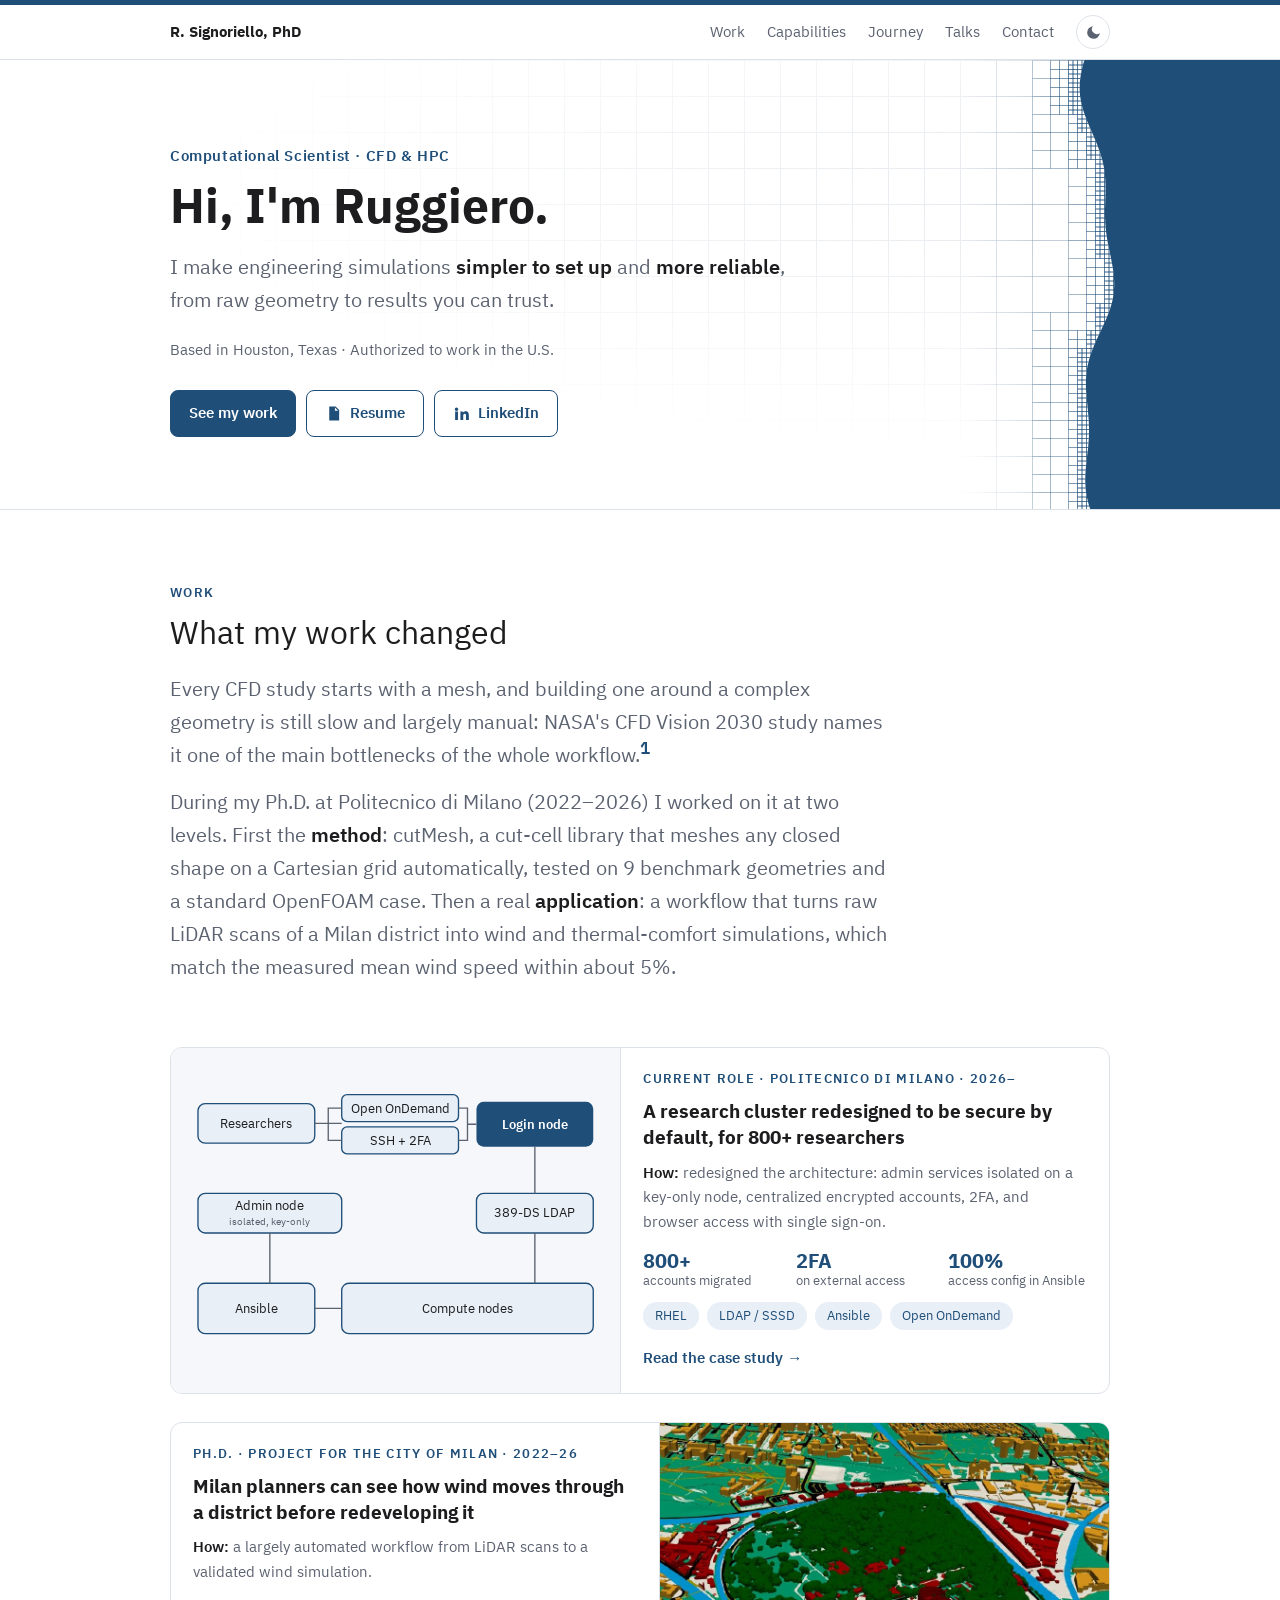
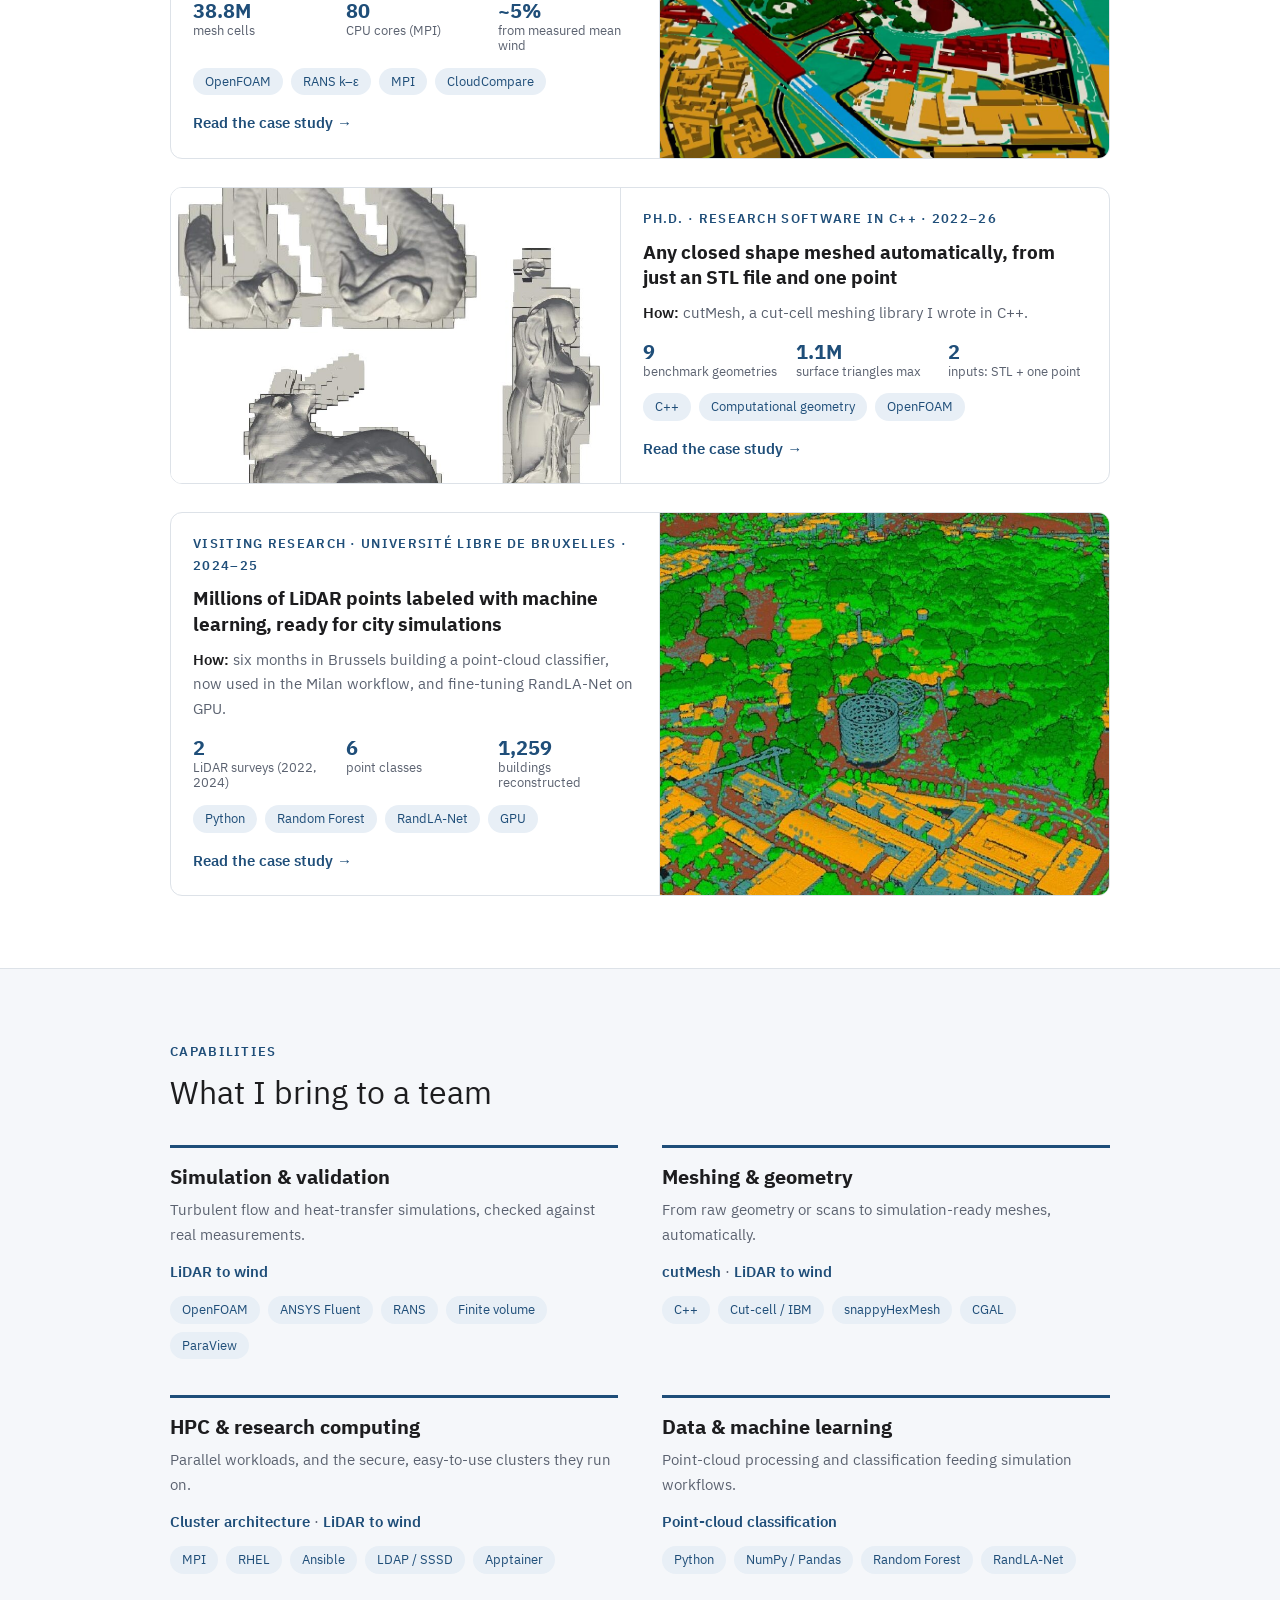
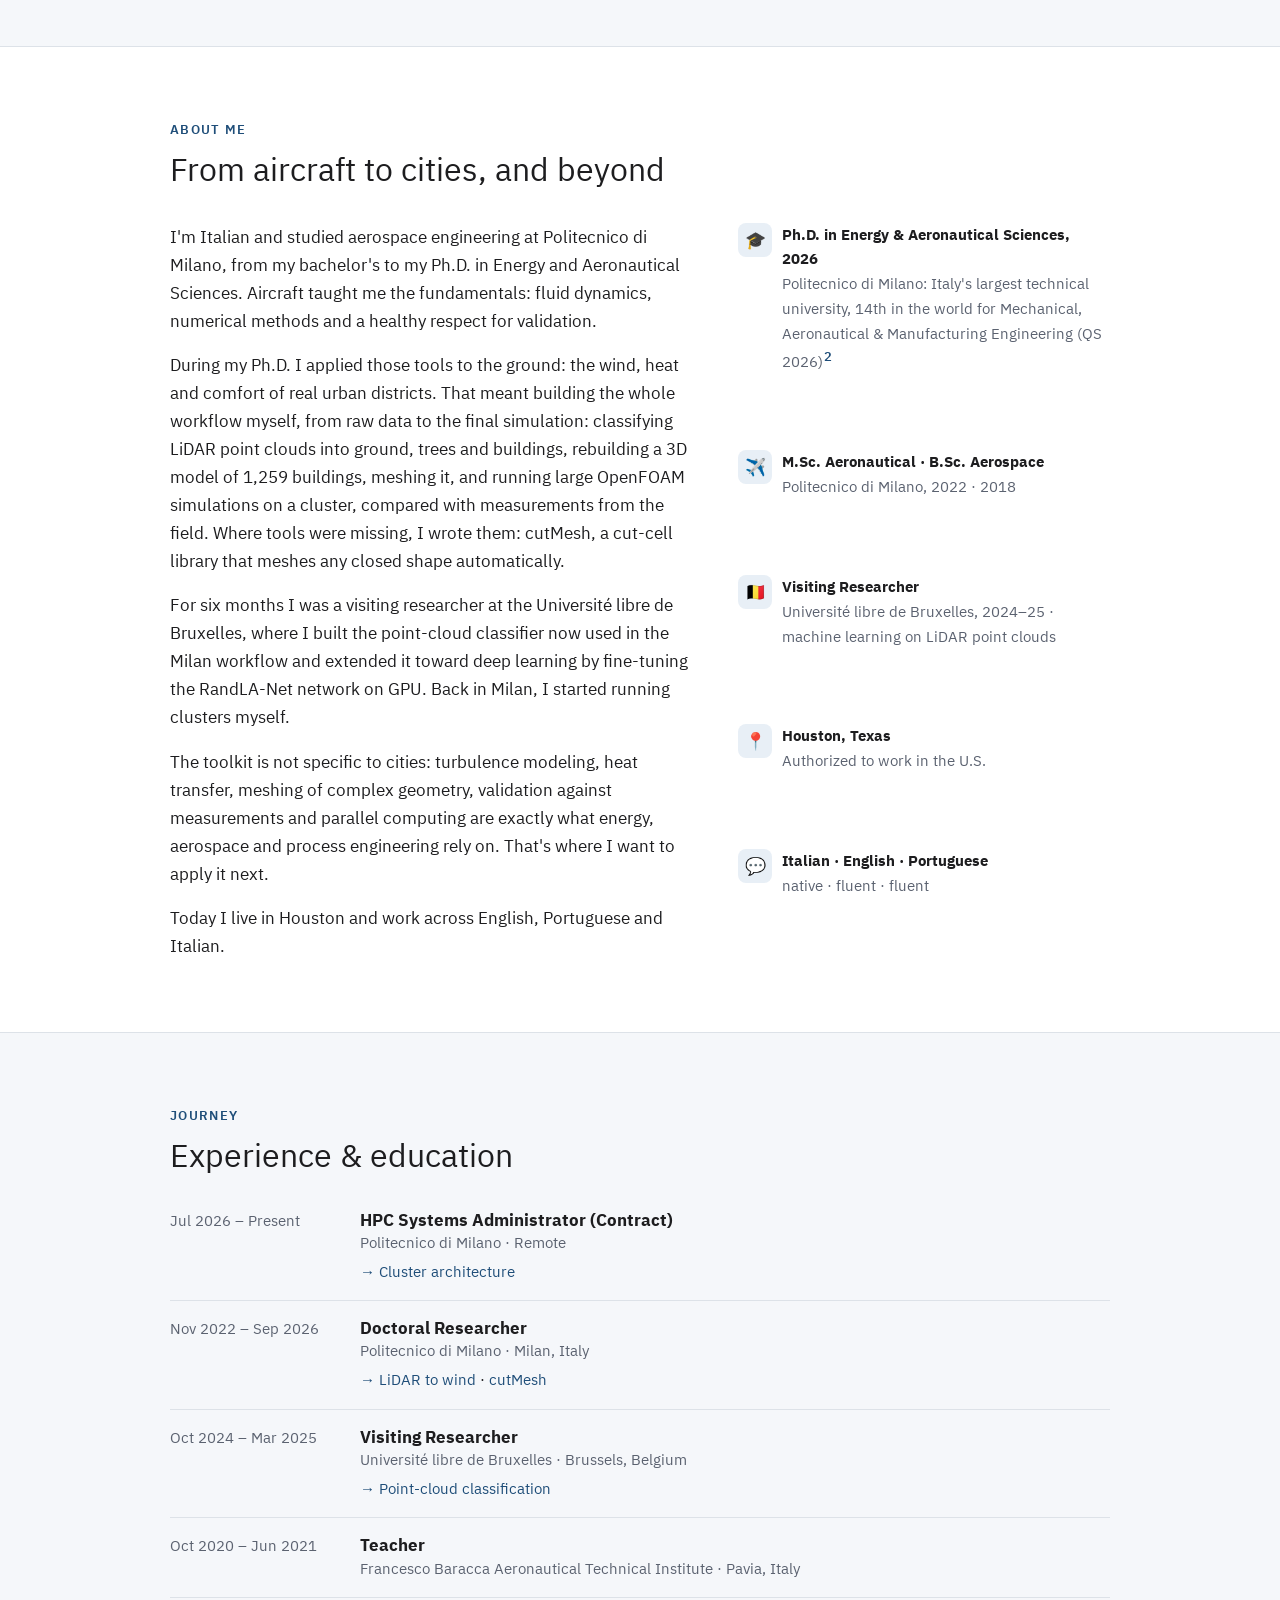
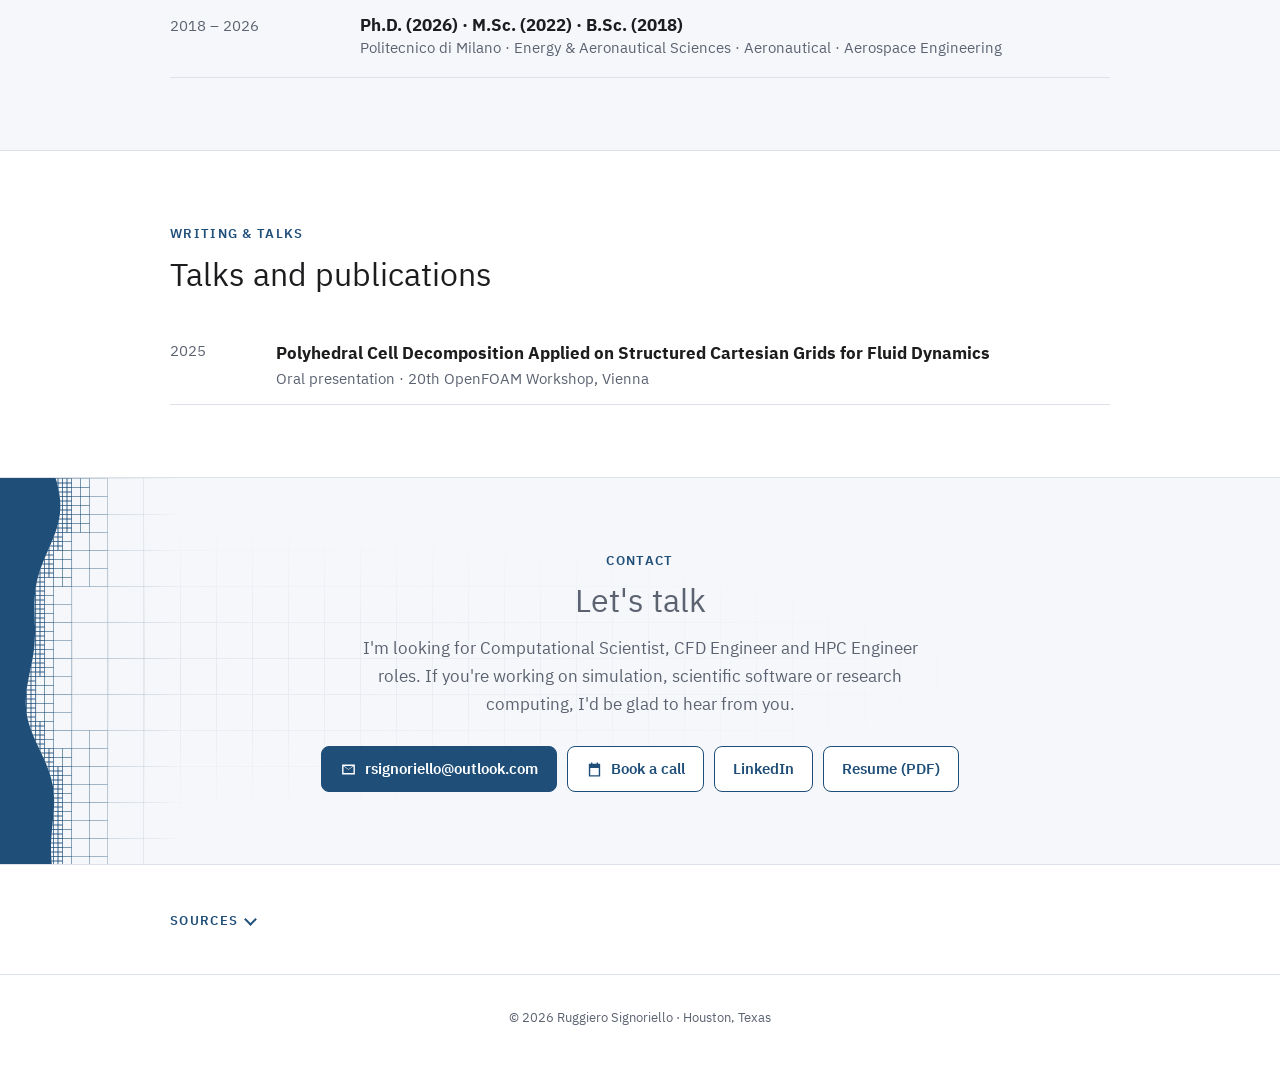
==== commit 317f5fac: "Impact-first homepage and one page per project" ====
--- a/index.html
+++ b/index.html
@@ -5,9 +5,9 @@
 <meta name="viewport" content="width=device-width, initial-scale=1">
 <meta name="robots" content="noai, noimageai">
 <title>Ruggiero Signoriello, Ph.D.</title>
-<meta name="description" content="Ruggiero Signoriello, Ph.D. – Computational Scientist in CFD and HPC. Portfolio: cut-cell meshing, LiDAR-to-CFD urban wind simulation, machine learning on point clouds, HPC cluster engineering.">
+<meta name="description" content="Ruggiero Signoriello, Ph.D. – Computational Scientist in CFD and HPC. I make engineering simulations simpler to set up and more reliable, from raw geometry to results you can trust.">
 <meta property="og:title" content="Ruggiero Signoriello, Ph.D.">
-<meta property="og:description" content="Computational Scientist – CFD & HPC. Simulation software for turbulent flows and heat transfer, and the HPC systems it runs on.">
+<meta property="og:description" content="Ruggiero Signoriello, Ph.D. – Computational Scientist in CFD and HPC. I make engineering simulations simpler to set up and more reliable, from raw geometry to results you can trust.">
 <meta property="og:type" content="profile">
 <meta property="og:url" content="https://ruggiero.signoriello.dev/">
 <meta property="og:image" content="https://ruggiero.signoriello.dev/img/city.jpg">
@@ -18,341 +18,17 @@
   try { var t = localStorage.getItem("theme"); if (t) document.documentElement.dataset.theme = t; } catch (e) {}
 </script>
 <link rel="preload" href="fonts/IBMPlexSans-Regular-Latin1.woff2" as="font" type="font/woff2" crossorigin>
-<style>
-  /* IBM Plex Sans, as on the business card: official IBM web files (Latin-1 subset,
-     unmodified, OFL: fonts/LICENSE.txt), self-hosted so no request goes to font services */
-  @font-face { font-family: "IBM Plex Sans"; font-style: normal; font-weight: 400; font-display: swap;
-               src: url("fonts/IBMPlexSans-Regular-Latin1.woff2") format("woff2"); }
-  @font-face { font-family: "IBM Plex Sans"; font-style: normal; font-weight: 600; font-display: swap;
-               src: url("fonts/IBMPlexSans-SemiBold-Latin1.woff2") format("woff2"); }
-  @font-face { font-family: "IBM Plex Sans"; font-style: normal; font-weight: 700; font-display: swap;
-               src: url("fonts/IBMPlexSans-Bold-Latin1.woff2") format("woff2"); }
-  :root {
-    --accent: #1F4E79;
-    --accent-2: #2f7bbf;
-    --accent-soft: #e8eff6;
-    --text: #1d1d1f;
-    --muted: #5b6270;
-    --line: #dde2e8;
-    --bg: #ffffff;
-    --bg-alt: #f5f7fa;
-    /* blu del biglietto: superfici piene, uguale in chiaro e scuro */
-    --brand: #1F4E79;
-    --on-brand: #ffffff;
-    /* body of the cut-cell band (= fill colour in img/cutcell-band*.svg) */
-    --band-body: #1F4E79;
-    /* distance of the band's right edge from the screen edge: next to the content,
-       but at most 140px, so on wide screens the blue never becomes a heavy slab */
-    --band-right: min(calc(50vw - 471px), 140px);
-  }
-  /* Dark theme: follows the system unless the visitor picked one with the toggle in the
-     nav (data-theme="light|dark" on <html>, saved in localStorage "theme"). */
-  :root { color-scheme: light; }
-  @media (prefers-color-scheme: dark) {
-    :root:not([data-theme="light"]) {
-      color-scheme: dark;
-      --accent: #7fb2e0;
-      --accent-2: #a9cdef;
-      --accent-soft: #17283a;
-      --text: #e8eaed;
-      --muted: #a2a9b4;
-      --line: #2c333d;
-      --bg: #111418;
-      --bg-alt: #171b21;
-      --band-body: #183552;   /* deeper: not the brightest area of the page */
-    }
-  }
-  :root[data-theme="dark"] {
-    color-scheme: dark;
-    --accent: #7fb2e0;
-    --accent-2: #a9cdef;
-    --accent-soft: #17283a;
-    --text: #e8eaed;
-    --muted: #a2a9b4;
-    --line: #2c333d;
-    --bg: #111418;
-    --bg-alt: #171b21;
-    --band-body: #183552;   /* deeper: not the brightest area of the page */
-  }
-  * { box-sizing: border-box; }
-  html { scroll-behavior: smooth; }
-  body {
-    margin: 0;
-    font-family: "IBM Plex Sans", -apple-system, BlinkMacSystemFont, "Segoe UI", Helvetica, Arial, sans-serif;
-    font-size: 17px;
-    line-height: 1.65;
-    color: var(--text);
-    background: var(--bg);
-  }
-  a { color: var(--accent); }
-  img { max-width: 100%; display: block; }
-  .wrap { max-width: 980px; margin: 0 auto; padding: 0 20px; }
-
-  /* ---------- nav ---------- */
-  nav {
-    position: sticky; top: 0; z-index: 10;
-    border-top: 5px solid var(--brand);   /* richiama la banda del biglietto */
-    background: color-mix(in srgb, var(--bg) 90%, transparent);
-    backdrop-filter: blur(8px);
-    border-bottom: 1px solid var(--line);
-  }
-  nav .wrap { display: flex; gap: 22px; align-items: center; height: 54px; }
-  nav a { color: var(--muted); text-decoration: none; font-size: 15px; white-space: nowrap; }
-  nav a:hover { color: var(--accent); }
-  nav .brand { color: var(--text); font-weight: 700; margin-right: auto; }
-  .theme-toggle {
-    display: grid; place-items: center; width: 34px; height: 34px; padding: 0;
-    border: 1px solid var(--line); border-radius: 50%; background: transparent;
-    color: var(--muted); cursor: pointer;
-  }
-  .theme-toggle:hover { color: var(--accent); border-color: var(--accent); }
-  .theme-toggle svg { width: 17px; height: 17px; fill: currentColor; }
-  /* light theme shows the moon (switch to dark), dark theme shows the sun */
-  .theme-toggle .sun { display: none; }
-  :root[data-theme="dark"] .theme-toggle .moon { display: none; }
-  :root[data-theme="dark"] .theme-toggle .sun { display: block; }
-  @media (prefers-color-scheme: dark) {
-    :root:not([data-theme="light"]) .theme-toggle .moon { display: none; }
-    :root:not([data-theme="light"]) .theme-toggle .sun { display: block; }
-  }
-
-  /* ---------- hero ---------- */
-  header {
-    position: relative; overflow: hidden;
-    padding: 84px 0 72px;
-    border-bottom: 1px solid var(--line);
-  }
-  header::before {            /* faint Cartesian grid: a nod to cut-cell meshing */
-    content: ""; position: absolute; inset: 0;
-    background-image:
-      linear-gradient(var(--line) 1px, transparent 1px),
-      linear-gradient(90deg, var(--line) 1px, transparent 1px);
-    background-size: 36px 36px;   /* = ROOT in make_band_svg.py */
-    /* squares aligned to the right edge of the band, so its cells refine them */
-    background-position: right var(--band-right) top 0;
-    mask-image: radial-gradient(ellipse at 85% 30%, #000 0%, transparent 60%);
-    -webkit-mask-image: radial-gradient(ellipse at 85% 30%, #000 0%, transparent 60%);
-    opacity: .8;
-  }
-  /* Cut-cell band of the business card, mirrored on the right. The wall sits just
-     inside the right edge of the content (capped by --band-right); the SVG holds wall + grid,
-     .band-fill extends the blue body to the edge of the screen. With a photo, the
-     avatar (white ring) overlaps the wall. */
-  .band, .band-fill { position: absolute; top: 0; pointer-events: none; user-select: none; }
-  .band {
-    right: var(--band-right);   /* fixed pixel size: its 36px cells are the background squares */
-    /* the grid fades out to the left, like the faint background grid */
-    mask-image: linear-gradient(to right, transparent 0%, #000 45%);
-    -webkit-mask-image: linear-gradient(to right, transparent 0%, #000 45%);
-  }
-  .band-fill { right: 0; height: 100%; width: calc(var(--band-right) + 1px); background: var(--band-body); }
-  @media (max-width: 960px) { .band, .band-fill { display: none; } }   /* no room beside the content */
-  /* Phones and tablets: the same band turned horizontal along the bottom of the header
-     (body below, grid above fading upwards), cells aligned to the squares from bottom-left */
-  .band-h { display: none; }
-  @media (prefers-color-scheme: dark) {
-    :root:not([data-theme="light"]) .band-h { background-image: url("img/cutcell-band-h-dark.svg"); }
-  }
-  :root[data-theme="dark"] .band-h { background-image: url("img/cutcell-band-h-dark.svg"); }
-  @media (max-width: 960px) {
-    header { padding-bottom: 150px; }
-    header::before { background-position: left 0 bottom 0; }
-    .band-h {
-      /* repeated sideways: the wave is periodic over 1080px, so it covers any width */
-      display: block; position: absolute; left: 0; right: 0; bottom: 0; height: 180px;
-      background: url("img/cutcell-band-h.svg") left bottom / auto repeat-x;
-      pointer-events: none;
-      mask-image: linear-gradient(to bottom, transparent 0%, #000 45%);
-      -webkit-mask-image: linear-gradient(to bottom, transparent 0%, #000 45%);
-    }
-  }
-  .hero { position: relative; display: grid; grid-template-columns: 1fr 200px; gap: 48px; align-items: center; }
-  .kicker { color: var(--accent); font-weight: 600; font-size: 15px; letter-spacing: .04em; margin: 0 0 10px; }
-  h1 { font-size: clamp(32px, 5.4vw, 48px); line-height: 1.1; margin: 0 0 18px; }
-  .lead { font-size: 20px; color: var(--muted); max-width: 620px; margin: 0 0 22px; }
-  .lead strong { color: var(--text); font-weight: 600; }
-  .meta { color: var(--muted); font-size: 15px; margin: 0 0 28px; }
-  .avatar {
-    width: 200px; height: 200px; border-radius: 50%;
-    background: var(--brand); color: var(--on-brand);
-    display: grid; place-items: center;
-    font-size: 64px; font-weight: 700; letter-spacing: .02em;
-    box-shadow: 0 0 0 8px var(--bg);   /* ring in the page colour: overlaps the band cleanly */
-    position: relative; z-index: 1;
-    overflow: hidden;
-  }
-  .avatar img { width: 100%; height: 100%; object-fit: cover; }
-  .avatar img ~ span { display: none; }
-  /* no photo yet (img/photo.jpg missing, onerror removes the <img>): hide the "RS"
-     placeholder and give the text the full width; it comes back on its own once
-     img/photo.jpg is added */
-  .avatar:not(:has(img)) { display: none; }
-  .hero:not(:has(.avatar img)) { grid-template-columns: 1fr; }
-
-  .buttons { display: flex; flex-wrap: wrap; gap: 10px; }
-  .btn {
-    display: inline-flex; align-items: center; gap: 8px;
-    padding: 10px 18px; border-radius: 8px; font-size: 15px; font-weight: 600;
-    text-decoration: none; border: 1px solid var(--accent); color: var(--accent);
-    background: var(--bg);
-  }
-  .btn.primary { background: var(--brand); border-color: var(--brand); color: var(--on-brand); }
-  .btn:hover { filter: brightness(1.1); }
-  .btn svg { width: 17px; height: 17px; fill: currentColor; }
-
-  /* ---------- sections ---------- */
-  section { padding: 72px 0; border-bottom: 1px solid var(--line); }
-  section.alt { background: var(--bg-alt); }
-  /* Labels: one style in blue (section h2, project .tagline) and the same in grey (.label) */
-  h2 {
-    font-size: 13px; font-weight: 600; letter-spacing: .1em; text-transform: uppercase;
-    color: var(--accent); margin: 0 0 10px;
-  }
-  .section-title { font-size: clamp(24px, 3.6vw, 32px); line-height: 1.2; margin: 0 0 34px; }
-  h3 { font-size: 20px; margin: 0; line-height: 1.3; }
-  p { margin: 0 0 16px; }
-
-  /* about */
-  .about { display: grid; grid-template-columns: 1.4fr 1fr; gap: 48px; }
-  .about p:last-child { margin-bottom: 0; }
-  .facts { list-style: none; padding: 0; margin: 0; display: grid; gap: 14px; }
-  .facts li { display: grid; grid-template-columns: 34px 1fr; gap: 10px; align-items: start; font-size: 15px; }
-  .facts .ico {
-    width: 34px; height: 34px; border-radius: 8px;
-    background: var(--accent-soft); color: var(--accent);
-    display: grid; place-items: center; font-size: 17px;
-  }
-  .facts b { display: block; font-size: 15px; }
-  .facts span { color: var(--muted); }
-
-  /* projects */
-  .project { display: grid; grid-template-columns: 1.15fr 1fr; gap: 40px; align-items: start; margin-bottom: 80px; }
-  .project:last-child { margin-bottom: 0; }
-  .project.flip > .media { order: 2; }
-  .media { display: grid; gap: 12px; }
-  .media figure {
-    margin: 0; background: #fff; border: 1px solid var(--line); border-radius: 12px; overflow: hidden;
-  }
-  .media figure img { width: 100%; height: auto; }
-  .media figcaption { font-size: 13px; color: #5b6270; padding: 8px 12px; border-top: 1px solid #e6e9ee; background: #fff; }
-  .media .pair { display: grid; grid-template-columns: 1fr 1fr; gap: 12px; }
-  .media .pair img { aspect-ratio: 1 / 1; object-fit: contain; }
-  .media img.contain { max-height: 300px; width: auto; margin: 0 auto; }
-  .tagline, .project .tagline {   /* .project .tagline: beats ".project p" (dark text) */
-    color: var(--accent); font-weight: 600; font-size: 13px; letter-spacing: .1em; text-transform: uppercase; margin: 0 0 6px; }
-  .project h3 { font-size: 24px; margin-bottom: 12px; }
-  .label { font-weight: 600; font-size: 13px; text-transform: uppercase; letter-spacing: .1em; color: var(--muted); margin: 18px 0 4px; }
-  .project p { color: var(--text); }
-  .numbers { display: flex; flex-wrap: wrap; gap: 24px; margin: 20px 0; }
-  .numbers div { line-height: 1.2; }
-  .numbers b { display: block; font-size: 24px; color: var(--accent); }
-  .numbers span { font-size: 13px; color: var(--muted); }
-  .tags { display: flex; flex-wrap: wrap; gap: 8px; }
-  .tag { background: var(--accent-soft); color: var(--accent); border-radius: 999px; padding: 3px 12px; font-size: 13px; font-weight: 500; }
-
-  .diagram {
-    background: var(--bg); border: 1px solid var(--line); border-radius: 12px; padding: 24px;
-  }
-  .diagram svg { width: 100%; height: auto; display: block; }
-  .diagram .box { fill: var(--accent-soft); stroke: var(--accent); stroke-width: 1.5; }
-  .diagram .box.strong { fill: var(--brand); }
-  .diagram text { font-family: inherit; font-size: 13px; fill: var(--text); }
-  .diagram .t-on { fill: var(--on-brand); font-weight: 600; }
-  .diagram .t-mut { fill: var(--muted); font-size: 11px; }
-  .diagram .wire { stroke: var(--muted); stroke-width: 1.5; fill: none; }
-
-  /* research intro + notes */
-  /* Projects intro: told as a short story (problem, then method and application) */
-  .story { max-width: 720px; margin: -14px 0 64px; font-size: 20px; color: var(--muted); }
-  .story p { margin: 0 0 14px; }
-  .story strong { color: var(--text); font-weight: 600; }
-  .story sup { line-height: 0; }   /* the footnote mark must not open up the line spacing */
-  .story sup a { text-decoration: none; font-weight: 600; }
-  .note {
-    border-left: 3px solid var(--accent); background: var(--accent-soft);
-    padding: 10px 14px; border-radius: 0 8px 8px 0; font-size: 15px; margin: 0 0 16px;
-  }
-  .note b { color: var(--accent); }
-  .credit { font-size: 13px; color: var(--muted); margin: 16px 0 0; }
-  .cite a { text-decoration: none; font-weight: 600; margin-left: 1px; }
-  .sources { padding: 40px 0; }
-  .sources h2 { margin-bottom: 14px; }
-  .sources ol { margin: 0; padding-left: 20px; font-size: 13px; color: var(--muted); }
-  .sources li { margin-bottom: 6px; }
-
-  /* timeline */
-  .timeline { position: relative; padding-left: 28px; }
-  .timeline::before { content: ""; position: absolute; left: 6px; top: 6px; bottom: 6px; width: 2px; background: var(--line); }
-  .step { position: relative; margin-bottom: 30px; }
-  .step:last-child { margin-bottom: 0; }
-  .step::before {
-    content: ""; position: absolute; left: -28px; top: 6px; width: 14px; height: 14px; border-radius: 50%;
-    background: var(--bg); border: 3px solid var(--accent);
-  }
-  .step.edu::before { border-color: var(--muted); }
-  .step .when { color: var(--muted); font-size: 13px; }
-  .step .where { color: var(--muted); font-size: 15px; margin: 0 0 6px; }
-  .step p { margin: 0; font-size: 15px; }
-
-  .skills { display: grid; grid-template-columns: repeat(auto-fit, minmax(220px, 1fr)); gap: 24px; }
-  .skills h3 { font-size: 15px; color: var(--muted); font-weight: 600; margin-bottom: 10px; }
-
-  /* contact */
-  .contact { text-align: center; }
-  .contact .section-title { margin-bottom: 14px; }
-  .contact p { color: var(--muted); max-width: 560px; margin: 0 auto 28px; }
-  /* Contact closes the page with the same mark as the header, lighter: faint grid fading
-     from the left and a thin band on the left edge (the header band, mirrored). The band
-     starts at the screen edge, so its 36px cells line up with the squares (left 0, top 0). */
-  .contact { position: relative; overflow: hidden; }
-  .contact::before {
-    content: ""; position: absolute; inset: 0;
-    background-image:
-      linear-gradient(var(--line) 1px, transparent 1px),
-      linear-gradient(90deg, var(--line) 1px, transparent 1px);
-    background-size: 36px 36px;
-    background-position: left 0 top 0;
-    mask-image: radial-gradient(ellipse at 0% 50%, #000 0%, transparent 55%);
-    -webkit-mask-image: radial-gradient(ellipse at 0% 50%, #000 0%, transparent 55%);
-    opacity: .8;
-  }
-  .contact .wrap { position: relative; }
-  .band-left { right: auto; left: 0; transform: scaleX(-1); }   /* mask is mirrored too: grid fades to the right */
-  @media (max-width: 960px) {
-    /* phones: the horizontal band upside down at the top of Contact (blue on top, grid
-       fading down), mirroring the one at the bottom of the header */
-    .contact { padding-top: 150px; }
-    .contact::before { background-position: left 0 top 0; }
-    .band-h-top { top: 0; bottom: auto; transform: scaleY(-1); }   /* mask flips too */
-  }
-  .contact .buttons { justify-content: center; }
-
-  footer { padding: 32px 0 44px; color: var(--muted); font-size: 13px; text-align: center; }
-
-  @media (max-width: 820px) {
-    .hero { grid-template-columns: 1fr; gap: 28px; }
-    .avatar { width: 120px; height: 120px; font-size: 40px; order: -1; }
-    .about, .project { grid-template-columns: 1fr; gap: 28px; }
-    .project.flip > .media { order: 0; }
-    .project { margin-bottom: 64px; }
-  }
-  @media (max-width: 560px) {
-    body { font-size: 16px; }
-    header { padding: 48px 0 150px; }   /* bottom room for the horizontal band */
-    .lead { font-size: 18px; }
-    section { padding: 56px 0; }
-    nav a:not(.brand):nth-child(n+4) { display: none; }
-  }
-</style>
+<link rel="stylesheet" href="style.css">
 </head>
 <body>
 
 <nav>
   <div class="wrap">
     <a class="brand" href="#top">R. Signoriello, PhD</a>
-    <a href="#projects">Projects</a>
-    <a href="#about">About</a>
+    <a href="#work">Work</a>
+    <a href="#capabilities">Capabilities</a>
     <a href="#journey">Journey</a>
+    <a href="#talks">Talks</a>
     <a href="#contact">Contact</a>
     <button class="theme-toggle" type="button" aria-label="Switch light/dark theme" title="Light / dark theme">
       <svg class="moon" viewBox="0 0 24 24" aria-hidden="true"><path d="M21 12.8A9 9 0 1111.2 3a7 7 0 009.8 9.8z"/></svg>
@@ -373,14 +49,12 @@
       <p class="kicker">Computational Scientist · CFD &amp; HPC</p>
       <h1>Hi, I'm Ruggiero.</h1>
       <p class="lead">
-        I build simulation software for <strong>turbulent flows and heat transfer</strong>:
-        I write the <strong>meshing code</strong>, run the <strong>simulations</strong> in parallel,
-        check them against <strong>real measurements</strong>, and keep the
-        <strong>HPC clusters</strong> they run on secure and easy to use.
+        I make engineering simulations <strong>simpler to set up</strong> and <strong>more reliable</strong>,
+        from raw geometry to results you can trust.
       </p>
       <p class="meta">Based in Houston, Texas · Authorized to work in the U.S.</p>
       <div class="buttons">
-        <a class="btn primary" data-goatcounter-click="hero-see-work" href="#projects">See my work</a>
+        <a class="btn primary" data-goatcounter-click="hero-see-work" href="#work">See my work</a>
         <a class="btn" data-goatcounter-click="resume-download-hero" href="https://1drv.ms/b/c/a7333cfdc3301dc4/IQABKrg-Tx84Q465GuaP1Ry7AYAypZ0C0ugnFOhXBMoLWoY?download=1" data-resume target="_blank" rel="noopener">
           <svg viewBox="0 0 24 24" aria-hidden="true"><path d="M6 2h9l5 5v15H6V2zm8 1.5V8h4.5L14 3.5zM8 12h10v1.5H8V12zm0 3h10v1.5H8V15zm0 3h7v1.5H8V18z"/></svg>
           Resume
@@ -399,11 +73,15 @@
   </div>
 </header>
 
-<!-- ======================= PROJECTS ======================= -->
-<section id="projects">
-  <div class="wrap">
-    <h2>Projects</h2>
-    <p class="section-title">Selected work</p>
+<!-- ======================= WORK ======================= -->
+<!-- Featured: at most 4 cards, newest first. A new project goes in at the top; the
+     oldest moves down to "Earlier work". Every card has the same parts: context · years,
+     title, one-line problem, 3 numbers, tags, link to its own page. -->
+<section id="work">
+  <div class="wrap">
+    <h2>Work</h2>
+    <p class="section-title">What my work changed</p>
+    <!-- The story behind the work: to be rewritten -->
     <div class="story">
       <p>
         Every CFD study starts with a mesh, and building one around a complex geometry is still slow and
@@ -419,223 +97,134 @@
       </p>
     </div>
 
-    <!-- Project 1 -->
-    <article class="project flip">
-      <div class="media">
-        <figure>
-          <img src="img/cutmesh.jpg" alt="Cut-cell meshes generated by cutMesh around classic 3D test models: a dragon, a bunny, a statue and a cone" loading="lazy">
-          <figcaption>cutMesh on standard 3D test models from the Stanford 3D Scanning Repository<sup class="cite"><a href="#ref-3">3</a></sup></figcaption>
-        </figure>
-        <figure>
-          <img class="contain" src="img/motorbike.jpg" alt="Cut cells around the OpenFOAM motorbike geometry" loading="lazy">
-          <figcaption>Cut cells (yellow) around the standard OpenFOAM motorbike case</figcaption>
-        </figure>
-      </div>
-      <div>
-        <p class="tagline">The method · Research software in C++</p>
-        <h3>cutMesh: meshing any shape on a Cartesian grid</h3>
-        <p>
-          Cartesian grids are the fastest meshes to build and the simplest to solve on, but they don't fit
-          complex shapes, so most tools fall back on slow, hand-tuned body-fitted meshing. Cut-cell methods fix that by slicing the cells that
-          touch the surface into exact polyhedra.
-        </p>
-        <p class="label">What I built</p>
-        <p>
-          A polyhedral cut-cell meshing library written from scratch. It needs only a closed STL surface
-          and one point in the fluid. It handles multiple cuts per cell, multiple objects and non-manifold
-          geometry, and processes each cell independently so the work can be distributed.
-        </p>
-        <p class="label">Result</p>
-        <p>
-          Benchmarked on 9 reference geometries, from a simple 118-triangle cone to a detailed
-          1.1M-triangle 3D scan. I fitted a power-law runtime model and identified surface trimming as the main
-          cost driver, then tested the meshes end to end in OpenFOAM on its standard motorbike case.
-        </p>
-        <p class="label">Scope</p>
-        <p>
-          The input surface must be closed (watertight), and the grid must be fine enough that no surface
-          feature passes through a cell unresolved. Within those limits the cuts follow the STL surface exactly.
-        </p>
-        <p class="note">
-          <b>Presented</b> at the 20th OpenFOAM Workshop, Vienna, July 2025: <em>“Polyhedral Cell Decomposition
-          Applied on Structured Cartesian Grids for Fluid Dynamics”</em> (R. Signoriello, R. Mereu, F. Piscaglia).
-          The code is not public yet; I'm happy to walk through the algorithm and the benchmarks in a call.
-        </p>
-        <div class="numbers">
-          <div><b>9</b><span>benchmark geometries</span></div>
-          <div><b>1.1M</b><span>surface triangles max</span></div>
-          <div><b>2</b><span>inputs: STL + one point</span></div>
-        </div>
-        <div class="tags">
-          <span class="tag">C++</span><span class="tag">Computational geometry</span><span class="tag">Cut-cell methods</span>
-          <span class="tag">OpenFOAM</span><span class="tag">Performance profiling</span>
-        </div>
-      </div>
-    </article>
-
-    <!-- Project 2 -->
-    <article class="project">
-      <div class="media">
-        <figure>
-          <img src="img/city.jpg" alt="3D urban model of La Goccia park in Milan with ground, trees and buildings reconstructed from LiDAR" loading="lazy">
-          <figcaption>La Goccia, Milan: ground, tree canopies and buildings reconstructed from LiDAR</figcaption>
-        </figure>
-        <figure>
-          <img src="img/wind.jpg" alt="Wind speed fields around buildings: top, front and side views, with and without the mesh" loading="lazy">
-          <figcaption>Wind speed at the anemometer plane: top, front and side views, with the mesh below</figcaption>
-        </figure>
-        <figure>
-          <img src="img/mesh.jpg" alt="Cylindrical computational domain of the Milan district with buildings on the ground" loading="lazy">
-          <figcaption>Computational domain: 2.28 km radius, 570 m high, wind from 240°</figcaption>
-        </figure>
-      </div>
-      <div>
-        <p class="tagline">The application · Project for the City of Milan</p>
-        <h3>From LiDAR to wind: simulating a city district</h3>
-        <p>
-          La Goccia is a 0.46 km² urban woodland in north Milan, next to the Politecnico campus and
-          about to be redeveloped. Planners wanted to know how wind moves through it today, but
-          turning a real neighborhood into a simulation-ready model is usually slow, manual work.
-        </p>
-        <p class="label">What I built</p>
-        <p>
-          An end-to-end workflow, designed and run by me from raw data to the final simulation. LiDAR point
-          clouds from 2022 and 2024 are cleaned and classified into ground, vegetation and buildings with a model
-          trained on my own data; open-source tools then rebuild a watertight 3D model of 1,259 buildings,
-          156 of them at high detail. The model is meshed and simulated in OpenFOAM (steady RANS, k–ε) with an
-          atmospheric boundary layer derived from Linate airport wind data. cutMesh was developed and tested
-          separately; integrating it into this workflow is ongoing.
-        </p>
-        <p class="label">Result</p>
-        <p>
-          Compared with 740 ten-minute samples from an on-site anemometer at 48 m (Jan 2024 – Aug 2025),
-          the simulated mean wind speed is about 5% below the measured one: 1.60 vs. 1.69 m/s, a bias of −0.09 m/s.
-          The workflow was then extended to a multi-region RANS thermal-comfort analysis of the district.
-        </p>
-        <p class="note">
-          The RMSE of 1.26 m/s reflects gust-to-gust variability: a steady RANS model predicts the mean
-          flow, not the fluctuations, which would require unsteady approaches such as URANS or LES.
-        </p>
-        <div class="numbers">
-          <div><b>38.8M</b><span>mesh cells</span></div>
-          <div><b>80</b><span>CPU cores (MPI)</span></div>
-          <div><b>−0.09 m/s</b><span>bias on mean wind speed</span></div>
-        </div>
-        <div class="tags">
-          <span class="tag">OpenFOAM</span><span class="tag">RANS k–ε</span>
-          <span class="tag">CloudCompare</span><span class="tag">MPI</span><span class="tag">ParaView</span>
-        </div>
-      </div>
-    </article>
-
-    <!-- Project 3 -->
-    <article class="project flip">
-      <div class="media">
-        <figure>
-          <img src="img/lidar.jpg" alt="Classified LiDAR point cloud of La Goccia: vegetation in green, buildings in orange, ground in brown" loading="lazy">
-          <figcaption>Classified 2022 LiDAR survey: vegetation, buildings, ground</figcaption>
-        </figure>
-      </div>
-      <div>
-        <p class="tagline">Visiting research · Université libre de Bruxelles</p>
-        <h3>Teaching a model to read point clouds</h3>
-        <p>
-          Before a city can be simulated, every one of its millions of LiDAR points has to be labeled:
-          is it ground, a tree or a building? Doing that by hand doesn't scale.
-        </p>
-        <p class="label">What I built</p>
-        <p>
-          During six months in Brussels (Oct 2024 – Mar 2025) I built a semi-automatic Random Forest classifier
-          on geometric features (height, intensity, planarity, sphericity, PCA anisotropy), now used in the
-          Milan workflow, and started fine-tuning the RandLA-Net deep network on my own labeled Milan data, on GPU.
-        </p>
-        <p class="note">
-          <b>In progress.</b> I'm re-running the RandLA-Net evaluation with a train/test split that removes
-          the bias between tall and low buildings, so the accuracy reflects truly unseen areas.
-        </p>
-        <div class="numbers">
-          <div><b>2</b><span>LiDAR surveys (2022, 2024)</span></div>
-          <div><b>6</b><span>point classes</span></div>
-          <div><b>1,259</b><span>buildings reconstructed</span></div>
-        </div>
-        <div class="tags">
-          <span class="tag">Python</span><span class="tag">Random Forest</span><span class="tag">RandLA-Net</span>
-          <span class="tag">3DMASC</span><span class="tag">CGAL</span><span class="tag">QGIS</span>
-        </div>
-        <p class="credit">The classified point clouds feed the geometry step of the city-of-Milan workflow above.</p>
-      </div>
-    </article>
-
-    <!-- Project 4 -->
-    <article class="project">
-      <div class="media">
-        <div class="diagram" role="img" aria-label="Cluster access architecture: researchers log in through Open OnDemand with single sign-on or SSH with two-factor authentication, an isolated admin node, LDAP directory and Ansible-managed compute nodes">
+    <div class="cards">
+
+      <a class="card" href="projects/cluster.html">
+        <div class="thumb schematic" aria-hidden="true">
           <svg viewBox="0 0 460 300">
-            <rect class="box" x="10" y="20" width="130" height="44" rx="8"/>
-            <text x="75" y="47" text-anchor="middle">Researchers</text>
-            <rect class="box" x="170" y="10" width="130" height="30" rx="6"/>
-            <text x="235" y="30" text-anchor="middle">Open OnDemand</text>
-            <rect class="box" x="170" y="46" width="130" height="30" rx="6"/>
-            <text x="235" y="66" text-anchor="middle">SSH + 2FA</text>
-            <path class="wire" d="M140 42 H170 M155 42 V25 H170 M155 42 V61 H170"/>
-            <text class="t-mut" x="235" y="92" text-anchor="middle">OIDC single sign-on</text>
-
-            <rect class="box strong" x="320" y="18" width="130" height="50" rx="8"/>
-            <text class="t-on" x="385" y="40" text-anchor="middle">Login node</text>
-            <text class="t-on" x="385" y="56" text-anchor="middle" style="font-weight:400;font-size:11px">SSSD</text>
-            <path class="wire" d="M300 25 H310 V43 H320 M300 61 H310 V43"/>
-
-            <rect class="box" x="320" y="120" width="130" height="44" rx="8"/>
-            <text x="385" y="140" text-anchor="middle">389-DS LDAP</text>
-            <text class="t-mut" x="385" y="155" text-anchor="middle">800+ accounts</text>
-            <path class="wire" d="M385 68 V120"/>
-
-            <rect class="box" x="10" y="120" width="160" height="44" rx="8"/>
-            <text x="90" y="140" text-anchor="middle">Admin node</text>
-            <text class="t-mut" x="90" y="155" text-anchor="middle">isolated, key-only</text>
-
-            <rect class="box" x="170" y="220" width="280" height="56" rx="8"/>
-            <text x="310" y="244" text-anchor="middle">Compute nodes</text>
-            <text class="t-mut" x="310" y="262" text-anchor="middle">MPI · Apptainer</text>
-            <path class="wire" d="M385 164 V220"/>
-
-            <rect class="box" x="10" y="220" width="130" height="56" rx="8"/>
-            <text x="75" y="244" text-anchor="middle">Ansible</text>
-            <text class="t-mut" x="75" y="262" text-anchor="middle">versioned config</text>
-            <path class="wire" d="M90 164 V220 M140 248 H170"/>
+            <g fill="var(--accent-soft)" stroke="var(--accent)" stroke-width="1.5">
+              <rect x="10" y="20" width="130" height="44" rx="8"/><rect x="170" y="10" width="130" height="30" rx="6"/>
+              <rect x="170" y="46" width="130" height="30" rx="6"/><rect x="320" y="120" width="130" height="44" rx="8"/>
+              <rect x="10" y="120" width="160" height="44" rx="8"/><rect x="170" y="220" width="280" height="56" rx="8"/>
+              <rect x="10" y="220" width="130" height="56" rx="8"/>
+            </g>
+            <rect x="320" y="18" width="130" height="50" rx="8" fill="var(--brand)"/>
+            <g fill="none" stroke="var(--muted)" stroke-width="1.5">
+              <path d="M140 42 H170 M155 42 V25 H170 M155 42 V61 H170 M300 25 H310 V43 H320 M300 61 H310 V43 M385 68 V120 M385 164 V220 M90 164 V220 M140 248 H170"/>
+            </g>
+            <g font-size="14" fill="var(--text)" text-anchor="middle">
+              <text x="75" y="47">Researchers</text><text x="235" y="30">Open OnDemand</text><text x="235" y="66">SSH + 2FA</text>
+              <text x="385" y="146">389-DS LDAP</text><text x="90" y="138">Admin node</text>
+              <text x="310" y="253">Compute nodes</text><text x="75" y="253">Ansible</text>
+              <text x="385" y="48" fill="#fff" font-weight="600">Login node</text>
+            </g>
+            <text x="90" y="155" font-size="11" fill="var(--muted)" text-anchor="middle">isolated, key-only</text>
           </svg>
         </div>
-      </div>
-      <div>
-        <p class="tagline">Current role · Politecnico di Milano</p>
-        <h3>Modernizing a research HPC cluster</h3>
-        <p>
-          A university cluster shared by hundreds of researchers still relied on NIS, a legacy
-          protocol that sends identity data unencrypted, and on terminal-only access.
-        </p>
-        <p class="label">What I did</p>
-        <p>
-          Migrated all user accounts to a 389-DS LDAP directory with SSSD on every node. Moved admin
-          services to an isolated, key-only node and enforced two-factor authentication. Deployed
-          Open OnDemand with single sign-on, so researchers can use the cluster from a web browser. Every
-          access setting lives in Ansible playbooks, so any node can be rebuilt to a known, audited state.
-        </p>
-        <div class="numbers">
-          <div><b>800+</b><span>accounts migrated</span></div>
-          <div><b>2FA</b><span>on external access</span></div>
-          <div><b>100%</b><span>access config in Ansible</span></div>
+        <div class="body">
+          <p class="tagline">Current role · Politecnico di Milano · 2026–</p>
+          <h3>A research cluster redesigned to be secure by default, for 800+ researchers</h3>
+          <p class="problem"><b>How:</b> redesigned the architecture: admin services isolated on a key-only node, centralized encrypted accounts, 2FA, and browser access with single sign-on.</p>
+          <div class="numbers">
+            <div><b>800+</b><span>accounts migrated</span></div>
+            <div><b>2FA</b><span>on external access</span></div>
+            <div><b>100%</b><span>access config in Ansible</span></div>
+          </div>
+          <div class="tags"><span class="tag">RHEL</span><span class="tag">LDAP / SSSD</span><span class="tag">Ansible</span><span class="tag">Open OnDemand</span></div>
+          <span class="more">Read the case study →</span>
         </div>
-        <div class="tags">
-          <span class="tag">RHEL</span><span class="tag">LDAP / SSSD</span><span class="tag">Ansible</span>
-          <span class="tag">Open OnDemand</span><span class="tag">OIDC</span><span class="tag">Security</span>
+      </a>
+
+      <a class="card" href="projects/wind.html">
+        <div class="thumb"><img src="img/city.jpg" alt="3D urban model of La Goccia park in Milan reconstructed from LiDAR" loading="lazy"></div>
+        <div class="body">
+          <p class="tagline">Ph.D. · Project for the City of Milan · 2022–26</p>
+          <h3>Milan planners can see how wind moves through a district before redeveloping it</h3>
+          <p class="problem"><b>How:</b> a largely automated workflow from LiDAR scans to a validated wind simulation.</p>
+          <div class="numbers">
+            <div><b>38.8M</b><span>mesh cells</span></div>
+            <div><b>80</b><span>CPU cores (MPI)</span></div>
+            <div><b>~5%</b><span>from measured mean wind</span></div>
+          </div>
+          <div class="tags"><span class="tag">OpenFOAM</span><span class="tag">RANS k–ε</span><span class="tag">MPI</span><span class="tag">CloudCompare</span></div>
+          <span class="more">Read the case study →</span>
         </div>
-      </div>
-    </article>
+      </a>
+
+      <a class="card" href="projects/cutmesh.html">
+        <div class="thumb"><img src="img/cutmesh.jpg" alt="Cut-cell meshes generated by cutMesh around classic 3D test models" loading="lazy"></div>
+        <div class="body">
+          <p class="tagline">Ph.D. · Research software in C++ · 2022–26</p>
+          <h3>Any closed shape meshed automatically, from just an STL file and one point</h3>
+          <p class="problem"><b>How:</b> cutMesh, a cut-cell meshing library I wrote in C++.</p>
+          <div class="numbers">
+            <div><b>9</b><span>benchmark geometries</span></div>
+            <div><b>1.1M</b><span>surface triangles max</span></div>
+            <div><b>2</b><span>inputs: STL + one point</span></div>
+          </div>
+          <div class="tags"><span class="tag">C++</span><span class="tag">Computational geometry</span><span class="tag">OpenFOAM</span></div>
+          <span class="more">Read the case study →</span>
+        </div>
+      </a>
+
+      <a class="card" href="projects/pointclouds.html">
+        <div class="thumb"><img src="img/lidar-card.jpg" alt="Classified LiDAR point cloud of La Goccia: vegetation, buildings, ground" loading="lazy"></div>
+        <div class="body">
+          <p class="tagline">Visiting research · Université libre de Bruxelles · 2024–25</p>
+          <h3>Millions of LiDAR points labeled with machine learning, ready for city simulations</h3>
+          <p class="problem"><b>How:</b> six months in Brussels building a point-cloud classifier, now used in the Milan workflow, and fine-tuning RandLA-Net on GPU.</p>
+          <div class="numbers">
+            <div><b>2</b><span>LiDAR surveys (2022, 2024)</span></div>
+            <div><b>6</b><span>point classes</span></div>
+            <div><b>1,259</b><span>buildings reconstructed</span></div>
+          </div>
+          <div class="tags"><span class="tag">Python</span><span class="tag">Random Forest</span><span class="tag">RandLA-Net</span><span class="tag">GPU</span></div>
+          <span class="more">Read the case study →</span>
+        </div>
+      </a>
+    </div>
+
+  </div>
+</section>
+
+<!-- ======================= CAPABILITIES ======================= -->
+<!-- What I can do, each area backed by links to the projects that prove it.
+     Replaces the Toolbox: the tools now sit under the capability they serve. -->
+<section id="capabilities" class="alt">
+  <div class="wrap">
+    <h2>Capabilities</h2>
+    <p class="section-title">What I bring to a team</p>
+    <div class="caps">
+      <div class="cap">
+        <h3>Simulation &amp; validation</h3>
+        <p>Turbulent flow and heat-transfer simulations, checked against real measurements.</p>
+        <p class="proof"><a href="projects/wind.html">LiDAR to wind</a></p>
+        <div class="tags"><span class="tag">OpenFOAM</span><span class="tag">ANSYS Fluent</span><span class="tag">RANS</span><span class="tag">Finite volume</span><span class="tag">ParaView</span></div>
+      </div>
+      <div class="cap">
+        <h3>Meshing &amp; geometry</h3>
+        <p>From raw geometry or scans to simulation-ready meshes, automatically.</p>
+        <p class="proof"><a href="projects/cutmesh.html">cutMesh</a><a href="projects/wind.html">LiDAR to wind</a></p>
+        <div class="tags"><span class="tag">C++</span><span class="tag">Cut-cell / IBM</span><span class="tag">snappyHexMesh</span><span class="tag">CGAL</span></div>
+      </div>
+      <div class="cap">
+        <h3>HPC &amp; research computing</h3>
+        <p>Parallel workloads, and the secure, easy-to-use clusters they run on.</p>
+        <p class="proof"><a href="projects/cluster.html">Cluster architecture</a><a href="projects/wind.html">LiDAR to wind</a></p>
+        <div class="tags"><span class="tag">MPI</span><span class="tag">RHEL</span><span class="tag">Ansible</span><span class="tag">LDAP / SSSD</span><span class="tag">Apptainer</span></div>
+      </div>
+      <div class="cap">
+        <h3>Data &amp; machine learning</h3>
+        <p>Point-cloud processing and classification feeding simulation workflows.</p>
+        <p class="proof"><a href="projects/pointclouds.html">Point-cloud classification</a></p>
+        <div class="tags"><span class="tag">Python</span><span class="tag">NumPy / Pandas</span><span class="tag">Random Forest</span><span class="tag">RandLA-Net</span></div>
+      </div>
+    </div>
   </div>
 </section>
 
 <!-- ======================= ABOUT ======================= -->
-<section id="about" class="alt">
+<section id="about">
   <div class="wrap">
     <h2>About me</h2>
     <p class="section-title">From aircraft to cities, and beyond</p>
@@ -648,23 +237,28 @@
         </p>
         <p>
           During my Ph.D. I applied those tools to the ground: the wind, heat and comfort of real
-          urban districts. That meant building whatever was missing along the way: a meshing library,
-          a machine-learning pipeline for LiDAR, and the know-how to run large simulations on a cluster.
-          Eventually I started running clusters myself.
+          urban districts. That meant building the whole workflow myself, from raw data to the final
+          simulation: classifying LiDAR point clouds into ground, trees and buildings, rebuilding a 3D
+          model of 1,259 buildings, meshing it, and running large OpenFOAM simulations on a cluster,
+          compared with measurements from the field. Where tools were missing, I wrote them:
+          cutMesh, a cut-cell library that meshes any closed shape automatically.
+        </p>
+        <p>
+          For six months I was a visiting researcher at the Université libre de Bruxelles, where I built
+          the point-cloud classifier now used in the Milan workflow and extended it toward deep learning by
+          fine-tuning the RandLA-Net network on GPU. Back in Milan, I started running clusters myself.
         </p>
         <p>
           The toolkit is not specific to cities: turbulence modeling, heat transfer, meshing of complex
           geometry, validation against measurements and parallel computing are exactly what energy,
           aerospace and process engineering rely on. That's where I want to apply it next.
         </p>
-        <p>
-          Today I live in Houston and work across English, Portuguese and Italian.
-        </p>
+        <p>Today I live in Houston and work across English, Portuguese and Italian.</p>
       </div>
       <ul class="facts">
         <li><span class="ico">🎓</span><div><b>Ph.D. in Energy &amp; Aeronautical Sciences, 2026</b><span>Politecnico di Milano: Italy's largest technical university, 14th in the world for Mechanical, Aeronautical &amp; Manufacturing Engineering (QS 2026)<sup class="cite"><a href="#ref-2">2</a></sup></span></div></li>
         <li><span class="ico">✈️</span><div><b>M.Sc. Aeronautical · B.Sc. Aerospace</b><span>Politecnico di Milano, 2022 · 2018</span></div></li>
-        <li><span class="ico">🇧🇪</span><div><b>Visiting Researcher</b><span>Université libre de Bruxelles, 2024–25</span></div></li>
+        <li><span class="ico">🇧🇪</span><div><b>Visiting Researcher</b><span>Université libre de Bruxelles, 2024–25 · machine learning on LiDAR point clouds</span></div></li>
         <li><span class="ico">📍</span><div><b>Houston, Texas</b><span>Authorized to work in the U.S.</span></div></li>
         <li><span class="ico">💬</span><div><b>Italian · English · Portuguese</b><span>native · fluent · fluent</span></div></li>
       </ul>
@@ -673,85 +267,48 @@
 </section>
 
 <!-- ======================= JOURNEY ======================= -->
+<!-- Compact history, newest first; each role links to its projects -->
 <section id="journey" class="alt">
   <div class="wrap">
     <h2>Journey</h2>
     <p class="section-title">Experience &amp; education</p>
-    <div class="timeline">
-      <div class="step">
-        <div class="when">Jul 2026 – Present</div>
-        <h3>HPC Systems Administrator (Contract)</h3>
-        <p class="where">Politecnico di Milano · Remote</p>
-        <p>Identity management, access security and web access for a shared research cluster.</p>
-      </div>
-      <div class="step">
-        <div class="when">Nov 2022 – Sep 2026</div>
-        <h3>Doctoral Researcher</h3>
-        <p class="where">Politecnico di Milano · Milan, Italy</p>
-        <p>LiDAR-to-CFD workflow, the cutMesh meshing library, and urban wind and thermal-comfort simulations compared with field measurements.</p>
-      </div>
-      <div class="step">
-        <div class="when">Jul 2025</div>
-        <h3>Oral presentation, 20th OpenFOAM Workshop</h3>
-        <p class="where">Vienna, Austria</p>
-        <p>“Polyhedral Cell Decomposition Applied on Structured Cartesian Grids for Fluid Dynamics”.</p>
-      </div>
-      <div class="step">
-        <div class="when">Oct 2024 – Mar 2025</div>
-        <h3>Visiting Researcher</h3>
-        <p class="where">Université libre de Bruxelles · Brussels, Belgium</p>
-        <p>Machine learning for LiDAR point-cloud segmentation.</p>
-      </div>
-      <div class="step">
-        <div class="when">Oct 2020 – Jun 2021</div>
-        <h3>Teacher</h3>
-        <p class="where">Francesco Baracca Aeronautical Technical Institute · Pavia, Italy</p>
-        <p>Mechanics, Physics and Electrical Technology for 3 classes.</p>
-      </div>
-      <div class="step edu">
-        <div class="when">Education</div>
-        <h3>Ph.D. Energy &amp; Aeronautical Sciences (2026) · M.Sc. Aeronautical Eng. (2022) · B.Sc. Aerospace Eng. (2018)</h3>
-        <p class="where">Politecnico di Milano · 14th in the world for Mechanical, Aeronautical &amp; Manufacturing Engineering (QS 2026)<sup class="cite"><a href="#ref-2">2</a></sup></p>
-      </div>
-    </div>
-  </div>
-</section>
-
-<!-- ======================= SKILLS ======================= -->
-<section id="skills">
-  <div class="wrap">
-    <h2>Toolbox</h2>
-    <p class="section-title">What I work with</p>
-    <div class="skills">
-      <div>
-        <h3>CFD &amp; numerics</h3>
-        <div class="tags">
-          <span class="tag">OpenFOAM</span><span class="tag">ANSYS Fluent</span><span class="tag">RANS</span>
-          <span class="tag">Cut-cell / IBM</span><span class="tag">snappyHexMesh</span><span class="tag">Finite volume</span><span class="tag">ParaView</span>
-        </div>
-      </div>
-      <div>
-        <h3>Programming</h3>
-        <div class="tags">
-          <span class="tag">C++</span><span class="tag">Python</span><span class="tag">MPI</span>
-          <span class="tag">Fortran</span><span class="tag">Bash</span><span class="tag">MATLAB / Octave</span><span class="tag">Git</span>
-        </div>
-      </div>
-      <div>
-        <h3>HPC &amp; Linux</h3>
-        <div class="tags">
-          <span class="tag">RHEL</span><span class="tag">Ansible</span><span class="tag">LDAP / SSSD</span>
-          <span class="tag">Open OnDemand</span><span class="tag">Apptainer</span><span class="tag">Docker</span>
-        </div>
-      </div>
-      <div>
-        <h3>Data &amp; ML</h3>
-        <div class="tags">
-          <span class="tag">NumPy / SciPy / Pandas</span><span class="tag">Random Forest</span><span class="tag">RandLA-Net</span>
-          <span class="tag">CloudCompare</span><span class="tag">QGIS</span>
-        </div>
-      </div>
-    </div>
+    <ul class="jlist">
+      <li>
+        <span class="when">Jul 2026 – Present</span>
+        <div><h3>HPC Systems Administrator (Contract)</h3><p class="where">Politecnico di Milano · Remote</p>
+        <p class="links"><a href="projects/cluster.html">→ Cluster architecture</a></p></div>
+      </li>
+      <li>
+        <span class="when">Nov 2022 – Sep 2026</span>
+        <div><h3>Doctoral Researcher</h3><p class="where">Politecnico di Milano · Milan, Italy</p>
+        <p class="links"><a href="projects/wind.html">→ LiDAR to wind</a> · <a href="projects/cutmesh.html">cutMesh</a></p></div>
+      </li>
+      <li>
+        <span class="when">Oct 2024 – Mar 2025</span>
+        <div><h3>Visiting Researcher</h3><p class="where">Université libre de Bruxelles · Brussels, Belgium</p>
+        <p class="links"><a href="projects/pointclouds.html">→ Point-cloud classification</a></p></div>
+      </li>
+      <li>
+        <span class="when">Oct 2020 – Jun 2021</span>
+        <div><h3>Teacher</h3><p class="where">Francesco Baracca Aeronautical Technical Institute · Pavia, Italy</p></div>
+      </li>
+      <li>
+        <span class="when">2018 – 2026</span>
+        <div><h3>Ph.D. (2026) · M.Sc. (2022) · B.Sc. (2018)</h3><p class="where">Politecnico di Milano · Energy &amp; Aeronautical Sciences · Aeronautical · Aerospace Engineering</p></div>
+      </li>
+    </ul>
+  </div>
+</section>
+
+<!-- ======================= TALKS ======================= -->
+<!-- Talks, posts, papers: newest first -->
+<section id="talks">
+  <div class="wrap">
+    <h2>Writing &amp; talks</h2>
+    <p class="section-title">Talks and publications</p>
+    <ul class="talks">
+      <li><span class="yr">2025</span><div><b>Polyhedral Cell Decomposition Applied on Structured Cartesian Grids for Fluid Dynamics</b><span class="kind">Oral presentation · 20th OpenFOAM Workshop, Vienna</span></div></li>
+    </ul>
   </div>
 </section>
 
@@ -787,22 +344,49 @@
 
 <section id="sources" class="sources">
   <div class="wrap">
-    <h2>Sources</h2>
+    <details id="sources-list">
+    <summary><h2>Sources</h2></summary>
     <ol>
       <li id="ref-1">J. P. Slotnick, A. Khodadoust, J. Alonso, D. Darmofal, W. Gropp, E. Lurie, D. Mavriplis,
         <a href="https://ntrs.nasa.gov/citations/20140003093" target="_blank" rel="noopener"><em>CFD Vision 2030 Study: A Path to Revolutionary Computational Aerosciences</em></a>,
         NASA/CR-2014-218178, 2014. <a href="#cite-1" aria-label="Back to text">↩</a></li>
       <li id="ref-2">Politecnico di Milano,
         <a href="https://www.dig.polimi.it/en/magazine/qs-world-university-rankings-by-subject-polimi-among-the-worlds-top-universities" target="_blank" rel="noopener"><em>QS World University Rankings by Subject 2026</em></a>.</li>
-      <li id="ref-3">Stanford Computer Graphics Laboratory,
-        <a href="https://graphics.stanford.edu/data/3Dscanrep/" target="_blank" rel="noopener"><em>The Stanford 3D Scanning Repository</em></a>
-        (<a href="https://web.archive.org/web/20260103004852/https://graphics.stanford.edu/data/3Dscanrep/" target="_blank" rel="noopener">archived copy</a>).</li>
     </ol>
+    </details>
   </div>
 </section>
 
 <footer>© 2026 Ruggiero Signoriello · Houston, Texas</footer>
 
+<script>
+  // Light/dark toggle, same as index.html
+  (function () {
+    var root = document.documentElement, mq = matchMedia("(prefers-color-scheme: dark)");
+    function isDark() { return root.dataset.theme ? root.dataset.theme === "dark" : mq.matches; }
+    function syncBands() {
+      document.querySelectorAll('source[srcset$="-dark.svg"]').forEach(function (src) {
+        src.media = root.dataset.theme ? (root.dataset.theme === "dark" ? "all" : "not all")
+                                       : "(prefers-color-scheme: dark)";
+      });
+    }
+    document.querySelector(".theme-toggle").addEventListener("click", function () {
+      root.dataset.theme = isDark() ? "light" : "dark";
+      try { localStorage.setItem("theme", root.dataset.theme); } catch (e) {}
+      syncBands();
+    });
+    syncBands();
+  })();
+  // footnote marks (#ref-N) open the collapsed Sources list before jumping to it
+  (function () {
+    var list = document.getElementById("sources-list");
+    function openFor(hash) { if (/^#ref-/.test(hash)) list.open = true; }
+    document.querySelectorAll('a[href^="#ref-"]').forEach(function (a) {
+      a.addEventListener("click", function () { openFor(a.getAttribute("href")); });
+    });
+    openFor(location.hash);
+  })();
+</script>
 <script>
   // Resume con telefono per chi arriva da un contatto diretto: biglietto, immagine,
   // CV inviati, firma email, Wallet (?ref=card|image|cv|email|wallet). Ricordato nel
@@ -822,26 +406,6 @@
     document.querySelectorAll("a[data-resume]").forEach(function (a) { a.href = url; });
   })();
 </script>
-<script>
-  // Light/dark toggle. Without a saved choice the page follows the system theme;
-  // the band SVGs (<picture>) are switched by changing their <source> media.
-  (function () {
-    var root = document.documentElement, mq = matchMedia("(prefers-color-scheme: dark)");
-    function isDark() { return root.dataset.theme ? root.dataset.theme === "dark" : mq.matches; }
-    function syncBands() {
-      document.querySelectorAll('source[srcset$="-dark.svg"]').forEach(function (src) {
-        src.media = root.dataset.theme ? (root.dataset.theme === "dark" ? "all" : "not all")
-                                       : "(prefers-color-scheme: dark)";
-      });
-    }
-    document.querySelector(".theme-toggle").addEventListener("click", function () {
-      root.dataset.theme = isDark() ? "light" : "dark";
-      try { localStorage.setItem("theme", root.dataset.theme); } catch (e) {}
-      syncBands();
-    });
-    syncBands();
-  })();
-</script>
 <script data-goatcounter="https://rsignoriello.goatcounter.com/count" async src="//gc.zgo.at/count.js"></script>
 
 </body>
--- a/style.css
+++ b/style.css
@@ -0,0 +1,458 @@
+  /* IBM Plex Sans, as on the business card: official IBM web files (Latin-1 subset,
+     unmodified, OFL: fonts/LICENSE.txt), self-hosted so no request goes to font services */
+  @font-face { font-family: "IBM Plex Sans"; font-style: normal; font-weight: 400; font-display: swap;
+               src: url("fonts/IBMPlexSans-Regular-Latin1.woff2") format("woff2"); }
+  @font-face { font-family: "IBM Plex Sans"; font-style: normal; font-weight: 600; font-display: swap;
+               src: url("fonts/IBMPlexSans-SemiBold-Latin1.woff2") format("woff2"); }
+  @font-face { font-family: "IBM Plex Sans"; font-style: normal; font-weight: 700; font-display: swap;
+               src: url("fonts/IBMPlexSans-Bold-Latin1.woff2") format("woff2"); }
+  :root {
+    --accent: #1F4E79;
+    --accent-2: #2f7bbf;
+    --accent-soft: #e8eff6;
+    --text: #1d1d1f;
+    --muted: #5b6270;
+    --line: #dde2e8;
+    --bg: #ffffff;
+    --bg-alt: #f5f7fa;
+    /* blu del biglietto: superfici piene, uguale in chiaro e scuro */
+    --brand: #1F4E79;
+    --on-brand: #ffffff;
+    /* body of the cut-cell band (= fill colour in img/cutcell-band*.svg) */
+    --band-body: #1F4E79;
+    /* distance of the band's right edge from the screen edge: next to the content,
+       but at most 140px, so on wide screens the blue never becomes a heavy slab */
+    --band-right: min(calc(50vw - 471px), 140px);
+  }
+  /* Dark theme: follows the system unless the visitor picked one with the toggle in the
+     nav (data-theme="light|dark" on <html>, saved in localStorage "theme"). */
+  :root { color-scheme: light; }
+  @media (prefers-color-scheme: dark) {
+    :root:not([data-theme="light"]) {
+      color-scheme: dark;
+      --accent: #7fb2e0;
+      --accent-2: #a9cdef;
+      --accent-soft: #17283a;
+      --text: #e8eaed;
+      --muted: #a2a9b4;
+      --line: #2c333d;
+      --bg: #111418;
+      --bg-alt: #171b21;
+      --band-body: #183552;   /* deeper: not the brightest area of the page */
+    }
+  }
+  :root[data-theme="dark"] {
+    color-scheme: dark;
+    --accent: #7fb2e0;
+    --accent-2: #a9cdef;
+    --accent-soft: #17283a;
+    --text: #e8eaed;
+    --muted: #a2a9b4;
+    --line: #2c333d;
+    --bg: #111418;
+    --bg-alt: #171b21;
+    --band-body: #183552;   /* deeper: not the brightest area of the page */
+  }
+  * { box-sizing: border-box; }
+  html { scroll-behavior: smooth; }
+  body {
+    margin: 0;
+    font-family: "IBM Plex Sans", -apple-system, BlinkMacSystemFont, "Segoe UI", Helvetica, Arial, sans-serif;
+    font-size: 17px;
+    line-height: 1.65;
+    color: var(--text);
+    background: var(--bg);
+  }
+  a { color: var(--accent); }
+  img { max-width: 100%; display: block; }
+  .wrap { max-width: 980px; margin: 0 auto; padding: 0 20px; }
+
+  /* ---------- nav ---------- */
+  nav {
+    position: sticky; top: 0; z-index: 10;
+    border-top: 5px solid var(--brand);   /* richiama la banda del biglietto */
+    background: color-mix(in srgb, var(--bg) 90%, transparent);
+    backdrop-filter: blur(8px);
+    border-bottom: 1px solid var(--line);
+  }
+  nav .wrap { display: flex; gap: 22px; align-items: center; height: 54px; }
+  nav a { color: var(--muted); text-decoration: none; font-size: 15px; white-space: nowrap; }
+  nav a:hover { color: var(--accent); }
+  nav .brand { color: var(--text); font-weight: 700; margin-right: auto; }
+  .theme-toggle {
+    display: grid; place-items: center; width: 34px; height: 34px; padding: 0;
+    border: 1px solid var(--line); border-radius: 50%; background: transparent;
+    color: var(--muted); cursor: pointer;
+  }
+  .theme-toggle:hover { color: var(--accent); border-color: var(--accent); }
+  .theme-toggle svg { width: 17px; height: 17px; fill: currentColor; }
+  /* light theme shows the moon (switch to dark), dark theme shows the sun */
+  .theme-toggle .sun { display: none; }
+  :root[data-theme="dark"] .theme-toggle .moon { display: none; }
+  :root[data-theme="dark"] .theme-toggle .sun { display: block; }
+  @media (prefers-color-scheme: dark) {
+    :root:not([data-theme="light"]) .theme-toggle .moon { display: none; }
+    :root:not([data-theme="light"]) .theme-toggle .sun { display: block; }
+  }
+
+  /* ---------- hero ---------- */
+  header {
+    position: relative; overflow: hidden;
+    padding: 84px 0 72px;
+    border-bottom: 1px solid var(--line);
+  }
+  header::before {            /* faint Cartesian grid: a nod to cut-cell meshing */
+    content: ""; position: absolute; inset: 0;
+    background-image:
+      linear-gradient(var(--line) 1px, transparent 1px),
+      linear-gradient(90deg, var(--line) 1px, transparent 1px);
+    background-size: 36px 36px;   /* = ROOT in make_band_svg.py */
+    /* squares aligned to the right edge of the band, so its cells refine them */
+    background-position: right var(--band-right) top 0;
+    mask-image: radial-gradient(ellipse at 85% 30%, #000 0%, transparent 60%);
+    -webkit-mask-image: radial-gradient(ellipse at 85% 30%, #000 0%, transparent 60%);
+    opacity: .8;
+  }
+  /* Cut-cell band of the business card, mirrored on the right. The wall sits just
+     inside the right edge of the content (capped by --band-right); the SVG holds wall + grid,
+     .band-fill extends the blue body to the edge of the screen. With a photo, the
+     avatar (white ring) overlaps the wall. */
+  .band, .band-fill { position: absolute; top: 0; pointer-events: none; user-select: none; }
+  .band {
+    right: var(--band-right);   /* fixed pixel size: its 36px cells are the background squares */
+    /* the grid fades out to the left, like the faint background grid */
+    mask-image: linear-gradient(to right, transparent 0%, #000 45%);
+    -webkit-mask-image: linear-gradient(to right, transparent 0%, #000 45%);
+  }
+  .band-fill { right: 0; height: 100%; width: calc(var(--band-right) + 1px); background: var(--band-body); }
+  @media (max-width: 960px) { .band, .band-fill { display: none; } }   /* no room beside the content */
+  /* Phones and tablets: the same band turned horizontal along the bottom of the header
+     (body below, grid above fading upwards), cells aligned to the squares from bottom-left */
+  .band-h { display: none; }
+  @media (prefers-color-scheme: dark) {
+    :root:not([data-theme="light"]) .band-h { background-image: url("img/cutcell-band-h-dark.svg"); }
+  }
+  :root[data-theme="dark"] .band-h { background-image: url("img/cutcell-band-h-dark.svg"); }
+  @media (max-width: 960px) {
+    header { padding-bottom: 150px; }
+    header::before { background-position: left 0 bottom 0; }
+    .band-h {
+      /* repeated sideways: the wave is periodic over 1080px, so it covers any width */
+      display: block; position: absolute; left: 0; right: 0; bottom: 0; height: 180px;
+      background: url("img/cutcell-band-h.svg") left bottom / auto repeat-x;
+      pointer-events: none;
+      mask-image: linear-gradient(to bottom, transparent 0%, #000 45%);
+      -webkit-mask-image: linear-gradient(to bottom, transparent 0%, #000 45%);
+    }
+  }
+  .hero { position: relative; display: grid; grid-template-columns: 1fr 200px; gap: 48px; align-items: center; }
+  .kicker { color: var(--accent); font-weight: 600; font-size: 15px; letter-spacing: .04em; margin: 0 0 10px; }
+  h1 { font-size: clamp(32px, 5.4vw, 48px); line-height: 1.1; margin: 0 0 18px; }
+  .lead { font-size: 20px; color: var(--muted); max-width: 620px; margin: 0 0 22px; }
+  .lead strong { color: var(--text); font-weight: 600; }
+  .meta { color: var(--muted); font-size: 15px; margin: 0 0 28px; }
+  .avatar {
+    width: 200px; height: 200px; border-radius: 50%;
+    background: var(--brand); color: var(--on-brand);
+    display: grid; place-items: center;
+    font-size: 64px; font-weight: 700; letter-spacing: .02em;
+    box-shadow: 0 0 0 8px var(--bg);   /* ring in the page colour: overlaps the band cleanly */
+    position: relative; z-index: 1;
+    overflow: hidden;
+  }
+  .avatar img { width: 100%; height: 100%; object-fit: cover; }
+  .avatar img ~ span { display: none; }
+  /* no photo yet (img/photo.jpg missing, onerror removes the <img>): hide the "RS"
+     placeholder and give the text the full width; it comes back on its own once
+     img/photo.jpg is added */
+  .avatar:not(:has(img)) { display: none; }
+  .hero:not(:has(.avatar img)) { grid-template-columns: 1fr; }
+
+  .buttons { display: flex; flex-wrap: wrap; gap: 10px; }
+  .btn {
+    display: inline-flex; align-items: center; gap: 8px;
+    padding: 10px 18px; border-radius: 8px; font-size: 15px; font-weight: 600;
+    text-decoration: none; border: 1px solid var(--accent); color: var(--accent);
+    background: var(--bg);
+  }
+  .btn.primary { background: var(--brand); border-color: var(--brand); color: var(--on-brand); }
+  .btn:hover { filter: brightness(1.1); }
+  .btn svg { width: 17px; height: 17px; fill: currentColor; }
+
+  /* ---------- sections ---------- */
+  section { padding: 72px 0; border-bottom: 1px solid var(--line); }
+  section.alt { background: var(--bg-alt); }
+  /* Labels: one style in blue (section h2, project .tagline) and the same in grey (.label) */
+  h2 {
+    font-size: 13px; font-weight: 600; letter-spacing: .1em; text-transform: uppercase;
+    color: var(--accent); margin: 0 0 10px;
+  }
+  .section-title { font-size: clamp(24px, 3.6vw, 32px); line-height: 1.2; margin: 0 0 34px; }
+  h3 { font-size: 20px; margin: 0; line-height: 1.3; }
+  p { margin: 0 0 16px; }
+
+  /* about */
+  .about { display: grid; grid-template-columns: 1.4fr 1fr; gap: 48px; }
+  .about p:last-child { margin-bottom: 0; }
+  .facts { list-style: none; padding: 0; margin: 0; display: grid; gap: 14px; }
+  .facts li { display: grid; grid-template-columns: 34px 1fr; gap: 10px; align-items: start; font-size: 15px; }
+  .facts .ico {
+    width: 34px; height: 34px; border-radius: 8px;
+    background: var(--accent-soft); color: var(--accent);
+    display: grid; place-items: center; font-size: 17px;
+  }
+  .facts b { display: block; font-size: 15px; }
+  .facts span { color: var(--muted); }
+
+  /* projects */
+  .project { display: grid; grid-template-columns: 1.15fr 1fr; gap: 40px; align-items: start; margin-bottom: 80px; }
+  .project:last-child { margin-bottom: 0; }
+  .project.flip > .media { order: 2; }
+  .media { display: grid; gap: 12px; }
+  .media figure {
+    margin: 0; background: #fff; border: 1px solid var(--line); border-radius: 12px; overflow: hidden;
+  }
+  .media figure img { width: 100%; height: auto; }
+  .media figcaption { font-size: 13px; color: #5b6270; padding: 8px 12px; border-top: 1px solid #e6e9ee; background: #fff; }
+  .media .pair { display: grid; grid-template-columns: 1fr 1fr; gap: 12px; }
+  .media .pair img { aspect-ratio: 1 / 1; object-fit: contain; }
+  .media img.contain { max-height: 300px; width: auto; margin: 0 auto; }
+  .tagline, .project .tagline {   /* .project .tagline: beats ".project p" (dark text) */
+    color: var(--accent); font-weight: 600; font-size: 13px; letter-spacing: .1em; text-transform: uppercase; margin: 0 0 6px; }
+  .project h3 { font-size: 24px; margin-bottom: 12px; }
+  .label { font-weight: 600; font-size: 13px; text-transform: uppercase; letter-spacing: .1em; color: var(--muted); margin: 18px 0 4px; }
+  .project p { color: var(--text); }
+  .numbers { display: flex; flex-wrap: wrap; gap: 24px; margin: 20px 0; }
+  .numbers div { line-height: 1.2; }
+  .numbers b { display: block; font-size: 24px; color: var(--accent); }
+  .numbers span { font-size: 13px; color: var(--muted); }
+  .tags { display: flex; flex-wrap: wrap; gap: 8px; }
+  .tag { background: var(--accent-soft); color: var(--accent); border-radius: 999px; padding: 3px 12px; font-size: 13px; font-weight: 500; }
+
+  .diagram {
+    background: var(--bg); border: 1px solid var(--line); border-radius: 12px; padding: 24px;
+  }
+  .diagram svg { width: 100%; height: auto; display: block; }
+  .diagram .box { fill: var(--accent-soft); stroke: var(--accent); stroke-width: 1.5; }
+  .diagram .box.strong { fill: var(--brand); }
+  .diagram text { font-family: inherit; font-size: 13px; fill: var(--text); }
+  .diagram .t-on { fill: var(--on-brand); font-weight: 600; }
+  .diagram .t-mut { fill: var(--muted); font-size: 11px; }
+  .diagram .wire { stroke: var(--muted); stroke-width: 1.5; fill: none; }
+
+  /* research intro + notes */
+  /* Projects intro: told as a short story (problem, then method and application) */
+  .story { max-width: 720px; margin: -14px 0 64px; font-size: 20px; color: var(--muted); }
+  .story p { margin: 0 0 14px; }
+  .story strong { color: var(--text); font-weight: 600; }
+  .story sup { line-height: 0; }   /* the footnote mark must not open up the line spacing */
+  .story sup a { text-decoration: none; font-weight: 600; }
+  .note {
+    border-left: 3px solid var(--accent); background: var(--accent-soft);
+    padding: 10px 14px; border-radius: 0 8px 8px 0; font-size: 15px; margin: 0 0 16px;
+  }
+  .note b { color: var(--accent); }
+  .credit { font-size: 13px; color: var(--muted); margin: 16px 0 0; }
+  .cite a { text-decoration: none; font-weight: 600; margin-left: 1px; }
+  .sources { padding: 40px 0; }
+  .sources h2 { margin: 0; display: inline; }
+  /* collapsible: closed by default, so the page ends on Contact; opens on its own when a
+     footnote mark is clicked */
+  .sources summary { cursor: pointer; list-style: none; display: inline-flex; align-items: center; gap: 8px; }
+  .sources summary::-webkit-details-marker { display: none; }
+  .sources summary::after {
+    content: ""; width: 7px; height: 7px; margin-top: -3px;
+    border-right: 2px solid var(--accent); border-bottom: 2px solid var(--accent);
+    transform: rotate(45deg); transition: transform .2s;
+  }
+  .sources details[open] summary::after { transform: rotate(-135deg); margin-top: 3px; }
+  .sources details[open] ol { margin-top: 14px; }
+  .sources ol { margin: 0; padding-left: 20px; font-size: 13px; color: var(--muted); }
+  .sources li { margin-bottom: 6px; }
+
+  /* timeline */
+  .timeline { position: relative; padding-left: 28px; }
+  .timeline::before { content: ""; position: absolute; left: 6px; top: 6px; bottom: 6px; width: 2px; background: var(--line); }
+  .step { position: relative; margin-bottom: 30px; }
+  .step:last-child { margin-bottom: 0; }
+  .step::before {
+    content: ""; position: absolute; left: -28px; top: 6px; width: 14px; height: 14px; border-radius: 50%;
+    background: var(--bg); border: 3px solid var(--accent);
+  }
+  .step.edu::before { border-color: var(--muted); }
+  .step .when { color: var(--muted); font-size: 13px; }
+  .step .where { color: var(--muted); font-size: 15px; margin: 0 0 6px; }
+  .step p { margin: 0; font-size: 15px; }
+
+  .skills { display: grid; grid-template-columns: repeat(auto-fit, minmax(220px, 1fr)); gap: 24px; }
+  .skills h3 { font-size: 15px; color: var(--muted); font-weight: 600; margin-bottom: 10px; }
+
+  /* contact */
+  .contact { text-align: center; }
+  .contact .section-title { margin-bottom: 14px; }
+  .contact p { color: var(--muted); max-width: 560px; margin: 0 auto 28px; }
+  /* Contact closes the page with the same mark as the header, lighter: faint grid fading
+     from the left and a thin band on the left edge (the header band, mirrored). The band
+     starts at the screen edge, so its 36px cells line up with the squares (left 0, top 0). */
+  .contact { position: relative; overflow: hidden; }
+  .contact::before {
+    content: ""; position: absolute; inset: 0;
+    background-image:
+      linear-gradient(var(--line) 1px, transparent 1px),
+      linear-gradient(90deg, var(--line) 1px, transparent 1px);
+    background-size: 36px 36px;
+    background-position: left 0 top 0;
+    mask-image: radial-gradient(ellipse at 0% 50%, #000 0%, transparent 55%);
+    -webkit-mask-image: radial-gradient(ellipse at 0% 50%, #000 0%, transparent 55%);
+    opacity: .8;
+  }
+  .contact .wrap { position: relative; }
+  .band-left { right: auto; left: 0; transform: scaleX(-1); }   /* mask is mirrored too: grid fades to the right */
+  @media (max-width: 960px) {
+    /* phones: the horizontal band upside down at the top of Contact (blue on top, grid
+       fading down), mirroring the one at the bottom of the header */
+    .contact { padding-top: 150px; }
+    .contact::before { background-position: left 0 top 0; }
+    .band-h-top { top: 0; bottom: auto; transform: scaleY(-1); }   /* mask flips too */
+  }
+  .contact .buttons { justify-content: center; }
+
+  footer { padding: 32px 0 44px; color: var(--muted); font-size: 13px; text-align: center; }
+
+  @media (max-width: 820px) {
+    .hero { grid-template-columns: 1fr; gap: 28px; }
+    .avatar { width: 120px; height: 120px; font-size: 40px; order: -1; }
+    .about, .project { grid-template-columns: 1fr; gap: 28px; }
+    .project.flip > .media { order: 0; }
+    .project { margin-bottom: 64px; }
+  }
+  @media (max-width: 560px) {
+    body { font-size: 16px; }
+    header { padding: 48px 0 150px; }   /* bottom room for the horizontal band */
+    .lead { font-size: 18px; }
+    section { padding: 56px 0; }
+    nav a:not(.brand):nth-child(n+4) { display: none; }
+  }
+
+  /* =================== Showcase layout: project cards, capabilities, journey, case-study pages =================== */
+
+  /* Featured work: every project, research or client, gets the same card */
+  .cards { display: grid; grid-template-columns: repeat(2, 1fr); gap: 28px; }
+  .card {
+    display: flex; flex-direction: column; overflow: hidden;
+    border: 1px solid var(--line); border-radius: 12px; background: var(--bg);
+    color: inherit; text-decoration: none; transition: border-color .15s, transform .15s;
+  }
+  .card:hover { border-color: var(--accent); transform: translateY(-2px); }
+  .card .thumb {
+    aspect-ratio: 16 / 10; overflow: hidden; background: #fff; border-bottom: 1px solid var(--line);
+  }
+  .card .thumb img { width: 100%; height: 100%; object-fit: cover; }
+  .card .thumb.schematic {
+    display: grid; place-items: center; padding: 18px; background: var(--bg-alt);
+  }
+  .card .thumb.schematic svg { width: 100%; height: 100%; }
+  .card .body { display: flex; flex-direction: column; gap: 10px; flex: 1; padding: 20px 22px 22px; }
+  .card .tagline { margin: 0; }
+  .card h3 { font-size: 20px; }
+  .card .problem { color: var(--muted); font-size: 15px; margin: 0; }
+  .card .numbers { gap: 20px; margin: 4px 0; }
+  .card .numbers b { font-size: 20px; }
+  .card .more { margin-top: auto; padding-top: 6px; color: var(--accent); font-size: 15px; font-weight: 600; }
+
+  /* Older projects move here: one line each, same link to the full page */
+  .archive { margin-top: 44px; }
+  .archive h3 { font-size: 15px; color: var(--muted); font-weight: 600; margin-bottom: 8px; }
+  .archive ul { list-style: none; margin: 0; padding: 0; border-top: 1px solid var(--line); }
+  .archive li { border-bottom: 1px solid var(--line); }
+  .archive a {
+    display: grid; grid-template-columns: 90px 1fr auto; gap: 16px; align-items: baseline;
+    padding: 12px 4px; color: inherit; text-decoration: none;
+  }
+  .archive a:hover b { color: var(--accent); }
+  .archive .yr, .archive .ctx { color: var(--muted); font-size: 15px; }
+
+  /* Capabilities: what I can do, each backed by projects; replaces the Toolbox */
+  .caps { display: grid; grid-template-columns: repeat(2, 1fr); gap: 36px 44px; }
+  .cap { border-top: 3px solid var(--accent); padding-top: 16px; }
+  .cap h3 { margin-bottom: 8px; }
+  .cap p { color: var(--muted); font-size: 15px; margin: 0 0 12px; }
+  .cap .proof { font-size: 15px; margin: 0 0 12px; }
+  .cap .proof a { font-weight: 600; text-decoration: none; }
+  .cap .proof a + a::before { content: " · "; color: var(--muted); font-weight: 400; }
+
+  /* Journey: compact history, each role points to its projects */
+  .jlist { list-style: none; margin: 0; padding: 0; }
+  .jlist li {
+    display: grid; grid-template-columns: 170px 1fr; gap: 20px;
+    padding: 16px 0; border-bottom: 1px solid var(--line);
+  }
+  .jlist li:first-child { padding-top: 0; }
+  .jlist .when { color: var(--muted); font-size: 15px; }
+  .jlist h3 { font-size: 17px; }
+  .jlist .where { color: var(--muted); font-size: 15px; margin: 0; }
+  .jlist .links { font-size: 15px; margin: 4px 0 0; }
+  .jlist .links a { text-decoration: none; }
+
+  /* Writing & talks */
+  .talks { list-style: none; margin: 0; padding: 0; }
+  .talks li { display: grid; grid-template-columns: 90px 1fr; gap: 16px; padding: 12px 0; border-bottom: 1px solid var(--line); }
+  .talks .yr { color: var(--muted); font-size: 15px; }
+  .talks .kind { color: var(--muted); font-size: 15px; display: block; }
+  .talks .empty { color: var(--muted); font-style: italic; }
+
+  /* Case-study page */
+  .crumb { font-size: 15px; margin: 0 0 18px; }
+  .crumb a { text-decoration: none; }
+  .case-head { padding: 56px 0 40px; border-bottom: 1px solid var(--line); }
+  .case-head h1 { font-size: clamp(28px, 4.4vw, 40px); }
+  .case-head .problem { font-size: 20px; color: var(--muted); max-width: 720px; margin: 0; }
+  .case { display: grid; grid-template-columns: 1fr 1fr; gap: 44px; align-items: start; }
+  .case .label:first-child { margin-top: 0; }
+  .case-next { display: flex; justify-content: space-between; gap: 16px; flex-wrap: wrap; font-weight: 600; }
+  .case-next a { text-decoration: none; }
+
+  @media (max-width: 820px) {
+    .cards, .caps, .case { grid-template-columns: 1fr; }
+    .jlist li { grid-template-columns: 1fr; gap: 2px; }
+    .archive a { grid-template-columns: 60px 1fr; }
+    .archive .ctx { grid-column: 2; }
+  }
+  .card h3 { font-size: 19px; line-height: 1.35; }
+  .card .problem b { color: var(--text); font-weight: 600; }
+  /* three equal columns: the cards line up even when labels differ in length */
+  .card .numbers { display: grid; grid-template-columns: repeat(3, 1fr); gap: 14px; }
+  .card .numbers span { display: block; }
+  /* newest card: full row, picture beside the text */
+  .card.wide { grid-column: 1 / -1; flex-direction: row; }
+  .card.wide .thumb { flex: 0 0 48%; aspect-ratio: auto; border-bottom: 0; border-right: 1px solid var(--line); }
+  @media (max-width: 820px) {
+    .card.wide { flex-direction: column; }
+    .card.wide .thumb { aspect-ratio: 16 / 10; border-right: 0; border-bottom: 1px solid var(--line); }
+  }
+  /* hero: impact line first, then a short paragraph about me */
+  .story-me { color: var(--muted); font-size: 17px; max-width: 620px; margin: -8px 0 22px; }
+  /* vertical story: one card per row, picture alternating left / right */
+  .cards { grid-template-columns: 1fr; }
+  .card { flex-direction: row; }
+  .card .thumb { flex: 0 0 48%; aspect-ratio: auto; min-height: 280px; border-bottom: 0; border-right: 1px solid var(--line); }
+  .card:nth-child(even) .thumb { order: 2; border-right: 0; border-left: 1px solid var(--line); }
+  @media (max-width: 820px) {
+    .card { flex-direction: column; }
+    .card .thumb, .card:nth-child(even) .thumb {
+      order: 0; aspect-ratio: 16 / 10; min-height: 0;
+      border: 0; border-bottom: 1px solid var(--line);
+    }
+  }
+  /* the text sets the card height; the picture fills it (cropped), never stretches the card */
+  .card .thumb { position: relative; }
+  .card .thumb img { position: absolute; inset: 0; }
+  @media (max-width: 820px) { .card .thumb img { position: static; } }
+  /* phones: picture above the text; the 48% basis is for the side-by-side layout only */
+  @media (max-width: 820px) { .card .thumb { flex: none; } }
+  .case-pager { padding: 32px 0; }
+  .case-next a { max-width: 46%; }
+  @media (max-width: 820px) { .case-next a { max-width: 100%; } }
+  /* case page: the three numbers stay on one row on phones too */
+  .case-head .numbers { display: grid; grid-template-columns: repeat(3, max-content); gap: 24px; }
+  @media (max-width: 560px) { .case-head .numbers { grid-template-columns: repeat(3, 1fr); gap: 12px; } .case-head .numbers b { font-size: 20px; } }
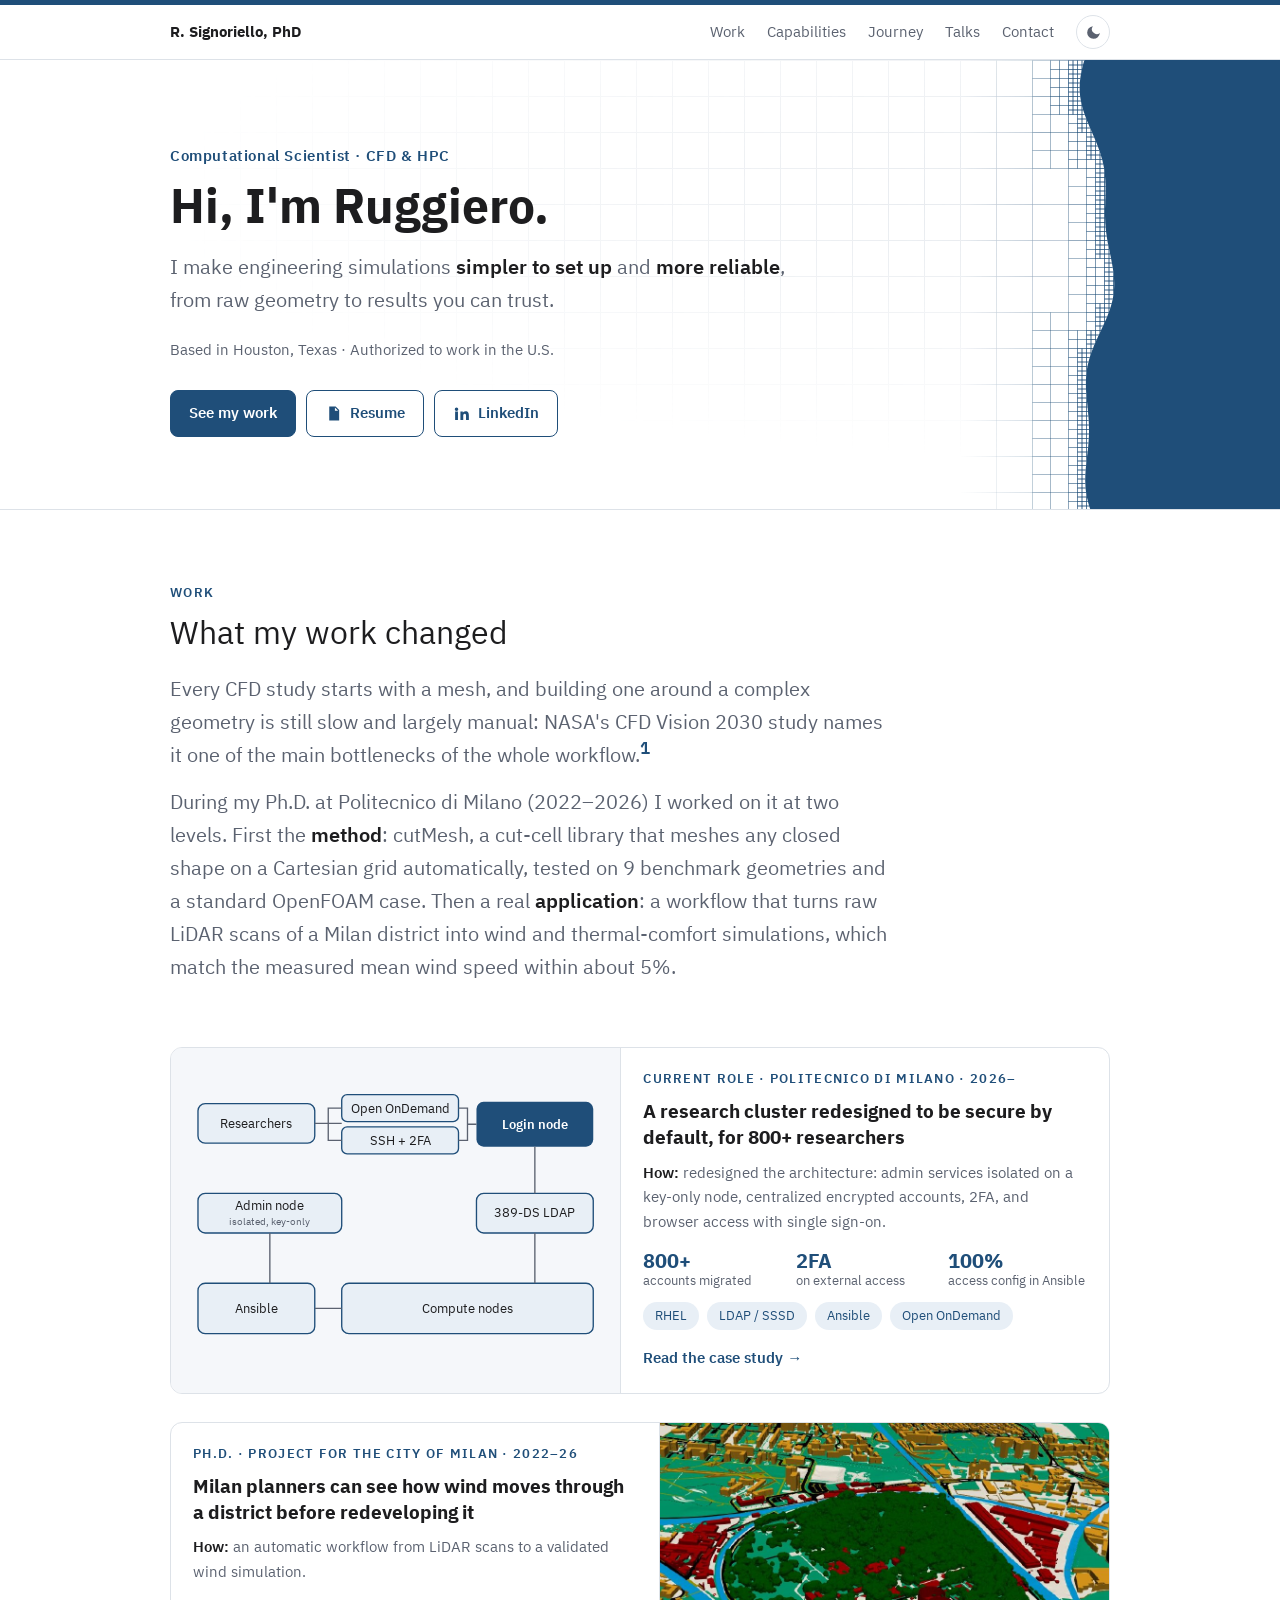
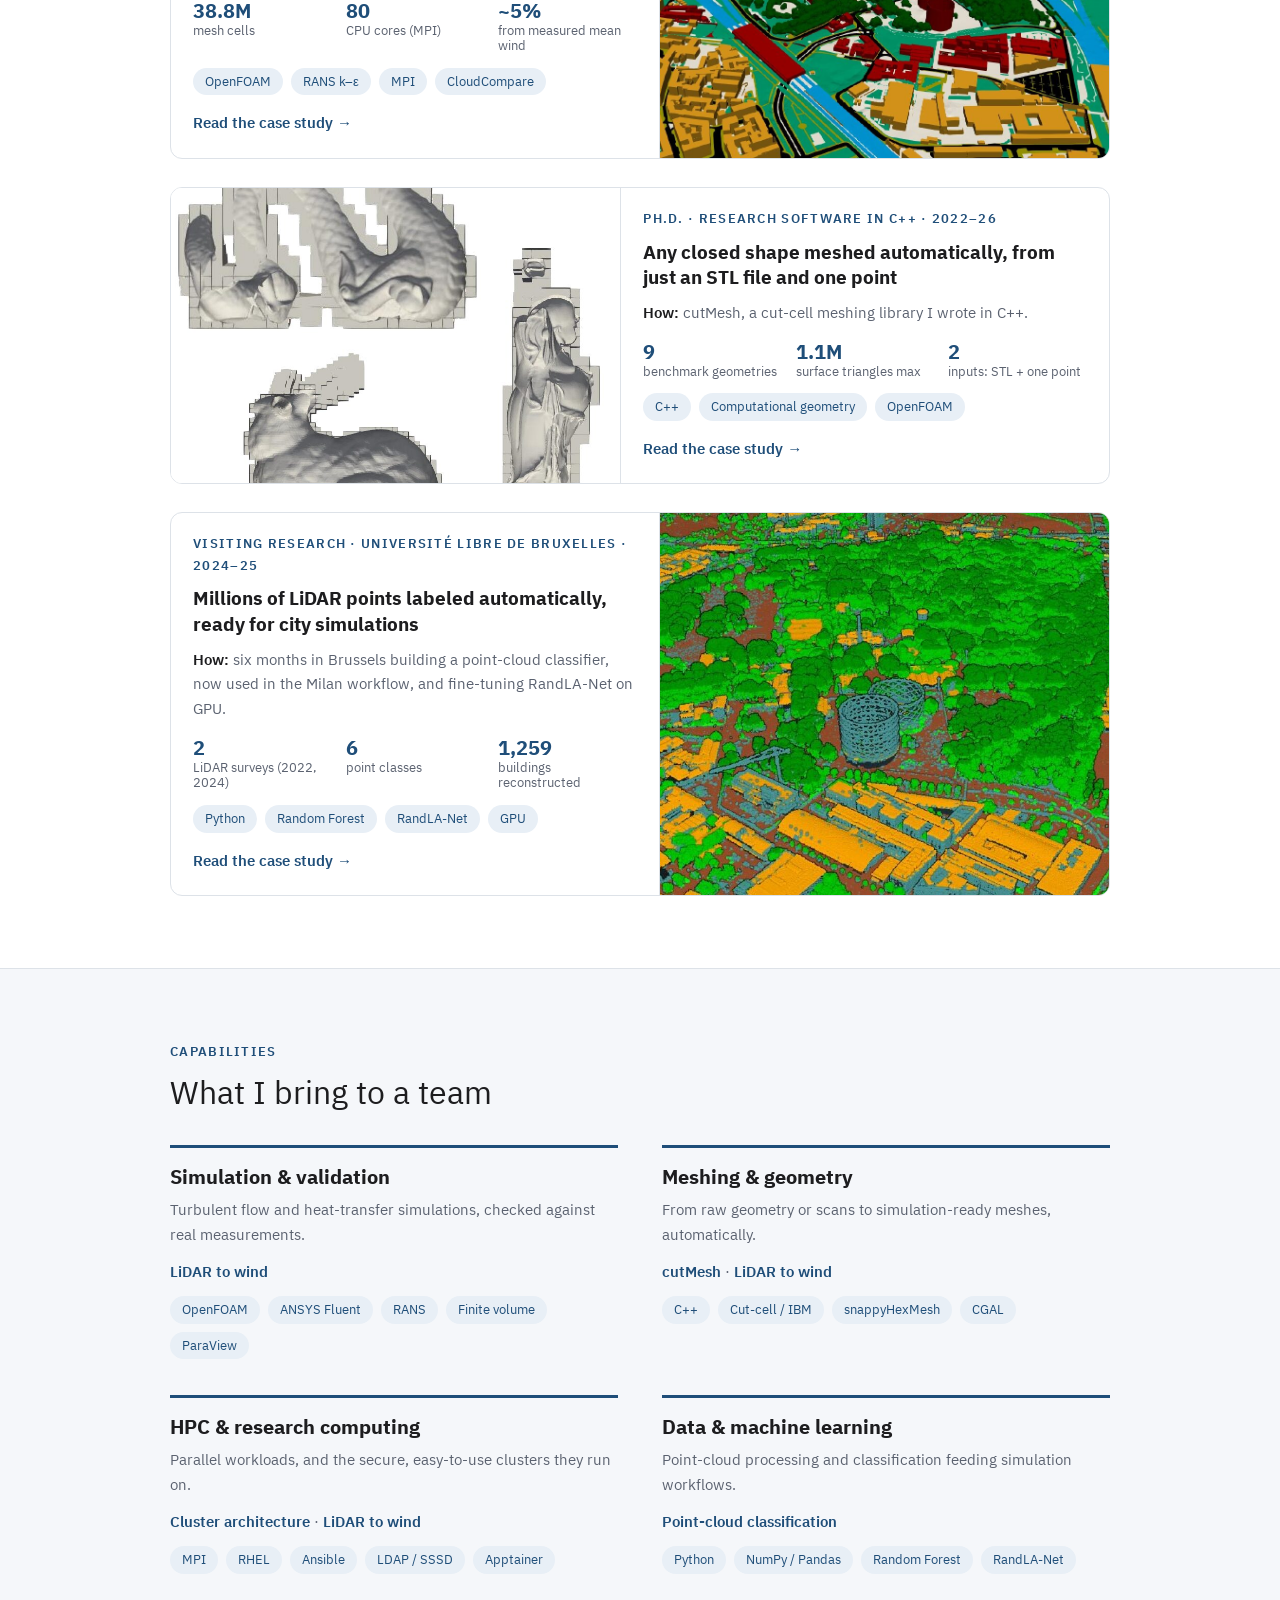
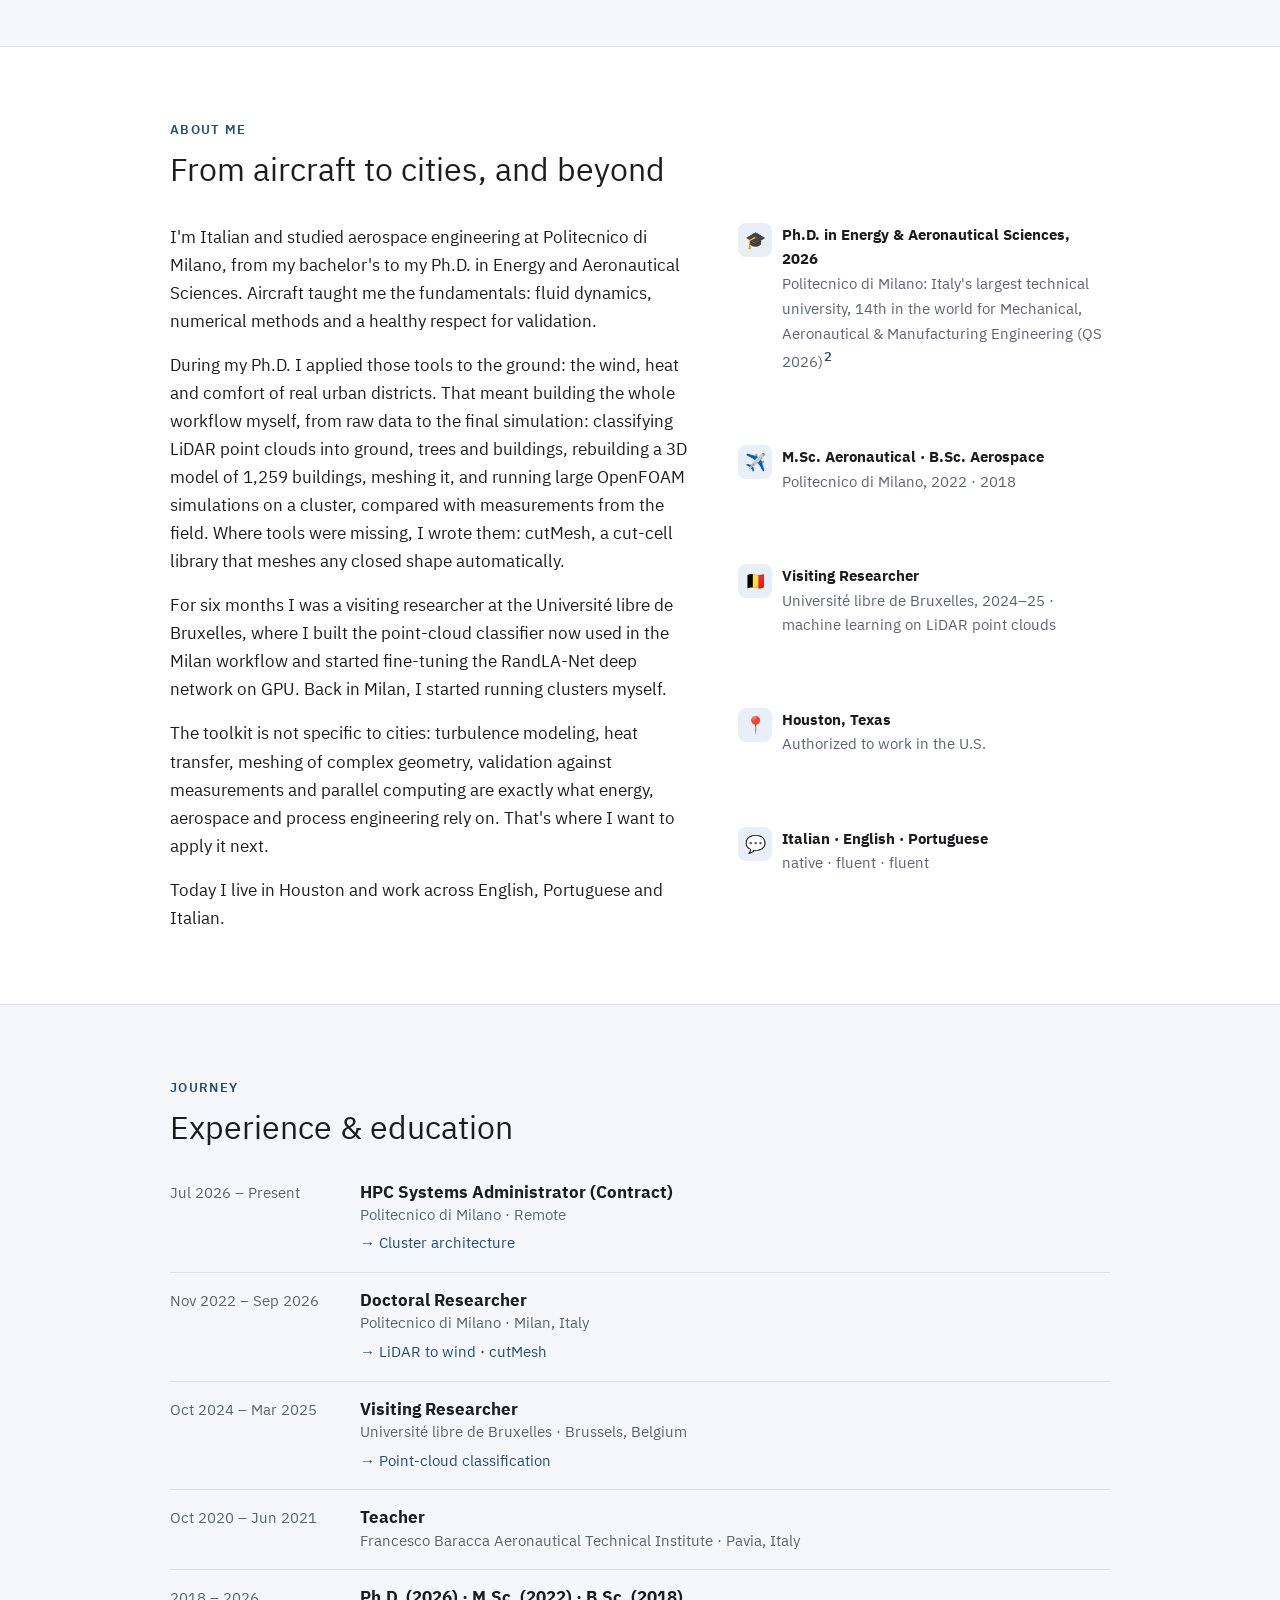
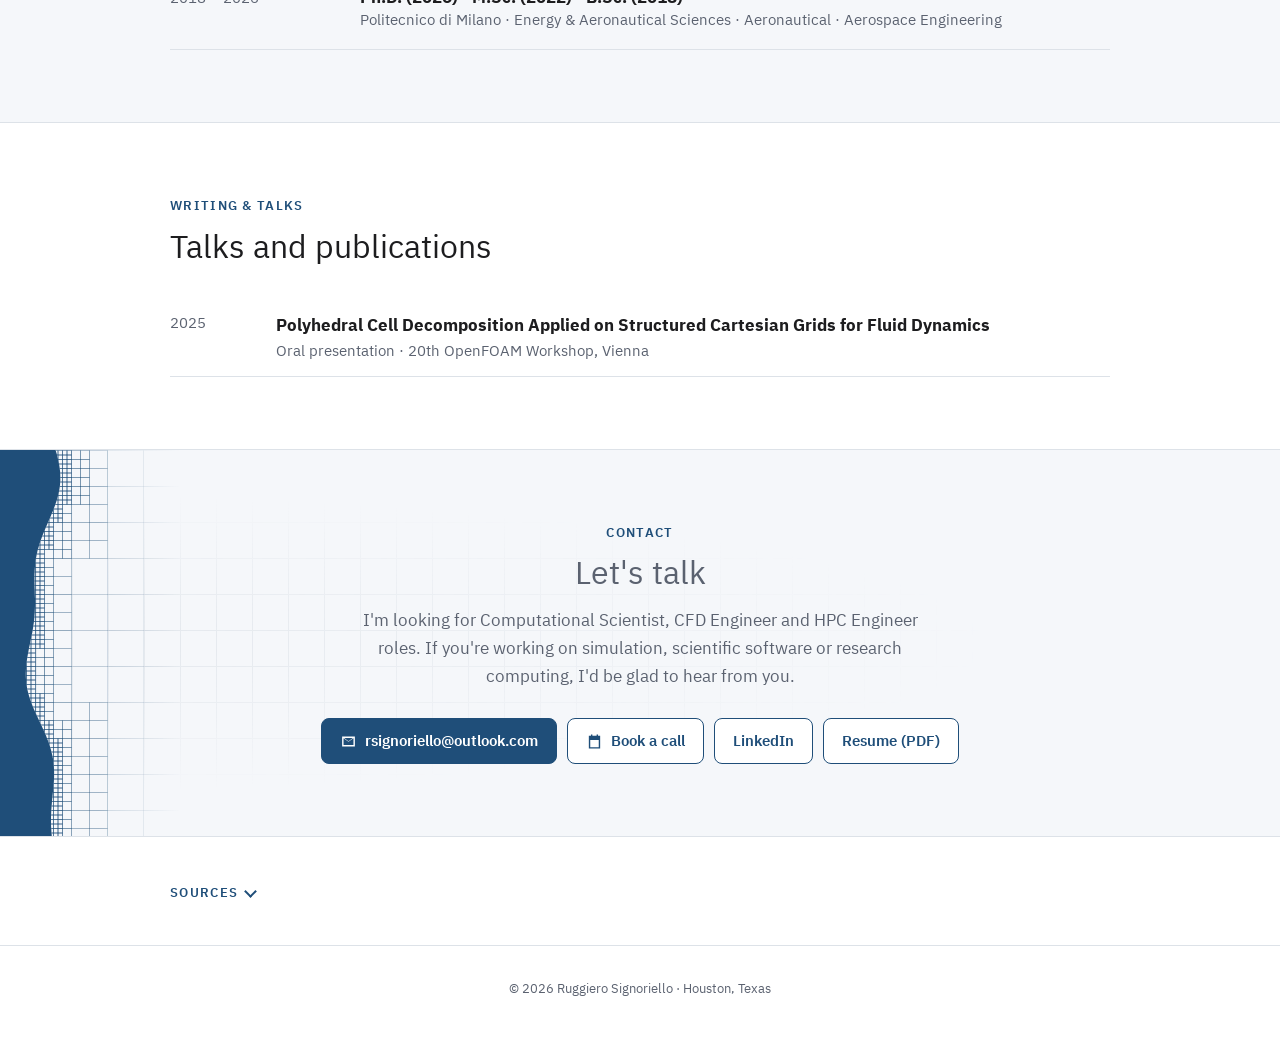
==== commit 7ff6016d: "Impact-first homepage and one page per project" ====
--- a/index.html
+++ b/index.html
@@ -140,7 +140,7 @@
         <div class="body">
           <p class="tagline">Ph.D. · Project for the City of Milan · 2022–26</p>
           <h3>Milan planners can see how wind moves through a district before redeveloping it</h3>
-          <p class="problem"><b>How:</b> a largely automated workflow from LiDAR scans to a validated wind simulation.</p>
+          <p class="problem"><b>How:</b> an automatic workflow from LiDAR scans to a validated wind simulation.</p>
           <div class="numbers">
             <div><b>38.8M</b><span>mesh cells</span></div>
             <div><b>80</b><span>CPU cores (MPI)</span></div>
@@ -171,7 +171,7 @@
         <div class="thumb"><img src="img/lidar-card.jpg" alt="Classified LiDAR point cloud of La Goccia: vegetation, buildings, ground" loading="lazy"></div>
         <div class="body">
           <p class="tagline">Visiting research · Université libre de Bruxelles · 2024–25</p>
-          <h3>Millions of LiDAR points labeled with machine learning, ready for city simulations</h3>
+          <h3>Millions of LiDAR points labeled automatically, ready for city simulations</h3>
           <p class="problem"><b>How:</b> six months in Brussels building a point-cloud classifier, now used in the Milan workflow, and fine-tuning RandLA-Net on GPU.</p>
           <div class="numbers">
             <div><b>2</b><span>LiDAR surveys (2022, 2024)</span></div>
@@ -245,8 +245,8 @@
         </p>
         <p>
           For six months I was a visiting researcher at the Université libre de Bruxelles, where I built
-          the point-cloud classifier now used in the Milan workflow and extended it toward deep learning by
-          fine-tuning the RandLA-Net network on GPU. Back in Milan, I started running clusters myself.
+          the point-cloud classifier now used in the Milan workflow and started fine-tuning the RandLA-Net
+          deep network on GPU. Back in Milan, I started running clusters myself.
         </p>
         <p>
           The toolkit is not specific to cities: turbulence modeling, heat transfer, meshing of complex
